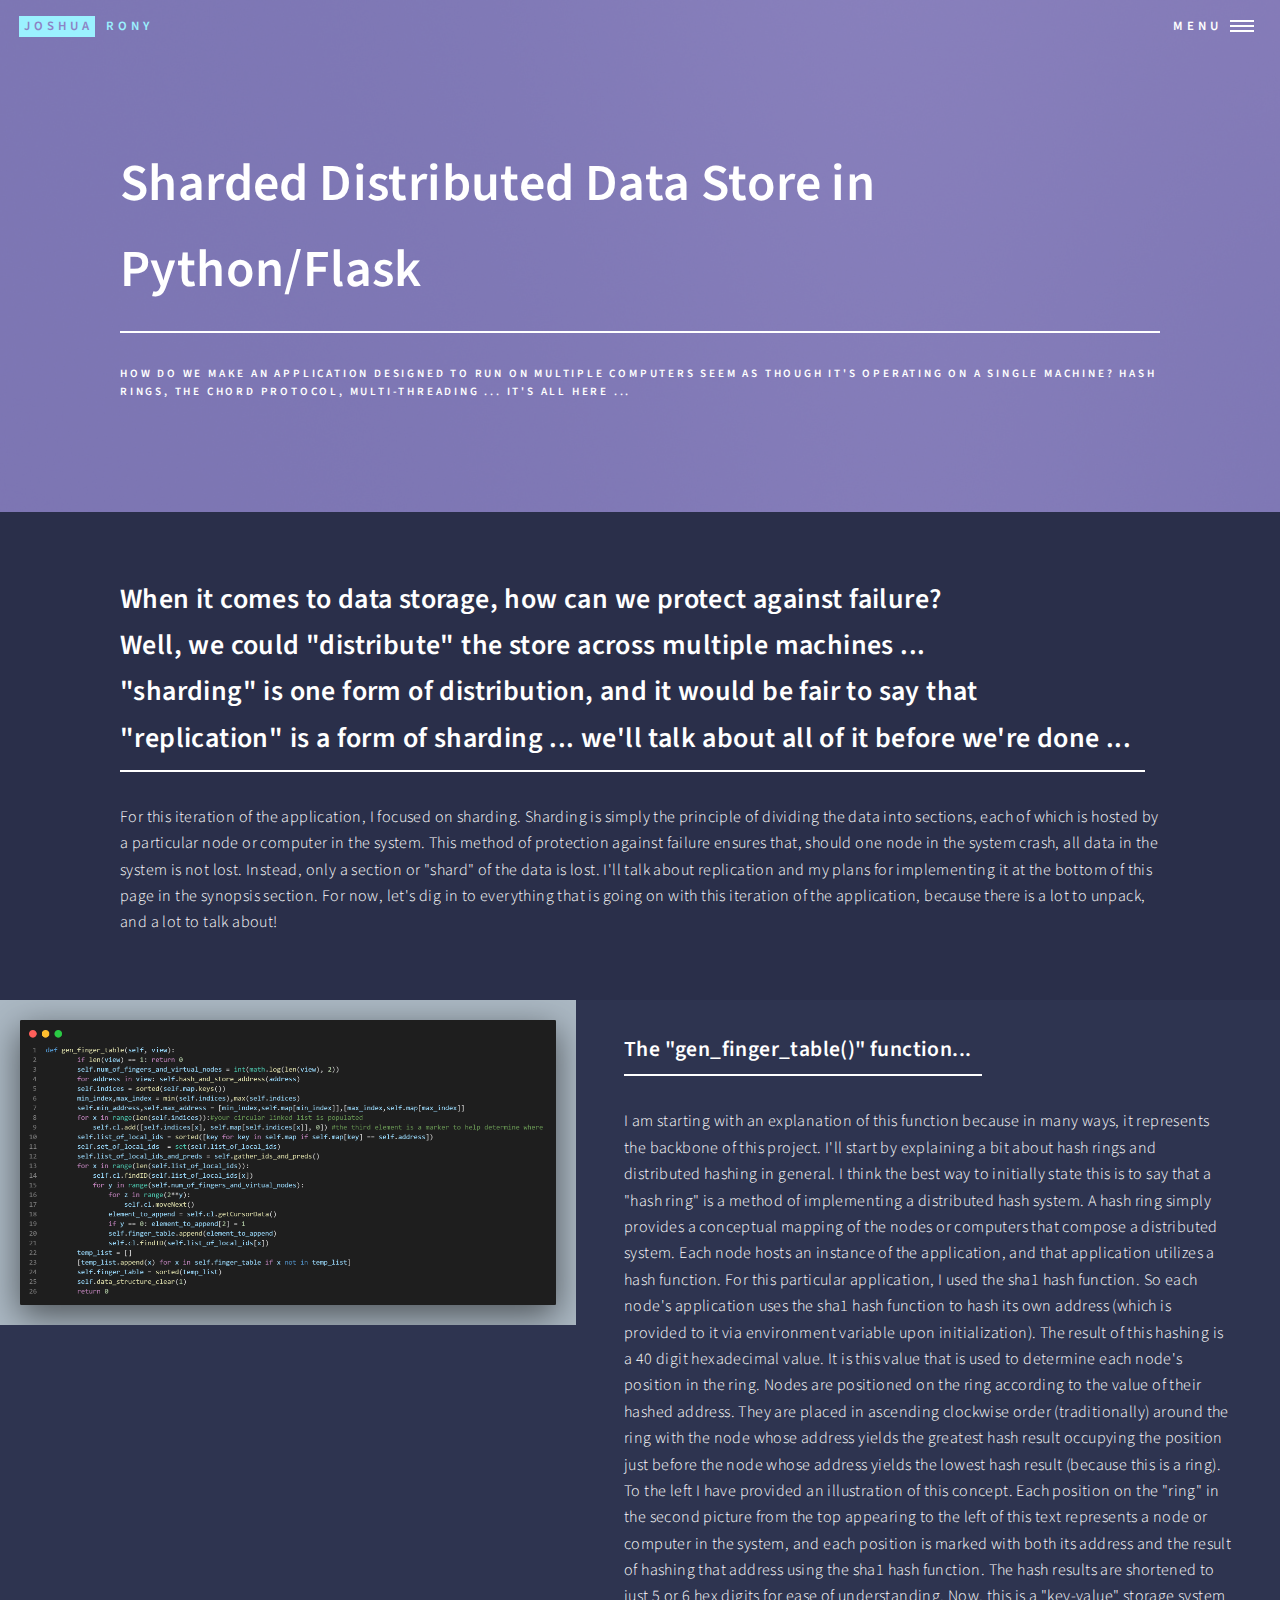
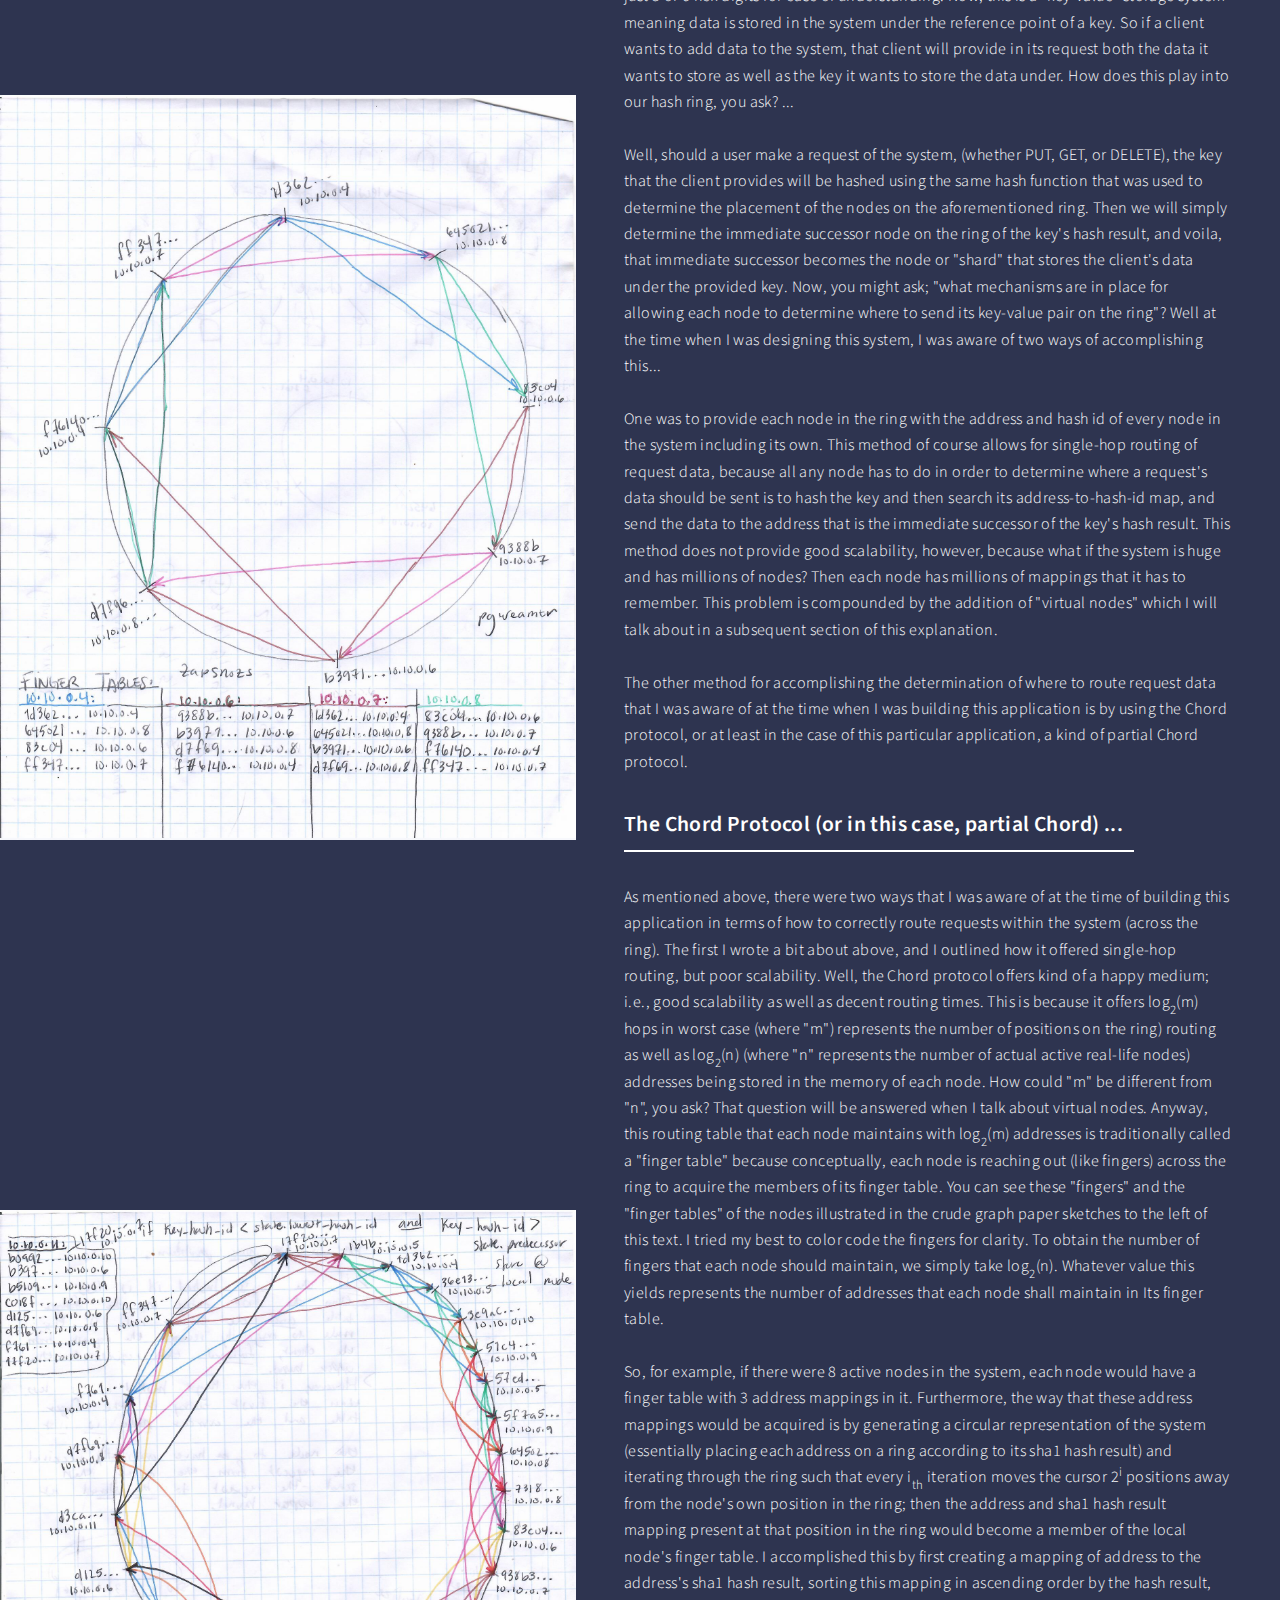
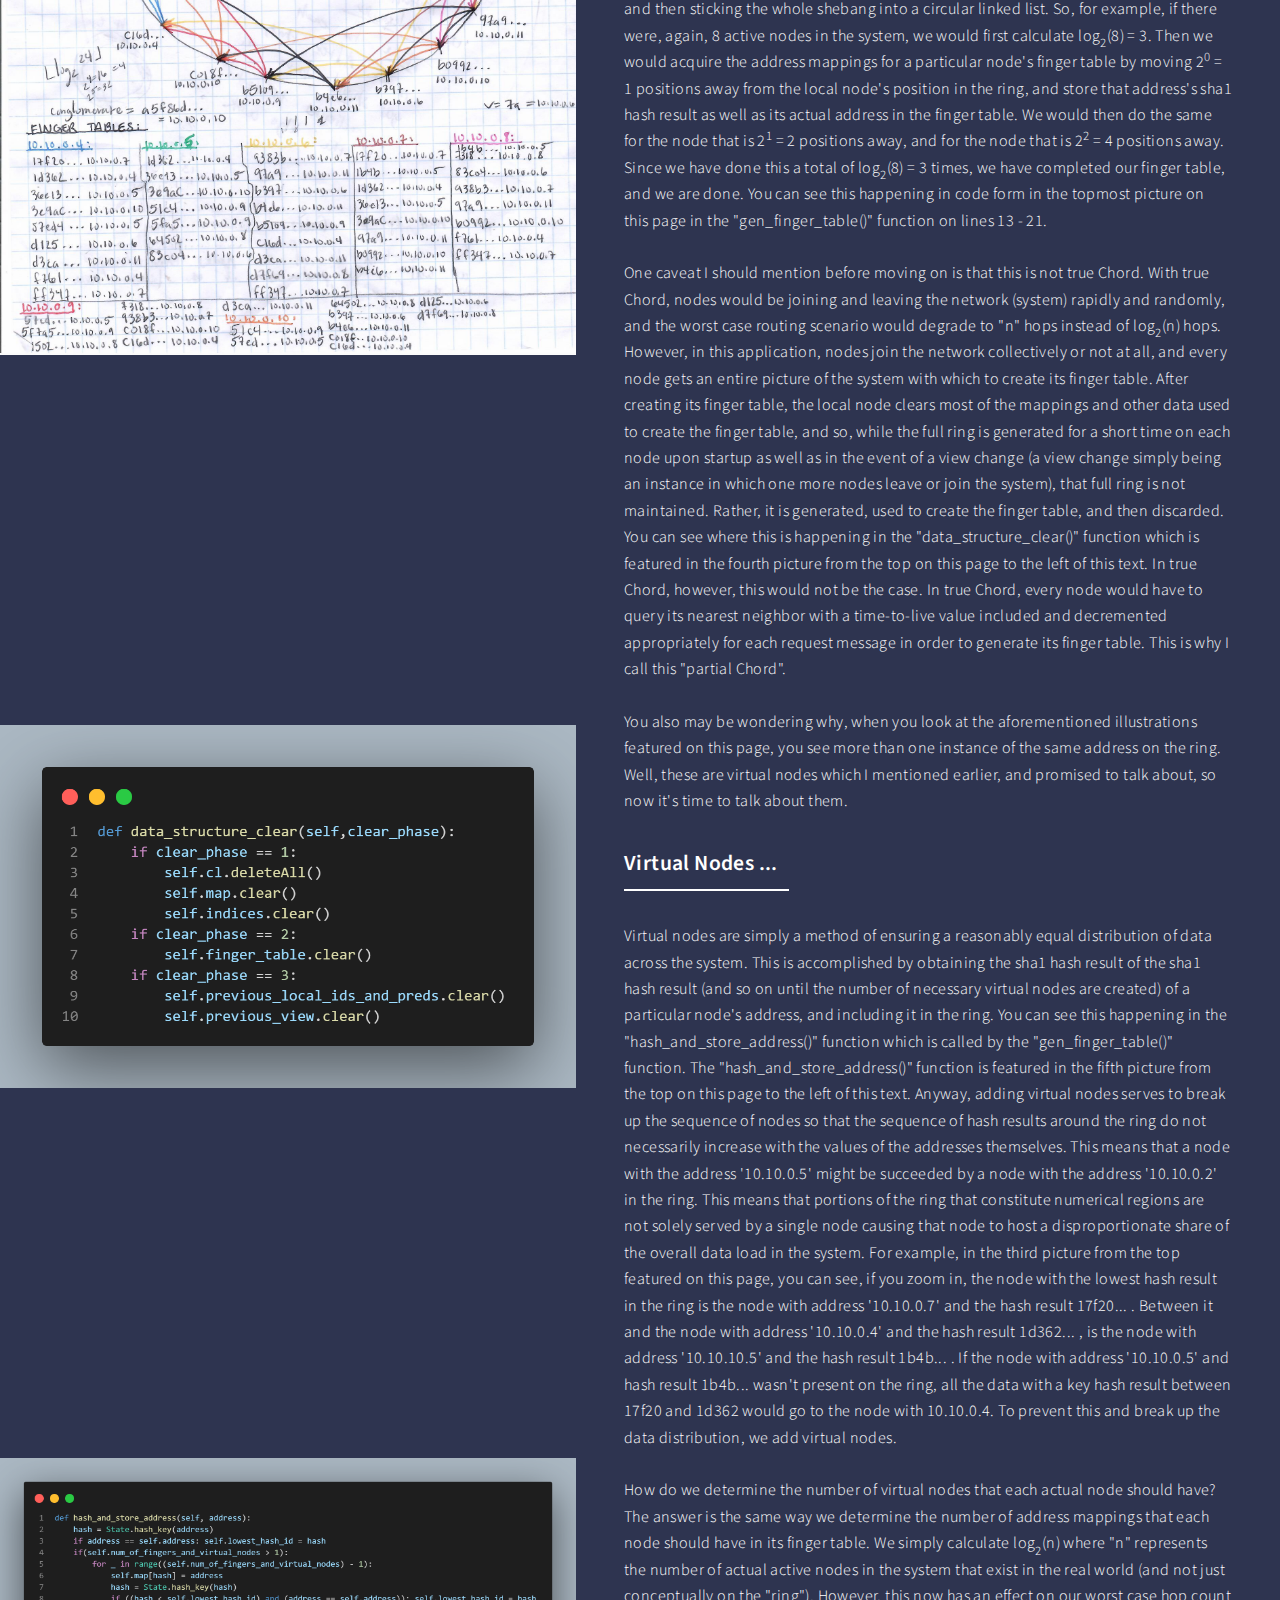
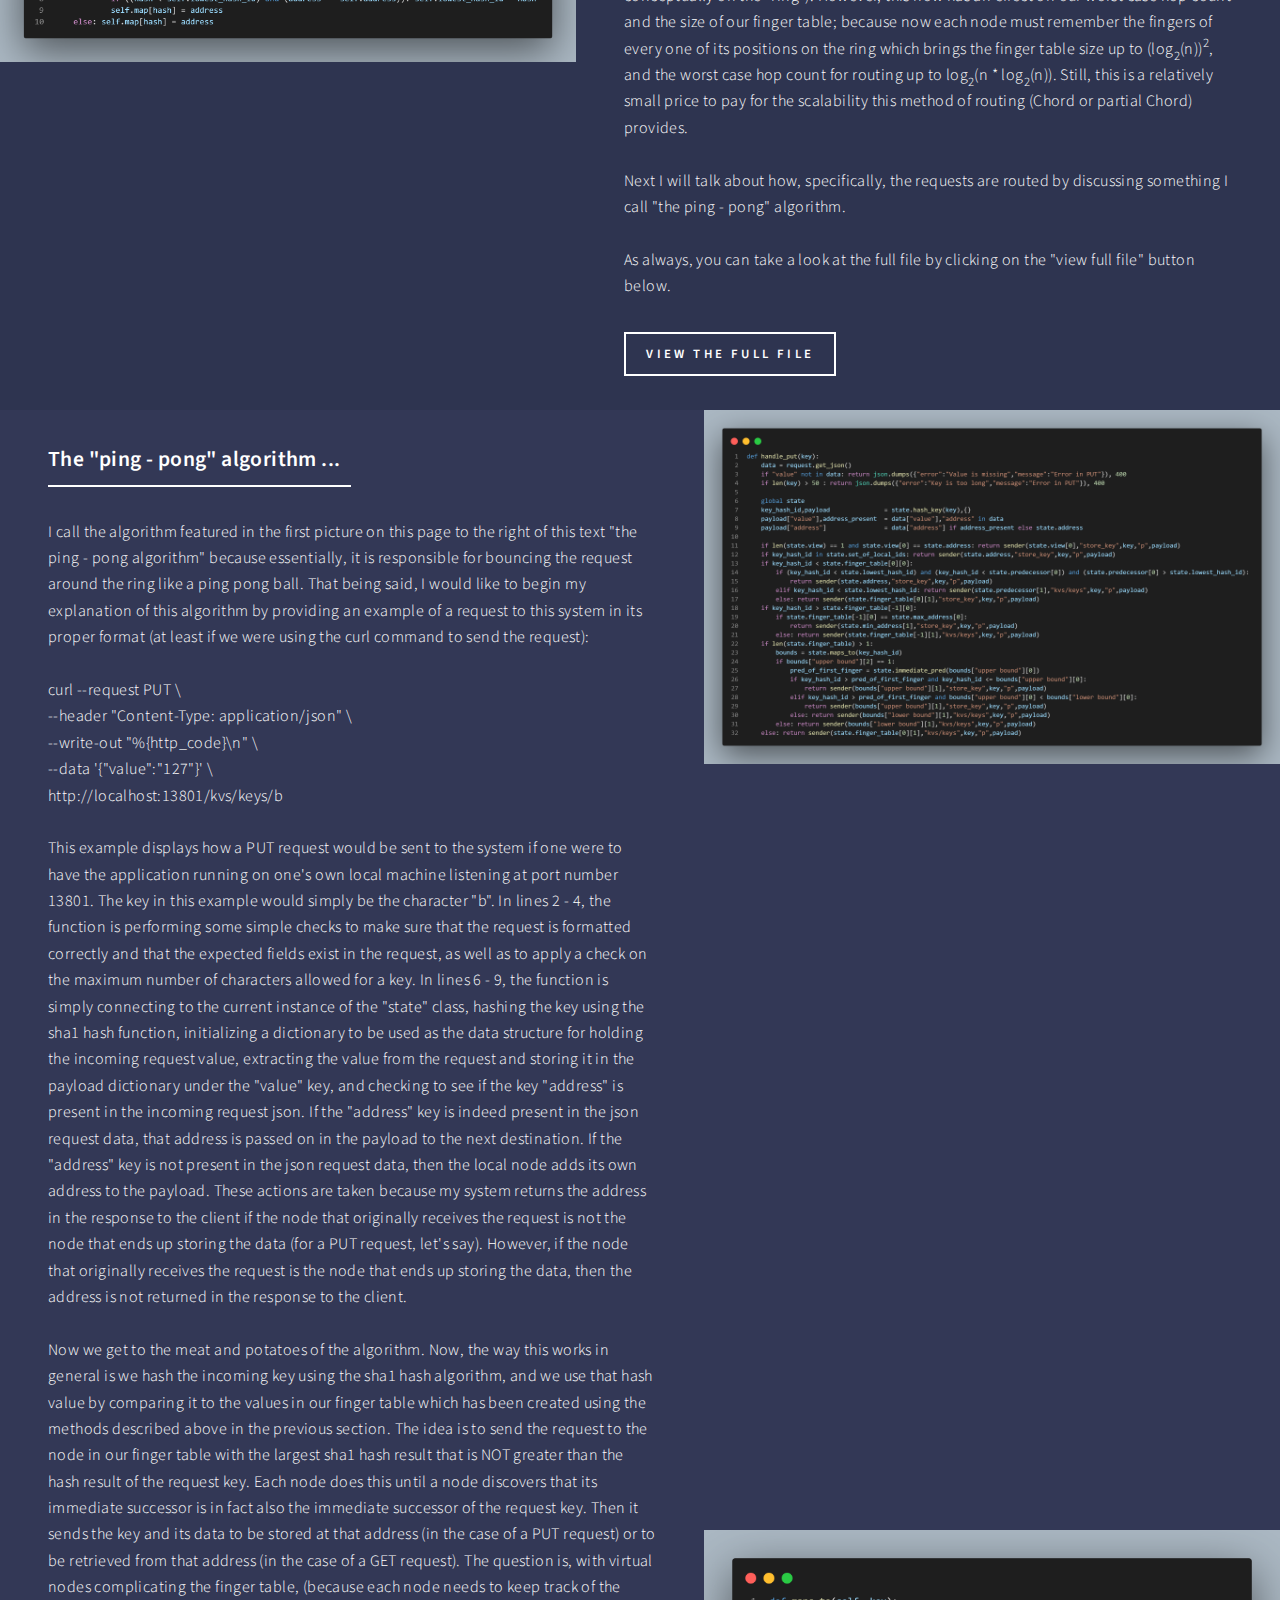
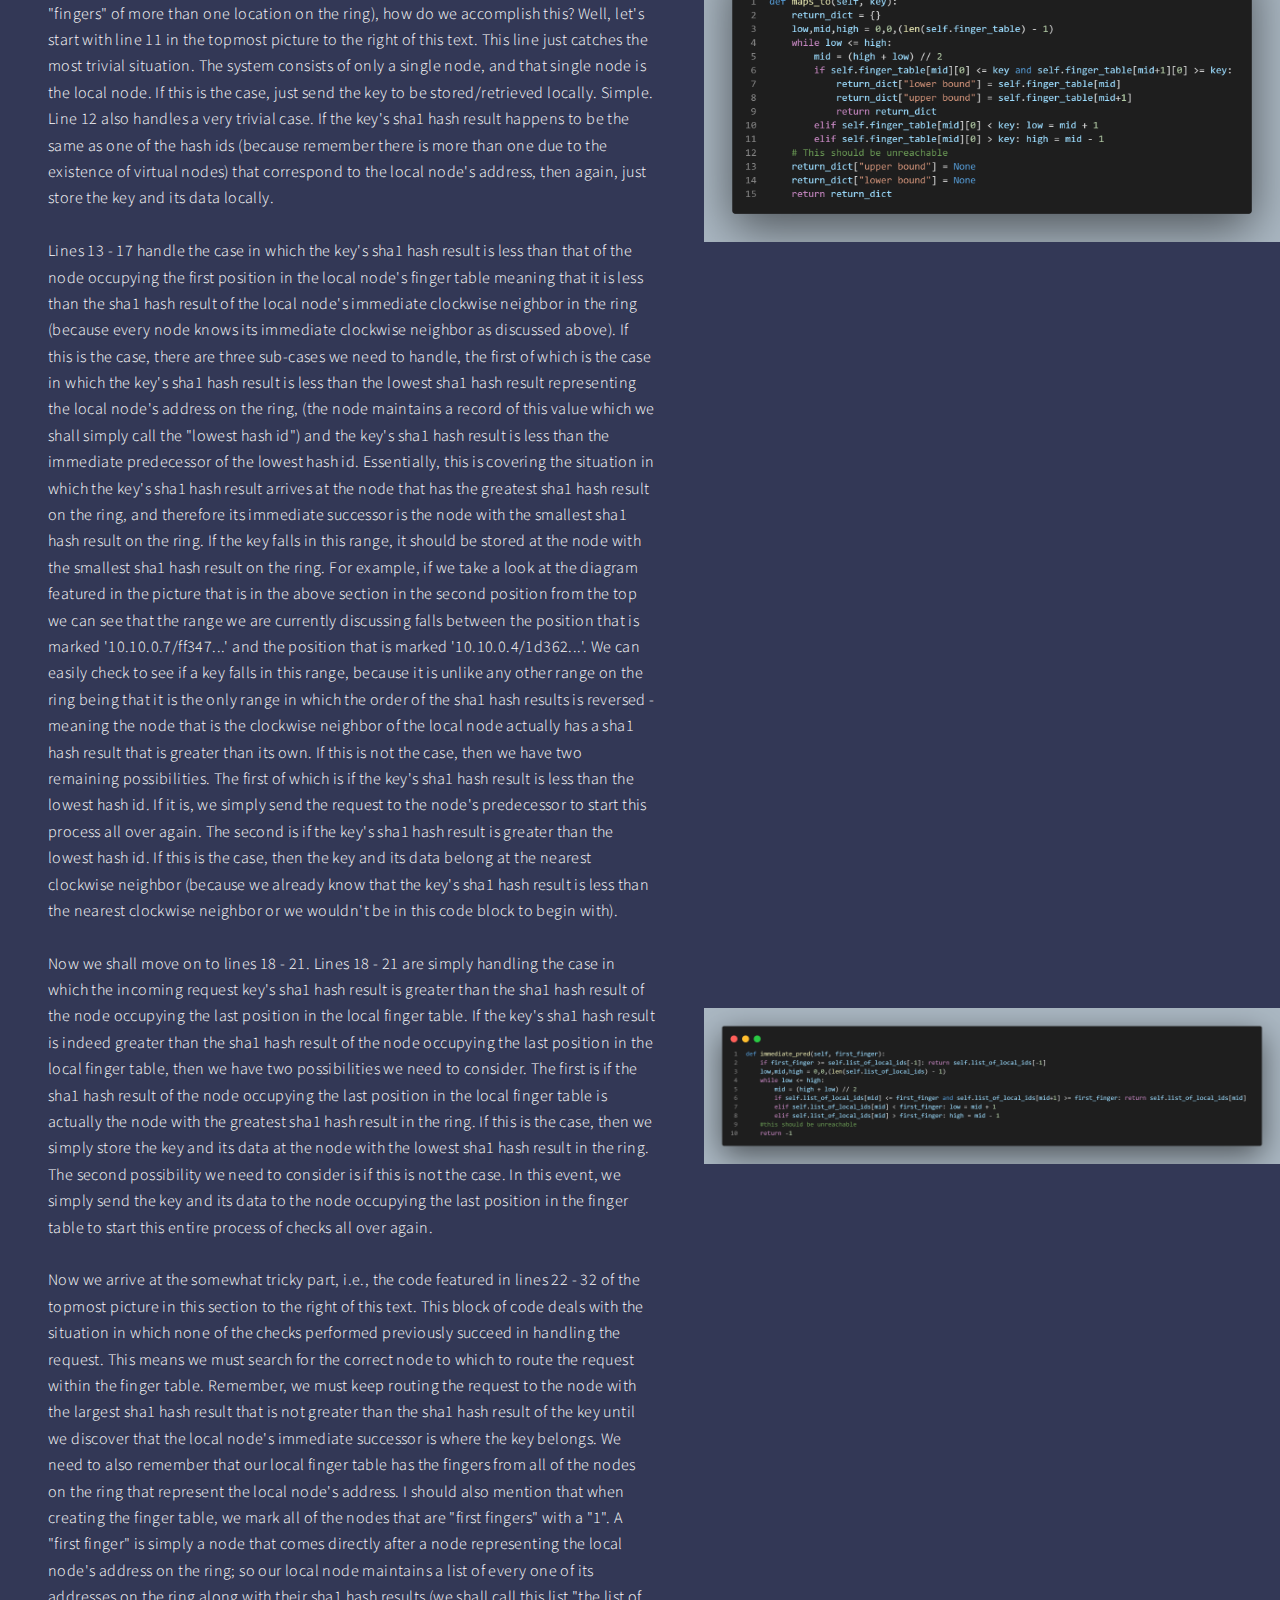
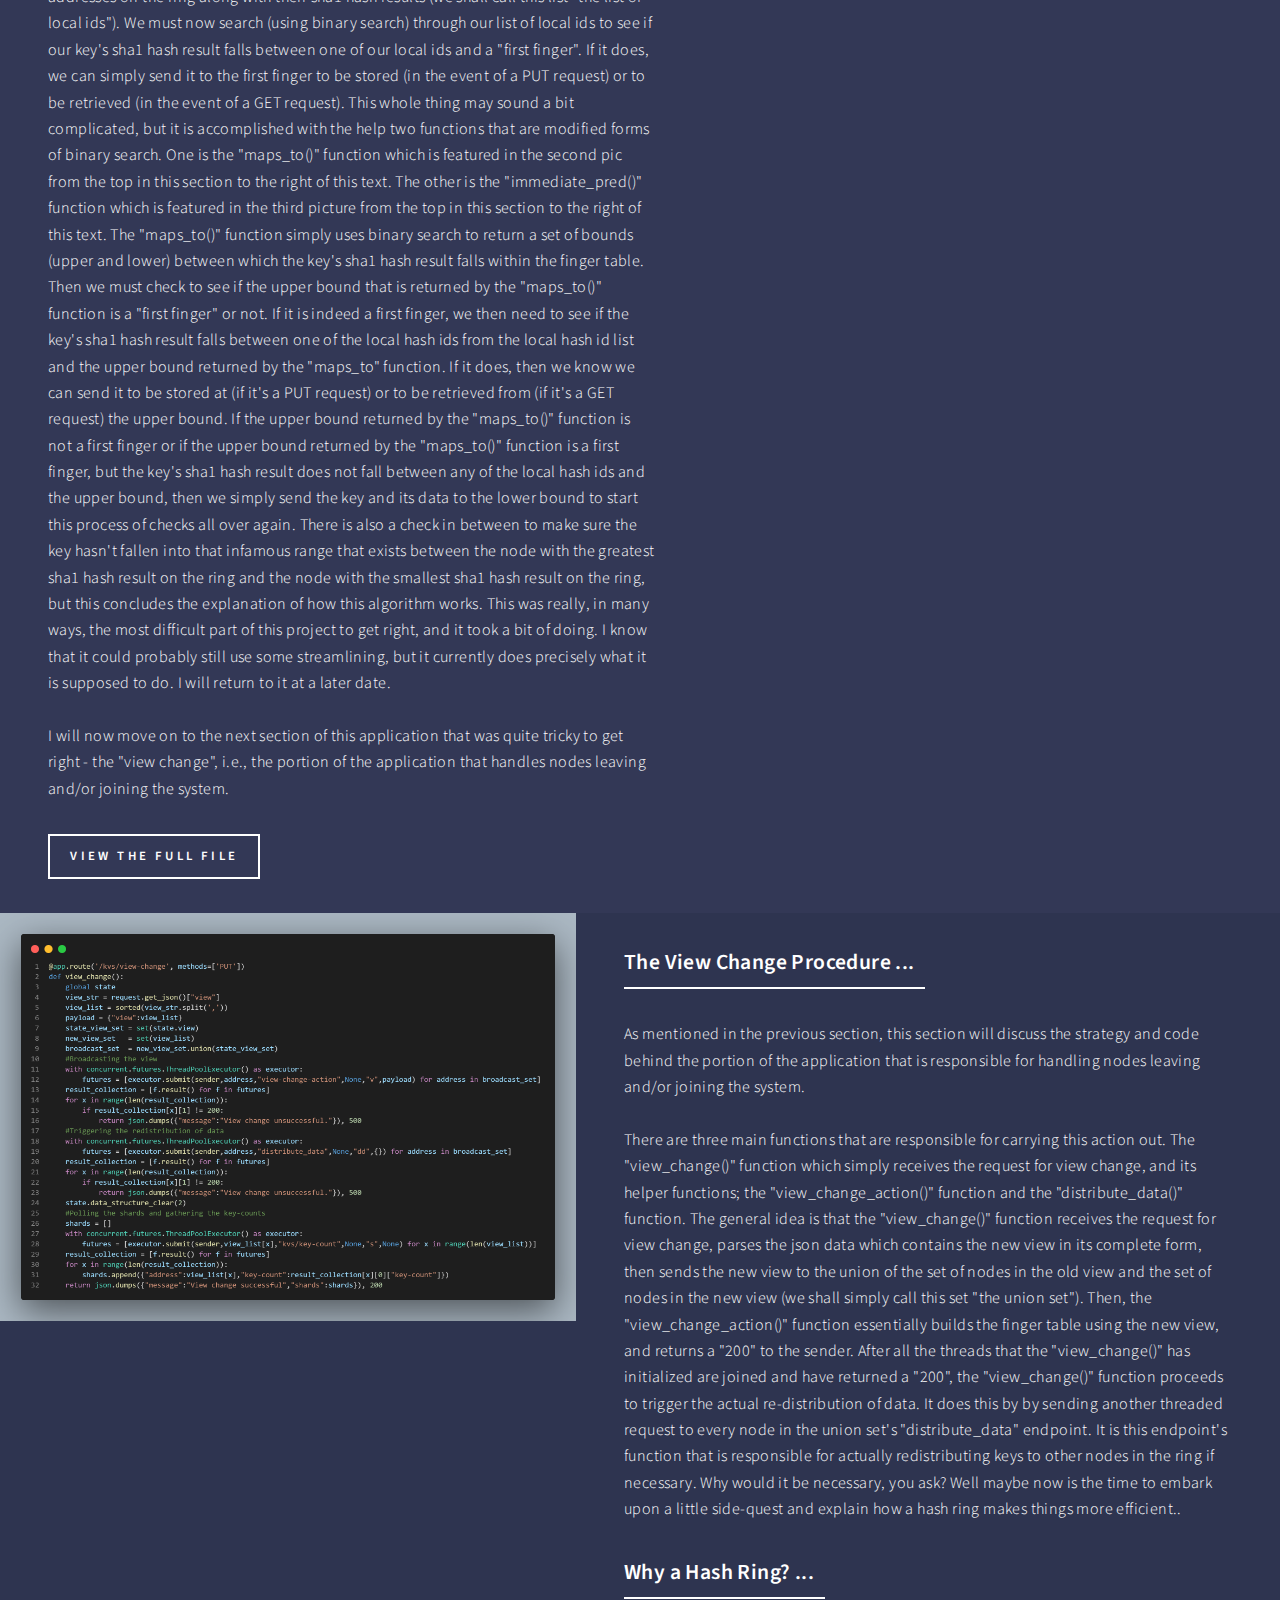
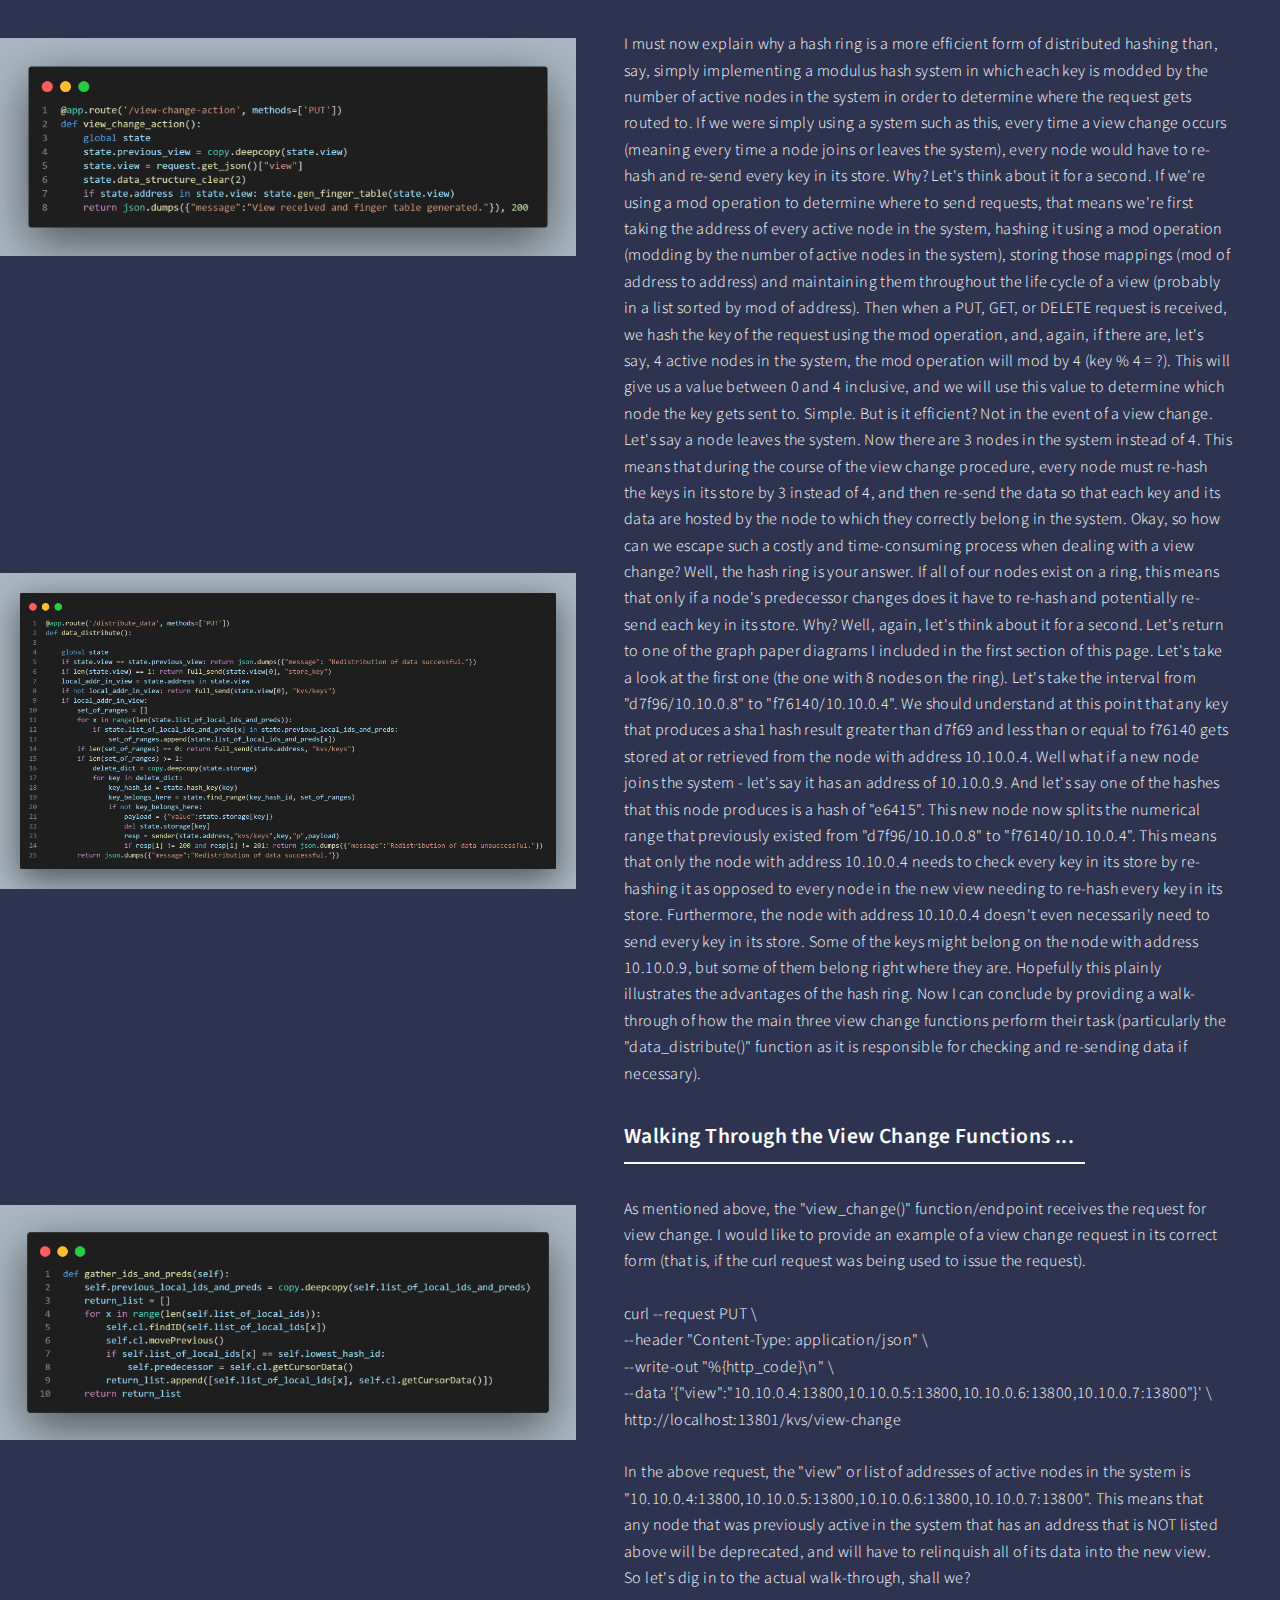
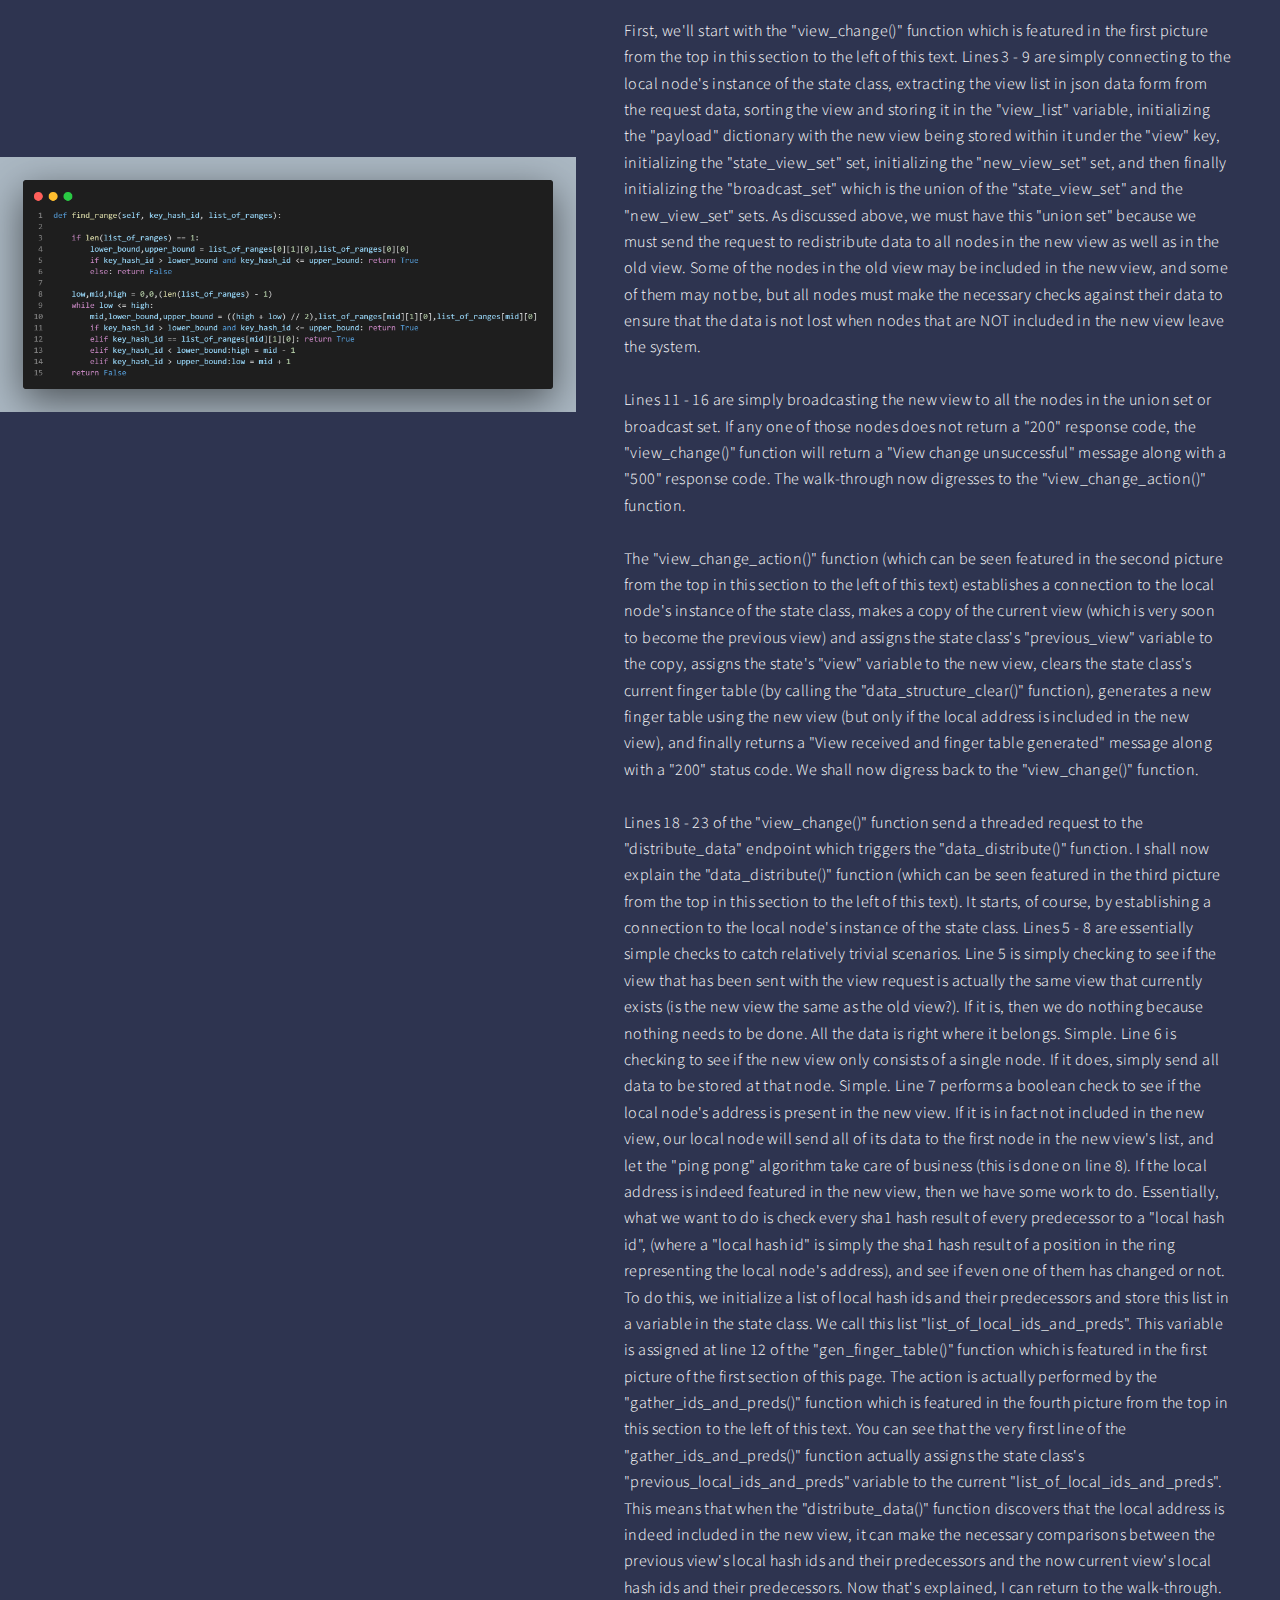
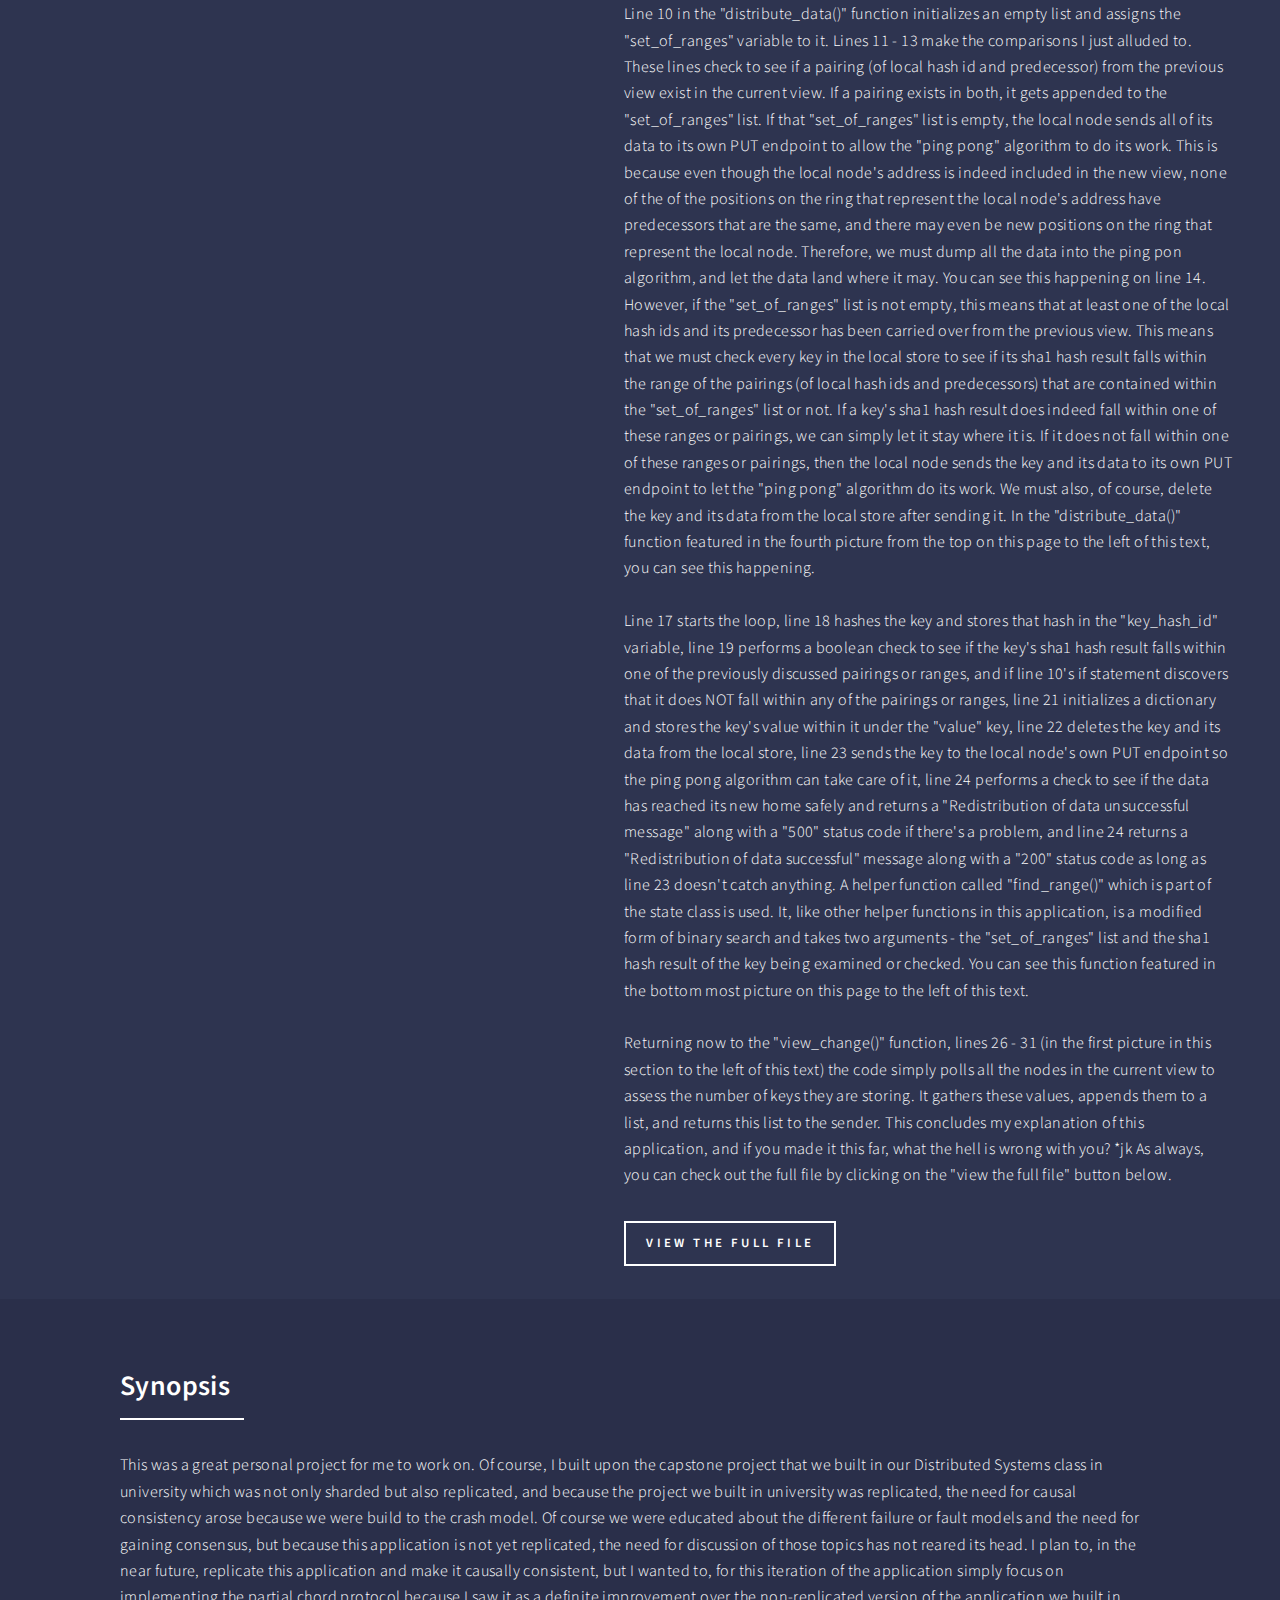
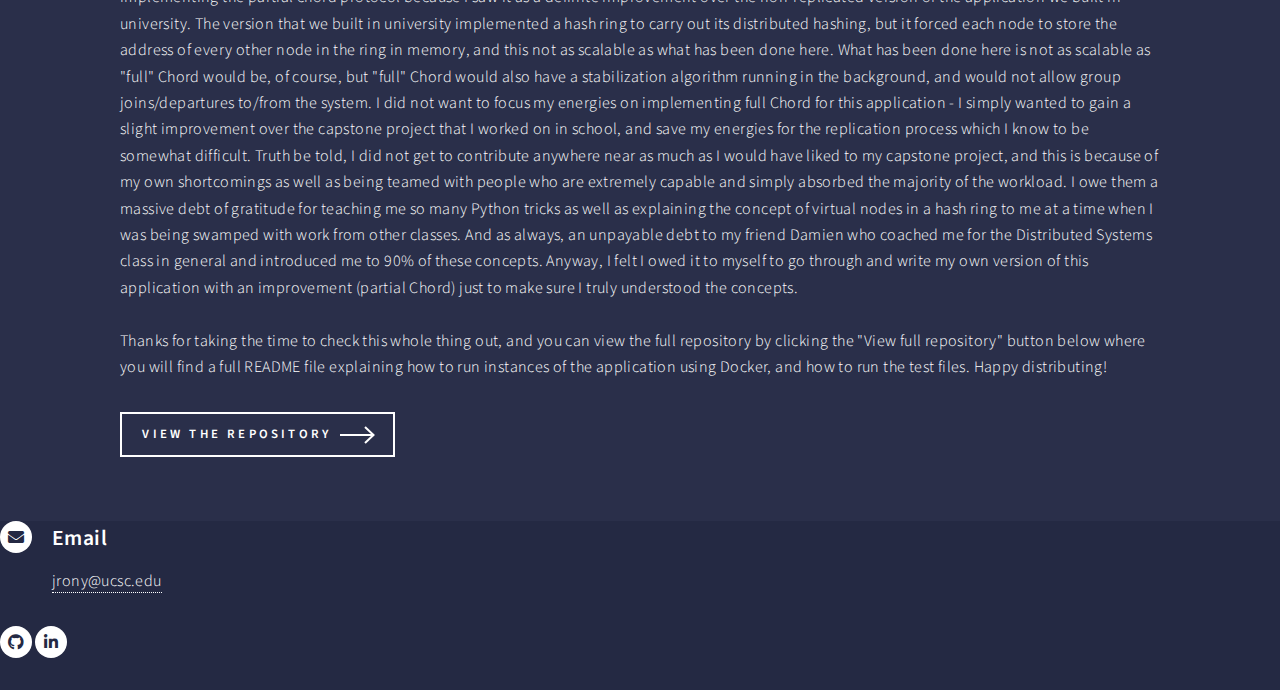
==== DSS.html @ 77c138f1 "Add files via upload" ====
<!DOCTYPE HTML>
<!--
	Forty by HTML5 UP
	html5up.net | @ajlkn
	Free for personal and commercial use under the CCA 3.0 license (html5up.net/license)
-->
<html>
	<head>
		<title>Sharded Distributed Data Store in Python/Flask</title>
		<meta charset="utf-8" />
		<meta name="viewport" content="width=device-width, initial-scale=1, user-scalable=no" />
		<link rel="stylesheet" href="assets/css/main.css" />
		<noscript><link rel="stylesheet" href="assets/css/noscript.css" /></noscript>
	</head>
	<body class="is-preload">

		<!-- Wrapper -->
			<div id="wrapper">

				<!-- Header -->
				<!-- Note: The "styleN" class below should match that of the banner element. -->
					<header id="header" class="alt style2">
						<a href="index.html" class="logo"><strong>Joshua</strong> <span>Rony</span></a>
						<nav>
							<a href="#menu">Menu</a>
						</nav>
					</header>

				<!-- Menu -->
					<nav id="menu">
						<ul class="links">
							<li style="font-size:12px";><a href="index.html">Home</a></li>
							<li style="font-size:12px";><a href="resume.html">Resume</a></li>
							<li style="font-size:12px";><a href="MTS.html">Multi-Threaded HTTP Server in C</a></li>
							<li style="font-size:12px";><a href="SMC.html">Sparse Matrix Calculator in Java</a></li>
							<li style="font-size:12px";><a href="PA.html">Minimum Weight Spanning Tree Calculator using Prim's in Java</a></li>
							<li style="font-size:12px";><a href="LB.html">Multi-Threaded HTTP Server Load Balancer in C</a></li>
							<li style="font-size:12px";><a href="DSS.html">Sharded Distributed Data Store in Python/Flask</a></li>
						</ul>
						<ul class="actions stacked">
							<li><a href="#" class="button primary fit">Get Started</a></li>
						</ul>
					</nav>

				<!-- Banner -->
				<!-- Note: The "styleN" class below should match that of the header element. -->
					<section id="banner" class="style2">
						<div class="inner">
							<span class="image">
								<img src="images/pic07.jpg" alt="" />
							</span>
							<header class="major">
								<h1>Sharded Distributed Data Store in Python/Flask</h1>
							</header>
							<div class="content">
								<p>How do we make an application designed to run on multiple computers seem as though it's operating
                                    on a single machine?  Hash rings, the Chord protocol, multi-threading ... it's all here ...
								</p>
							</div>
						</div>
					</section>

				<!-- Main -->
					<div id="main">

						<!-- One -->
							<section id="one">
								<div class="inner">
									<header class="major">
										<h2>When it comes to data storage, how can we protect against failure?<br />
                                            Well, we could "distribute" the store across multiple machines ...<br />
                                            "sharding" is one form of distribution, and it would be fair to say that<br /> 
                                            "replication" is a form of sharding ... we'll talk about all of it before we're done ... 
                                         </h2>
									</header>
									<p>
                                        For this iteration of the application, I focused on sharding.  Sharding is
                                        simply the principle of dividing the data into sections, each of which is hosted by a particular node or computer in the
                                        system.  This method of protection against failure ensures that, should one node in the system crash,
                                        all data in the system is not lost.  Instead, only a section or "shard" of the data is lost.  I'll talk about replication and my plans for implementing it 
                                        at the bottom of this page in the synopsis section.  For now, let's dig in to everything that is going on
                                        with this iteration of the application, because there is a lot to unpack, and a lot to talk about!
                                    </p>
								</div>
							</section>

						<!-- Two -->
							<section id="two" class="spotlights">
								<section>
									<a class="image">
										<img src="images/genFingerTablePic.png" alt="" data position="top center"/>
                                        <br /><br /><br /><br /><br /><br /><br /><br /><br /><br /><br /><br /><br /><br />
                                        <img src="images/4NodesBecomes8.jpg" alt="" data position="top center"/>
                                        <br /><br /><br /><br /><br /><br /><br /><br /><br /><br /><br /><br /><br /><br />
                                        <img src="images/8NodesBecomes24.jpg" alt="" data position="top center"/>
                                        <br /><br /><br /><br /><br /><br /><br /><br /><br /><br /><br /><br /><br /><br />
                                        <img src="images/dataStructureClearPic.png" alt="" data position="top center"/>
                                        <br /><br /><br /><br /><br /><br /><br /><br /><br /><br /><br /><br /><br /><br />
                                        <img src="images/hashAndStoreAddressPic.png" alt="" data position="top center"/>
									</a>
									<div class="content">
										<div class="inner">
											<header class="major">
												<h3>The "gen_finger_table()" function...</h3>
											</header>
											<p>I am starting with an explanation of this function because in many ways, it represents
                                                the backbone of this project.  I'll start by explaining a bit about hash rings and distributed
                                                hashing in general.  I think the best way to initially state this is to say that a "hash ring"
                                                is a method of implementing a distributed hash system.  A hash ring simply provides
                                                a conceptual mapping of the nodes or computers that compose a distributed system.  Each node
                                                hosts an instance of the application, and that application utilizes a hash function.  For this particular
                                                application, I used the sha1 hash function.  So each node's application uses the sha1 hash function to hash its
                                                own address (which is provided to it via environment variable upon initialization).  The result of this hashing is a 40 digit 
                                                hexadecimal value.  It is this value that is used to determine each node's position in the ring.  Nodes are positioned
                                                on the ring according to the value of their hashed address.  They are placed in ascending clockwise order 
                                                (traditionally) around the ring with the node whose address yields the greatest hash result occupying the 
                                                position just before the node whose address yields the lowest hash result (because this is a ring).  To the left
                                                I have provided an illustration of this concept.  Each position on the "ring" in the second picture from the top
                                                appearing to the left of this text represents a node or computer in the system, and each position is marked with
                                                both its address and the result of hashing that address using the sha1 hash function.  The hash results are shortened to
                                                just 5 or 6 hex digits for ease of understanding.  Now, this is a "key-value" storage system meaning data
                                                is stored in the system under the reference point of a key.  So if a client wants to add data to the system,
                                                that client will provide in its request both the data it wants to store as well as the 
                                                key it wants to store the data under.  How does this play into our hash ring, you ask? ... <br \><br \>  
                                                Well, should a user make a request of the system, (whether PUT, GET, or DELETE), the key that the client provides 
                                                will be hashed using the same hash function that was used to determine the placement of the nodes on the 
                                                aforementioned ring.  Then we will simply determine the immediate successor node on the ring of the key's hash result,
                                                and voila, that immediate successor becomes the node or "shard" that stores the client's data under the provided key.
                                                Now, you might ask; "what mechanisms are in place for allowing each node to determine where to send its key-value pair on the
                                                ring"?  Well at the time when I was designing this system, I was aware of two ways of accomplishing this... <br /><br />
                                                One was to provide each node in the ring with the address and hash id of every node in the system including its own. 
                                                This method of course allows for single-hop routing of request data, because all any node has to do in order
                                                to determine where a request's data should be sent is to hash the key and then search its address-to-hash-id map,
                                                and send the data to the address that is the immediate successor of the key's hash result.  This method does not 
                                                provide good scalability, however, because what if the system is huge and has millions of nodes?  Then each node has 
                                                millions of mappings that it has to remember.  This problem is compounded by the addition of "virtual nodes" which I will talk about in a subsequent section of this
                                                explanation. <br \><br \>  The other method for accomplishing the determination of where to route request data that I was aware of
                                                at the time when I was building this application is by using the Chord protocol, 
                                                or at least in the case of this particular application, a kind of partial Chord protocol. <br />
											</p>

                                            <header class="major">
                                                <h3>The Chord Protocol (or in this case, partial Chord) ... </h3>
                                            </header>
                                            <p>
                                                As mentioned above, there were two ways that I was aware of at the time of building this application
                                                in terms of how to correctly route requests within the system (across the ring).  The first I wrote a bit about above,
                                                and I outlined how it offered single-hop routing, but poor scalability.  Well, the Chord protocol offers kind of a happy medium;
                                                i.e., good scalability as well as decent routing times.  This is because it offers log<sub>2</sub>(m) hops in worst case (where "m")
                                                represents the number of positions on the ring) 
                                                routing as well as log<sub>2</sub>(n) (where "n" represents the number of actual active real-life nodes) addresses being stored in the memory of each node.
                                                How could "m" be different from "n", you ask?  That question will be answered when I talk about virtual nodes.  
                                                Anyway, this routing table that each node maintains with log<sub>2</sub>(m)
                                                addresses is traditionally called a "finger table" because conceptually, each node is reaching out (like fingers) 
                                                across the ring to acquire the members of its finger table.  You can see these "fingers" and the
                                                "finger tables" of the nodes illustrated in the crude graph paper sketches to the left of this text.  I tried my best to color code
                                                the fingers for clarity.  To obtain the number of fingers that each node should maintain, we simply take log<sub>2</sub>(n).  Whatever value this yields represents the number of addresses that each node shall maintain in Its
                                                finger table. <br /><br />
                                                
                                                So, for example, if there were 8 active nodes in the system, each node would have a finger table with 3 address mappings in it.
                                                Furthermore, the way that these address mappings would be acquired is by generating a circular representation of the system 
                                                (essentially placing each address on a ring according to its sha1 hash result) and iterating through the ring such that every
                                                i<sub>th</sub> iteration moves the cursor 2<sup>i</sup> positions away from the node's own position in the ring; then the address
                                                and sha1 hash result mapping present at that position in the ring would become a member of the local node's finger table.  I accomplished 
                                                this by first creating a mapping of address to the address's sha1 hash result, sorting this mapping in ascending order by the hash result,
                                                and then sticking the whole shebang into a circular linked list.  So, for example, if there were, again, 8 active nodes in the system, we 
                                                would first calculate log<sub>2</sub>(8) = 3.  Then we would acquire the 
                                                address mappings for a particular node's finger table by moving 2<sup>0</sup> = 1 positions away from the local node's position in the ring,
                                                and store that address's sha1 hash result as well as its actual address in the finger table.  We would then do the same 
                                                for the node that is 2<sup>1</sup> = 2 positions away, and for the node that is 2<sup>2</sup> = 4 positions away.  Since we have
                                                done this a total of log<sub>2</sub>(8) = 3 times, we have completed our finger table, and we are done.  You can see
                                                this happening in code form in the topmost picture on this page in the "gen_finger_table()" function on lines 13 - 21.
                                                <br /><br />
                                                One caveat I should mention before moving on is that this is not true Chord. With true Chord, nodes would be joining and leaving the 
                                                network (system) rapidly and randomly, and the worst case routing scenario would degrade to "n" hops instead of log<sub>2</sub>(n)
                                                hops.  However, in this application, nodes join the network collectively or not at all, and every node gets an entire picture of
                                                the system with which to create its finger table.  After creating its finger table, the local node clears most of the mappings and other data
                                                used to create the finger table, and so, while the full ring is generated for a short time on each node upon startup as well as in the event of a view change
                                                (a view change simply being an instance in which one more nodes leave or join the system), that full ring is not maintained.  Rather, it is generated,
                                                used to create the finger table, and then discarded.  You can see where this is happening in the "data_structure_clear()" function
                                                which is featured in the fourth picture from the top on this page to the left of this text.  In true Chord, however, this would not be the case.  In true Chord, every node would have to
                                                query its nearest neighbor with a time-to-live value included and decremented appropriately for each request message in order 
                                                to generate its finger table.  This is why I call this "partial Chord".<br /><br />
                                                You also may be wondering why, when you look at the aforementioned illustrations featured on this 
                                                page, you see more than one instance of the same address on the ring.  Well, these are virtual nodes which I mentioned earlier, and promised to 
                                                talk about, so now it's time to talk about them.<br />
                                            </p>

                                            <header class="major">   
                                                <h3>Virtual Nodes ... </h3>
                                            </header>
                                            <p>
                                                Virtual nodes are simply a method of ensuring a reasonably equal distribution of data
                                                across the system.  This is accomplished by obtaining the sha1 hash result of the sha1 hash result (and so on until the number of necessary virtual nodes are created) 
                                                of a particular node's address, and including it
                                                in the ring.  You can see this happening in the "hash_and_store_address()" function which is called by the "gen_finger_table()" function.  The "hash_and_store_address()" function  
                                                is featured in the fifth picture from the top on this page to the left of this text.  Anyway, adding virtual nodes serves to break up the 
                                                sequence of nodes so that the sequence of hash results around the ring do not necessarily 
                                                increase with the values of the addresses themselves.  This means that a node with the address '10.10.0.5' might be succeeded
                                                by a node with the address '10.10.0.2' in the ring.  This means that portions of the ring that constitute numerical regions are not 
                                                solely served by a single node causing that node to host a disproportionate share of the overall data load in the system.  For example,
                                                in the third picture from the top featured on this page, you can see, if you zoom in, the node with the lowest
                                                hash result in the ring is the node with address '10.10.0.7' and the hash result 17f20... .  Between it and the node with 
                                                address '10.10.0.4' and the hash result 1d362... , is the node with address '10.10.10.5' and the hash result 1b4b... .  If the node 
                                                with address '10.10.0.5' and hash result 1b4b... wasn't present on the ring, all the data with a key hash result between 
                                                17f20 and 1d362 would go to the node with 10.10.0.4.  To prevent this and break up the data distribution, we add virtual nodes.
                                                <br /><br />
                                                How do we determine the number of virtual nodes that each actual node should have?
                                                The answer is the same way we determine the number of address mappings that each node should have in its finger table.
                                                We simply calculate log<sub>2</sub>(n) where "n" represents the number of actual active nodes in the system 
                                                that exist in the real world (and not just conceptually on the "ring").  However, this now has an effect on our 
                                                worst case hop count and the size of our finger table; because now each node must remember the fingers of every one 
                                                of its positions on the ring which brings the finger table size up to (log<sub>2</sub>(n))<sup>2</sup>, and the worst 
                                                case hop count for routing up to log<sub>2</sub>(n * log<sub>2</sub>(n)).  Still, this is a relatively
                                                small price to pay for the scalability this method of routing (Chord or partial Chord) provides. <br /><br />
                                                Next I will talk about how, specifically, the requests are routed by discussing something I call "the ping - pong"
                                                algorithm.<br /><br />

                                                As always, you can take a look at the full file by clicking on the "view full file" button below.
                                            </p>

											<ul class="actions">
												<li><a href="https://github.com/jrony149/Distributed_Data_Store_With_Chord/blob/main/kvs.py" class="button">View the full file</a></li>
											</ul>
										</div>
									</div>
								</section>
								<section>
									<a class="image">
										<img src="images/handlePutFunctionPic.png" alt="" data-position="top center" />
                                        <br /><br /><br /><br /><br /><br /><br /><br /><br /><br /><br /><br /><br /><br /><br /><br /><br /><br /><br /><br /><br /><br /><br /><br /><br /><br /><br /><br /><br />
                                        <img src="images/mapsToPic.png" alt="" data-position="top center" />
                                        <br /><br /><br /><br /><br /><br /><br /><br /><br /><br /><br /><br /><br /><br /><br /><br /><br /><br /><br /><br /><br /><br /><br /><br /><br /><br /><br /><br /><br />
                                        <img src="images/immediatePredPic.png" alt="" data-position="top center" />
									</a>
									<div class="content">
										<div class="inner">
											<header class="major">
												<h3>The "ping - pong" algorithm ...</h3>
											</header>
											<p>I call the algorithm featured in the first picture on this page to the right of this
                                                text "the ping - pong algorithm" because essentially, it is responsible for bouncing
                                                the request around the ring like a ping pong ball.  That being said, I would like  
                                                to begin my explanation of this algorithm by providing an example of a request to this system 
                                                in its proper format (at least if we were using the curl command to send the request): <br /><br />

                                                curl --request PUT \<br />
                                                --header "Content-Type: application/json" \<br />
                                                --write-out "%{http_code}\n" \<br />
                                                --data '{"value":"127"}' \<br />
                                                http://localhost:13801/kvs/keys/b<br /><br />

                                                This example displays how a PUT request would be sent to the system if one were to have the application 
                                                running on one's own local machine listening at port number 13801.  The key in this example would simply be 
                                                the character "b".   In lines 2 - 4, the function is performing some simple checks to make sure 
                                                that the request is formatted correctly and that the expected fields exist in the request, as well as   
                                                to apply a check on the maximum number of characters allowed for a key.  In lines 6 - 9,
                                                the function is simply connecting to the current instance of the "state" class, hashing the key using the sha1 
                                                hash function, initializing a dictionary to be used as the data structure for holding the incoming request value, 
                                                extracting the value from the request and storing it in the payload dictionary under the "value" key, and checking to see 
                                                if the key "address" is present in the incoming request json.  If the "address" key is indeed present in the json request data,
                                                that address is passed on in the payload to the next destination.  If the "address" key is not present in the json request data,
                                                then the local node adds its own address to the payload.  These actions are taken because my system returns the address in the response 
                                                to the client if the node that originally receives the request is not the node that ends up storing the data (for a PUT request, let's say).
                                                However, if the node that originally receives the request is the node that ends up storing the data, then the address is not returned in 
                                                the response to the client.<br /><br />
                                                 
                                                Now we get to the meat and potatoes of the algorithm.  Now, the way this works in general is we hash the incoming key using 
                                                the sha1 hash algorithm, and we use that hash value by comparing it to the values in our finger table which has been created 
                                                using the methods described above in the previous section.  The idea is to send the request to the node in our finger table 
                                                with the largest sha1 hash result that is NOT 
                                                greater than the hash result of the request key.  Each node does this until a node discovers that its immediate successor is 
                                                in fact also the immediate successor of the request key.  Then it sends the key and its data 
                                                to be stored at that address (in the case of a PUT request) or to be retrieved from that address (in the case of a GET request).
                                                The question is, with virtual nodes complicating the finger table, (because each node needs to keep track of the "fingers" of
                                                more than one location on the ring), how do we accomplish this?  Well, let's start with line 11 in the topmost picture to the right
                                                of this text.  This line just catches the most trivial situation.  The system consists of only a single node, and that single 
                                                node is the local node.  If this is the case, just send the key to be stored/retrieved locally.  Simple.  Line 12 also handles a very trivial case. 
                                                If the key's sha1 hash result happens to be the same as one of the hash ids (because remember there is more than one due to the existence of 
                                                virtual nodes) that correspond to the local node's address, then again, just store the key and its data locally.<br /><br /> 
                                                
                                                Lines 13 - 17 handle the case in which the key's sha1 hash result is less than that of the node occupying the first 
                                                position in the local node's finger table meaning that it is less than the sha1 hash result of the local node's immediate 
                                                clockwise neighbor in the ring (because every node knows its immediate clockwise neighbor as discussed above).  If this is the case,
                                                there are three sub-cases we need to handle, the first of which is the case in which the key's sha1 hash result is less than 
                                                the lowest sha1 hash result representing the local node's address on the ring, (the node maintains a record of this value which we shall 
                                                simply call the "lowest hash id") and the key's sha1 hash result is less than the immediate predecessor of the lowest hash id.  Essentially, this 
                                                is covering the situation in which the key's sha1 hash result arrives at the node that has the greatest sha1 hash result on the ring,
                                                and therefore its immediate successor is the node with the smallest sha1 hash result on the ring.  If the key falls in  this range,
                                                it should be stored at the node with the smallest sha1 hash result on the ring.  For example, if we take a look at the diagram 
                                                featured in the picture that is in the above section in the second position from the top we can see that the range we are 
                                                currently discussing falls between the position that is marked '10.10.0.7/ff347...' and the position that is marked '10.10.0.4/1d362...'. 
                                                We can easily check to see if a key falls in this range, because it is unlike any other range on the ring being that it is the only range in which
                                                the order of the sha1 hash results is reversed - meaning the node that is the clockwise neighbor of the local node actually has a 
                                                sha1 hash result that is greater than its own.  If this is not the case, then we have two remaining possibilities.  The first of which
                                                is if the key's sha1 hash result is less than the lowest hash id.  If it is, we simply send the request to the node's predecessor to start this 
                                                process all over again.  The second is if the key's sha1 hash result is greater than the lowest hash id.  If this is the case, then 
                                                the key and its data belong at the nearest clockwise neighbor (because we already know that the key's sha1 hash result is less than the nearest 
                                                clockwise neighbor or we wouldn't be in this code block to begin with). <br /><br />
                                                
                                                Now we shall move on to lines 18 - 21.  Lines 18 - 21 are simply handling the case in which the incoming 
                                                request key's sha1 hash result is greater than the sha1 hash result of the node occupying the last position in the 
                                                local finger table. If the key's sha1 hash result is indeed greater than the sha1 hash result of the node occupying the 
                                                last position in the local finger table, then we have two possibilities we need to consider.  The first is if 
                                                the sha1 hash result of the node occupying the last position in the local finger table is actually the node with the 
                                                greatest sha1 hash result in the ring.  If this is the case, then we simply store the key and its data at the 
                                                node with the lowest sha1 hash result in the ring.  The second possibility we need to consider is if this is not the case. 
                                                In this event, we simply send the key and its data to the node occupying the last position in the finger table to start 
                                                this entire process of checks all over again. <br /><br />
                                                
                                                Now we arrive at the somewhat tricky part, i.e., the code featured in lines 22 - 32 of the topmost picture in this section 
                                                to the right of this text.  This block of code deals with the situation in which none of the checks performed previously succeed in 
                                                handling the request.  This means we must search for the correct node to which to route the request within the finger table.
                                                Remember, we must keep routing the request to the node with the largest sha1 hash result that is not greater than the sha1 hash result of the 
                                                key until we discover that the local node's immediate successor is where the key belongs.  We need to also remember that our local 
                                                finger table has the fingers from all of the nodes on the ring that represent the local node's address.  I should also mention that 
                                                when creating the finger table, we mark all of the nodes that are "first fingers" with a "1".  A "first finger" is simply a node 
                                                that comes directly after a node representing the local node's address on the ring; so our local node maintains a list of every one of its 
                                                addresses on the ring along with their sha1 hash results (we shall call this list "the list 
                                                of local ids").  We must now search (using binary search) through our list of local ids to see if our key's sha1 hash result falls 
                                                between one of our local ids and a "first finger".  If it does, we can simply send it to the first finger to be stored (in the event of a PUT request)
                                                or to be retrieved (in the event of a GET request).  This whole thing may sound a bit complicated, but it is accomplished with the help 
                                                two functions that are modified forms of binary search.  One is the "maps_to()" function which is featured in the second pic from the top 
                                                in this section to the right of this text.  The other is the "immediate_pred()" function which is featured in the 
                                                third picture from the top in this section to the right of this text.  The "maps_to()" function simply 
                                                uses binary search to return a set of bounds (upper and lower) between which the key's sha1 hash result falls within 
                                                the finger table.  Then we must check to see if the upper bound that is returned by the "maps_to()" function is a "first finger" or not. 
                                                If it is indeed a first finger, we then need to see if the key's sha1 hash result falls between one of the local hash ids from the 
                                                local hash id list and the upper bound returned by the "maps_to" function.  If it does, then we know we can send it to be
                                                stored at (if it's a PUT request) or to be retrieved from (if it's a GET request) the upper bound.  If the upper bound returned by 
                                                the "maps_to()" function is not a first finger or if the upper bound returned by the "maps_to()" function is a first finger, 
                                                but the key's sha1 hash result does not fall between any of the local hash ids and the upper bound, then we simply send the key 
                                                and its data to the lower bound to start this process of checks all over again.  There is also a check in between to make sure the key hasn't fallen into that infamous range 
                                                that exists between the node with the greatest sha1 hash result on the ring and the node with the smallest sha1 hash result on the ring, 
                                                but this concludes the explanation of how this algorithm works.  This was really, in many ways, the most difficult part of this 
                                                project to get right, and it took a bit of doing.  I know that it could probably still use some streamlining, but it currently does precisely
                                                what it is supposed to do.  I will return to it at a later date. <br /><br />

                                                I will now move on to the next section of this application that was quite tricky to get right - the "view change", i.e.,
                                                the portion of the application that handles nodes leaving and/or joining the system. 
											
											</p>
											<ul class="actions">
												<li><a href="https://github.com/jrony149/Distributed_Data_Store_With_Chord/blob/main/state.py" class="button">View the full file</a></li>
											</ul>
										</div>
									</div>
								</section>
								
								<section>
									<a class="image">
										<img src="images/viewChangeFunctionPic.png" alt="" data position="top center"/>
                                        <br /><br /><br /><br /><br /><br /><br /><br /><br /><br /><br /><br />
                                        <img src="images/viewChangeActionPic.png" alt="" data position="top center"/>
                                        <br /><br /><br /><br /><br /><br /><br /><br /><br /><br /><br /><br />
                                        <img src="images/dataDistributePic.png" alt="" data position="top center"/>
                                        <br /><br /><br /><br /><br /><br /><br /><br /><br /><br /><br /><br />
                                        <img src="images/gatherIdsAndPredsPic.png" alt="" data position="top center"/>
                                        <br /><br /><br /><br /><br /><br /><br /><br /><br /><br /><br /><br />
                                        <img src="images/findRangePic.png" alt="" data position="top center"/>
									</a>
									<div class="content">
										<div class="inner">
											<header class="major">
												<h3>The View Change Procedure ...</h3>
											</header>
											<p>As mentioned in the previous section, this section will discuss the strategy and code behind the 
                                                portion of the application that is responsible for handling nodes leaving and/or joining the system.
                                                <br /><br />
                                                There are three main functions that are responsible for carrying this action out.  The "view_change()" function 
                                                which simply receives the request for view change, and its helper functions; the "view_change_action()" function and
                                                the "distribute_data()" function.  The general idea is that the "view_change()" function receives the request for view change,
                                                parses the json data which contains the new view in its complete form, then sends the new view to the union of the set of nodes 
                                                in the old view and the set of nodes in the new view (we shall simply call this set "the union set").  Then, the "view_change_action()" function essentially builds the finger 
                                                table using the new view, and returns a "200" to the sender.  After all the threads that the "view_change()" has initialized are joined
                                                and have returned a "200", the "view_change()" function proceeds to trigger the actual re-distribution of data.  It does this by 
                                                by sending another threaded request to every node in the union set's "distribute_data" endpoint.  It is this 
                                                endpoint's function that is responsible for actually redistributing keys to other nodes in the ring if necessary.
                                                Why would it be necessary, you ask?  Well maybe now is the time to embark upon a little side-quest and explain how a hash ring 
                                                makes things more efficient..
											</p>
                                            <header class="major">
                                                <h3>Why a Hash Ring? ... </h3>
                                            </header>
                                            <p>I must now explain why a hash ring is a more efficient form of distributed hashing than, say, simply implementing 
                                                a modulus hash system in which each key is modded by the number of active nodes in the system in order to determine 
                                                where the request gets routed to.  If we were simply using a system such as this, every time a view change occurs
                                                (meaning every time a node joins or leaves the system), every node would have to re-hash and re-send every key in its store.
                                                Why?  Let's think about it for a second.  If we're using a mod operation to determine where to send requests, that means 
                                                we're first taking the address of every active node in the system, hashing it using a mod operation (modding by the number of active 
                                                nodes in the system), storing those mappings 
                                                (mod of address to address) and maintaining them throughout the life cycle of a view (probably in a list sorted by mod of address).
                                                Then when a PUT, GET, or DELETE request is received, we hash the key of the request using the mod operation, and, again, 
                                                if there are, let's say, 4 active nodes 
                                                in the system, the mod operation will mod by 4 (key % 4 = ?).  This will give us a value between 0 and 4 inclusive, and we will use 
                                                this value to determine which node the key gets sent to.  Simple.  But is it efficient?  Not in the event of a view change.  Let's 
                                                say a node leaves the system.  Now there are 3 nodes in the system instead of 4.  This means that during the course of the 
                                                view change procedure, every node must re-hash the keys in its store by 3 instead of 4, and then re-send the data so that 
                                                each key and its data are hosted by the node to which they correctly belong in the system.  Okay, so how can we escape such 
                                                a costly and time-consuming process when dealing with a view change?  Well, the hash ring is your answer.  If all of our 
                                                nodes exist on a ring, this means that only if a node's predecessor changes does it have to re-hash and potentially re-send 
                                                each key in its store.  Why?  Well, again, let's think about it for a second.  Let's return to one of the graph paper diagrams I
                                                included in the first section of this page.  Let's take a look at the first one (the one with 8 nodes on the ring). Let's take the 
                                                interval from "d7f96/10.10.0.8" to "f76140/10.10.0.4".  We should understand at this point that any key that produces a 
                                                sha1 hash result greater than d7f69 and less than or equal to f76140 gets stored at or retrieved from the node with address 
                                                10.10.0.4.  Well what if a new node joins the system - let's say it has an address of 10.10.0.9.  And let's say one of the hashes 
                                                that this node produces is a hash of "e6415".  This new node now splits the numerical range that previously existed 
                                                from "d7f96/10.10.0.8" to "f76140/10.10.0.4".  This means that only the node with address 10.10.0.4 needs to check every key in its 
                                                store by re-hashing it as opposed to every node in the new view needing to re-hash every key in its store.   
                                                Furthermore, the node with address 10.10.0.4 doesn't even necessarily need to send every key in its store.  Some of the keys might belong on the 
                                                node with address 10.10.0.9, but some of them belong right where they are.  Hopefully this plainly illustrates the advantages 
                                                of the hash ring.  Now I can conclude by providing a walk-through of how the main three view change functions perform their task 
                                                (particularly the "data_distribute()" function as it is responsible for checking and re-sending data if necessary).
                                            </p>
                                            <header class="major">
                                                <h3>Walking Through the View Change Functions ... </h3>
                                            </header>
                                            <p>As mentioned above, the "view_change()" function/endpoint receives the request for view change.  I would like to provide an example of a 
                                                view change request in its correct form (that is, if the curl request was being used to issue the request).<br /><br /> 

                                                curl --request PUT \<br/>
                                                --header    "Content-Type: application/json" \<br/>
                                                --write-out "%{http_code}\n" \<br/>
                                                --data '{"view":"10.10.0.4:13800,10.10.0.5:13800,10.10.0.6:13800,10.10.0.7:13800"}' \<br/>
                                                http://localhost:13801/kvs/view-change<br/><br />
                                                
                                                In the above request, the "view" or list of addresses of active nodes in the system is "10.10.0.4:13800,10.10.0.5:13800,10.10.0.6:13800,10.10.0.7:13800".
                                                This means that any node that was previously active in the system that has an address that is NOT listed above will be deprecated, and will have to 
                                                relinquish all of its data into the new view.  So let's dig in to the actual walk-through, shall we?<br /><br />

                                                First, we'll start with the "view_change()" function which is featured in the first picture from the top in this section to the left of this text.  
                                                Lines 3 - 9 are simply connecting to the local node's instance of the state class, extracting the 
                                                view list in json data form from the request data, sorting the view and storing it in the "view_list" variable, initializing the "payload"
                                                dictionary with the new view being stored within it under the "view" key, initializing the "state_view_set" set, initializing the "new_view_set" set, and then 
                                                finally initializing the "broadcast_set" which is the union of the "state_view_set" and the "new_view_set" sets.  As discussed above, we must have this "union set"
                                                because we must send the request to redistribute data to all nodes in the new view as well as in the old view.  Some of the nodes in the old view 
                                                may be included in the new view, and some of them may not be, but all nodes must make the necessary checks against their data 
                                                to ensure that the data is not lost when nodes that are NOT included in the new view leave the system.<br /><br />

                                                Lines 11 - 16 are simply broadcasting the new view to all the nodes in the union set or broadcast set.  If any one of those nodes does not return 
                                                a "200" response code, the "view_change()" function will return a "View change unsuccessful" message along with a "500" response code.  The walk-through now 
                                                digresses to the "view_change_action()" function. <br /><br />

                                                The "view_change_action()" function (which can be seen featured in the second picture from the top in this section to the left of this text) 
                                                establishes a connection to the local node's instance of the state class, makes a copy of the current view (which is very soon to become the 
                                                previous view) and assigns the state class's "previous_view" variable to the copy, assigns the state's "view" variable to the new view, 
                                                clears the state class's current finger table (by calling the "data_structure_clear()" function),
                                                generates a new finger table using the new view (but only if the local address is included in the new view), and finally returns a "View received and finger table 
                                                generated" message along with a "200" status code.  We shall now digress back to the "view_change()" function.<br /><br /> 

                                                Lines 18 - 23 of the "view_change()" function send a threaded request to the "distribute_data" endpoint which triggers the 
                                                "data_distribute()" function.  I shall now explain the "data_distribute()" function (which can be seen featured in the third picture from the top 
                                                in this section to the left of this text).  It starts, of course, by establishing a connection 
                                                to the local node's instance of the state class.  Lines 5 - 8 are essentially simple checks to catch relatively trivial scenarios.  
                                                Line 5 is simply checking to see if the view that has been sent with the view request is actually the same view that currently exists
                                                (is the new view the same as the old view?).  
                                                If it is, then we do nothing because nothing needs to be done.  All the data is right where it belongs.  Simple.  Line 6 is checking 
                                                to see if the new view only consists of a single node.  If it does, simply send all data to be stored at that node.  Simple.  Line 7 
                                                performs a boolean check to see if the local node's address is present in the new view.  If it is in fact not included in the new view, 
                                                our local node will send all of its data to the first node in the new view's list, and let the "ping pong" algorithm take 
                                                care of business (this is done on line 8).  If the local address is indeed featured in the new view, then we have some work to do. 
                                                Essentially, what we want to do is check every sha1 hash result of every predecessor to a "local hash id", (where a "local hash id" is simply the 
                                                sha1 hash result of a position in the ring representing the local node's address), and see if even one of them has changed or not.  To do this, 
                                                we initialize a list of local hash ids and their predecessors and store this list in a variable in the state class.  We call this list 
                                                "list_of_local_ids_and_preds".  This variable is assigned at line 12 of the "gen_finger_table()" function which is featured in the first picture 
                                                of the first section of this page.  The action is actually performed by the "gather_ids_and_preds()" function which is featured in the fourth picture 
                                                from the top in this section to the left of this text. You can see that the very first line of the "gather_ids_and_preds()" function 
                                                actually assigns the state class's "previous_local_ids_and_preds" variable to the current "list_of_local_ids_and_preds".  This means 
                                                that when the "distribute_data()" function discovers that the local address is indeed included in the new view, it can make the necessary 
                                                comparisons between the previous view's local hash ids and their predecessors and the now current view's local hash ids and their predecessors. 
                                                Now that's explained, I can return to the walk-through. Line 10 in the "distribute_data()" function initializes an empty list and assigns the "set_of_ranges"
                                                variable to it.  Lines 11 - 13 make the comparisons I just alluded to.  These lines check to see if a pairing (of local hash id 
                                                and predecessor) from the previous view exist in the current view.  If a pairing exists in both, it gets appended to the "set_of_ranges"
                                                list.  If that "set_of_ranges" list is empty, the local node sends all of its data to its own PUT endpoint to allow the "ping pong" algorithm 
                                                to do its work.  This is because even though the local node's address is indeed included in the new view, none of the of the 
                                                positions on the ring that represent the local node's address have predecessors that are the same, and there may even be new 
                                                positions on the ring that represent the local node.  Therefore, we must dump all the data into the ping pon algorithm, and let the data 
                                                land where it may.  You can see this happening on line 14.  However, if the "set_of_ranges" list is not empty, this means 
                                                that at least one of the local hash ids and its predecessor has been carried over from the previous view.  This means that we must check every 
                                                key in the local store to see if its sha1 hash result falls within the range of the pairings (of local hash ids and predecessors) that are contained within the 
                                                "set_of_ranges" list or not.  If a key's sha1 hash result does indeed fall within one of these ranges or pairings, we can simply let it stay where it is. 
                                                If it does not fall within one of these ranges or pairings, then the local node sends the key and its data to its own PUT endpoint 
                                                to let the "ping pong" algorithm do its work.  We must also, of course, delete the key and its data from the local store after sending it. 
                                                In the "distribute_data()" function featured in the fourth picture from the top on this page to the left of this text,
                                                you can see this happening.<br /><br />  
                                                
                                                Line 17 starts the loop, line 18 hashes the key and stores that hash in the "key_hash_id" variable, 
                                                line 19 performs a boolean check to see if the key's sha1 hash result falls within one of the previously discussed pairings or ranges, 
                                                and if line 10's if statement discovers that it does NOT fall within any of the pairings or ranges, line 21 initializes a dictionary
                                                and stores the key's value within it under the "value" key, line 22 deletes the key and its data from the local store, 
                                                line 23 sends the key to the local node's own PUT endpoint so the ping pong algorithm can take care of it, line 24 performs a check to 
                                                see if the data has reached its new home safely and returns a "Redistribution of data unsuccessful message" along with a "500"
                                                status code if there's a problem, and line 24 returns a "Redistribution of data successful" message along with a "200" status code 
                                                as long as line 23 doesn't catch anything.  A helper function called "find_range()" which is part of the state class is used.  It, like other 
                                                helper functions in this application, is a modified form of binary search and takes two arguments - the "set_of_ranges" list and the 
                                                sha1 hash result of the key being examined or checked.  You can see this function featured in the bottom most picture on this page
                                                to the left of this text.<br /><br />

                                                Returning now to the "view_change()" function, lines 26 - 31 (in the first picture in this section to the left of this text)
                                                the code simply polls all the nodes in the current view to assess the number of keys they are storing.  It gathers these values, appends them to 
                                                a list, and returns this list to the sender. 
                                                
                                                This concludes my explanation of this application, and if you made it this far, what the hell is wrong with you?

                                                *jk

                                                As always, you can check out the full file by clicking on the "view the full file" button below.  

                                            </p>

											<ul class="actions">
												<li><a href="https://github.com/jrony149/Distributed_Data_Store_With_Chord/blob/main/kvs.py" class="button">View the full file</a></li>
											</ul>
										</div>
									</div>
								</section>
								
							</section>

						<!-- Three -->
							<section id="three">
								<div class="inner">
									<header class="major">
										<h2>Synopsis</h2>
									</header>
									<p>
                                        This was a great personal project for me to work on.  Of course, I built upon the capstone project that 
                                        we built in our Distributed Systems class in university which was not only sharded but also replicated, 
                                        and because the project we built in university was replicated, the need for causal consistency arose because we 
                                        were build to the crash model.  Of course we were educated about the different failure or fault models 
                                        and the need for gaining consensus, but because this application is not yet replicated, the need for discussion 
                                        of those topics has not reared its head.  I plan to, in the near future, replicate this application and make 
                                        it causally consistent, but I wanted to, for this iteration of the application simply focus on implementing the 
                                        partial chord protocol because I saw it as a definite improvement over the non-replicated version of the application 
                                        we built in university.  The version that we built in university implemented a hash ring to carry out its distributed hashing, 
                                        but it forced each node to store the address of every other node in the ring in memory, and this not as scalable as what 
                                        has been done here.  What has been done here is not as scalable as "full" Chord would be, of course, but "full" Chord would 
                                        also have a stabilization algorithm running in the background, and would not allow group joins/departures to/from the system. 
                                        I did not want to focus my energies on implementing full Chord for this application - I simply wanted to gain a slight improvement 
                                        over the capstone project that I worked on in school, and save my energies for the replication process which I know to 
                                        be somewhat difficult.  Truth be told, I did not get to contribute anywhere near as much as I would have liked 
                                        to my capstone project, and this is because of my own shortcomings as well as being teamed with people who are 
                                        extremely capable and simply absorbed the majority of the workload.  I owe them a massive debt of gratitude for 
                                        teaching me so many Python tricks as well as explaining the concept of virtual nodes in a hash ring to me at a 
                                        time when I was being swamped with work from other classes.  And as always, an unpayable debt to my friend Damien 
                                        who coached me for the Distributed Systems class in general and introduced me to 90% of these concepts.  
                                        
                                        Anyway, I felt I owed it to myself to go through and write 
                                        my own version of this application with an improvement (partial Chord) 
                                        just to make sure I truly understood the concepts.<br /><br />

                                        Thanks for taking the time to check this whole thing out, and you can view the full repository 
                                        by clicking the "View full repository" button below where you will find a full README file explaining how to 
                                        run instances of the application using Docker, and how to run the test files.  Happy distributing!
                                          

									</p>
									<ul class="actions">
										<li><a href="https://github.com/jrony149/Distributed_Data_Store_With_Chord" class="button next">View the repository</a></li>
									</ul>
								</div>
							</section>

					</div>

				<!-- Contact -->
					
							<section class="split">
								<section>
									<div class="contact-method">
										<span class="icon solid alt fa-envelope"></span>
										<h3>Email</h3>
										<a href="mailto:jrony@ucsc.edu">jrony@ucsc.edu</a>
									</div>
								</section>
								
							</section>
						</div>
					</section>

				<!-- Footer -->
					<footer id="footer">
						<div class="inner">
							<ul class="icons">
								<l><a href="https://github.com/jrony149" class="icon brands alt fa-github"><span class="label">GitHub</span></a><l/>
								<li><a href="https://linkedin.com/in/joshua-rony" class="icon brands alt fa-linkedin-in"><span class="label">LinkedIn</span></a></li>
							</ul>
							
						</div>
					</footer>

			</div>

		<!-- Scripts -->
			<script src="assets/js/jquery.min.js"></script>
			<script src="assets/js/jquery.scrolly.min.js"></script>
			<script src="assets/js/jquery.scrollex.min.js"></script>
			<script src="assets/js/browser.min.js"></script>
			<script src="assets/js/breakpoints.min.js"></script>
			<script src="assets/js/util.js"></script>
			<script src="assets/js/main.js"></script>

	</body>
</html>
---- assets/css/main.css ----
@import url(fontawesome-all.min.css);
@import url("https://fonts.googleapis.com/css?family=Source+Sans+Pro:300,300italic,600,600italic");

/*
	Forty by HTML5 UP
	html5up.net | @ajlkn
	Free for personal and commercial use under the CCA 3.0 license (html5up.net/license)
*/

html, body, div, span, applet, object,
iframe, h1, h2, h3, h4, h5, h6, p, blockquote,
pre, a, abbr, acronym, address, big, cite,
code, del, dfn, em, img, ins, kbd, q, s, samp,
small, strike, strong, sub, sup, tt, var, b,
u, i, center, dl, dt, dd, ol, ul, li, fieldset,
form, label, legend, table, caption, tbody,
tfoot, thead, tr, th, td, article, aside,
canvas, details, embed, figure, figcaption,
footer, header, hgroup, menu, nav, output, ruby,
section, summary, time, mark, audio, video {
	margin: 0;
	padding: 0;
	border: 0;
	font-size: 100%;
	font: inherit;
	vertical-align: baseline;}

article, aside, details, figcaption, figure,
footer, header, hgroup, menu, nav, section {
	display: block;}

body {
	line-height: 1;
}

ol, ul {
	list-style: none;
}

blockquote, q {
	quotes: none;
}

	blockquote:before, blockquote:after, q:before, q:after {
		content: '';
		content: none;
	}

table {
	border-collapse: collapse;
	border-spacing: 0;
}

body {
	-webkit-text-size-adjust: none;
}

mark {
	background-color: transparent;
	color: inherit;
}

input::-moz-focus-inner {
	border: 0;
	padding: 0;
}

input, select, textarea {
	-moz-appearance: none;
	-webkit-appearance: none;
	-ms-appearance: none;
	appearance: none;
}

/* Basic */

	@-ms-viewport {
		width: device-width;
	}

	body {
		-ms-overflow-style: scrollbar;
	}

	@media screen and (max-width: 480px) {

		html, body {
			min-width: 320px;
		}

	}

	html {
		box-sizing: border-box;
	}

	*, *:before, *:after {
		box-sizing: inherit;
	}

	body {
		background: #242943;
	}

		body.is-preload *, body.is-preload *:before, body.is-preload *:after {
			-moz-animation: none !important;
			-webkit-animation: none !important;
			-ms-animation: none !important;
			animation: none !important;
			-moz-transition: none !important;
			-webkit-transition: none !important;
			-ms-transition: none !important;
			transition: none !important;
		}

/* Type */

	body, input, select, textarea {
		color: #ffffff;
		font-family: "Source Sans Pro", Helvetica, sans-serif;
		font-size: 17pt;
		font-weight: 300;
		letter-spacing: 0.025em;
		line-height: 1.65;
	}

		@media screen and (max-width: 1680px) {

			body, input, select, textarea {
				font-size: 14pt;
			}

		}

		@media screen and (max-width: 1280px) {

			body, input, select, textarea {
				font-size: 12pt;
			}

		}

		@media screen and (max-width: 360px) {

			body, input, select, textarea {
				font-size: 11pt;
			}

		}

	a {
		-moz-transition: color 0.2s ease-in-out, border-bottom-color 0.2s ease-in-out;
		-webkit-transition: color 0.2s ease-in-out, border-bottom-color 0.2s ease-in-out;
		-ms-transition: color 0.2s ease-in-out, border-bottom-color 0.2s ease-in-out;
		transition: color 0.2s ease-in-out, border-bottom-color 0.2s ease-in-out;
		border-bottom: dotted 1px;
		color: inherit;
		text-decoration: none;
	}

		a:hover {
			border-bottom-color: transparent;
			color: #9bf1ff !important;
		}

		a:active {
			color: #53e3fb !important;
		}

	strong, b {
		color: #ffffff;
		font-weight: 600;
	}

	em, i {
		font-style: italic;
	}

	p {
		margin: 0 0 2em 0;
	}

	h1, h2, h3, h4, h5, h6 {
		color: #ffffff;
		font-weight: 600;
		line-height: 1.65;
		margin: 0 0 1em 0;
	}

		h1 a, h2 a, h3 a, h4 a, h5 a, h6 a {
			color: inherit;
			border-bottom: 0;
		}

	h1 {
		font-size: 2.5em;
	}

	h2 {
		font-size: 1.75em;
	}

	h3 {
		font-size: 1.35em;
	}

	h4 {
		font-size: 1.1em;
	}

	h5 {
		font-size: 0.9em;
	}

	h6 {
		font-size: 0.7em;
	}

	@media screen and (max-width: 736px) {

		h1 {
			font-size: 2em;
		}

		h2 {
			font-size: 1.5em;
		}

		h3 {
			font-size: 1.25em;
		}

	}

	sub {
		font-size: 0.8em;
		position: relative;
		top: 0.5em;
	}

	sup {
		font-size: 0.8em;
		position: relative;
		top: -0.5em;
	}

	blockquote {
		border-left: solid 4px rgba(212, 212, 255, 0.1);
		font-style: italic;
		margin: 0 0 2em 0;
		padding: 0.5em 0 0.5em 2em;
	}

	code {
		background: rgba(212, 212, 255, 0.035);
		font-family: "Courier New", monospace;
		font-size: 0.9em;
		margin: 0 0.25em;
		padding: 0.25em 0.65em;
	}

	pre {
		-webkit-overflow-scrolling: touch;
		font-family: "Courier New", monospace;
		font-size: 0.9em;
		margin: 0 0 2em 0;
	}

		pre code {
			display: block;
			line-height: 1.75;
			padding: 1em 1.5em;
			overflow-x: auto;
		}

	hr {
		border: 0;
		border-bottom: solid 1px rgba(212, 212, 255, 0.1);
		margin: 2em 0;
	}

		hr.major {
			margin: 3em 0;
		}

	.align-left {
		text-align: left;
	}

	.align-center {
		text-align: center;
	}

	.align-right {
		text-align: right;
	}

/* Row */

	.row {
		display: flex;
		flex-wrap: wrap;
		box-sizing: border-box;
		align-items: stretch;
	}

		.row > * {
			box-sizing: border-box;
		}

		.row.gtr-uniform > * > :last-child {
			margin-bottom: 0;
		}

		.row.aln-left {
			justify-content: flex-start;
		}

		.row.aln-center {
			justify-content: center;
		}

		.row.aln-right {
			justify-content: flex-end;
		}

		.row.aln-top {
			align-items: flex-start;
		}

		.row.aln-middle {
			align-items: center;
		}

		.row.aln-bottom {
			align-items: flex-end;
		}

		.row > .imp {
			order: -1;
		}

		.row > .col-1 {
			width: 8.33333%;
		}

		.row > .off-1 {
			margin-left: 8.33333%;
		}

		.row > .col-2 {
			width: 16.66667%;
		}

		.row > .off-2 {
			margin-left: 16.66667%;
		}

		.row > .col-3 {
			width: 25%;
		}

		.row > .off-3 {
			margin-left: 25%;
		}

		.row > .col-4 {
			width: 33.33333%;
		}

		.row > .off-4 {
			margin-left: 33.33333%;
		}

		.row > .col-5 {
			width: 41.66667%;
		}

		.row > .off-5 {
			margin-left: 41.66667%;
		}

		.row > .col-6 {
			width: 50%;
		}

		.row > .off-6 {
			margin-left: 50%;
		}

		.row > .col-7 {
			width: 58.33333%;
		}

		.row > .off-7 {
			margin-left: 58.33333%;
		}

		.row > .col-8 {
			width: 66.66667%;
		}

		.row > .off-8 {
			margin-left: 66.66667%;
		}

		.row > .col-9 {
			width: 75%;
		}

		.row > .off-9 {
			margin-left: 75%;
		}

		.row > .col-10 {
			width: 83.33333%;
		}

		.row > .off-10 {
			margin-left: 83.33333%;
		}

		.row > .col-11 {
			width: 91.66667%;
		}

		.row > .off-11 {
			margin-left: 91.66667%;
		}

		.row > .col-12 {
			width: 100%;
		}

		.row > .off-12 {
			margin-left: 100%;
		}

		.row.gtr-0 {
			margin-top: 0;
			margin-left: 0em;
		}

			.row.gtr-0 > * {
				padding: 0 0 0 0em;
			}

			.row.gtr-0.gtr-uniform {
				margin-top: 0em;
			}

				.row.gtr-0.gtr-uniform > * {
					padding-top: 0em;
				}

		.row.gtr-25 {
			margin-top: 0;
			margin-left: -0.5em;
		}

			.row.gtr-25 > * {
				padding: 0 0 0 0.5em;
			}

			.row.gtr-25.gtr-uniform {
				margin-top: -0.5em;
			}

				.row.gtr-25.gtr-uniform > * {
					padding-top: 0.5em;
				}

		.row.gtr-50 {
			margin-top: 0;
			margin-left: -1em;
		}

			.row.gtr-50 > * {
				padding: 0 0 0 1em;
			}

			.row.gtr-50.gtr-uniform {
				margin-top: -1em;
			}

				.row.gtr-50.gtr-uniform > * {
					padding-top: 1em;
				}

		.row {
			margin-top: 0;
			margin-left: -2em;
		}

			.row > * {
				padding: 0 0 0 2em;
			}

			.row.gtr-uniform {
				margin-top: -2em;
			}

				.row.gtr-uniform > * {
					padding-top: 2em;
				}

		.row.gtr-150 {
			margin-top: 0;
			margin-left: -3em;
		}

			.row.gtr-150 > * {
				padding: 0 0 0 3em;
			}

			.row.gtr-150.gtr-uniform {
				margin-top: -3em;
			}

				.row.gtr-150.gtr-uniform > * {
					padding-top: 3em;
				}

		.row.gtr-200 {
			margin-top: 0;
			margin-left: -4em;
		}

			.row.gtr-200 > * {
				padding: 0 0 0 4em;
			}

			.row.gtr-200.gtr-uniform {
				margin-top: -4em;
			}

				.row.gtr-200.gtr-uniform > * {
					padding-top: 4em;
				}

		@media screen and (max-width: 1680px) {

			.row {
				display: flex;
				flex-wrap: wrap;
				box-sizing: border-box;
				align-items: stretch;
			}

				.row > * {
					box-sizing: border-box;
				}

				.row.gtr-uniform > * > :last-child {
					margin-bottom: 0;
				}

				.row.aln-left {
					justify-content: flex-start;
				}

				.row.aln-center {
					justify-content: center;
				}

				.row.aln-right {
					justify-content: flex-end;
				}

				.row.aln-top {
					align-items: flex-start;
				}

				.row.aln-middle {
					align-items: center;
				}

				.row.aln-bottom {
					align-items: flex-end;
				}

				.row > .imp-xlarge {
					order: -1;
				}

				.row > .col-1-xlarge {
					width: 8.33333%;
				}

				.row > .off-1-xlarge {
					margin-left: 8.33333%;
				}

				.row > .col-2-xlarge {
					width: 16.66667%;
				}

				.row > .off-2-xlarge {
					margin-left: 16.66667%;
				}

				.row > .col-3-xlarge {
					width: 25%;
				}

				.row > .off-3-xlarge {
					margin-left: 25%;
				}

				.row > .col-4-xlarge {
					width: 33.33333%;
				}

				.row > .off-4-xlarge {
					margin-left: 33.33333%;
				}

				.row > .col-5-xlarge {
					width: 41.66667%;
				}

				.row > .off-5-xlarge {
					margin-left: 41.66667%;
				}

				.row > .col-6-xlarge {
					width: 50%;
				}

				.row > .off-6-xlarge {
					margin-left: 50%;
				}

				.row > .col-7-xlarge {
					width: 58.33333%;
				}

				.row > .off-7-xlarge {
					margin-left: 58.33333%;
				}

				.row > .col-8-xlarge {
					width: 66.66667%;
				}

				.row > .off-8-xlarge {
					margin-left: 66.66667%;
				}

				.row > .col-9-xlarge {
					width: 75%;
				}

				.row > .off-9-xlarge {
					margin-left: 75%;
				}

				.row > .col-10-xlarge {
					width: 83.33333%;
				}

				.row > .off-10-xlarge {
					margin-left: 83.33333%;
				}

				.row > .col-11-xlarge {
					width: 91.66667%;
				}

				.row > .off-11-xlarge {
					margin-left: 91.66667%;
				}

				.row > .col-12-xlarge {
					width: 100%;
				}

				.row > .off-12-xlarge {
					margin-left: 100%;
				}

				.row.gtr-0 {
					margin-top: 0;
					margin-left: 0em;
				}

					.row.gtr-0 > * {
						padding: 0 0 0 0em;
					}

					.row.gtr-0.gtr-uniform {
						margin-top: 0em;
					}

						.row.gtr-0.gtr-uniform > * {
							padding-top: 0em;
						}

				.row.gtr-25 {
					margin-top: 0;
					margin-left: -0.5em;
				}

					.row.gtr-25 > * {
						padding: 0 0 0 0.5em;
					}

					.row.gtr-25.gtr-uniform {
						margin-top: -0.5em;
					}

						.row.gtr-25.gtr-uniform > * {
							padding-top: 0.5em;
						}

				.row.gtr-50 {
					margin-top: 0;
					margin-left: -1em;
				}

					.row.gtr-50 > * {
						padding: 0 0 0 1em;
					}

					.row.gtr-50.gtr-uniform {
						margin-top: -1em;
					}

						.row.gtr-50.gtr-uniform > * {
							padding-top: 1em;
						}

				.row {
					margin-top: 0;
					margin-left: -2em;
				}

					.row > * {
						padding: 0 0 0 2em;
					}

					.row.gtr-uniform {
						margin-top: -2em;
					}

						.row.gtr-uniform > * {
							padding-top: 2em;
						}

				.row.gtr-150 {
					margin-top: 0;
					margin-left: -3em;
				}

					.row.gtr-150 > * {
						padding: 0 0 0 3em;
					}

					.row.gtr-150.gtr-uniform {
						margin-top: -3em;
					}

						.row.gtr-150.gtr-uniform > * {
							padding-top: 3em;
						}

				.row.gtr-200 {
					margin-top: 0;
					margin-left: -4em;
				}

					.row.gtr-200 > * {
						padding: 0 0 0 4em;
					}

					.row.gtr-200.gtr-uniform {
						margin-top: -4em;
					}

						.row.gtr-200.gtr-uniform > * {
							padding-top: 4em;
						}

		}

		@media screen and (max-width: 1280px) {

			.row {
				display: flex;
				flex-wrap: wrap;
				box-sizing: border-box;
				align-items: stretch;
			}

				.row > * {
					box-sizing: border-box;
				}

				.row.gtr-uniform > * > :last-child {
					margin-bottom: 0;
				}

				.row.aln-left {
					justify-content: flex-start;
				}

				.row.aln-center {
					justify-content: center;
				}

				.row.aln-right {
					justify-content: flex-end;
				}

				.row.aln-top {
					align-items: flex-start;
				}

				.row.aln-middle {
					align-items: center;
				}

				.row.aln-bottom {
					align-items: flex-end;
				}

				.row > .imp-large {
					order: -1;
				}

				.row > .col-1-large {
					width: 8.33333%;
				}

				.row > .off-1-large {
					margin-left: 8.33333%;
				}

				.row > .col-2-large {
					width: 16.66667%;
				}

				.row > .off-2-large {
					margin-left: 16.66667%;
				}

				.row > .col-3-large {
					width: 25%;
				}

				.row > .off-3-large {
					margin-left: 25%;
				}

				.row > .col-4-large {
					width: 33.33333%;
				}

				.row > .off-4-large {
					margin-left: 33.33333%;
				}

				.row > .col-5-large {
					width: 41.66667%;
				}

				.row > .off-5-large {
					margin-left: 41.66667%;
				}

				.row > .col-6-large {
					width: 50%;
				}

				.row > .off-6-large {
					margin-left: 50%;
				}

				.row > .col-7-large {
					width: 58.33333%;
				}

				.row > .off-7-large {
					margin-left: 58.33333%;
				}

				.row > .col-8-large {
					width: 66.66667%;
				}

				.row > .off-8-large {
					margin-left: 66.66667%;
				}

				.row > .col-9-large {
					width: 75%;
				}

				.row > .off-9-large {
					margin-left: 75%;
				}

				.row > .col-10-large {
					width: 83.33333%;
				}

				.row > .off-10-large {
					margin-left: 83.33333%;
				}

				.row > .col-11-large {
					width: 91.66667%;
				}

				.row > .off-11-large {
					margin-left: 91.66667%;
				}

				.row > .col-12-large {
					width: 100%;
				}

				.row > .off-12-large {
					margin-left: 100%;
				}

				.row.gtr-0 {
					margin-top: 0;
					margin-left: 0em;
				}

					.row.gtr-0 > * {
						padding: 0 0 0 0em;
					}

					.row.gtr-0.gtr-uniform {
						margin-top: 0em;
					}

						.row.gtr-0.gtr-uniform > * {
							padding-top: 0em;
						}

				.row.gtr-25 {
					margin-top: 0;
					margin-left: -0.375em;
				}

					.row.gtr-25 > * {
						padding: 0 0 0 0.375em;
					}

					.row.gtr-25.gtr-uniform {
						margin-top: -0.375em;
					}

						.row.gtr-25.gtr-uniform > * {
							padding-top: 0.375em;
						}

				.row.gtr-50 {
					margin-top: 0;
					margin-left: -0.75em;
				}

					.row.gtr-50 > * {
						padding: 0 0 0 0.75em;
					}

					.row.gtr-50.gtr-uniform {
						margin-top: -0.75em;
					}

						.row.gtr-50.gtr-uniform > * {
							padding-top: 0.75em;
						}

				.row {
					margin-top: 0;
					margin-left: -1.5em;
				}

					.row > * {
						padding: 0 0 0 1.5em;
					}

					.row.gtr-uniform {
						margin-top: -1.5em;
					}

						.row.gtr-uniform > * {
							padding-top: 1.5em;
						}

				.row.gtr-150 {
					margin-top: 0;
					margin-left: -2.25em;
				}

					.row.gtr-150 > * {
						padding: 0 0 0 2.25em;
					}

					.row.gtr-150.gtr-uniform {
						margin-top: -2.25em;
					}

						.row.gtr-150.gtr-uniform > * {
							padding-top: 2.25em;
						}

				.row.gtr-200 {
					margin-top: 0;
					margin-left: -3em;
				}

					.row.gtr-200 > * {
						padding: 0 0 0 3em;
					}

					.row.gtr-200.gtr-uniform {
						margin-top: -3em;
					}

						.row.gtr-200.gtr-uniform > * {
							padding-top: 3em;
						}

		}

		@media screen and (max-width: 980px) {

			.row {
				display: flex;
				flex-wrap: wrap;
				box-sizing: border-box;
				align-items: stretch;
			}

				.row > * {
					box-sizing: border-box;
				}

				.row.gtr-uniform > * > :last-child {
					margin-bottom: 0;
				}

				.row.aln-left {
					justify-content: flex-start;
				}

				.row.aln-center {
					justify-content: center;
				}

				.row.aln-right {
					justify-content: flex-end;
				}

				.row.aln-top {
					align-items: flex-start;
				}

				.row.aln-middle {
					align-items: center;
				}

				.row.aln-bottom {
					align-items: flex-end;
				}

				.row > .imp-medium {
					order: -1;
				}

				.row > .col-1-medium {
					width: 8.33333%;
				}

				.row > .off-1-medium {
					margin-left: 8.33333%;
				}

				.row > .col-2-medium {
					width: 16.66667%;
				}

				.row > .off-2-medium {
					margin-left: 16.66667%;
				}

				.row > .col-3-medium {
					width: 25%;
				}

				.row > .off-3-medium {
					margin-left: 25%;
				}

				.row > .col-4-medium {
					width: 33.33333%;
				}

				.row > .off-4-medium {
					margin-left: 33.33333%;
				}

				.row > .col-5-medium {
					width: 41.66667%;
				}

				.row > .off-5-medium {
					margin-left: 41.66667%;
				}

				.row > .col-6-medium {
					width: 50%;
				}

				.row > .off-6-medium {
					margin-left: 50%;
				}

				.row > .col-7-medium {
					width: 58.33333%;
				}

				.row > .off-7-medium {
					margin-left: 58.33333%;
				}

				.row > .col-8-medium {
					width: 66.66667%;
				}

				.row > .off-8-medium {
					margin-left: 66.66667%;
				}

				.row > .col-9-medium {
					width: 75%;
				}

				.row > .off-9-medium {
					margin-left: 75%;
				}

				.row > .col-10-medium {
					width: 83.33333%;
				}

				.row > .off-10-medium {
					margin-left: 83.33333%;
				}

				.row > .col-11-medium {
					width: 91.66667%;
				}

				.row > .off-11-medium {
					margin-left: 91.66667%;
				}

				.row > .col-12-medium {
					width: 100%;
				}

				.row > .off-12-medium {
					margin-left: 100%;
				}

				.row.gtr-0 {
					margin-top: 0;
					margin-left: 0em;
				}

					.row.gtr-0 > * {
						padding: 0 0 0 0em;
					}

					.row.gtr-0.gtr-uniform {
						margin-top: 0em;
					}

						.row.gtr-0.gtr-uniform > * {
							padding-top: 0em;
						}

				.row.gtr-25 {
					margin-top: 0;
					margin-left: -0.375em;
				}

					.row.gtr-25 > * {
						padding: 0 0 0 0.375em;
					}

					.row.gtr-25.gtr-uniform {
						margin-top: -0.375em;
					}

						.row.gtr-25.gtr-uniform > * {
							padding-top: 0.375em;
						}

				.row.gtr-50 {
					margin-top: 0;
					margin-left: -0.75em;
				}

					.row.gtr-50 > * {
						padding: 0 0 0 0.75em;
					}

					.row.gtr-50.gtr-uniform {
						margin-top: -0.75em;
					}

						.row.gtr-50.gtr-uniform > * {
							padding-top: 0.75em;
						}

				.row {
					margin-top: 0;
					margin-left: -1.5em;
				}

					.row > * {
						padding: 0 0 0 1.5em;
					}

					.row.gtr-uniform {
						margin-top: -1.5em;
					}

						.row.gtr-uniform > * {
							padding-top: 1.5em;
						}

				.row.gtr-150 {
					margin-top: 0;
					margin-left: -2.25em;
				}

					.row.gtr-150 > * {
						padding: 0 0 0 2.25em;
					}

					.row.gtr-150.gtr-uniform {
						margin-top: -2.25em;
					}

						.row.gtr-150.gtr-uniform > * {
							padding-top: 2.25em;
						}

				.row.gtr-200 {
					margin-top: 0;
					margin-left: -3em;
				}

					.row.gtr-200 > * {
						padding: 0 0 0 3em;
					}

					.row.gtr-200.gtr-uniform {
						margin-top: -3em;
					}

						.row.gtr-200.gtr-uniform > * {
							padding-top: 3em;
						}

		}

		@media screen and (max-width: 736px) {

			.row {
				display: flex;
				flex-wrap: wrap;
				box-sizing: border-box;
				align-items: stretch;
			}

				.row > * {
					box-sizing: border-box;
				}

				.row.gtr-uniform > * > :last-child {
					margin-bottom: 0;
				}

				.row.aln-left {
					justify-content: flex-start;
				}

				.row.aln-center {
					justify-content: center;
				}

				.row.aln-right {
					justify-content: flex-end;
				}

				.row.aln-top {
					align-items: flex-start;
				}

				.row.aln-middle {
					align-items: center;
				}

				.row.aln-bottom {
					align-items: flex-end;
				}

				.row > .imp-small {
					order: -1;
				}

				.row > .col-1-small {
					width: 8.33333%;
				}

				.row > .off-1-small {
					margin-left: 8.33333%;
				}

				.row > .col-2-small {
					width: 16.66667%;
				}

				.row > .off-2-small {
					margin-left: 16.66667%;
				}

				.row > .col-3-small {
					width: 25%;
				}

				.row > .off-3-small {
					margin-left: 25%;
				}

				.row > .col-4-small {
					width: 33.33333%;
				}

				.row > .off-4-small {
					margin-left: 33.33333%;
				}

				.row > .col-5-small {
					width: 41.66667%;
				}

				.row > .off-5-small {
					margin-left: 41.66667%;
				}

				.row > .col-6-small {
					width: 50%;
				}

				.row > .off-6-small {
					margin-left: 50%;
				}

				.row > .col-7-small {
					width: 58.33333%;
				}

				.row > .off-7-small {
					margin-left: 58.33333%;
				}

				.row > .col-8-small {
					width: 66.66667%;
				}

				.row > .off-8-small {
					margin-left: 66.66667%;
				}

				.row > .col-9-small {
					width: 75%;
				}

				.row > .off-9-small {
					margin-left: 75%;
				}

				.row > .col-10-small {
					width: 83.33333%;
				}

				.row > .off-10-small {
					margin-left: 83.33333%;
				}

				.row > .col-11-small {
					width: 91.66667%;
				}

				.row > .off-11-small {
					margin-left: 91.66667%;
				}

				.row > .col-12-small {
					width: 100%;
				}

				.row > .off-12-small {
					margin-left: 100%;
				}

				.row.gtr-0 {
					margin-top: 0;
					margin-left: 0em;
				}

					.row.gtr-0 > * {
						padding: 0 0 0 0em;
					}

					.row.gtr-0.gtr-uniform {
						margin-top: 0em;
					}

						.row.gtr-0.gtr-uniform > * {
							padding-top: 0em;
						}

				.row.gtr-25 {
					margin-top: 0;
					margin-left: -0.3125em;
				}

					.row.gtr-25 > * {
						padding: 0 0 0 0.3125em;
					}

					.row.gtr-25.gtr-uniform {
						margin-top: -0.3125em;
					}

						.row.gtr-25.gtr-uniform > * {
							padding-top: 0.3125em;
						}

				.row.gtr-50 {
					margin-top: 0;
					margin-left: -0.625em;
				}

					.row.gtr-50 > * {
						padding: 0 0 0 0.625em;
					}

					.row.gtr-50.gtr-uniform {
						margin-top: -0.625em;
					}

						.row.gtr-50.gtr-uniform > * {
							padding-top: 0.625em;
						}

				.row {
					margin-top: 0;
					margin-left: -1.25em;
				}

					.row > * {
						padding: 0 0 0 1.25em;
					}

					.row.gtr-uniform {
						margin-top: -1.25em;
					}

						.row.gtr-uniform > * {
							padding-top: 1.25em;
						}

				.row.gtr-150 {
					margin-top: 0;
					margin-left: -1.875em;
				}

					.row.gtr-150 > * {
						padding: 0 0 0 1.875em;
					}

					.row.gtr-150.gtr-uniform {
						margin-top: -1.875em;
					}

						.row.gtr-150.gtr-uniform > * {
							padding-top: 1.875em;
						}

				.row.gtr-200 {
					margin-top: 0;
					margin-left: -2.5em;
				}

					.row.gtr-200 > * {
						padding: 0 0 0 2.5em;
					}

					.row.gtr-200.gtr-uniform {
						margin-top: -2.5em;
					}

						.row.gtr-200.gtr-uniform > * {
							padding-top: 2.5em;
						}

		}

		@media screen and (max-width: 480px) {

			.row {
				display: flex;
				flex-wrap: wrap;
				box-sizing: border-box;
				align-items: stretch;
			}

				.row > * {
					box-sizing: border-box;
				}

				.row.gtr-uniform > * > :last-child {
					margin-bottom: 0;
				}

				.row.aln-left {
					justify-content: flex-start;
				}

				.row.aln-center {
					justify-content: center;
				}

				.row.aln-right {
					justify-content: flex-end;
				}

				.row.aln-top {
					align-items: flex-start;
				}

				.row.aln-middle {
					align-items: center;
				}

				.row.aln-bottom {
					align-items: flex-end;
				}

				.row > .imp-xsmall {
					order: -1;
				}

				.row > .col-1-xsmall {
					width: 8.33333%;
				}

				.row > .off-1-xsmall {
					margin-left: 8.33333%;
				}

				.row > .col-2-xsmall {
					width: 16.66667%;
				}

				.row > .off-2-xsmall {
					margin-left: 16.66667%;
				}

				.row > .col-3-xsmall {
					width: 25%;
				}

				.row > .off-3-xsmall {
					margin-left: 25%;
				}

				.row > .col-4-xsmall {
					width: 33.33333%;
				}

				.row > .off-4-xsmall {
					margin-left: 33.33333%;
				}

				.row > .col-5-xsmall {
					width: 41.66667%;
				}

				.row > .off-5-xsmall {
					margin-left: 41.66667%;
				}

				.row > .col-6-xsmall {
					width: 50%;
				}

				.row > .off-6-xsmall {
					margin-left: 50%;
				}

				.row > .col-7-xsmall {
					width: 58.33333%;
				}

				.row > .off-7-xsmall {
					margin-left: 58.33333%;
				}

				.row > .col-8-xsmall {
					width: 66.66667%;
				}

				.row > .off-8-xsmall {
					margin-left: 66.66667%;
				}

				.row > .col-9-xsmall {
					width: 75%;
				}

				.row > .off-9-xsmall {
					margin-left: 75%;
				}

				.row > .col-10-xsmall {
					width: 83.33333%;
				}

				.row > .off-10-xsmall {
					margin-left: 83.33333%;
				}

				.row > .col-11-xsmall {
					width: 91.66667%;
				}

				.row > .off-11-xsmall {
					margin-left: 91.66667%;
				}

				.row > .col-12-xsmall {
					width: 100%;
				}

				.row > .off-12-xsmall {
					margin-left: 100%;
				}

				.row.gtr-0 {
					margin-top: 0;
					margin-left: 0em;
				}

					.row.gtr-0 > * {
						padding: 0 0 0 0em;
					}

					.row.gtr-0.gtr-uniform {
						margin-top: 0em;
					}

						.row.gtr-0.gtr-uniform > * {
							padding-top: 0em;
						}

				.row.gtr-25 {
					margin-top: 0;
					margin-left: -0.3125em;
				}

					.row.gtr-25 > * {
						padding: 0 0 0 0.3125em;
					}

					.row.gtr-25.gtr-uniform {
						margin-top: -0.3125em;
					}

						.row.gtr-25.gtr-uniform > * {
							padding-top: 0.3125em;
						}

				.row.gtr-50 {
					margin-top: 0;
					margin-left: -0.625em;
				}

					.row.gtr-50 > * {
						padding: 0 0 0 0.625em;
					}

					.row.gtr-50.gtr-uniform {
						margin-top: -0.625em;
					}

						.row.gtr-50.gtr-uniform > * {
							padding-top: 0.625em;
						}

				.row {
					margin-top: 0;
					margin-left: -1.25em;
				}

					.row > * {
						padding: 0 0 0 1.25em;
					}

					.row.gtr-uniform {
						margin-top: -1.25em;
					}

						.row.gtr-uniform > * {
							padding-top: 1.25em;
						}

				.row.gtr-150 {
					margin-top: 0;
					margin-left: -1.875em;
				}

					.row.gtr-150 > * {
						padding: 0 0 0 1.875em;
					}

					.row.gtr-150.gtr-uniform {
						margin-top: -1.875em;
					}

						.row.gtr-150.gtr-uniform > * {
							padding-top: 1.875em;
						}

				.row.gtr-200 {
					margin-top: 0;
					margin-left: -2.5em;
				}

					.row.gtr-200 > * {
						padding: 0 0 0 2.5em;
					}

					.row.gtr-200.gtr-uniform {
						margin-top: -2.5em;
					}

						.row.gtr-200.gtr-uniform > * {
							padding-top: 2.5em;
						}

		}

/* Section/Article */

	section.special, article.special {
		text-align: center;
	}

	header.major {
		width: -moz-max-content;
		width: -webkit-max-content;
		width: -ms-max-content;
		width: max-content;
		margin-bottom: 2em;
	}

		header.major > :first-child {
			margin-bottom: 0;
			width: calc(100% + 0.5em);
		}

			header.major > :first-child:after {
				content: '';
				background-color: #ffffff;
				display: block;
				height: 2px;
				margin: 0.325em 0 0.5em 0;
				width: 100%;
			}

		header.major > p {
			font-size: 0.7em;
			font-weight: 600;
			letter-spacing: 0.25em;
			margin-bottom: 0;
			text-transform: uppercase;
		}

		body.is-ie header.major > :first-child:after {
			max-width: 9em;
		}

		body.is-ie header.major > h1:after {
			max-width: 100% !important;
		}

	@media screen and (max-width: 736px) {

		header.major > p br {
			display: none;
		}

	}

/* Form */

	form {
		margin: 0 0 2em 0;
	}

		form > :last-child {
			margin-bottom: 0;
		}

		form > .fields {
			display: -moz-flex;
			display: -webkit-flex;
			display: -ms-flex;
			display: flex;
			-moz-flex-wrap: wrap;
			-webkit-flex-wrap: wrap;
			-ms-flex-wrap: wrap;
			flex-wrap: wrap;
			width: calc(100% + 3em);
			margin: -1.5em 0 2em -1.5em;
		}

			form > .fields > .field {
				-moz-flex-grow: 0;
				-webkit-flex-grow: 0;
				-ms-flex-grow: 0;
				flex-grow: 0;
				-moz-flex-shrink: 0;
				-webkit-flex-shrink: 0;
				-ms-flex-shrink: 0;
				flex-shrink: 0;
				padding: 1.5em 0 0 1.5em;
				width: calc(100% - 1.5em);
			}

				form > .fields > .field.half {
					width: calc(50% - 0.75em);
				}

				form > .fields > .field.third {
					width: calc(100%/3 - 0.5em);
				}

				form > .fields > .field.quarter {
					width: calc(25% - 0.375em);
				}

		@media screen and (max-width: 480px) {

			form > .fields {
				width: calc(100% + 3em);
				margin: -1.5em 0 2em -1.5em;
			}

				form > .fields > .field {
					padding: 1.5em 0 0 1.5em;
					width: calc(100% - 1.5em);
				}

					form > .fields > .field.half {
						width: calc(100% - 1.5em);
					}

					form > .fields > .field.third {
						width: calc(100% - 1.5em);
					}

					form > .fields > .field.quarter {
						width: calc(100% - 1.5em);
					}

		}

	label {
		color: #ffffff;
		display: block;
		font-size: 0.8em;
		font-weight: 600;
		letter-spacing: 0.25em;
		margin: 0 0 1em 0;
		text-transform: uppercase;
	}

	input[type="text"],
	input[type="password"],
	input[type="email"],
	input[type="tel"],
	input[type="search"],
	input[type="url"],
	select,
	textarea {
		-moz-appearance: none;
		-webkit-appearance: none;
		-ms-appearance: none;
		appearance: none;
		background: rgba(212, 212, 255, 0.035);
		border: none;
		border-radius: 0;
		color: inherit;
		display: block;
		outline: 0;
		padding: 0 1em;
		text-decoration: none;
		width: 100%;
	}

		input[type="text"]:invalid,
		input[type="password"]:invalid,
		input[type="email"]:invalid,
		input[type="tel"]:invalid,
		input[type="search"]:invalid,
		input[type="url"]:invalid,
		select:invalid,
		textarea:invalid {
			box-shadow: none;
		}

		input[type="text"]:focus,
		input[type="password"]:focus,
		input[type="email"]:focus,
		input[type="tel"]:focus,
		input[type="search"]:focus,
		input[type="url"]:focus,
		select:focus,
		textarea:focus {
			border-color: #9bf1ff;
			box-shadow: 0 0 0 2px #9bf1ff;
		}

	select {
		background-image: url("data:image/svg+xml;charset=utf8,%3Csvg xmlns='http://www.w3.org/2000/svg' width='40' height='40' preserveAspectRatio='none' viewBox='0 0 40 40'%3E%3Cpath d='M9.4,12.3l10.4,10.4l10.4-10.4c0.2-0.2,0.5-0.4,0.9-0.4c0.3,0,0.6,0.1,0.9,0.4l3.3,3.3c0.2,0.2,0.4,0.5,0.4,0.9 c0,0.4-0.1,0.6-0.4,0.9L20.7,31.9c-0.2,0.2-0.5,0.4-0.9,0.4c-0.3,0-0.6-0.1-0.9-0.4L4.3,17.3c-0.2-0.2-0.4-0.5-0.4-0.9 c0-0.4,0.1-0.6,0.4-0.9l3.3-3.3c0.2-0.2,0.5-0.4,0.9-0.4S9.1,12.1,9.4,12.3z' fill='rgba(212, 212, 255, 0.1)' /%3E%3C/svg%3E");
		background-size: 1.25rem;
		background-repeat: no-repeat;
		background-position: calc(100% - 1rem) center;
		height: 2.75em;
		padding-right: 2.75em;
		text-overflow: ellipsis;
	}

		select option {
			color: #ffffff;
			background: #242943;
		}

		select:focus::-ms-value {
			background-color: transparent;
		}

		select::-ms-expand {
			display: none;
		}

	input[type="text"],
	input[type="password"],
	input[type="email"],
	input[type="tel"],
	input[type="search"],
	input[type="url"],
	select {
		height: 2.75em;
	}

	textarea {
		padding: 0.75em 1em;
	}

	input[type="checkbox"],
	input[type="radio"] {
		-moz-appearance: none;
		-webkit-appearance: none;
		-ms-appearance: none;
		appearance: none;
		display: block;
		float: left;
		margin-right: -2em;
		opacity: 0;
		width: 1em;
		z-index: -1;
	}

		input[type="checkbox"] + label,
		input[type="radio"] + label {
			text-decoration: none;
			color: #ffffff;
			cursor: pointer;
			display: inline-block;
			font-weight: 300;
			padding-left: 2.65em;
			padding-right: 0.75em;
			position: relative;
		}

			input[type="checkbox"] + label:before,
			input[type="radio"] + label:before {
				-moz-osx-font-smoothing: grayscale;
				-webkit-font-smoothing: antialiased;
				display: inline-block;
				font-style: normal;
				font-variant: normal;
				text-rendering: auto;
				line-height: 1;
				text-transform: none !important;
				font-family: 'Font Awesome 5 Free';
				font-weight: 900;
			}

			input[type="checkbox"] + label:before,
			input[type="radio"] + label:before {
				background: rgba(212, 212, 255, 0.035);
				content: '';
				display: inline-block;
				font-size: 0.8em;
				height: 2.0625em;
				left: 0;
				letter-spacing: 0;
				line-height: 2.0625em;
				position: absolute;
				text-align: center;
				top: 0;
				width: 2.0625em;
			}

		input[type="checkbox"]:checked + label:before,
		input[type="radio"]:checked + label:before {
			background: #ffffff;
			border-color: #9bf1ff;
			content: '\f00c';
			color: #242943;
		}

		input[type="checkbox"]:focus + label:before,
		input[type="radio"]:focus + label:before {
			box-shadow: 0 0 0 2px #9bf1ff;
		}

	input[type="radio"] + label:before {
		border-radius: 100%;
	}

	::-webkit-input-placeholder {
		color: rgba(244, 244, 255, 0.2) !important;
		opacity: 1.0;
	}

	:-moz-placeholder {
		color: rgba(244, 244, 255, 0.2) !important;
		opacity: 1.0;
	}

	::-moz-placeholder {
		color: rgba(244, 244, 255, 0.2) !important;
		opacity: 1.0;
	}

	:-ms-input-placeholder {
		color: rgba(244, 244, 255, 0.2) !important;
		opacity: 1.0;
	}

/* Box */

	.box {
		border: solid 1px rgba(212, 212, 255, 0.1);
		margin-bottom: 2em;
		padding: 1.5em;
	}

		.box > :last-child,
		.box > :last-child > :last-child,
		.box > :last-child > :last-child > :last-child {
			margin-bottom: 0;
		}

		.box.alt {
			border: 0;
			border-radius: 0;
			padding: 0;
		}

/* Icon */

	.icon {
		text-decoration: none;
		border-bottom: none;
		position: relative;
	}

		.icon:before {
			-moz-osx-font-smoothing: grayscale;
			-webkit-font-smoothing: antialiased;
			display: inline-block;
			font-style: normal;
			font-variant: normal;
			text-rendering: auto;
			line-height: 1;
			text-transform: none !important;
			font-family: 'Font Awesome 5 Free';
			font-weight: 400;
		}

		.icon > .label {
			display: none;
		}

		.icon:before {
			line-height: inherit;
		}

		.icon.solid:before {
			font-weight: 900;
		}

		.icon.brands:before {
			font-family: 'Font Awesome 5 Brands';
		}

		.icon.alt:before {
			background-color: #ffffff;
			border-radius: 100%;
			color: #242943;
			display: inline-block;
			height: 2em;
			line-height: 2em;
			text-align: center;
			width: 2em;
		}

	a.icon.alt:before {
		-moz-transition: background-color 0.2s ease-in-out;
		-webkit-transition: background-color 0.2s ease-in-out;
		-ms-transition: background-color 0.2s ease-in-out;
		transition: background-color 0.2s ease-in-out;
	}

	a.icon.alt:hover:before {
		background-color: #6fc3df;
	}

	a.icon.alt:active:before {
		background-color: #37a6cb;
	}

/* Image */

	.image {
		border: 0;
		display: inline-block;
		position: relative;

	}

		.image img {
			display: block;
			object-fit: cover;
		}

		.image.left, .image.right {
			max-width: 30%;
		}

			.image.left img, .image.right img {
				width: 100%;
			}

		.image.left {
			float: left;
			margin: 0 1.5em 1.25em 0;
			top: 0.25em;
		}

		.image.right {
			float: right;
			margin: 0 0 1.25em 1.5em;
			top: 0.25em;
		}

		.image.fit {
			display: block;
			margin: 0 0 2em 0;
			width: 100%;
		}

			.image.fit img {
				width: 100%;
			}

		.image.main {
			display: block;
			margin: 2.5em 0;
			width: 100%;
		}

			.image.main img {
				width: 100%;
			}

			@media screen and (max-width: 736px) {

				.image.main {
					margin: 1.5em 0;
				}

			}

/* List */

	ol {
		list-style: decimal;
		margin: 0 0 2em 0;
		padding-left: 1.25em;
	}

		ol li {
			padding-left: 0.25em;
		}

	ul {
		list-style: disc;
		margin: 0 0 2em 0;
		padding-left: 1em;
	}

		ul li {
			padding-left: 0.5em;
		}

		ul.alt {
			list-style: none;
			padding-left: 0;
		}

			ul.alt li {
				border-top: solid 1px rgba(212, 212, 255, 0.1);
				padding: 0.5em 0;
			}

				ul.alt li:first-child {
					border-top: 0;
					padding-top: 0;
				}

	dl {
		margin: 0 0 2em 0;
	}

		dl dt {
			display: block;
			font-weight: 600;
			margin: 0 0 1em 0;
		}

		dl dd {
			margin-left: 2em;
		}

/* Actions */

	ul.actions {
		display: -moz-flex;
		display: -webkit-flex;
		display: -ms-flex;
		display: flex;
		cursor: default;
		list-style: none;
		margin-left: -1em;
		padding-left: 0;
	}

		ul.actions li {
			padding: 0 0 0 1em;
			vertical-align: middle;
		}

		ul.actions.special {
			-moz-justify-content: center;
			-webkit-justify-content: center;
			-ms-justify-content: center;
			justify-content: center;
			width: 100%;
			margin-left: 0;
		}

			ul.actions.special li:first-child {
				padding-left: 0;
			}

		ul.actions.stacked {
			-moz-flex-direction: column;
			-webkit-flex-direction: column;
			-ms-flex-direction: column;
			flex-direction: column;
			margin-left: 0;
		}

			ul.actions.stacked li {
				padding: 1.3em 0 0 0;
			}

				ul.actions.stacked li:first-child {
					padding-top: 0;
				}

		ul.actions.fit {
			width: calc(100% + 1em);
		}

			ul.actions.fit li {
				-moz-flex-grow: 1;
				-webkit-flex-grow: 1;
				-ms-flex-grow: 1;
				flex-grow: 1;
				-moz-flex-shrink: 1;
				-webkit-flex-shrink: 1;
				-ms-flex-shrink: 1;
				flex-shrink: 1;
				width: 100%;
			}

				ul.actions.fit li > * {
					width: 100%;
				}

			ul.actions.fit.stacked {
				width: 100%;
			}

/* Icons */

	ul.icons {
		cursor: default;
		list-style: none;
		padding-left: 0;
	}

		ul.icons li {
			display: inline-block;
			padding: 0 1em 0 0;
		}

			ul.icons li:last-child {
				padding-right: 0;
			}

		@media screen and (max-width: 736px) {

			ul.icons li {
				padding: 0 0.75em 0 0;
			}

		}

/* Pagination */

	ul.pagination {
		cursor: default;
		list-style: none;
		padding-left: 0;
	}

		ul.pagination li {
			display: inline-block;
			padding-left: 0;
			vertical-align: middle;
		}

			ul.pagination li > .page {
				-moz-transition: background-color 0.2s ease-in-out, color 0.2s ease-in-out;
				-webkit-transition: background-color 0.2s ease-in-out, color 0.2s ease-in-out;
				-ms-transition: background-color 0.2s ease-in-out, color 0.2s ease-in-out;
				transition: background-color 0.2s ease-in-out, color 0.2s ease-in-out;
				border-bottom: 0;
				display: inline-block;
				font-size: 0.8em;
				font-weight: 600;
				height: 1.5em;
				line-height: 1.5em;
				margin: 0 0.125em;
				min-width: 1.5em;
				padding: 0 0.5em;
				text-align: center;
			}

				ul.pagination li > .page.active {
					background-color: #ffffff;
					color: #242943;
				}

					ul.pagination li > .page.active:hover {
						background-color: #9bf1ff;
						color: #242943 !important;
					}

					ul.pagination li > .page.active:active {
						background-color: #53e3fb;
					}

			ul.pagination li:first-child {
				padding-right: 0.75em;
			}

			ul.pagination li:last-child {
				padding-left: 0.75em;
			}

		@media screen and (max-width: 480px) {

			ul.pagination li:nth-child(n+2):nth-last-child(n+2) {
				display: none;
			}

			ul.pagination li:first-child {
				padding-right: 0;
			}

		}

/* Table */

	.table-wrapper {
		-webkit-overflow-scrolling: touch;
		overflow-x: auto;
	}

	table {
		margin: 0 0 2em 0;
		width: 100%;
	}

		table tbody tr {
			border: solid 1px rgba(212, 212, 255, 0.1);
			border-left: 0;
			border-right: 0;
		}

			table tbody tr:nth-child(2n + 1) {
				background-color: rgba(212, 212, 255, 0.035);
			}

		table td {
			padding: 0.75em 0.75em;
		}

		table th {
			color: #ffffff;
			font-size: 0.9em;
			font-weight: 600;
			padding: 0 0.75em 0.75em 0.75em;
			text-align: left;
		}

		table thead {
			border-bottom: solid 2px rgba(212, 212, 255, 0.1);
		}

		table tfoot {
			border-top: solid 2px rgba(212, 212, 255, 0.1);
		}

		table.alt {
			border-collapse: separate;
		}

			table.alt tbody tr td {
				border: solid 1px rgba(212, 212, 255, 0.1);
				border-left-width: 0;
				border-top-width: 0;
			}

				table.alt tbody tr td:first-child {
					border-left-width: 1px;
				}

			table.alt tbody tr:first-child td {
				border-top-width: 1px;
			}

			table.alt thead {
				border-bottom: 0;
			}

			table.alt tfoot {
				border-top: 0;
			}

/* Button */

	input[type="submit"],
	input[type="reset"],
	input[type="button"],
	button,
	.button {
		-moz-appearance: none;
		-webkit-appearance: none;
		-ms-appearance: none;
		appearance: none;
		-moz-transition: background-color 0.2s ease-in-out, box-shadow 0.2s ease-in-out, color 0.2s ease-in-out;
		-webkit-transition: background-color 0.2s ease-in-out, box-shadow 0.2s ease-in-out, color 0.2s ease-in-out;
		-ms-transition: background-color 0.2s ease-in-out, box-shadow 0.2s ease-in-out, color 0.2s ease-in-out;
		transition: background-color 0.2s ease-in-out, box-shadow 0.2s ease-in-out, color 0.2s ease-in-out;
		background-color: transparent;
		border: 0;
		border-radius: 0;
		box-shadow: inset 0 0 0 2px #ffffff;
		color: #ffffff;
		cursor: pointer;
		display: inline-block;
		font-size: 0.8em;
		font-weight: 600;
		height: 3.5em;
		letter-spacing: 0.25em;
		line-height: 3.5em;
		padding: 0 1.75em;
		text-align: center;
		text-decoration: none;
		text-transform: uppercase;
		white-space: nowrap;
	}

		input[type="submit"]:hover, input[type="submit"]:active,
		input[type="reset"]:hover,
		input[type="reset"]:active,
		input[type="button"]:hover,
		input[type="button"]:active,
		button:hover,
		button:active,
		.button:hover,
		.button:active {
			box-shadow: inset 0 0 0 2px #9bf1ff;
			color: #9bf1ff;
		}

		input[type="submit"]:active,
		input[type="reset"]:active,
		input[type="button"]:active,
		button:active,
		.button:active {
			background-color: rgba(155, 241, 255, 0.1);
			box-shadow: inset 0 0 0 2px #53e3fb;
			color: #53e3fb;
		}

		input[type="submit"].icon:before,
		input[type="reset"].icon:before,
		input[type="button"].icon:before,
		button.icon:before,
		.button.icon:before {
			margin-right: 0.5em;
		}

		input[type="submit"].fit,
		input[type="reset"].fit,
		input[type="button"].fit,
		button.fit,
		.button.fit {
			width: 100%;
		}

		input[type="submit"].small,
		input[type="reset"].small,
		input[type="button"].small,
		button.small,
		.button.small {
			font-size: 0.6em;
		}

		input[type="submit"].large,
		input[type="reset"].large,
		input[type="button"].large,
		button.large,
		.button.large {
			font-size: 1.25em;
			height: 3em;
			line-height: 3em;
		}

		input[type="submit"].next,
		input[type="reset"].next,
		input[type="button"].next,
		button.next,
		.button.next {
			padding-right: 4.5em;
			position: relative;
		}

			input[type="submit"].next:before, input[type="submit"].next:after,
			input[type="reset"].next:before,
			input[type="reset"].next:after,
			input[type="button"].next:before,
			input[type="button"].next:after,
			button.next:before,
			button.next:after,
			.button.next:before,
			.button.next:after {
				-moz-transition: opacity 0.2s ease-in-out;
				-webkit-transition: opacity 0.2s ease-in-out;
				-ms-transition: opacity 0.2s ease-in-out;
				transition: opacity 0.2s ease-in-out;
				background-position: center right;
				background-repeat: no-repeat;
				background-size: 36px 24px;
				content: '';
				display: block;
				height: 100%;
				position: absolute;
				right: 1.5em;
				top: 0;
				vertical-align: middle;
				width: 36px;
			}

			input[type="submit"].next:before,
			input[type="reset"].next:before,
			input[type="button"].next:before,
			button.next:before,
			.button.next:before {
				background-image: url("data:image/svg+xml;charset=utf8,%3Csvg xmlns='http://www.w3.org/2000/svg' xmlns:xlink='http://www.w3.org/1999/xlink' width='36px' height='24px' viewBox='0 0 36 24' zoomAndPan='disable'%3E%3Cstyle%3Eline %7B stroke: %23ffffff%3B stroke-width: 2px%3B %7D%3C/style%3E%3Cline x1='0' y1='12' x2='34' y2='12' /%3E%3Cline x1='25' y1='4' x2='34' y2='12.5' /%3E%3Cline x1='25' y1='20' x2='34' y2='11.5' /%3E%3C/svg%3E");
			}

			input[type="submit"].next:after,
			input[type="reset"].next:after,
			input[type="button"].next:after,
			button.next:after,
			.button.next:after {
				background-image: url("data:image/svg+xml;charset=utf8,%3Csvg xmlns='http://www.w3.org/2000/svg' xmlns:xlink='http://www.w3.org/1999/xlink' width='36px' height='24px' viewBox='0 0 36 24' zoomAndPan='disable'%3E%3Cstyle%3Eline %7B stroke: %239bf1ff%3B stroke-width: 2px%3B %7D%3C/style%3E%3Cline x1='0' y1='12' x2='34' y2='12' /%3E%3Cline x1='25' y1='4' x2='34' y2='12.5' /%3E%3Cline x1='25' y1='20' x2='34' y2='11.5' /%3E%3C/svg%3E");
				opacity: 0;
				z-index: 1;
			}

			input[type="submit"].next:hover:after, input[type="submit"].next:active:after,
			input[type="reset"].next:hover:after,
			input[type="reset"].next:active:after,
			input[type="button"].next:hover:after,
			input[type="button"].next:active:after,
			button.next:hover:after,
			button.next:active:after,
			.button.next:hover:after,
			.button.next:active:after {
				opacity: 1;
			}

			@media screen and (max-width: 1280px) {

				input[type="submit"].next,
				input[type="reset"].next,
				input[type="button"].next,
				button.next,
				.button.next {
					padding-right: 5em;
				}

			}

		input[type="submit"].primary,
		input[type="reset"].primary,
		input[type="button"].primary,
		button.primary,
		.button.primary {
			background-color: #ffffff;
			box-shadow: none;
			color: #242943;
		}

			input[type="submit"].primary:hover, input[type="submit"].primary:active,
			input[type="reset"].primary:hover,
			input[type="reset"].primary:active,
			input[type="button"].primary:hover,
			input[type="button"].primary:active,
			button.primary:hover,
			button.primary:active,
			.button.primary:hover,
			.button.primary:active {
				background-color: #9bf1ff;
				color: #242943 !important;
			}

			input[type="submit"].primary:active,
			input[type="reset"].primary:active,
			input[type="button"].primary:active,
			button.primary:active,
			.button.primary:active {
				background-color: #53e3fb;
			}

		input[type="submit"].disabled, input[type="submit"]:disabled,
		input[type="reset"].disabled,
		input[type="reset"]:disabled,
		input[type="button"].disabled,
		input[type="button"]:disabled,
		button.disabled,
		button:disabled,
		.button.disabled,
		.button:disabled {
			pointer-events: none;
			cursor: default;
			opacity: 0.25;
		}

/* Tiles */

	.tiles {
		display: -moz-flex;
		display: -webkit-flex;
		display: -ms-flex;
		display: flex;
		-moz-flex-wrap: wrap;
		-webkit-flex-wrap: wrap;
		-ms-flex-wrap: wrap;
		flex-wrap: wrap;
		border-top: 0 !important;
	}

		.tiles + * {
			border-top: 0 !important;
		}

		.tiles article {
			-moz-align-items: center;
			-webkit-align-items: center;
			-ms-align-items: center;
			align-items: center;
			display: -moz-flex;
			display: -webkit-flex;
			display: -ms-flex;
			display: flex;
			-moz-transition: -moz-transform 0.25s ease, opacity 0.25s ease, -moz-filter 1s ease, -webkit-filter 1s ease;
			-webkit-transition: -webkit-transform 0.25s ease, opacity 0.25s ease, -webkit-filter 1s ease, -webkit-filter 1s ease;
			-ms-transition: -ms-transform 0.25s ease, opacity 0.25s ease, -ms-filter 1s ease, -webkit-filter 1s ease;
			transition: transform 0.25s ease, opacity 0.25s ease, filter 1s ease, -webkit-filter 1s ease;
			padding: 4em 4em 2em 4em ;
			background-position: center;
			background-repeat: no-repeat;
			background-size: cover;
			cursor: default;
			height: 40vh;
			max-height: 40em;
			min-height: 23em;
			overflow: hidden;
			position: relative;
			width: 40%;
		}

			.tiles article .image {
				display: none;
			}

			.tiles article header {
				position: relative;
				z-index: 3;
			}

			.tiles article h3 {
				font-size: 1.75em;
			}

				.tiles article h3 a:hover {
					color: inherit !important;
				}

			.tiles article .link.primary {
				border: 0;
				height: 100%;
				left: 0;
				position: absolute;
				top: 0;
				width: 100%;
				z-index: 4;
			}

			.tiles article:before {
				-moz-transition: opacity 0.5s ease;
				-webkit-transition: opacity 0.5s ease;
				-ms-transition: opacity 0.5s ease;
				transition: opacity 0.5s ease;
				bottom: 0;
				content: '';
				display: block;
				height: 100%;
				left: 0;
				opacity: 0.85;
				position: absolute;
				width: 100%;
				z-index: 2;
			}

			.tiles article:after {
				background-color: rgba(36, 41, 67, 0.25);
				content: '';
				display: block;
				height: 100%;
				left: 0;
				position: absolute;
				top: 0;
				width: 100%;
				z-index: 1;
			}

			.tiles article:hover:before {
				opacity: 0;
			}

			.tiles article.is-transitioning {
				-moz-transform: scale(0.95);
				-webkit-transform: scale(0.95);
				-ms-transform: scale(0.95);
				transform: scale(0.95);
				-moz-filter: blur(0.5em);
				-webkit-filter: blur(0.5em);
				-ms-filter: blur(0.5em);
				filter: blur(0.5em);
				opacity: 0;
			}

			.tiles article:nth-child(4n - 1), .tiles article:nth-child(4n - 2) {
				width: 60%;
			}

			.tiles article:nth-child(6n - 5):before {
				background-color: #6fc3df;
			}

			.tiles article:nth-child(6n - 4):before {
				background-color: #8d82c4;
			}

			.tiles article:nth-child(6n - 3):before {
				background-color: #ec8d81;
			}

			.tiles article:nth-child(6n - 2):before {
				background-color: #e7b788;
			}

			.tiles article:nth-child(6n - 1):before {
				background-color: #8ea9e8;
			}

			.tiles article:nth-child(6n):before {
				background-color: #87c5a4;
			}

		@media screen and (max-width: 1280px) {

			.tiles article {
				padding: 4em 3em 2em 3em ;
				height: 30vh;
				max-height: 30em;
				min-height: 20em;
			}

		}

		@media screen and (max-width: 980px) {

			.tiles article {
				width: 50% !important;
			}

		}

		@media screen and (max-width: 736px) {

			.tiles article {
				padding: 3em 1.5em 1em 1.5em ;
				height: 16em;
				max-height: none;
				min-height: 0;
			}

				.tiles article h3 {
					font-size: 1.5em;
				}

		}

		@media screen and (max-width: 480px) {

			.tiles {
				display: block;
			}

				.tiles article {
					height: 20em;
					width: 100% !important;
				}

		}

/* Contact Method */

	.contact-method {
		margin: 0 0 2em 0;
		padding-left: 3.25em;
		position: relative;
	}

		.contact-method .icon {
			left: 0;
			position: absolute;
			top: 0;
		}

		.contact-method h3 {
			margin: 0 0 0.5em 0;
		}

/* Spotlights */

	.spotlights {
		border-top: 0 !important;
	}

		.spotlights + * {
			border-top: 0 !important;
		}

		.spotlights > section {
			display: -moz-flex;
			display: -webkit-flex;
			display: -ms-flex;
			display: flex;
			-moz-flex-direction: row;
			-webkit-flex-direction: row;
			-ms-flex-direction: row;
			flex-direction: row;
			background-color: #2e3450;
		}

			.spotlights > section > .image {
				background-position: center center;
				background-size: cover;
				border-radius: 0;
				display: block;
				position: relative;
				width: 30%;
			}

				.spotlights > section > .image img {
					border-radius: 0;
					display: block;
					width: 100%;
				}

				.spotlights > section > .image:before {
					background: rgba(36, 41, 67, 0.9);
					content: '';
					display: block;
					height: 100%;
					left: 0;
					opacity: 0;
					position: absolute;
					top: 0;
					width: 100%;
				}

			.spotlights > section > .content {
				display: -moz-flex;
				display: -webkit-flex;
				display: -ms-flex;
				display: flex;
				-moz-flex-direction: column;
				-webkit-flex-direction: column;
				-ms-flex-direction: column;
				flex-direction: column;
				-moz-justify-content: center;
				-webkit-justify-content: center;
				-ms-justify-content: center;
				justify-content: center;
				-moz-align-items: center;
				-webkit-align-items: center;
				-ms-align-items: center;
				align-items: center;
				padding: 2em 3em 0.1em 3em ;
				width: 70%;
			}

				.spotlights > section > .content > .inner {
					margin: 0 auto;
					max-width: 100%;
					width: 65em;
				}

			.spotlights > section:nth-child(2n) {
				-moz-flex-direction: row-reverse;
				-webkit-flex-direction: row-reverse;
				-ms-flex-direction: row-reverse;
				flex-direction: row-reverse;
				background-color: #333856;
			}

				.spotlights > section:nth-child(2n) > .content {
					-moz-align-items: -moz-flex-end;
					-webkit-align-items: -webkit-flex-end;
					-ms-align-items: -ms-flex-end;
					align-items: flex-end;
				}

		@media screen and (max-width: 1680px) {

			.spotlights > section > .image {
				width: 40%;
			}

			.spotlights > section > .content {
				width: 60%;
			}

		}

		@media screen and (max-width: 1280px) {

			.spotlights > section > .image {
				width: 45%;
			}

			.spotlights > section > .content {
				width: 55%;
			}

		}

		@media screen and (max-width: 980px) {

			.spotlights > section {
				display: block;
			}

				.spotlights > section > .image {
					width: 100%;
				}

				.spotlights > section > .content {
					padding: 4em 3em 2em 3em ;
					width: 100%;
				}

		}

		@media screen and (max-width: 736px) {

			.spotlights > section > .content {
				padding: 3em 1.5em 1em 1.5em ;
			}

		}

/* Header */

	@-moz-keyframes reveal-header {
		0% {
			top: -4em;
			opacity: 0;
		}

		100% {
			top: 0;
			opacity: 1;
		}
	}

	@-webkit-keyframes reveal-header {
		0% {
			top: -4em;
			opacity: 0;
		}

		100% {
			top: 0;
			opacity: 1;
		}
	}

	@-ms-keyframes reveal-header {
		0% {
			top: -4em;
			opacity: 0;
		}

		100% {
			top: 0;
			opacity: 1;
		}
	}

	@keyframes reveal-header {
		0% {
			top: -4em;
			opacity: 0;
		}

		100% {
			top: 0;
			opacity: 1;
		}
	}

	#header {
		display: -moz-flex;
		display: -webkit-flex;
		display: -ms-flex;
		display: flex;
		background-color: #2a2f4a;
		box-shadow: 0 0 0.25em 0 rgba(0, 0, 0, 0.15);
		cursor: default;
		font-weight: 600;
		height: 3.25em;
		left: 0;
		letter-spacing: 0.25em;
		line-height: 3.25em;
		margin: 0;
		position: fixed;
		text-transform: uppercase;
		top: 0;
		width: 100%;
		z-index: 10000;
	}

		#header .logo {
			border: 0;
			display: inline-block;
			font-size: 0.8em;
			height: inherit;
			line-height: inherit;
			padding: 0 1.5em;
		}

			#header .logo strong {
				-moz-transition: background-color 0.2s ease-in-out, color 0.2s ease-in-out;
				-webkit-transition: background-color 0.2s ease-in-out, color 0.2s ease-in-out;
				-ms-transition: background-color 0.2s ease-in-out, color 0.2s ease-in-out;
				transition: background-color 0.2s ease-in-out, color 0.2s ease-in-out;
				background-color: #ffffff;
				color: #242943;
				display: inline-block;
				line-height: 1.65em;
				margin-right: 0.325em;
				padding: 0 0.125em 0 0.375em;
			}

			#header .logo:hover strong {
				background-color: #9bf1ff;
			}

			#header .logo:active strong {
				background-color: #53e3fb;
			}

		#header nav {
			display: -moz-flex;
			display: -webkit-flex;
			display: -ms-flex;
			display: flex;
			-moz-justify-content: -moz-flex-end;
			-webkit-justify-content: -webkit-flex-end;
			-ms-justify-content: -ms-flex-end;
			justify-content: flex-end;
			-moz-flex-grow: 1;
			-webkit-flex-grow: 1;
			-ms-flex-grow: 1;
			flex-grow: 1;
			height: inherit;
			line-height: inherit;
		}

			#header nav a {
				border: 0;
				display: block;
				font-size: 0.8em;
				height: inherit;
				line-height: inherit;
				padding: 0 0.75em;
				position: relative;
				vertical-align: middle;
			}

				#header nav a:last-child {
					padding-right: 1.5em;
				}

				#header nav a[href="#menu"] {
					padding-right: 3.325em !important;
				}

					#header nav a[href="#menu"]:before, #header nav a[href="#menu"]:after {
						background-image: url("data:image/svg+xml;charset=utf8,%3Csvg xmlns='http://www.w3.org/2000/svg' width='24' height='32' viewBox='0 0 24 32' preserveAspectRatio='none'%3E%3Cstyle%3Eline %7B stroke-width: 2px%3B stroke: %23ffffff%3B %7D%3C/style%3E%3Cline x1='0' y1='11' x2='24' y2='11' /%3E%3Cline x1='0' y1='21' x2='24' y2='21' /%3E%3Cline x1='0' y1='16' x2='24' y2='16' /%3E%3C/svg%3E");
						background-position: center;
						background-repeat: no-repeat;
						background-size: 24px 32px;
						content: '';
						display: block;
						height: 100%;
						position: absolute;
						right: 1.5em;
						top: 0;
						vertical-align: middle;
						width: 24px;
					}

					#header nav a[href="#menu"]:after {
						-moz-transition: opacity 0.2s ease-in-out;
						-webkit-transition: opacity 0.2s ease-in-out;
						-ms-transition: opacity 0.2s ease-in-out;
						transition: opacity 0.2s ease-in-out;
						background-image: url("data:image/svg+xml;charset=utf8,%3Csvg xmlns='http://www.w3.org/2000/svg' width='24' height='32' viewBox='0 0 24 32' preserveAspectRatio='none'%3E%3Cstyle%3Eline %7B stroke-width: 2px%3B stroke: %239bf1ff%3B %7D%3C/style%3E%3Cline x1='0' y1='11' x2='24' y2='11' /%3E%3Cline x1='0' y1='21' x2='24' y2='21' /%3E%3Cline x1='0' y1='16' x2='24' y2='16' /%3E%3C/svg%3E");
						opacity: 0;
						z-index: 1;
					}

					#header nav a[href="#menu"]:hover:after, #header nav a[href="#menu"]:active:after {
						opacity: 1;
					}

					#header nav a[href="#menu"]:last-child {
						padding-right: 3.875em !important;
					}

						#header nav a[href="#menu"]:last-child:before, #header nav a[href="#menu"]:last-child:after {
							right: 2em;
						}

		#header.reveal {
			-moz-animation: reveal-header 0.35s ease;
			-webkit-animation: reveal-header 0.35s ease;
			-ms-animation: reveal-header 0.35s ease;
			animation: reveal-header 0.35s ease;
		}

		#header.alt {
			-moz-transition: opacity 2.5s ease;
			-webkit-transition: opacity 2.5s ease;
			-ms-transition: opacity 2.5s ease;
			transition: opacity 2.5s ease;
			-moz-transition-delay: 0.75s;
			-webkit-transition-delay: 0.75s;
			-ms-transition-delay: 0.75s;
			transition-delay: 0.75s;
			-moz-animation: none;
			-webkit-animation: none;
			-ms-animation: none;
			animation: none;
			background-color: transparent;
			box-shadow: none;
			position: absolute;
		}

			#header.alt.style1 .logo strong {
				color: #6fc3df;
			}

			#header.alt.style2 .logo strong {
				color: #8d82c4;
			}

			#header.alt.style3 .logo strong {
				color: #ec8d81;
			}

			#header.alt.style4 .logo strong {
				color: #e7b788;
			}

			#header.alt.style5 .logo strong {
				color: #8ea9e8;
			}

			#header.alt.style6 .logo strong {
				color: #87c5a4;
			}

		body.is-preload #header.alt {
			opacity: 0;
		}

		@media screen and (max-width: 1680px) {

			#header nav a[href="#menu"] {
				padding-right: 3.75em !important;
			}

				#header nav a[href="#menu"]:last-child {
					padding-right: 4.25em !important;
				}

		}

		@media screen and (max-width: 1280px) {

			#header nav a[href="#menu"] {
				padding-right: 4em !important;
			}

				#header nav a[href="#menu"]:last-child {
					padding-right: 4.5em !important;
				}

		}

		@media screen and (max-width: 736px) {

			#header {
				height: 2.75em;
				line-height: 2.75em;
			}

				#header .logo {
					padding: 0 1em;
				}

				#header nav a {
					padding: 0 0.5em;
				}

					#header nav a:last-child {
						padding-right: 1em;
					}

					#header nav a[href="#menu"] {
						padding-right: 3.25em !important;
					}

						#header nav a[href="#menu"]:before, #header nav a[href="#menu"]:after {
							right: 0.75em;
						}

						#header nav a[href="#menu"]:last-child {
							padding-right: 4em !important;
						}

							#header nav a[href="#menu"]:last-child:before, #header nav a[href="#menu"]:last-child:after {
								right: 1.5em;
							}

		}

		@media screen and (max-width: 480px) {

			#header .logo span {
				display: none;
			}

			#header nav a[href="#menu"] {
				overflow: hidden;
				padding-right: 0 !important;
				text-indent: 5em;
				white-space: nowrap;
				width: 5em;
			}

				#header nav a[href="#menu"]:before, #header nav a[href="#menu"]:after {
					right: 0;
					width: inherit;
				}

				#header nav a[href="#menu"]:last-child:before, #header nav a[href="#menu"]:last-child:after {
					width: 4em;
					right: 0;
				}

		}

/* Banner */

	#banner {
		-moz-align-items: center;
		-webkit-align-items: center;
		-ms-align-items: center;
		align-items: center;
		background-image: url("../../images/banner.jpg");
		display: -moz-flex;
		display: -webkit-flex;
		display: -ms-flex;
		display: flex;
		padding: 6em 0 2em 0 ;
		background-attachment: fixed;
		background-position: center;
		background-repeat: no-repeat;
		background-size: cover;
		border-bottom: 0 !important;
		cursor: default;
		height: 60vh;
		margin-bottom: -3.25em;
		max-height: 32em;
		min-height: 22em;
		position: relative;
		top: -3.25em;
	}

		#banner:after {
			-moz-transition: opacity 2.5s ease;
			-webkit-transition: opacity 2.5s ease;
			-ms-transition: opacity 2.5s ease;
			transition: opacity 2.5s ease;
			-moz-transition-delay: 0.75s;
			-webkit-transition-delay: 0.75s;
			-ms-transition-delay: 0.75s;
			transition-delay: 0.75s;
			pointer-events: none;
			background-color: #242943;
			content: '';
			display: block;
			height: 100%;
			left: 0;
			opacity: 0.85;
			position: absolute;
			top: 0;
			width: 100%;
			z-index: 1;
		}

		#banner h1 {
			font-size: 3.25em;
		}

		#banner > .inner {
			-moz-transition: opacity 1.5s ease, -moz-transform 0.5s ease-out, -moz-filter 0.5s ease, -webkit-filter 0.5s ease;
			-webkit-transition: opacity 1.5s ease, -webkit-transform 0.5s ease-out, -webkit-filter 0.5s ease, -webkit-filter 0.5s ease;
			-ms-transition: opacity 1.5s ease, -ms-transform 0.5s ease-out, -ms-filter 0.5s ease, -webkit-filter 0.5s ease;
			transition: opacity 1.5s ease, transform 0.5s ease-out, filter 0.5s ease, -webkit-filter 0.5s ease;
			padding: 0 !important;
			position: relative;
			z-index: 2;
		}

			#banner > .inner .image {
				display: none;
			}

			#banner > .inner header {
				width: auto;
			}

				#banner > .inner header > :first-child {
					width: auto;
				}

					#banner > .inner header > :first-child:after {
						max-width: 100%;
					}

			#banner > .inner .content {
				display: -moz-flex;
				display: -webkit-flex;
				display: -ms-flex;
				display: flex;
				-moz-align-items: center;
				-webkit-align-items: center;
				-ms-align-items: center;
				align-items: center;
				margin: 0 0 2em 0;
			}

				#banner > .inner .content > * {
					margin-right: 1.5em;
					margin-bottom: 0;
				}

				#banner > .inner .content > :last-child {
					margin-right: 0;
				}

				#banner > .inner .content p {
					font-size: 0.7em;
					font-weight: 600;
					letter-spacing: 0.25em;
					text-transform: uppercase;
				}

		#banner.major {
			height: 75vh;
			min-height: 30em;
			max-height: 50em;
		}

			#banner.major.alt {
				opacity: 0.75;
			}

		#banner.style1:after {
			background-color: #6fc3df;
		}

		#banner.style2:after {
			background-color: #8d82c4;
		}

		#banner.style3:after {
			background-color: #ec8d81;
		}

		#banner.style4:after {
			background-color: #e7b788;
		}

		#banner.style5:after {
			background-color: #8ea9e8;
		}

		#banner.style6:after {
			background-color: #87c5a4;
		}

		body.is-preload #banner:after {
			opacity: 1.0;
		}

		body.is-preload #banner > .inner {
			-moz-filter: blur(0.125em);
			-webkit-filter: blur(0.125em);
			-ms-filter: blur(0.125em);
			filter: blur(0.125em);
			-moz-transform: translateX(-0.5em);
			-webkit-transform: translateX(-0.5em);
			-ms-transform: translateX(-0.5em);
			transform: translateX(-0.5em);
			opacity: 0;
		}

		@media screen and (max-width: 1280px) {

			#banner {
				background-attachment: scroll;
			}

		}

		@media screen and (max-width: 736px) {

			#banner {
				padding: 5em 0 1em 0 ;
				height: auto;
				margin-bottom: -2.75em;
				max-height: none;
				min-height: 0;
				top: -2.75em;
			}

				#banner h1 {
					font-size: 2em;
				}

				#banner > .inner .content {
					display: block;
				}

					#banner > .inner .content > * {
						margin-right: 0;
						margin-bottom: 2em;
					}

				#banner.major {
					height: auto;
					min-height: 0;
					max-height: none;
				}

		}

		@media screen and (max-width: 480px) {

			#banner {
				padding: 6em 0 2em 0 ;
			}

				#banner > .inner .content p br {
					display: none;
				}

				#banner.major {
					padding: 8em 0 4em 0 ;
				}

		}

/* Main */

	#main {
		background-color: #2a2f4a;
	}

		#main > * {
			border-top: solid 1px rgba(212, 212, 255, 0.1);
		}

			#main > *:first-child {
				border-top: 0;
			}

			#main > * > .inner {
				padding: 4em 0 2em 0 ;
				margin: 0 auto;
				max-width: 65em;
				width: calc(100% - 6em);
			}

				@media screen and (max-width: 736px) {

					#main > * > .inner {
						padding: 3em 0 1em 0 ;
						width: calc(100% - 3em);
					}

				}

		#main.alt {
			background-color: transparent;
			border-bottom: solid 1px rgba(212, 212, 255, 0.1);
		}

/* Contact */

	#contact {
		border-bottom: solid 1px rgba(212, 212, 255, 0.1);
		overflow-x: hidden;
	}

		#contact > .inner {
			display: -moz-flex;
			display: -webkit-flex;
			display: -ms-flex;
			display: flex;
			padding: 0 !important;
		}

			#contact > .inner > :nth-child(2n - 1) {
				padding: 4em 3em 2em 0 ;
				border-right: solid 1px rgba(212, 212, 255, 0.1);
				width: 60%;
			}

			#contact > .inner > :nth-child(2n) {
				padding-left: 3em;
				width: 40%;
			}

			#contact > .inner > .split {
				padding: 0;
			}

				#contact > .inner > .split > * {
					padding: 3em 0 1em 3em ;
					position: relative;
				}

					#contact > .inner > .split > *:before {
						border-top: solid 1px rgba(212, 212, 255, 0.1);
						content: '';
						display: block;
						margin-left: -3em;
						position: absolute;
						top: 0;
						width: calc(100vw + 3em);
					}

				#contact > .inner > .split > :first-child:before {
					display: none;
				}

		@media screen and (max-width: 980px) {

			#contact > .inner {
				display: block;
			}

				#contact > .inner > :nth-child(2n - 1) {
					padding: 4em 0 2em 0 ;
					border-right: 0;
					width: 100%;
				}

				#contact > .inner > :nth-child(2n) {
					padding-left: 0;
					width: 100%;
				}

				#contact > .inner > .split > * {
					padding: 3em 0 1em 0 ;
				}

				#contact > .inner > .split > :first-child:before {
					display: block;
				}

		}

		@media screen and (max-width: 736px) {

			#contact > .inner > :nth-child(2n - 1) {
				padding: 3em 0 1em 0 ;
			}

		}

/* Footer */

	#footer .copyright {
		font-size: 0.8em;
		list-style: none;
		padding-left: 0;
	}

		#footer .copyright li {
			border-left: solid 1px rgba(212, 212, 255, 0.1);
			color: rgba(244, 244, 255, 0.2);
			display: inline-block;
			line-height: 1;
			margin-left: 1em;
			padding-left: 1em;
		}

			#footer .copyright li:first-child {
				border-left: 0;
				margin-left: 0;
				padding-left: 0;
			}

	@media screen and (max-width: 480px) {

		#footer .copyright li {
			display: block;
			border-left: 0;
			margin-left: 0;
			padding-left: 0;
			line-height: inherit;
		}

	}

/* Wrapper */

	#wrapper {
		-moz-transition: -moz-filter 0.35s ease, -webkit-filter 0.35s ease, opacity 0.375s ease-out;
		-webkit-transition: -webkit-filter 0.35s ease, -webkit-filter 0.35s ease, opacity 0.375s ease-out;
		-ms-transition: -ms-filter 0.35s ease, -webkit-filter 0.35s ease, opacity 0.375s ease-out;
		transition: filter 0.35s ease, -webkit-filter 0.35s ease, opacity 0.375s ease-out;
		padding-top: 3.25em;
	}

		#wrapper.is-transitioning {
			opacity: 0;
		}

		#wrapper > * > .inner {
			padding: 4em 0 2em 0 ;
			margin: 0 auto;
			max-width: 65em;
			width: calc(100% - 6em);
		}

			@media screen and (max-width: 736px) {

				#wrapper > * > .inner {
					padding: 3em 0 1em 0 ;
					width: calc(100% - 3em);
				}

			}

		@media screen and (max-width: 736px) {

			#wrapper {
				padding-top: 2.75em;
			}

		}

/* Menu */

	#menu {
		-moz-transition: -moz-transform 0.35s ease, opacity 0.35s ease, visibility 0.35s;
		-webkit-transition: -webkit-transform 0.35s ease, opacity 0.35s ease, visibility 0.35s;
		-ms-transition: -ms-transform 0.35s ease, opacity 0.35s ease, visibility 0.35s;
		transition: transform 0.35s ease, opacity 0.35s ease, visibility 0.35s;
		-moz-align-items: center;
		-webkit-align-items: center;
		-ms-align-items: center;
		align-items: center;
		display: -moz-flex;
		display: -webkit-flex;
		display: -ms-flex;
		display: flex;
		-moz-justify-content: center;
		-webkit-justify-content: center;
		-ms-justify-content: center;
		justify-content: center;
		pointer-events: none;
		background: rgba(36, 41, 67, 0.9);
		box-shadow: none;
		height: 100%;
		left: 0;
		opacity: 0;
		overflow: hidden;
		padding: 3em 2em;
		position: fixed;
		top: 0;
		visibility: hidden;
		width: 100%;
		z-index: 10002;
	}

		#menu .inner {
			-moz-transition: -moz-transform 0.35s ease-out, opacity 0.35s ease, visibility 0.35s;
			-webkit-transition: -webkit-transform 0.35s ease-out, opacity 0.35s ease, visibility 0.35s;
			-ms-transition: -ms-transform 0.35s ease-out, opacity 0.35s ease, visibility 0.35s;
			transition: transform 0.35s ease-out, opacity 0.35s ease, visibility 0.35s;
			-moz-transform: rotateX(20deg);
			-webkit-transform: rotateX(20deg);
			-ms-transform: rotateX(20deg);
			transform: rotateX(20deg);
			-webkit-overflow-scrolling: touch;
			max-width: 100%;
			max-height: 100vh;
			opacity: 0;
			overflow: auto;
			text-align: center;
			visibility: hidden;
			width: 18em;
		}

			#menu .inner > :first-child {
				margin-top: 2em;
			}

			#menu .inner > :last-child {
				margin-bottom: 3em;
			}

		#menu ul {
			margin: 0 0 1em 0;
		}

			#menu ul.links {
				list-style: none;
				padding: 0;
			}

				#menu ul.links > li {
					padding: 0;
				}

					#menu ul.links > li > a:not(.button) {
						border: 0;
						border-top: solid 1px rgba(212, 212, 255, 0.1);
						display: block;
						font-size: 0.8em;
						font-weight: 600;
						letter-spacing: 0.25em;
						line-height: 4em;
						text-decoration: none;
						text-transform: uppercase;
					}

					#menu ul.links > li > .button {
						display: block;
						margin: 0.5em 0 0 0;
					}

					#menu ul.links > li:first-child > a:not(.button) {
						border-top: 0 !important;
					}

		#menu .close {
			-moz-transition: color 0.2s ease-in-out;
			-webkit-transition: color 0.2s ease-in-out;
			-ms-transition: color 0.2s ease-in-out;
			transition: color 0.2s ease-in-out;
			-webkit-tap-highlight-color: rgba(0, 0, 0, 0);
			border: 0;
			cursor: pointer;
			display: block;
			height: 4em;
			line-height: 4em;
			overflow: hidden;
			padding-right: 1.25em;
			position: absolute;
			right: 0;
			text-align: right;
			text-indent: 8em;
			top: 0;
			vertical-align: middle;
			white-space: nowrap;
			width: 8em;
		}

			#menu .close:before, #menu .close:after {
				-moz-transition: opacity 0.2s ease-in-out;
				-webkit-transition: opacity 0.2s ease-in-out;
				-ms-transition: opacity 0.2s ease-in-out;
				transition: opacity 0.2s ease-in-out;
				background-position: center;
				background-repeat: no-repeat;
				content: '';
				display: block;
				height: 4em;
				position: absolute;
				right: 0;
				top: 0;
				width: 4em;
			}

			#menu .close:before {
				background-image: url("data:image/svg+xml;charset=utf8,%3Csvg xmlns='http://www.w3.org/2000/svg' xmlns:xlink='http://www.w3.org/1999/xlink' width='20px' height='20px' viewBox='0 0 20 20' zoomAndPan='disable'%3E%3Cstyle%3Eline %7B stroke: %23ffffff%3B stroke-width: 2%3B %7D%3C/style%3E%3Cline x1='0' y1='0' x2='20' y2='20' /%3E%3Cline x1='20' y1='0' x2='0' y2='20' /%3E%3C/svg%3E");
			}

			#menu .close:after {
				background-image: url("data:image/svg+xml;charset=utf8,%3Csvg xmlns='http://www.w3.org/2000/svg' xmlns:xlink='http://www.w3.org/1999/xlink' width='20px' height='20px' viewBox='0 0 20 20' zoomAndPan='disable'%3E%3Cstyle%3Eline %7B stroke: %239bf1ff%3B stroke-width: 2%3B %7D%3C/style%3E%3Cline x1='0' y1='0' x2='20' y2='20' /%3E%3Cline x1='20' y1='0' x2='0' y2='20' /%3E%3C/svg%3E");
				opacity: 0;
			}

			#menu .close:hover:after, #menu .close:active:after {
				opacity: 1;
			}

	body.is-ie #menu {
		background: rgba(42, 47, 74, 0.975);
	}

	body.is-menu-visible #wrapper {
		-moz-filter: blur(0.5em);
		-webkit-filter: blur(0.5em);
		-ms-filter: blur(0.5em);
		filter: blur(0.5em);
	}

	body.is-menu-visible #menu {
		pointer-events: auto;
		opacity: 1;
		visibility: visible;
	}

		body.is-menu-visible #menu .inner {
			-moz-transform: none;
			-webkit-transform: none;
			-ms-transform: none;
			transform: none;
			opacity: 1;
			visibility: visible;
		}
---- assets/css/noscript.css ----
/*
	Forty by HTML5 UP
	html5up.net | @ajlkn
	Free for personal and commercial use under the CCA 3.0 license (html5up.net/license)
*/

/* Banner */

	body.is-preload #banner:after {
		opacity: 0.85;
	}

	body.is-preload #banner > .inner {
		-moz-filter: none;
		-webkit-filter: none;
		-ms-filter: none;
		filter: none;
		-moz-transform: none;
		-webkit-transform: none;
		-ms-transform: none;
		transform: none;
		opacity: 1;
	}
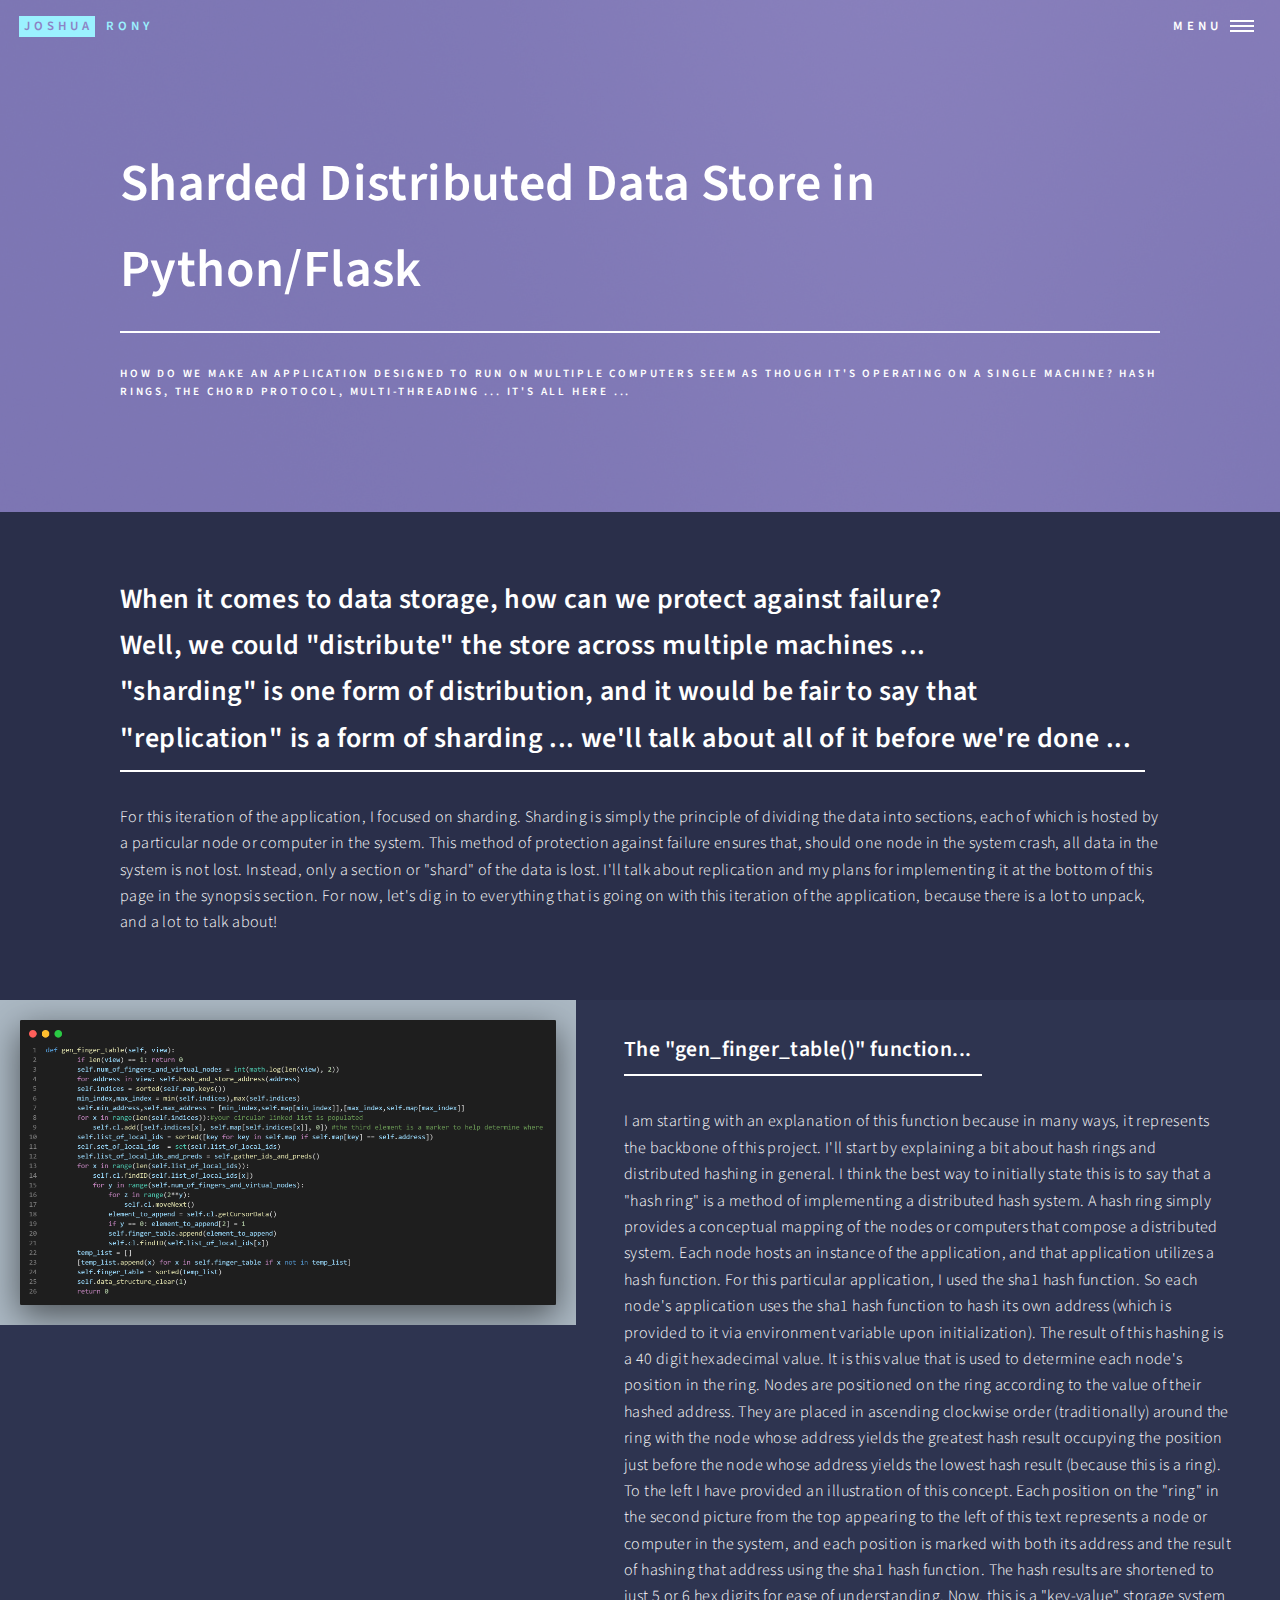
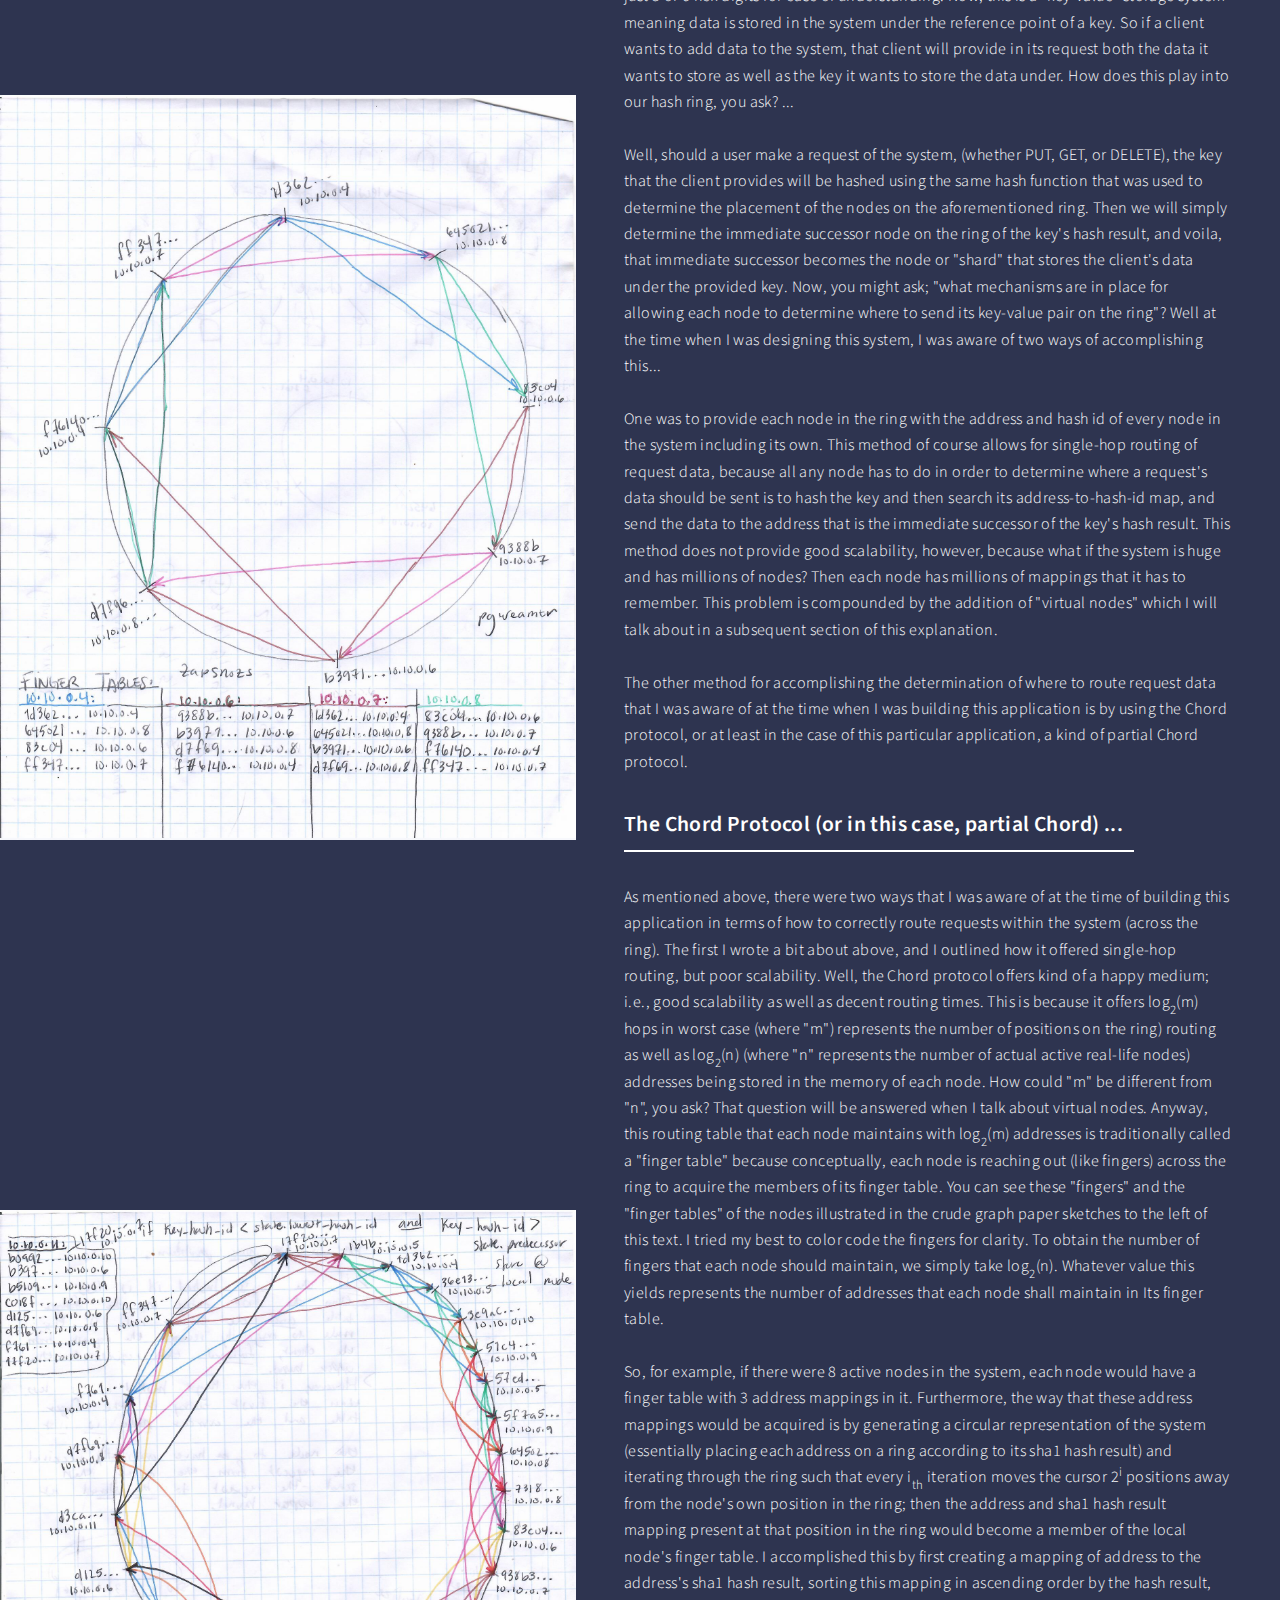
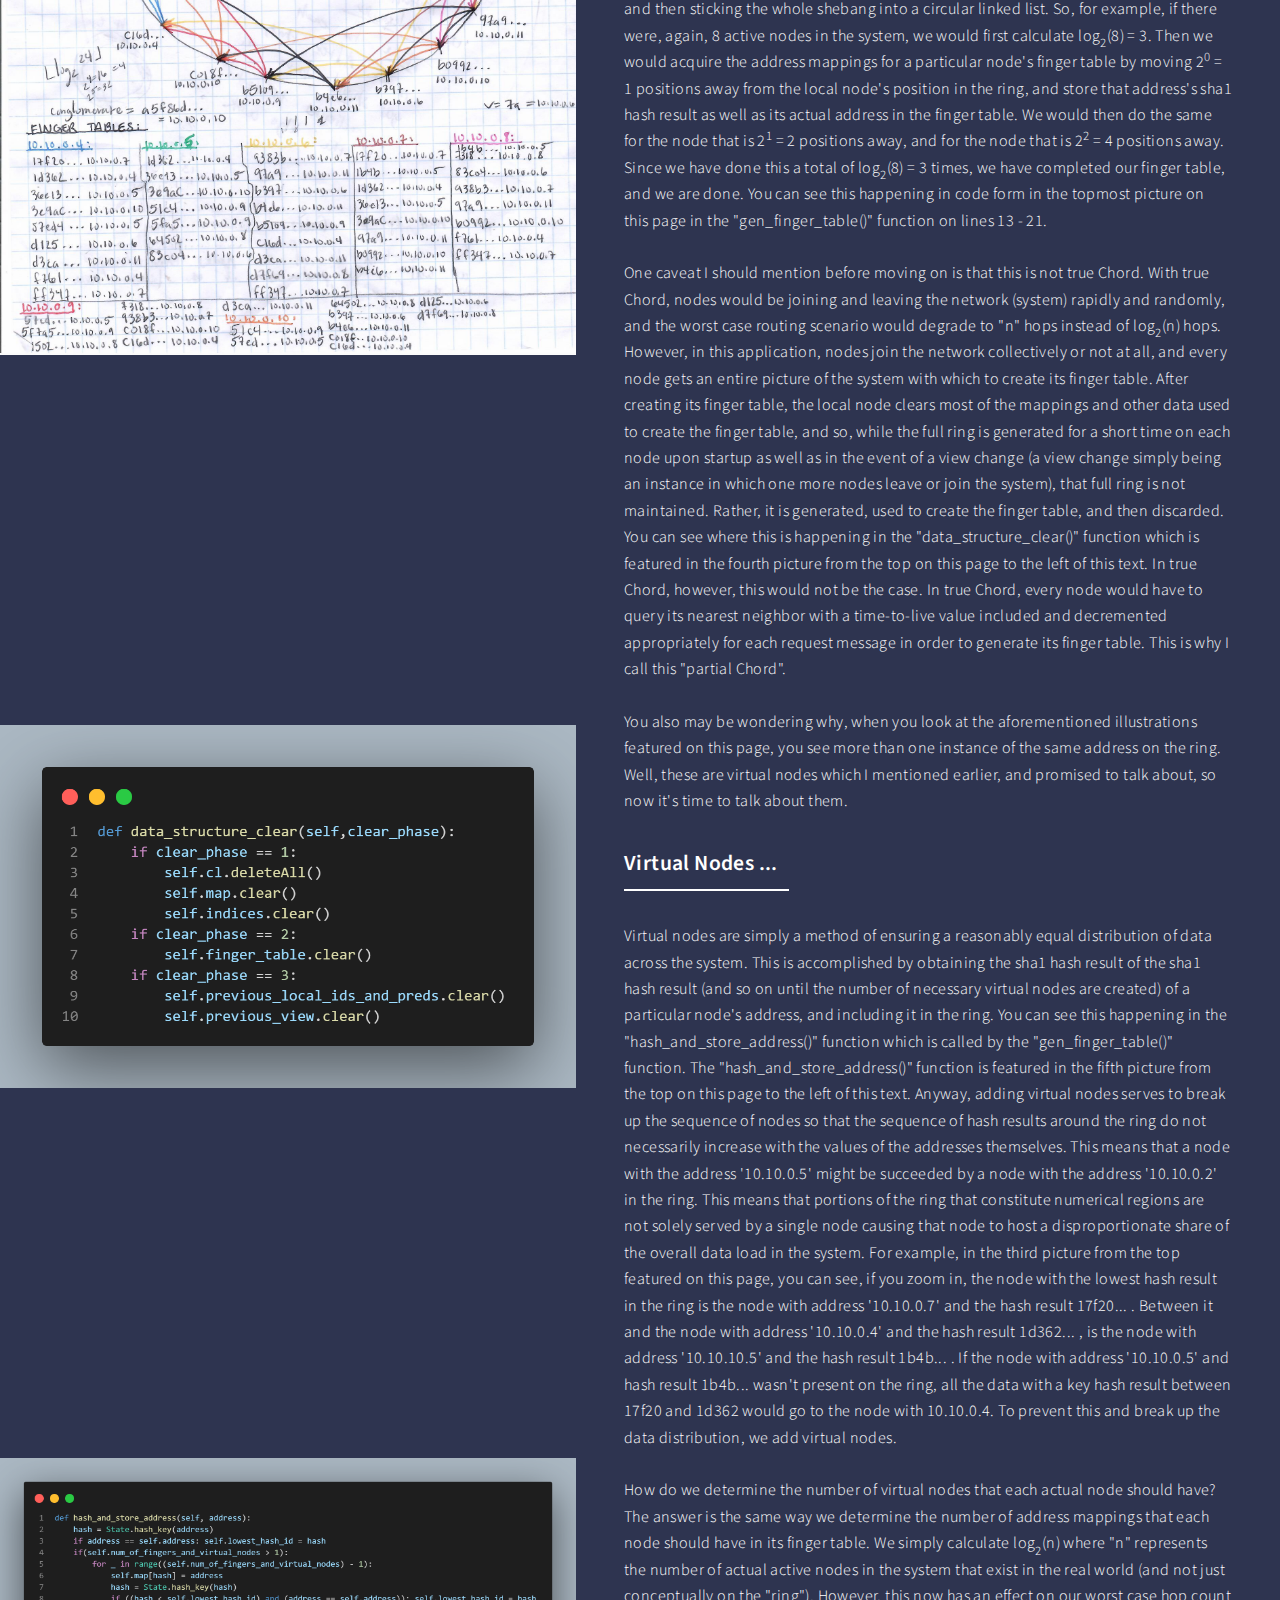
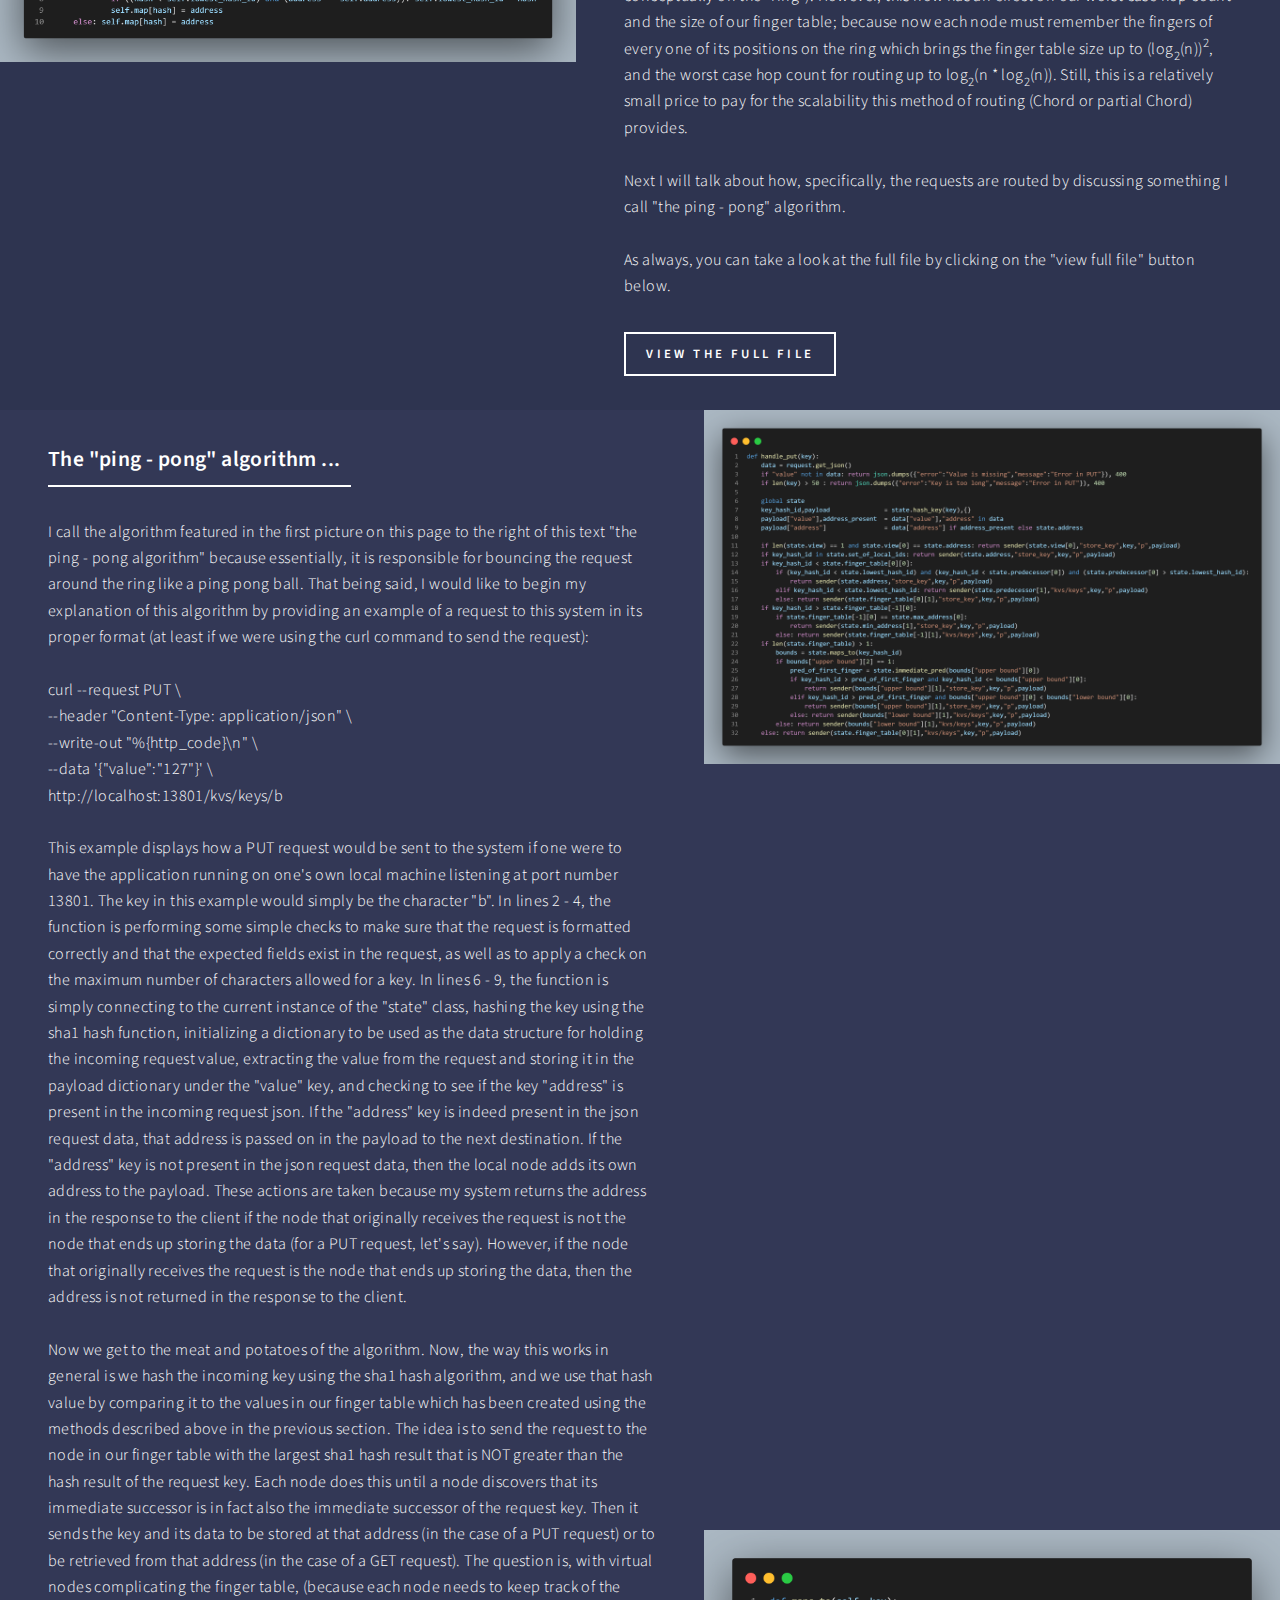
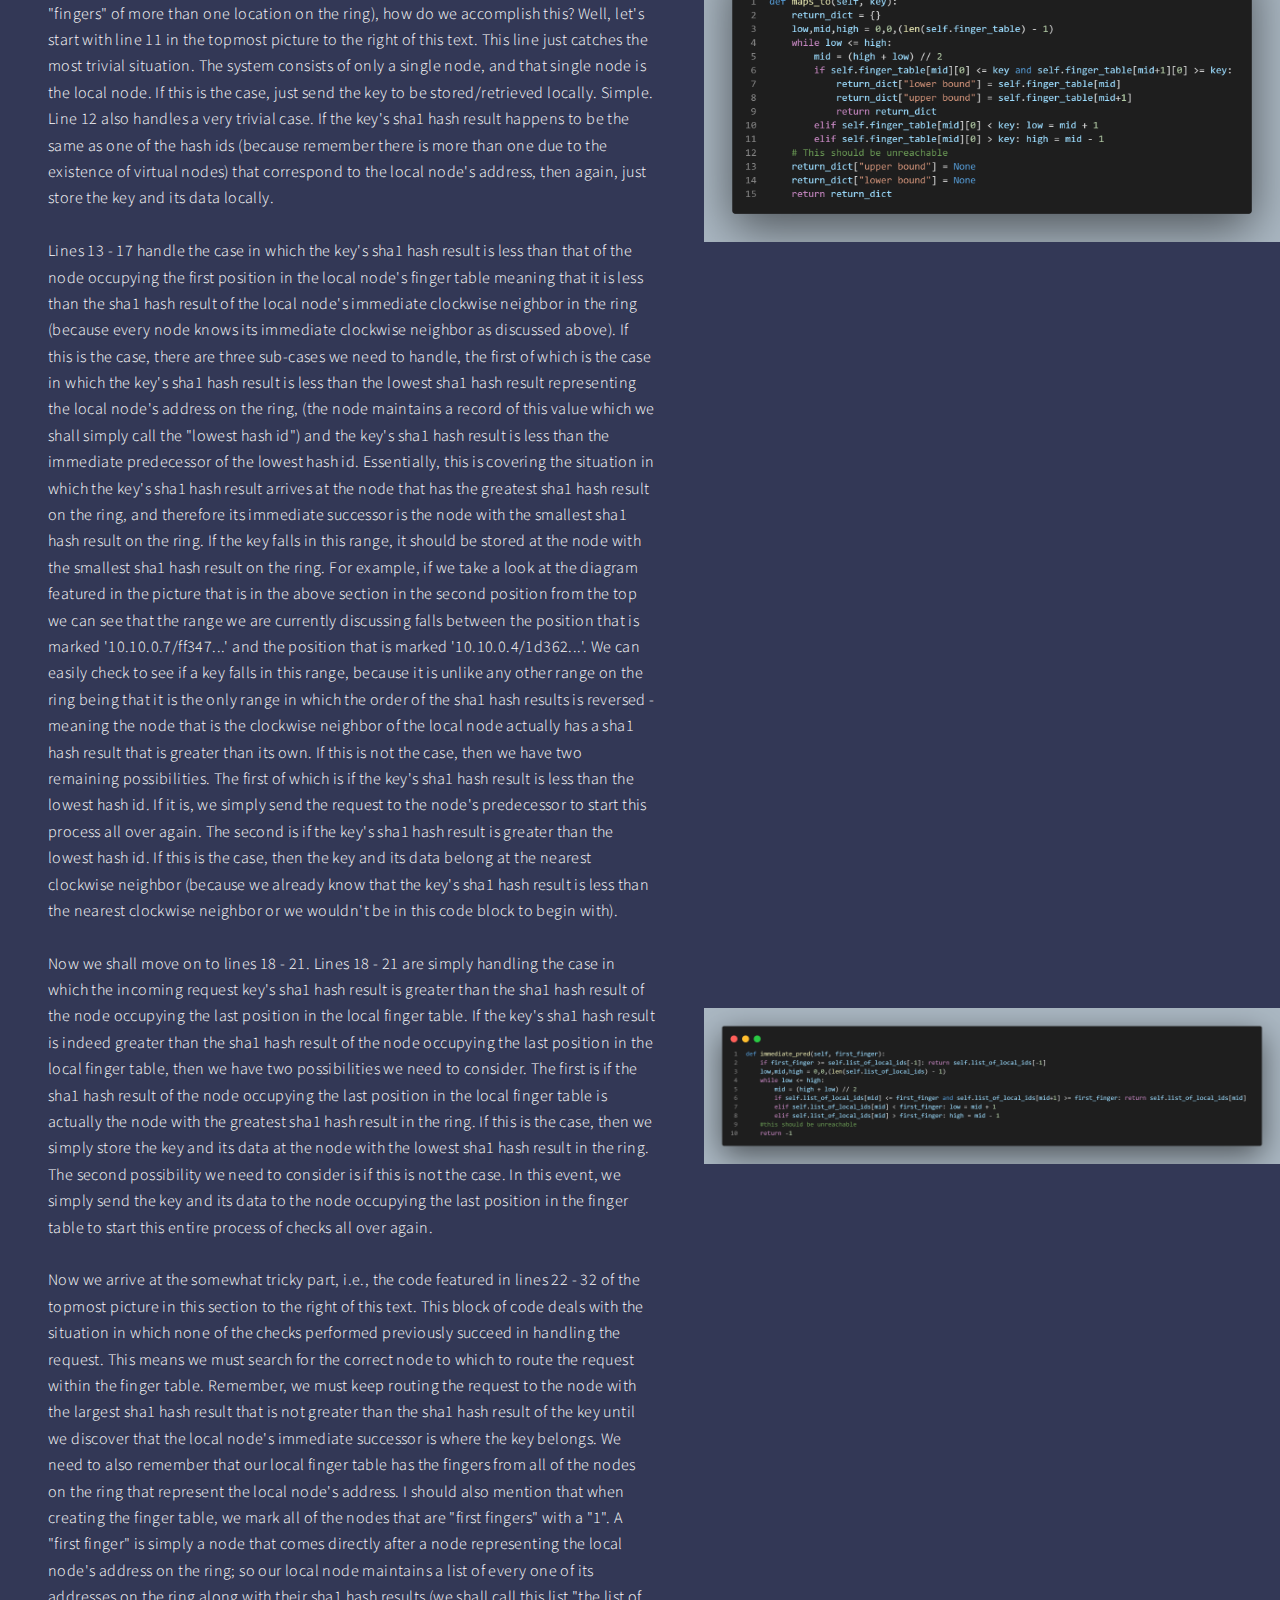
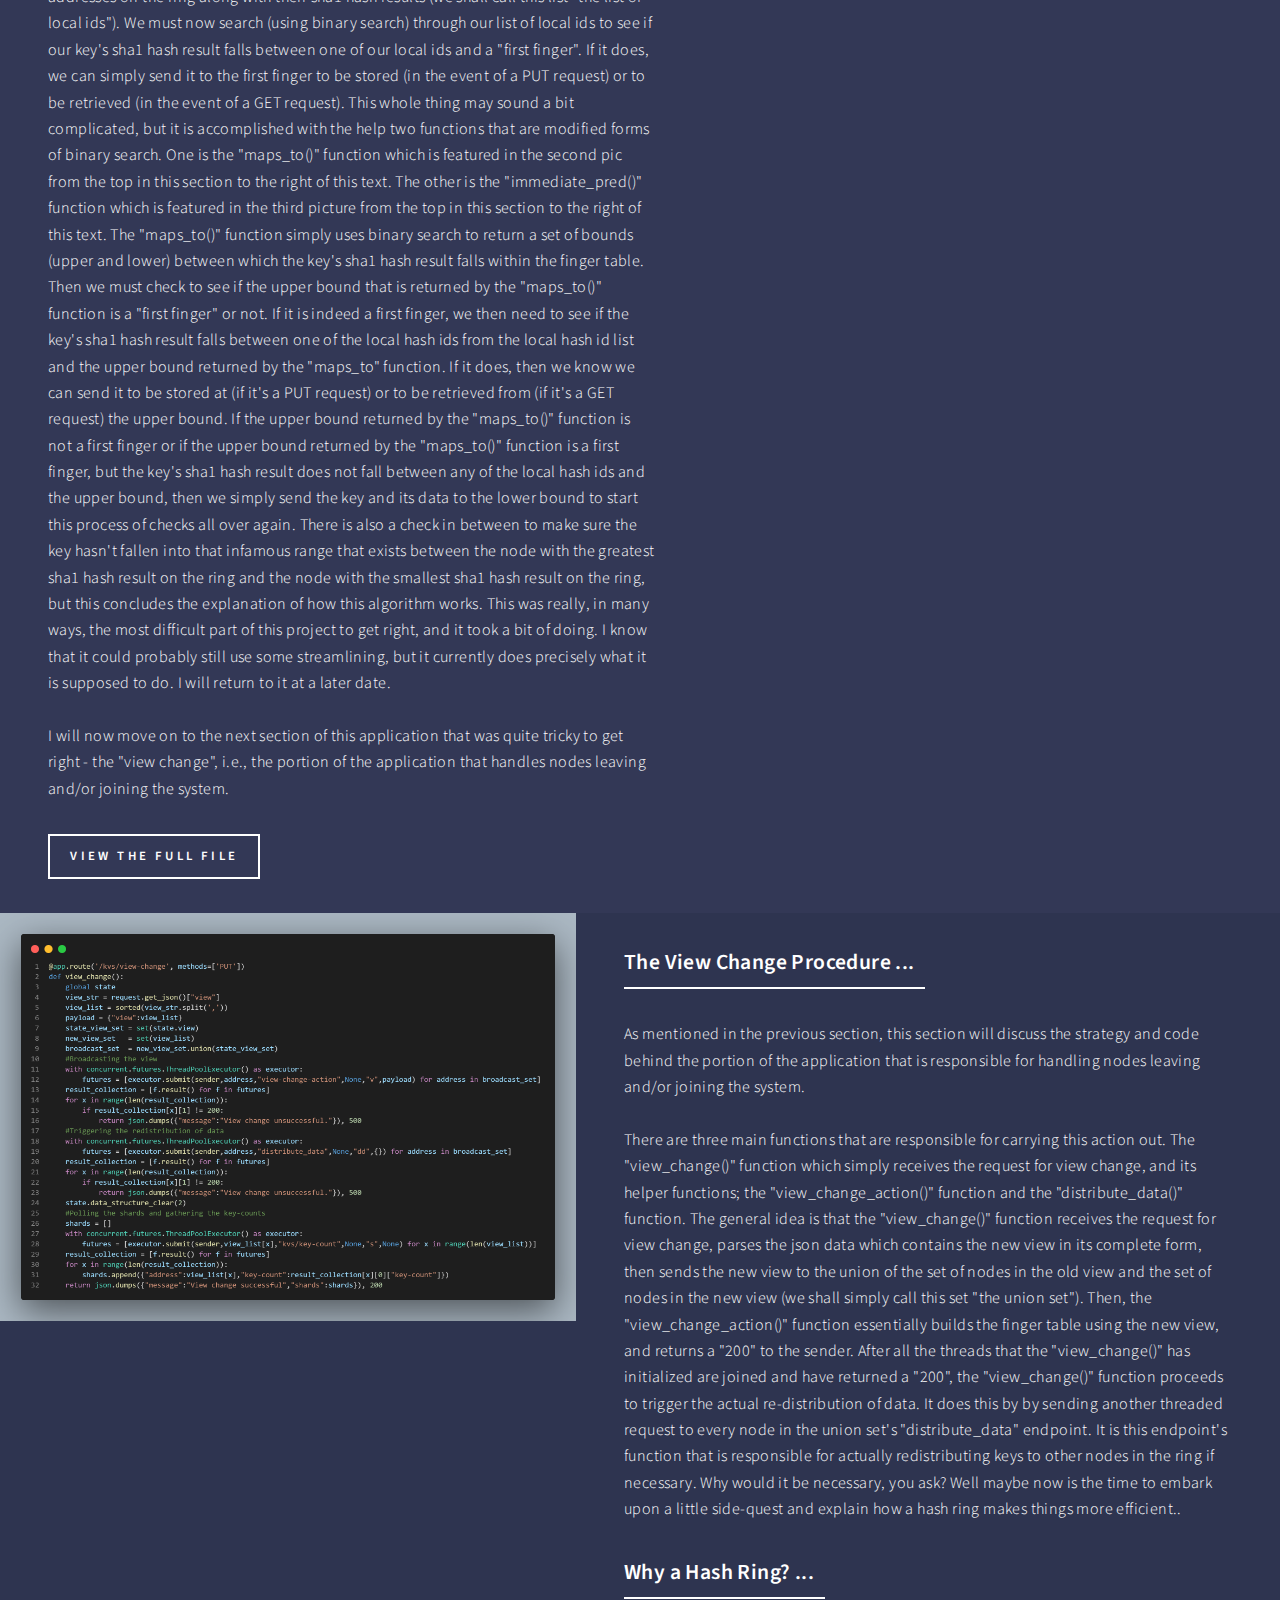
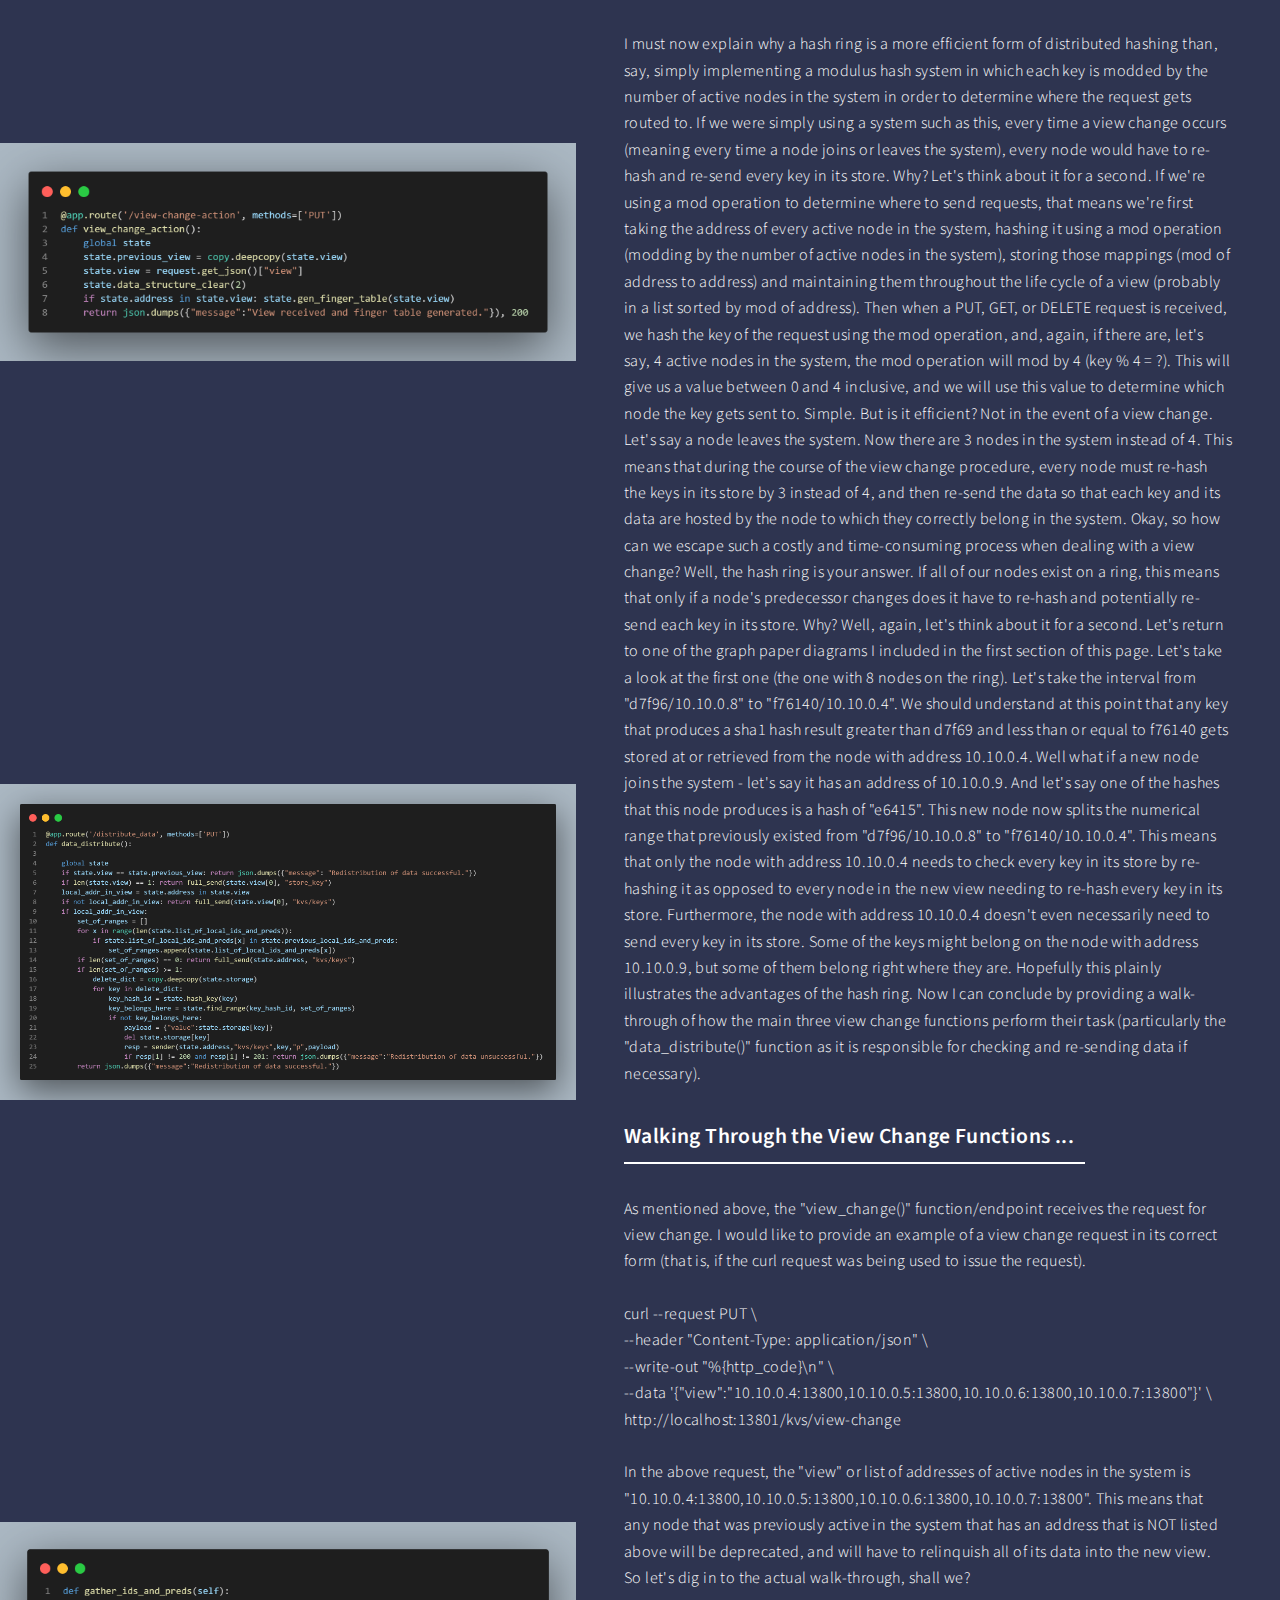
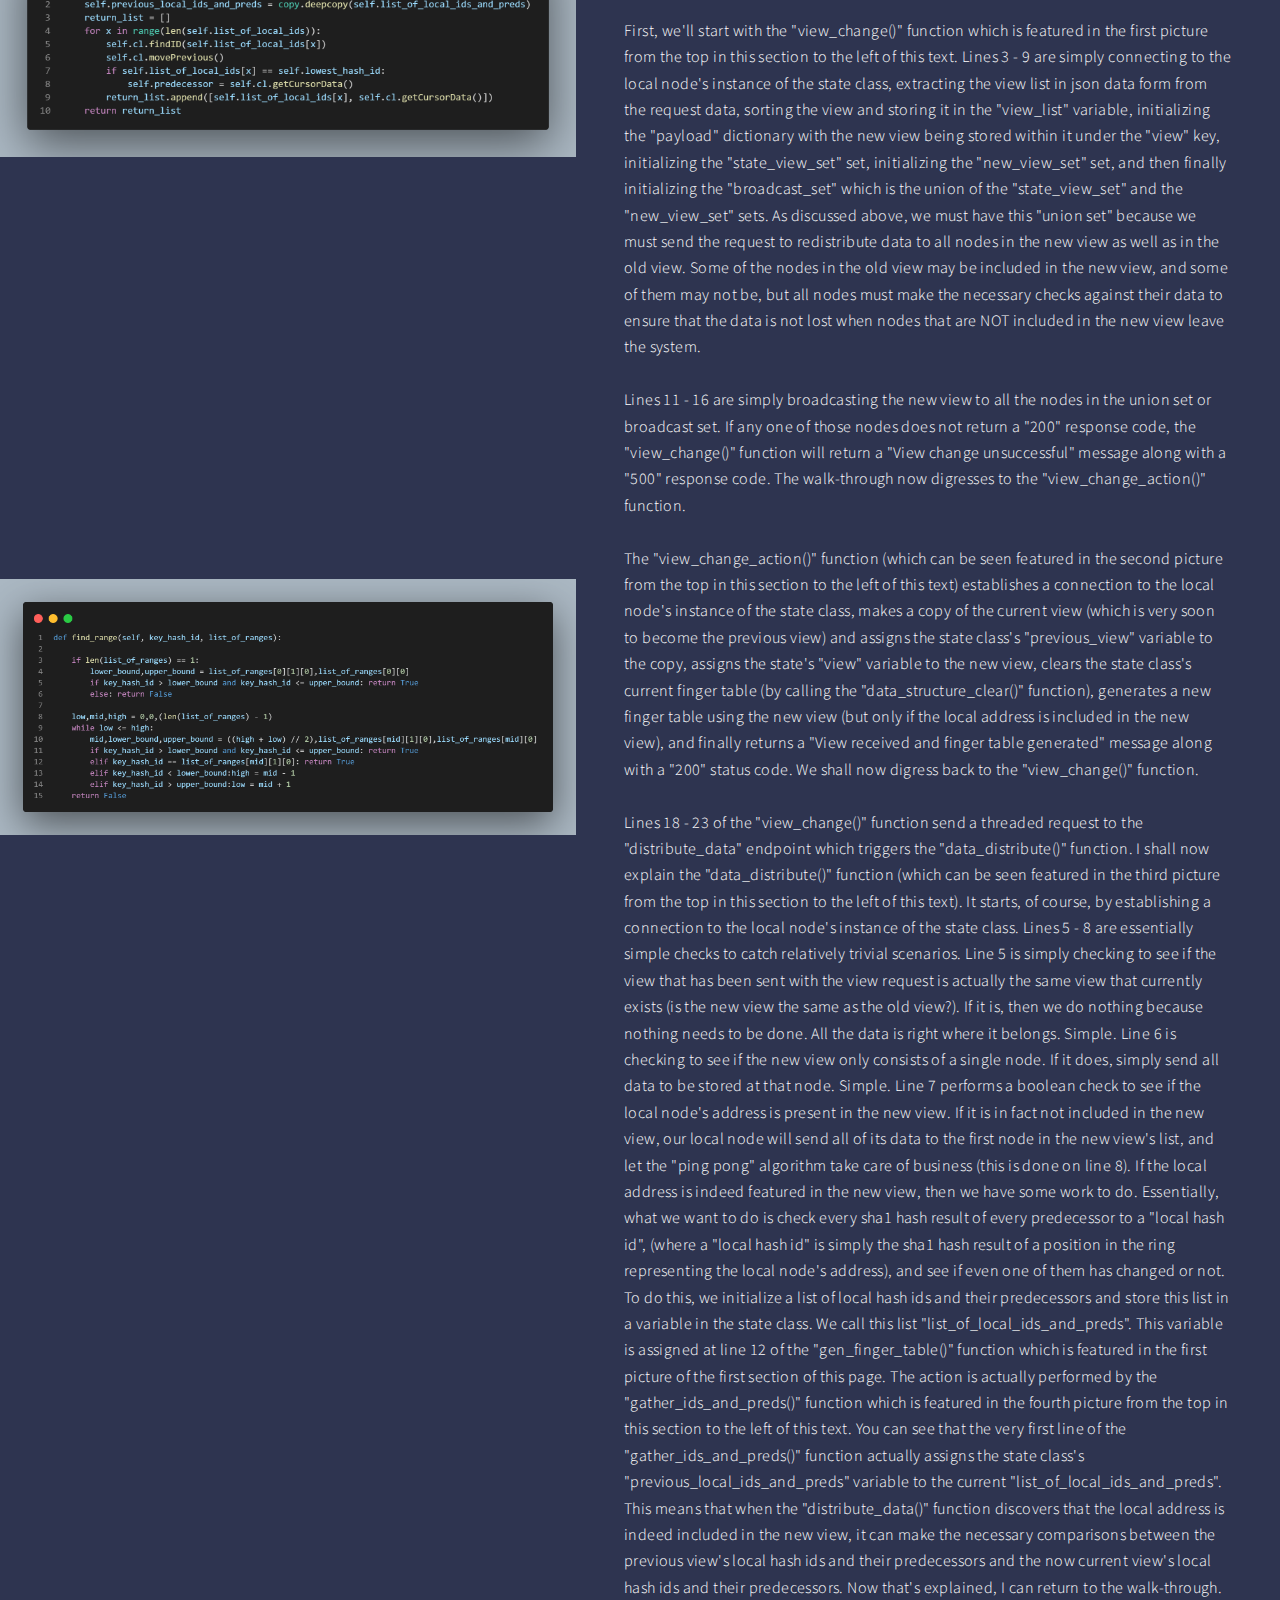
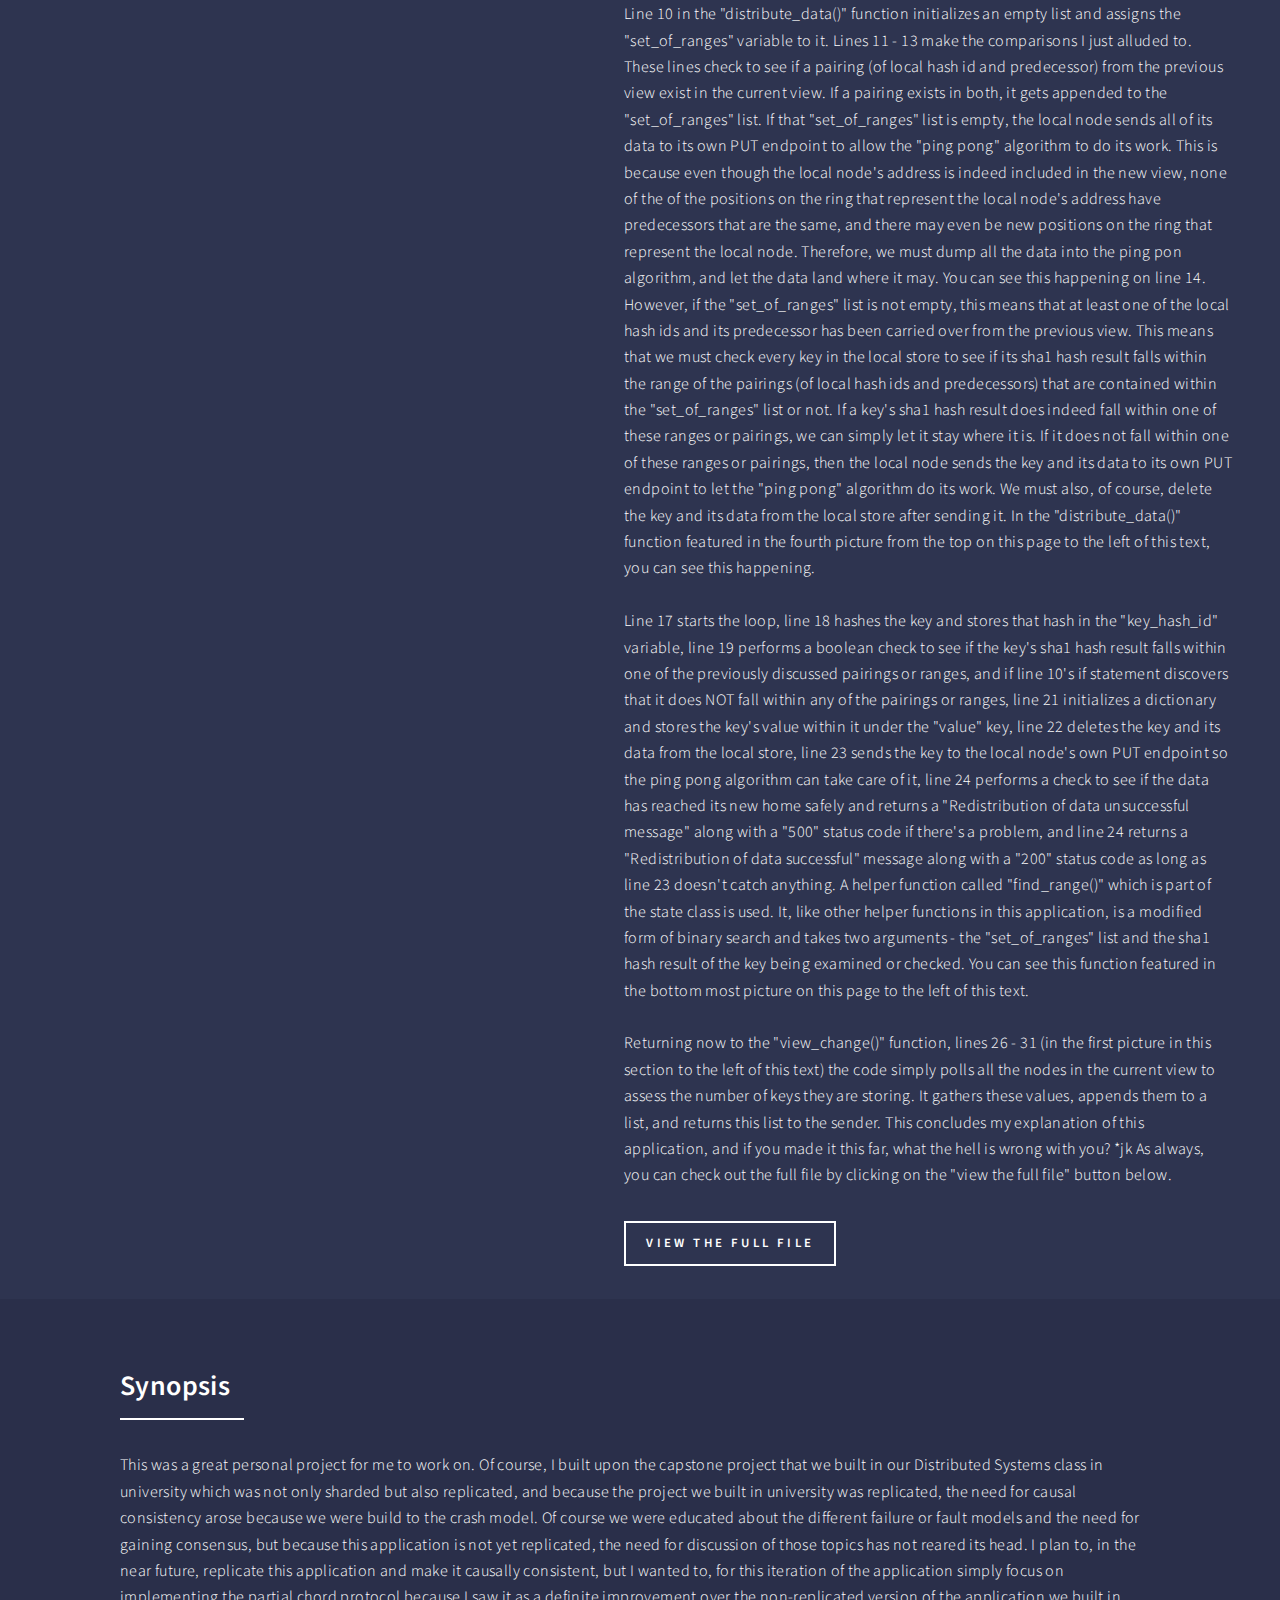
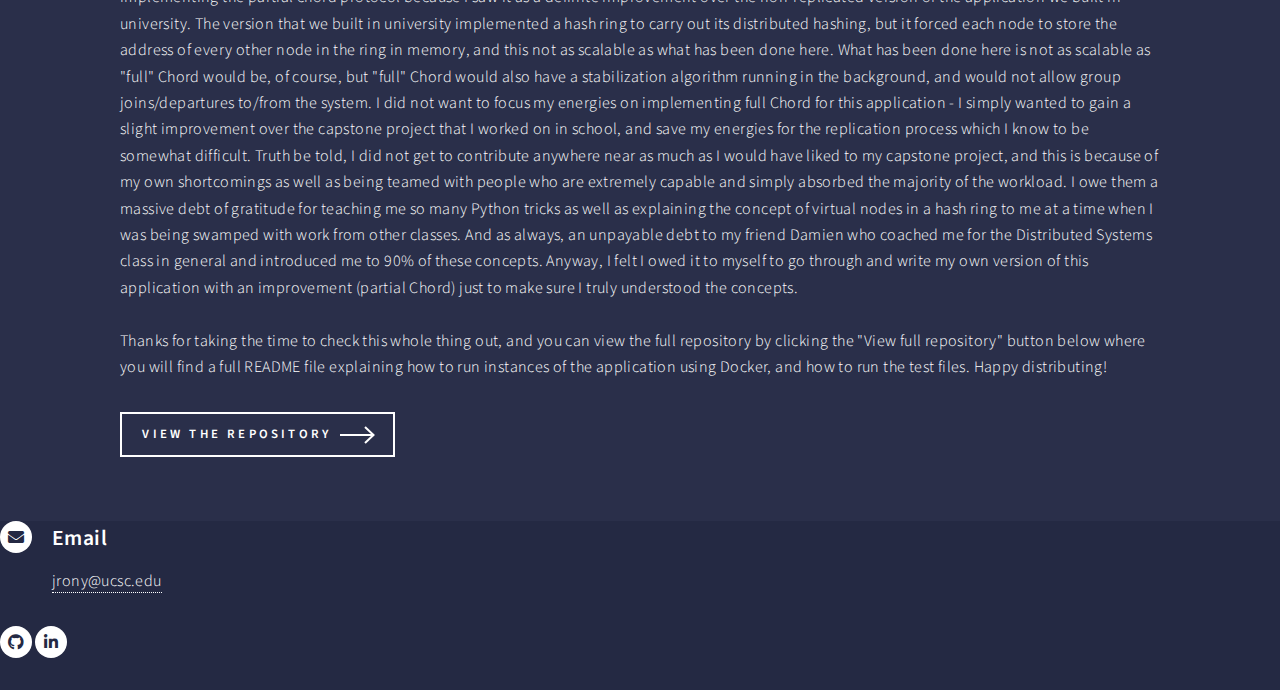
==== commit c7cf8215: "Add files via upload" ====
--- a/DSS.html
+++ b/DSS.html
@@ -350,13 +350,13 @@
 								<section>
 									<a class="image">
 										<img src="images/viewChangeFunctionPic.png" alt="" data position="top center"/>
-                                        <br /><br /><br /><br /><br /><br /><br /><br /><br /><br /><br /><br />
+                                        <br /><br /><br /><br /><br /><br /><br /><br /><br /><br /><br /><br /><br /><br /><br /><br />
                                         <img src="images/viewChangeActionPic.png" alt="" data position="top center"/>
-                                        <br /><br /><br /><br /><br /><br /><br /><br /><br /><br /><br /><br />
+                                        <br /><br /><br /><br /><br /><br /><br /><br /><br /><br /><br /><br /><br /><br /><br /><br />
                                         <img src="images/dataDistributePic.png" alt="" data position="top center"/>
-                                        <br /><br /><br /><br /><br /><br /><br /><br /><br /><br /><br /><br />
+                                        <br /><br /><br /><br /><br /><br /><br /><br /><br /><br /><br /><br /><br /><br /><br /><br />
                                         <img src="images/gatherIdsAndPredsPic.png" alt="" data position="top center"/>
-                                        <br /><br /><br /><br /><br /><br /><br /><br /><br /><br /><br /><br />
+                                        <br /><br /><br /><br /><br /><br /><br /><br /><br /><br /><br /><br /><br /><br /><br /><br />
                                         <img src="images/findRangePic.png" alt="" data position="top center"/>
 									</a>
 									<div class="content">
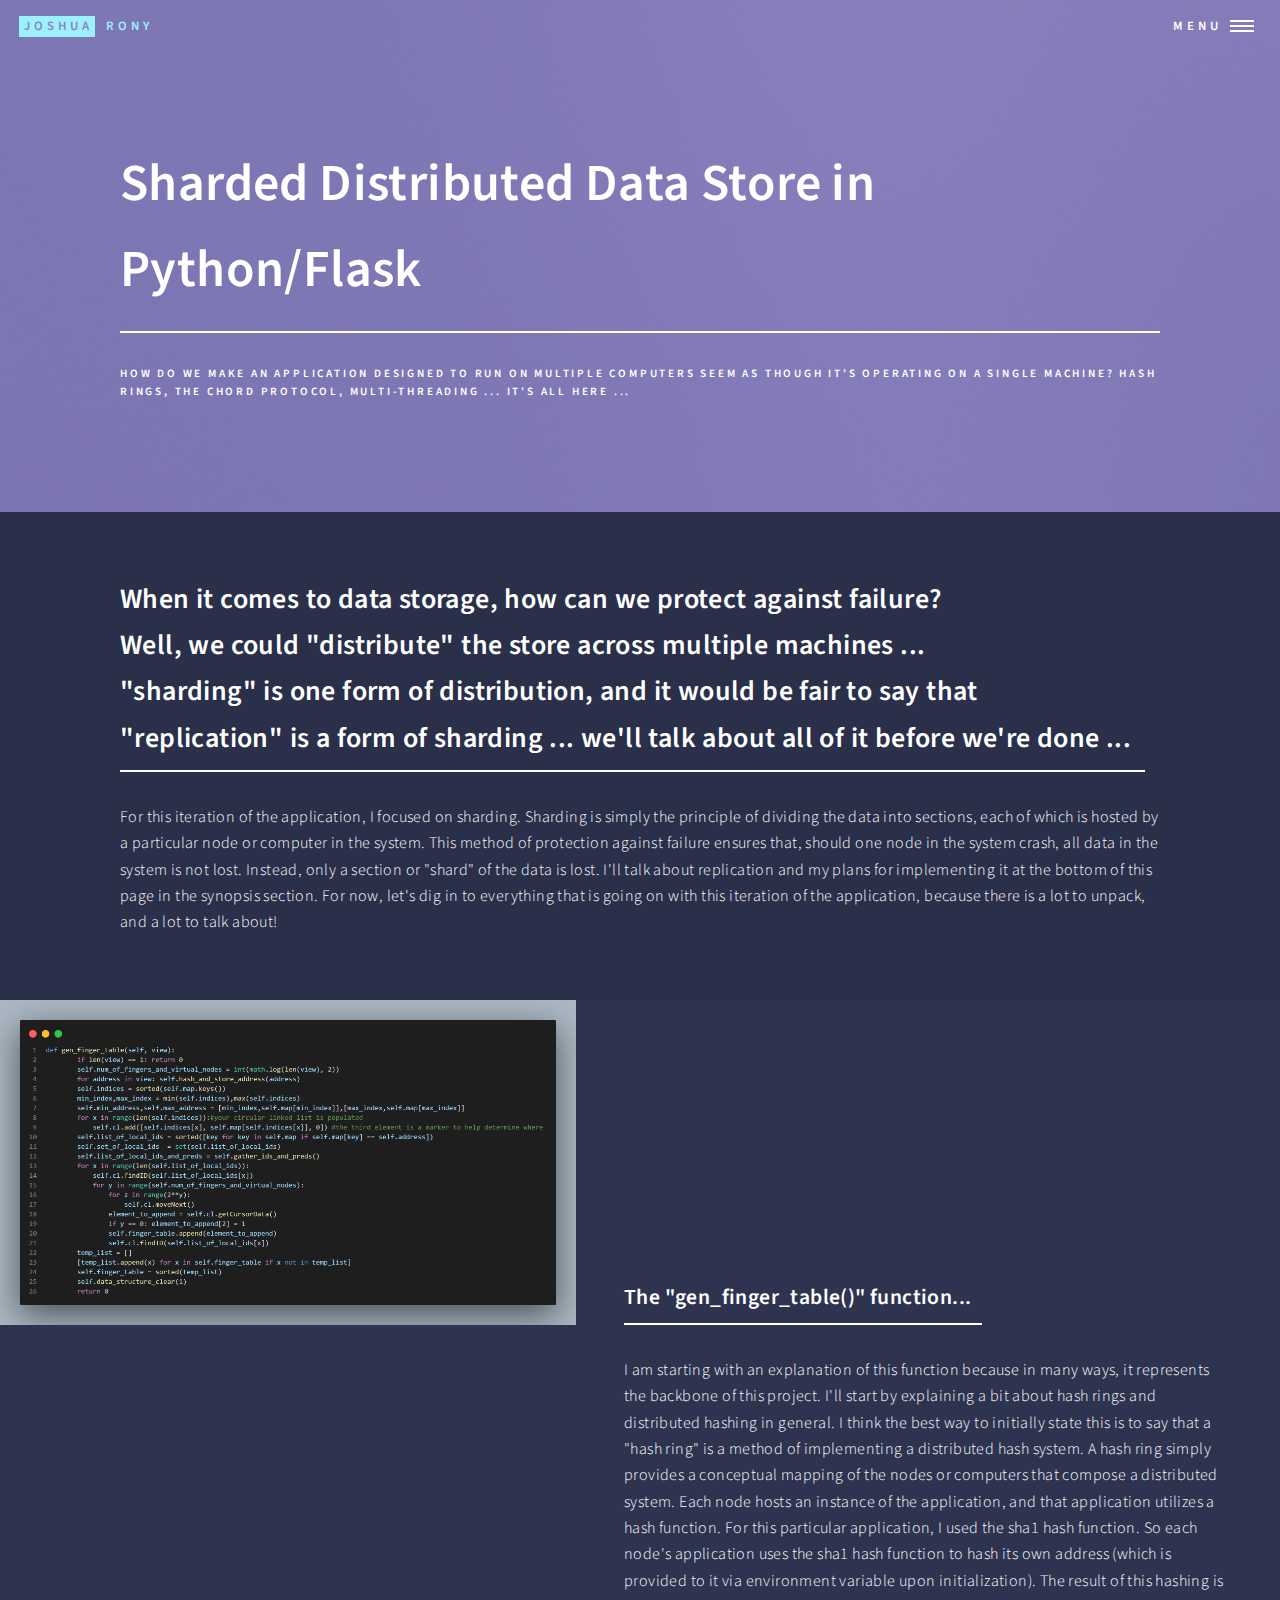
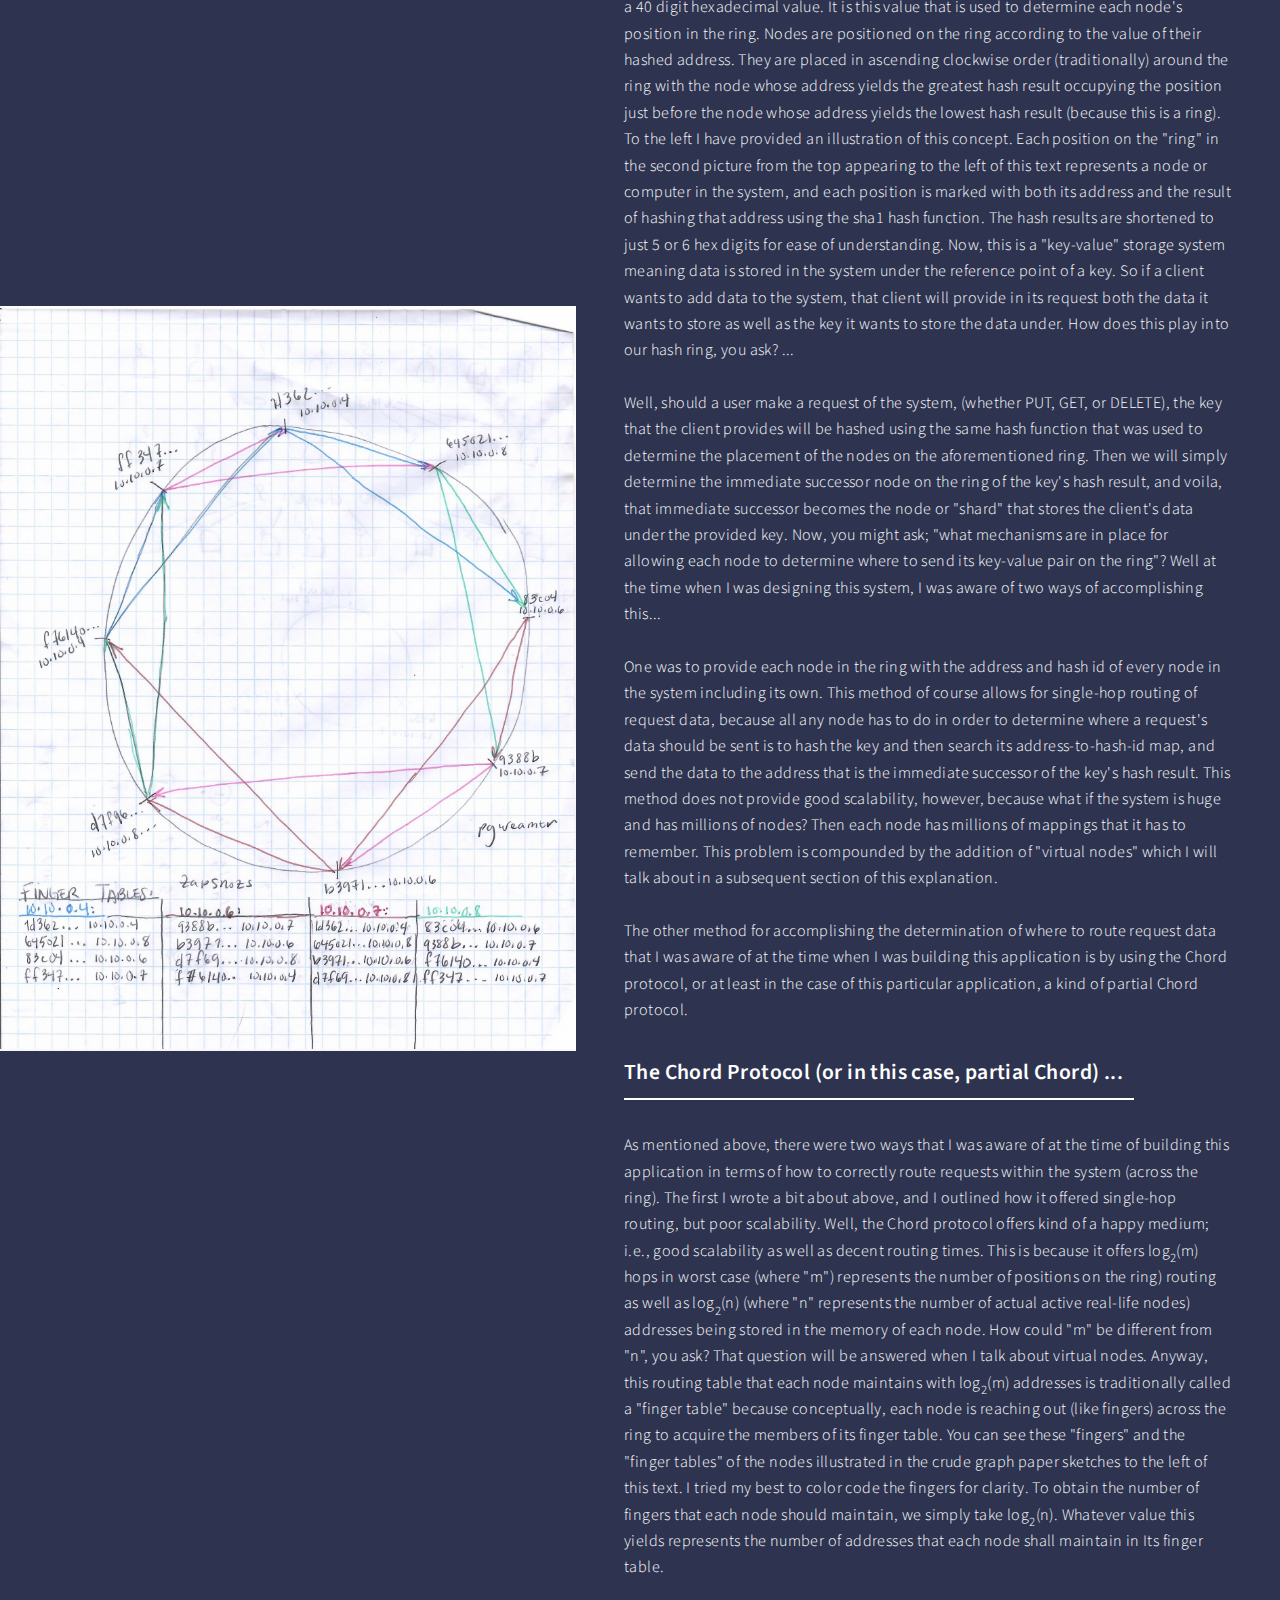
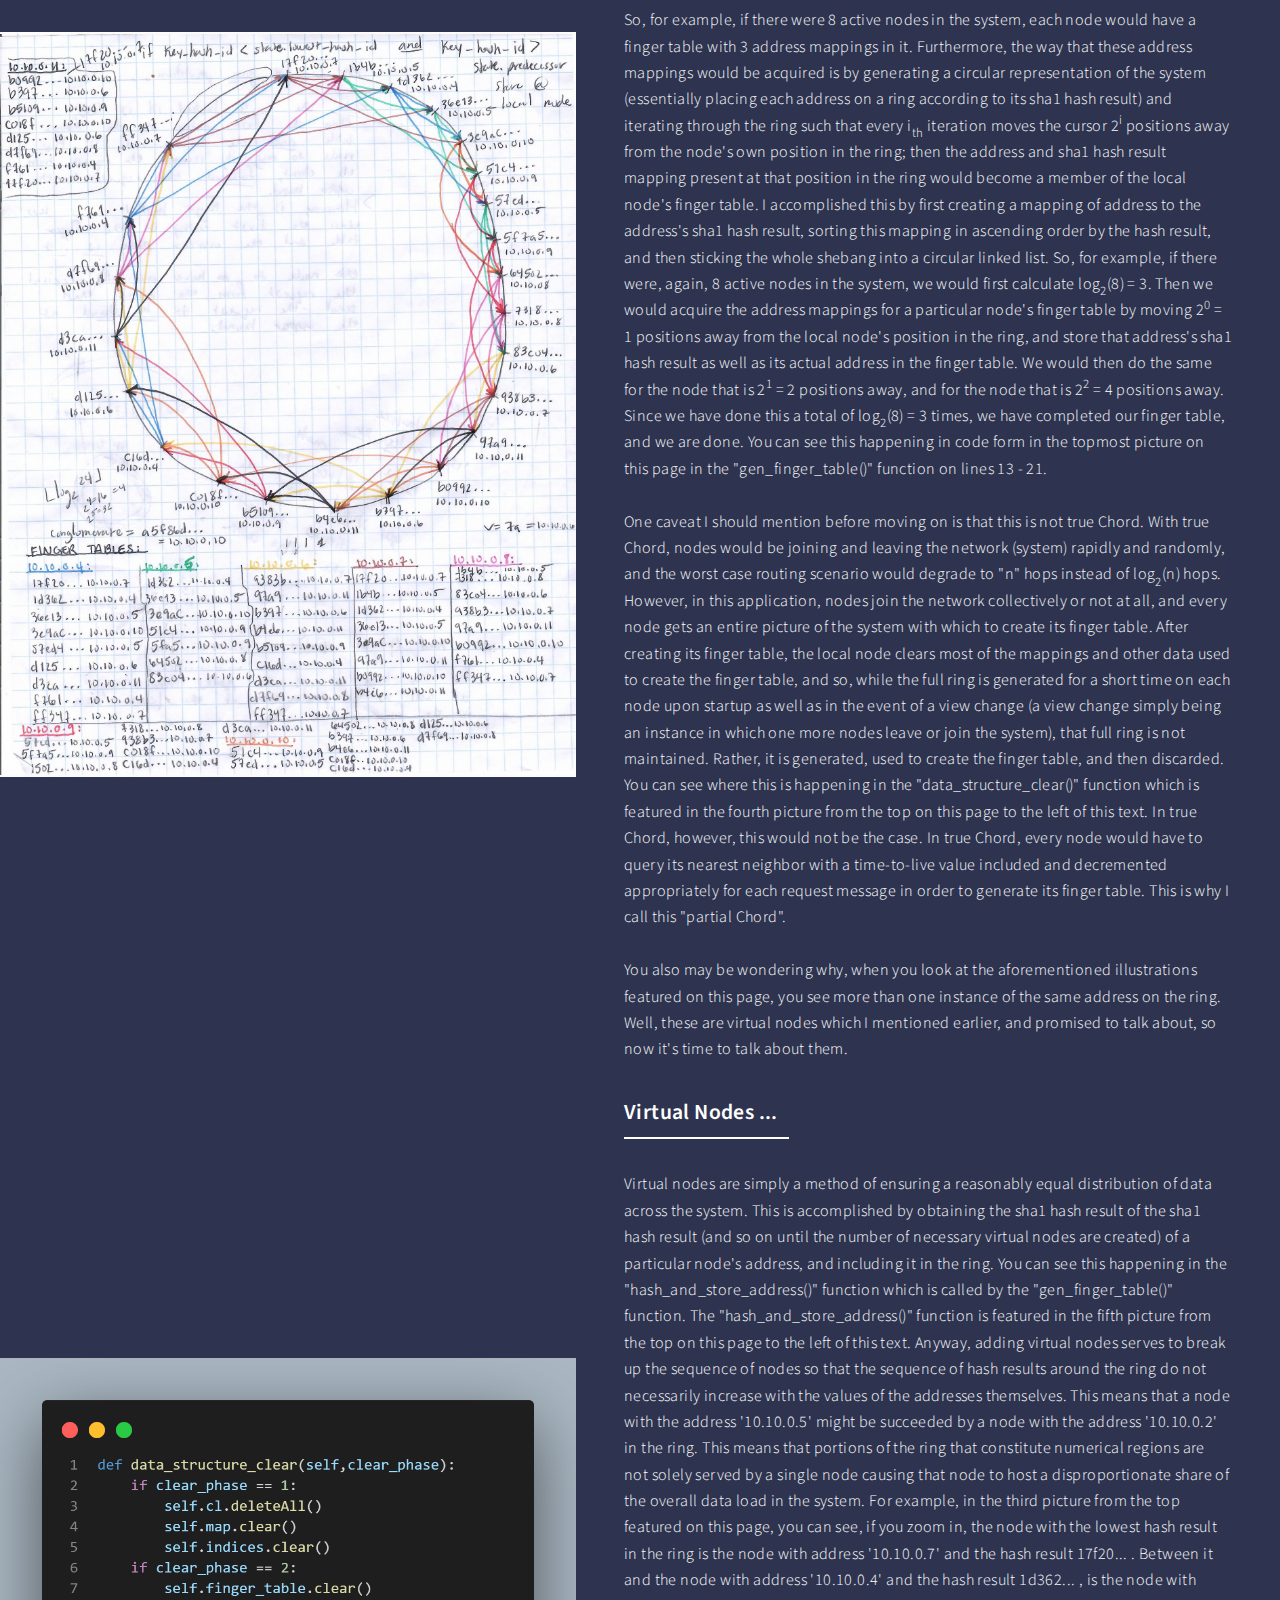
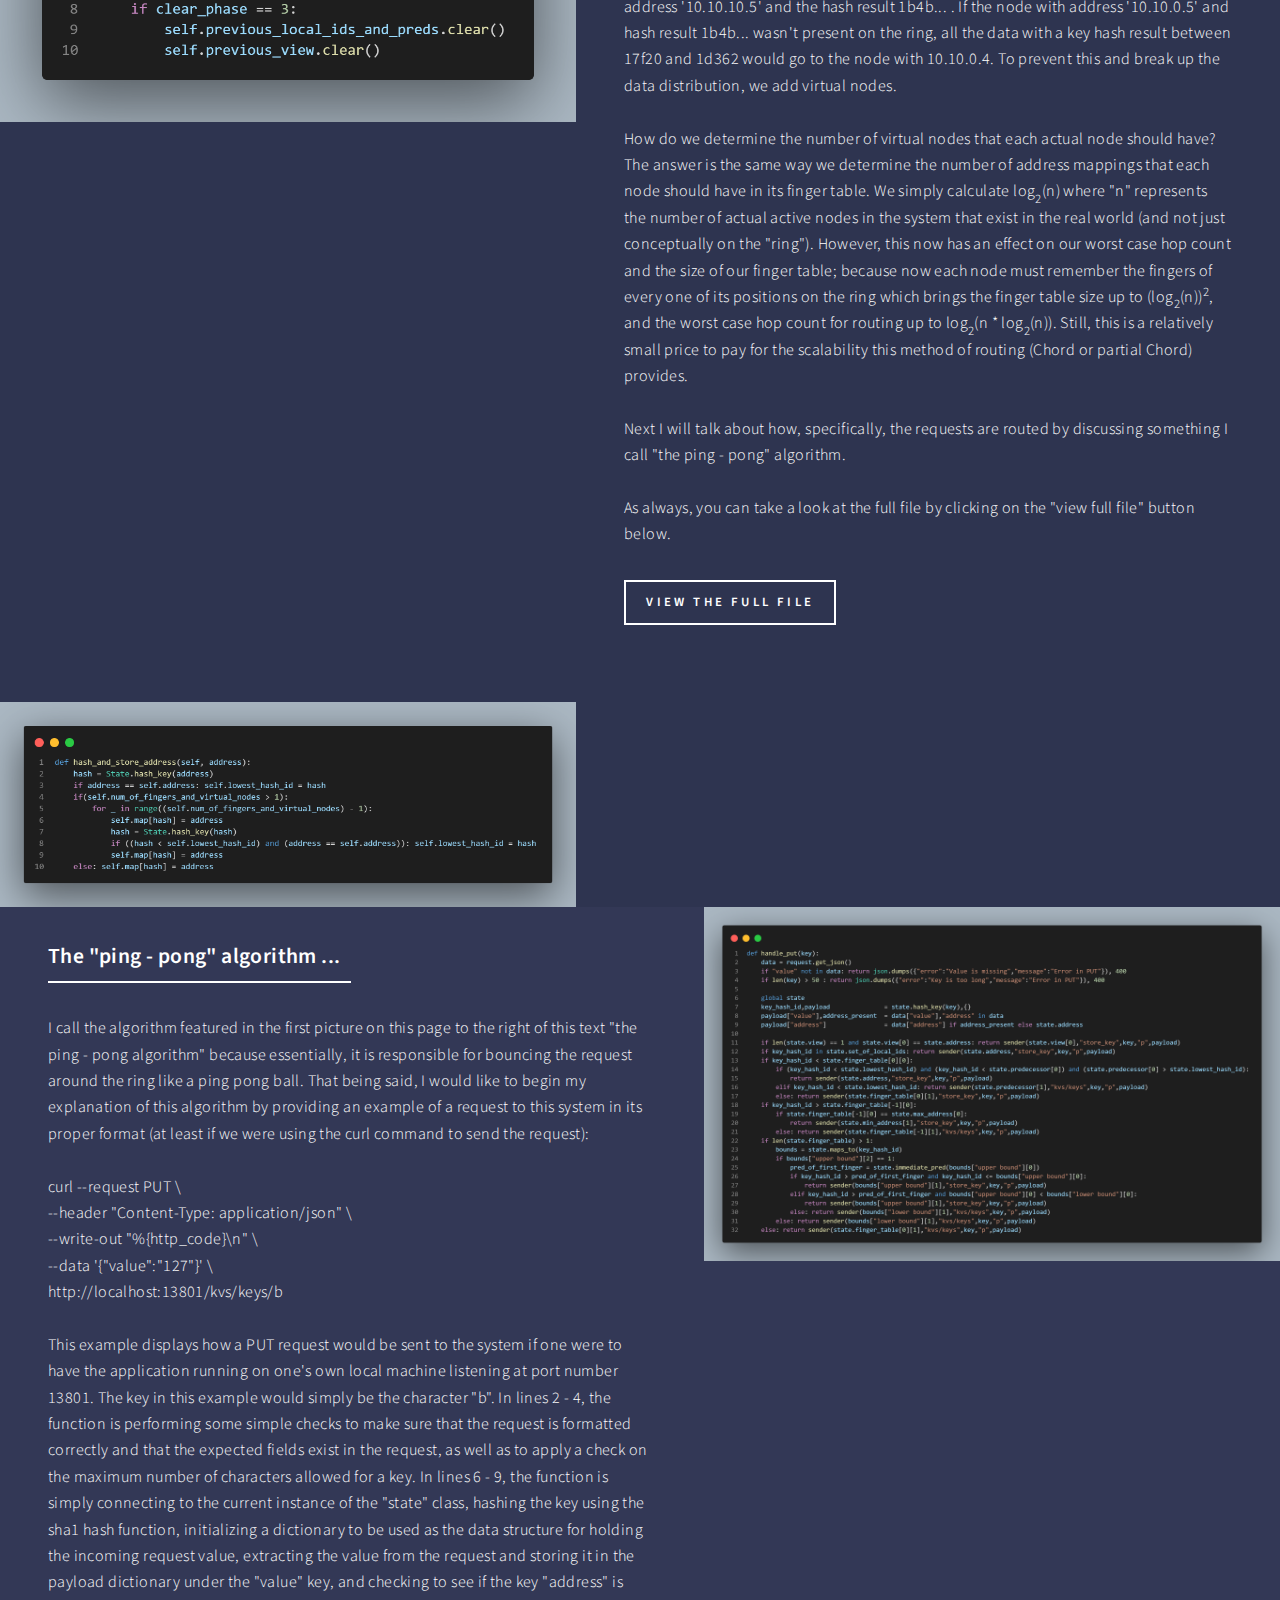
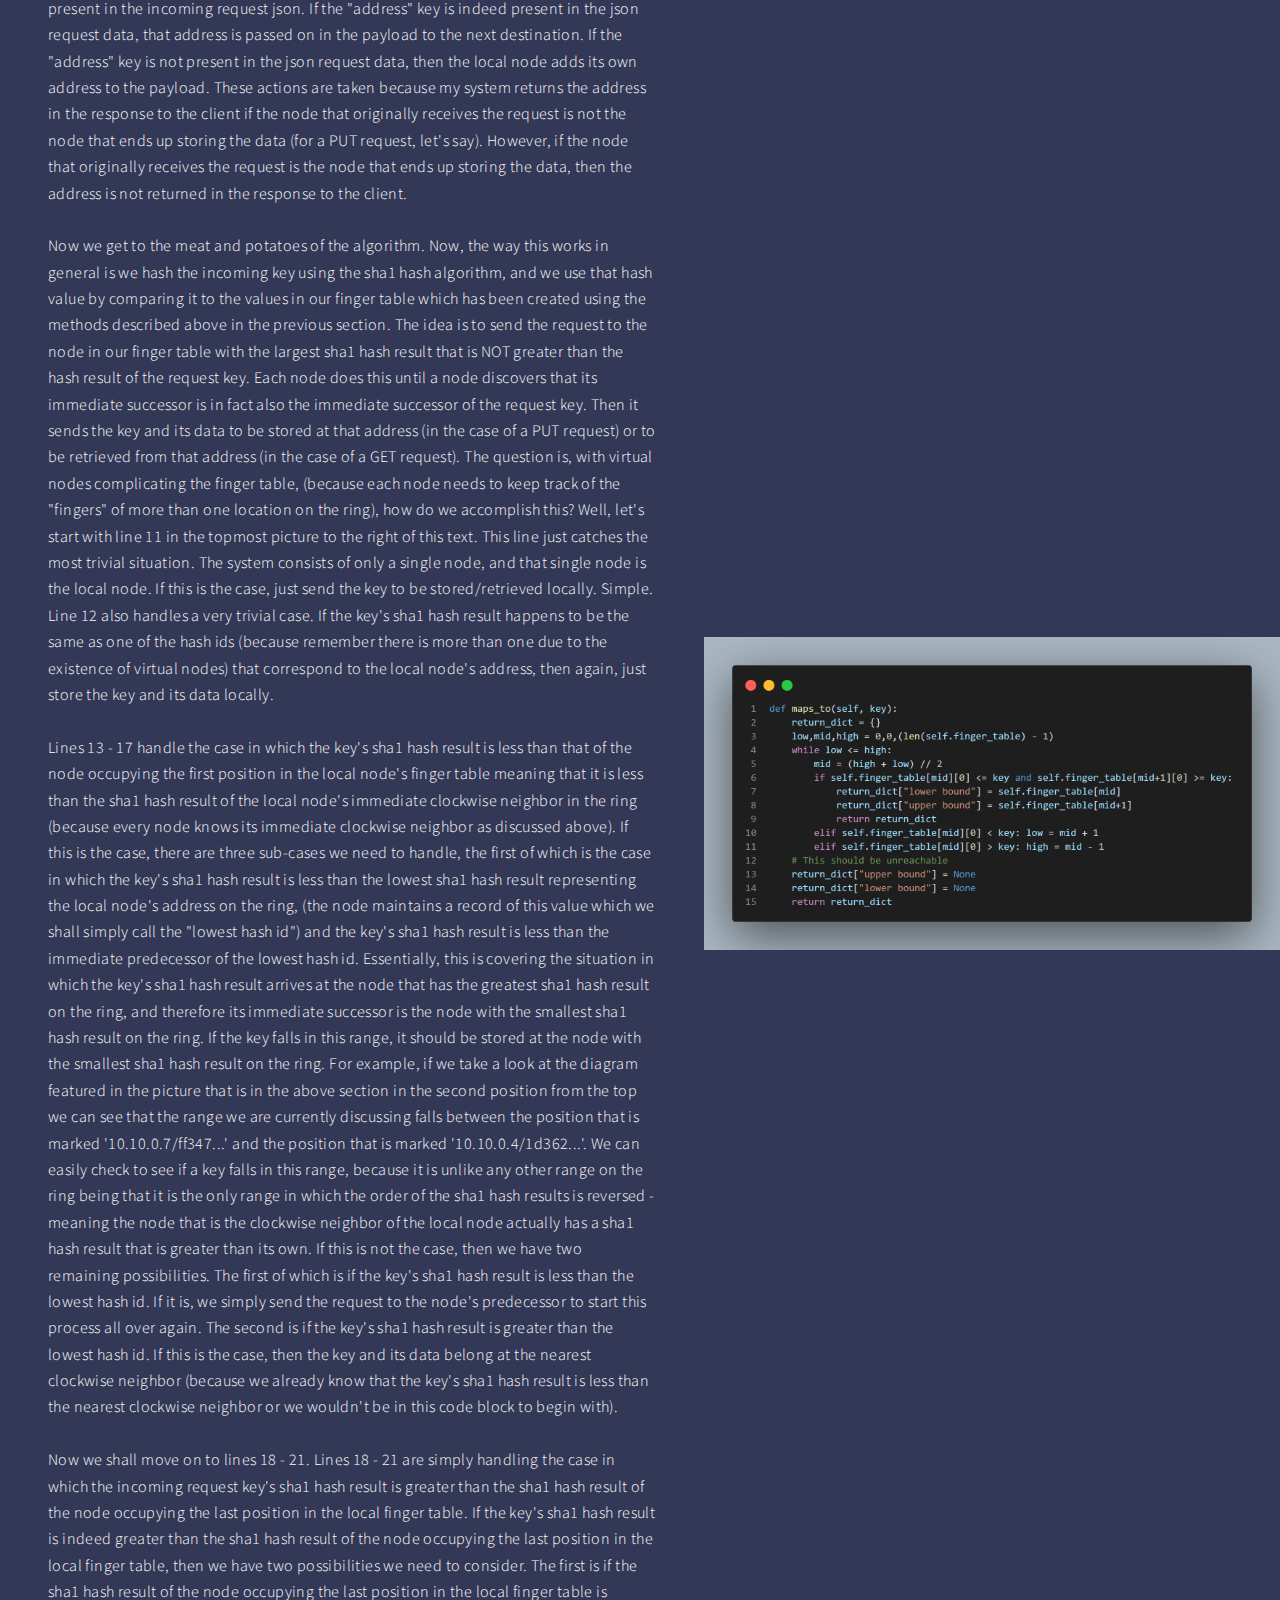
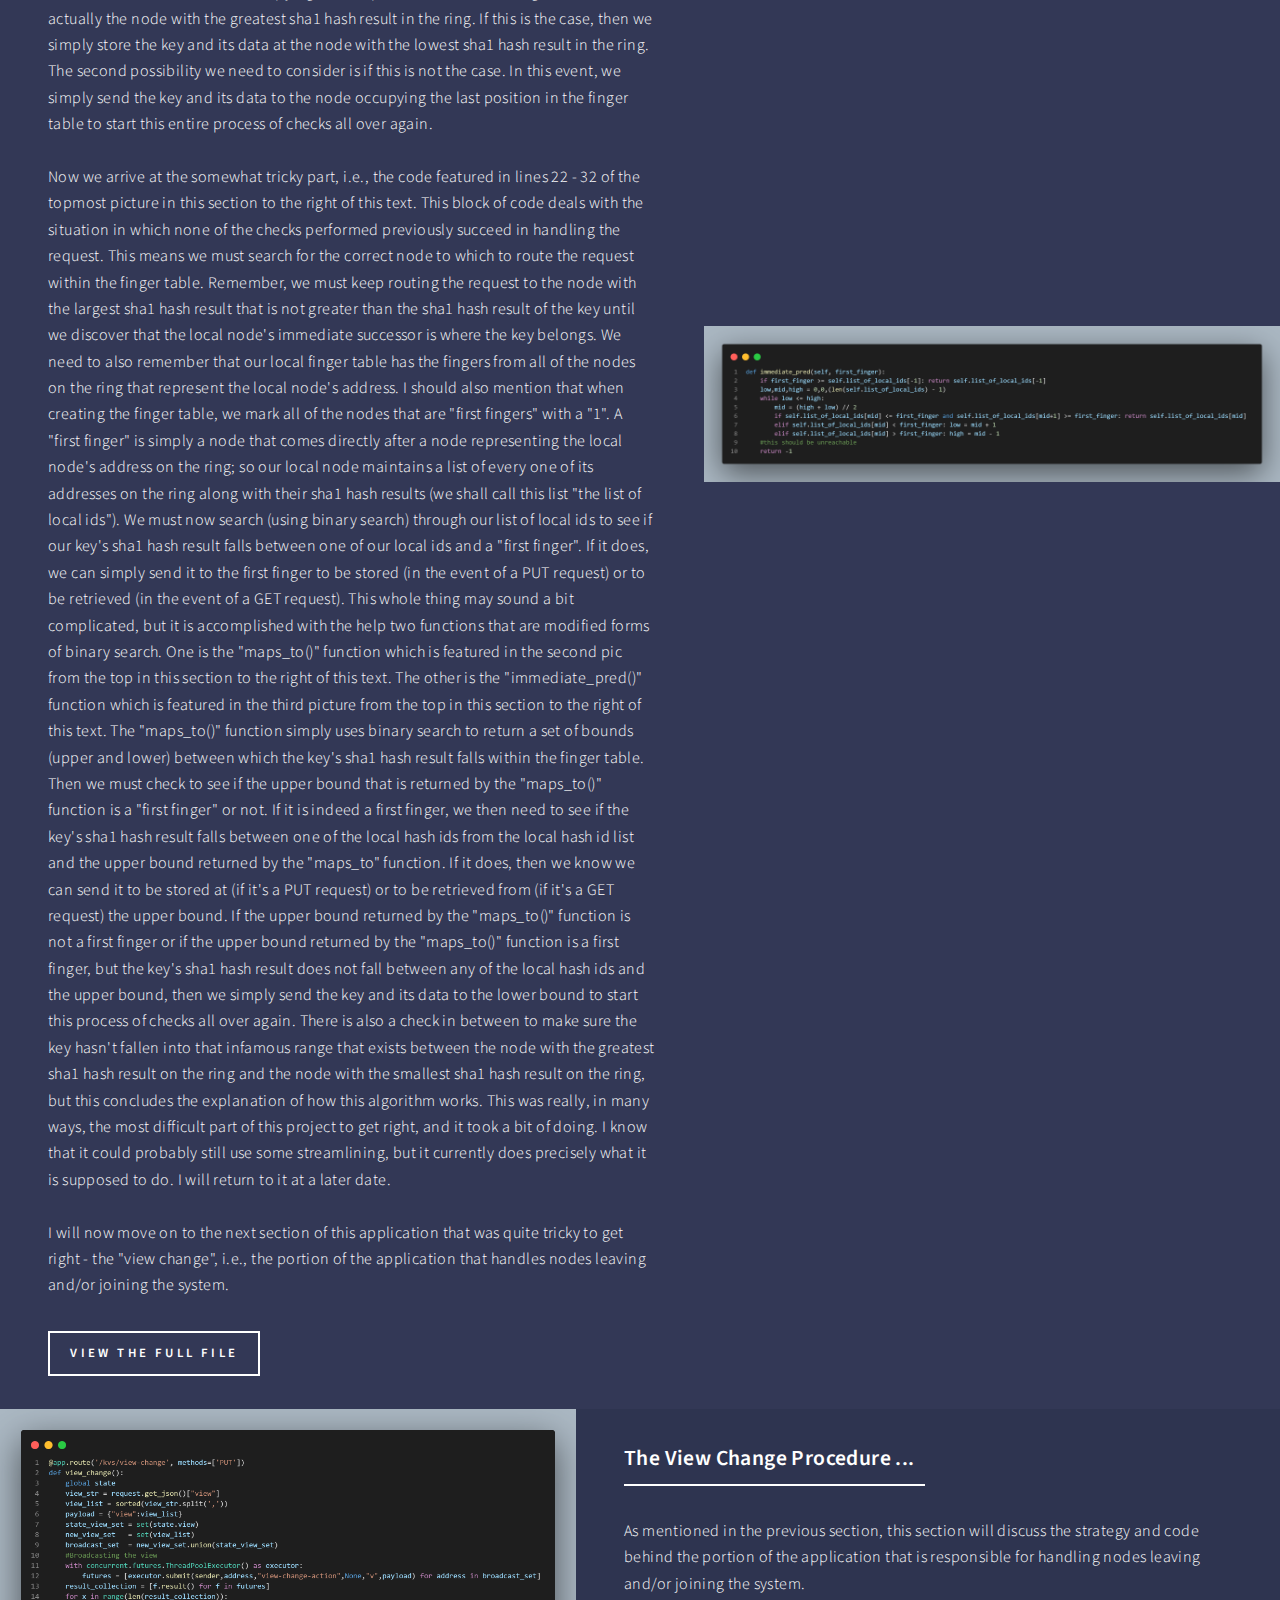
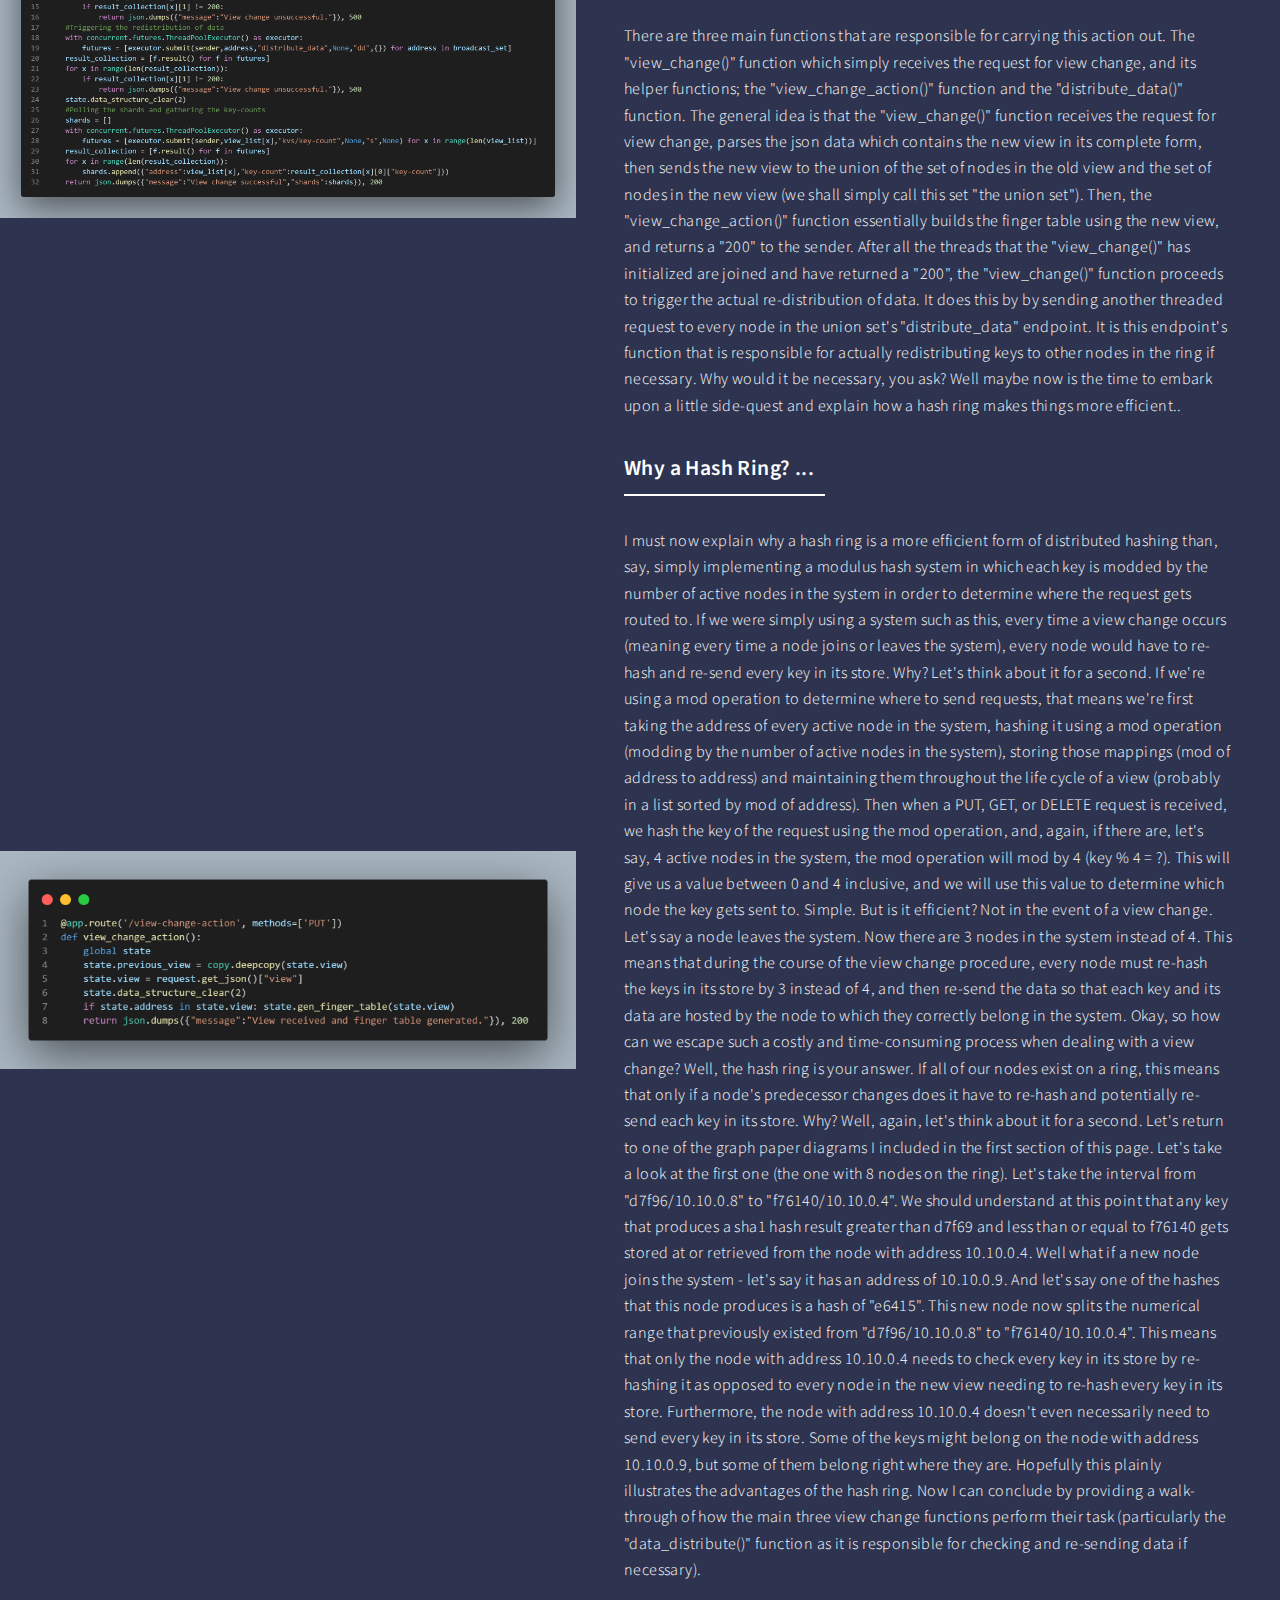
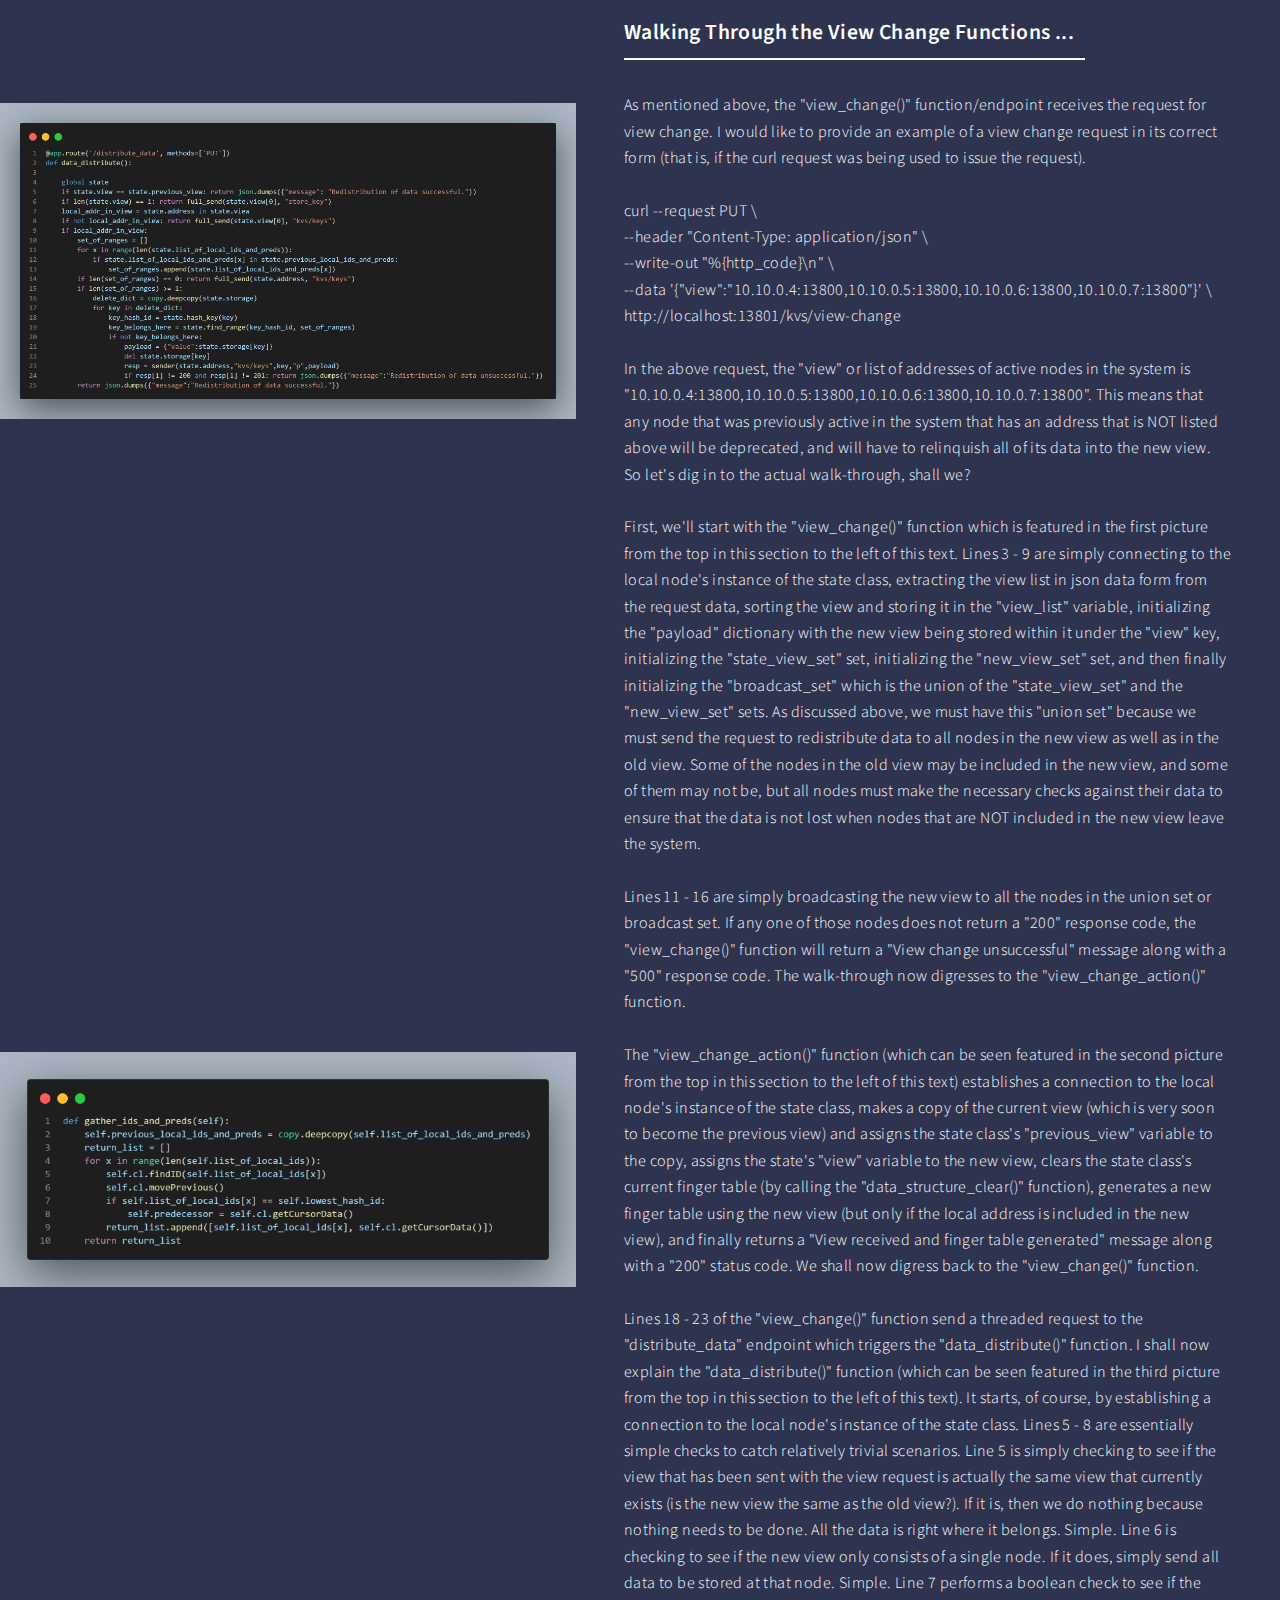
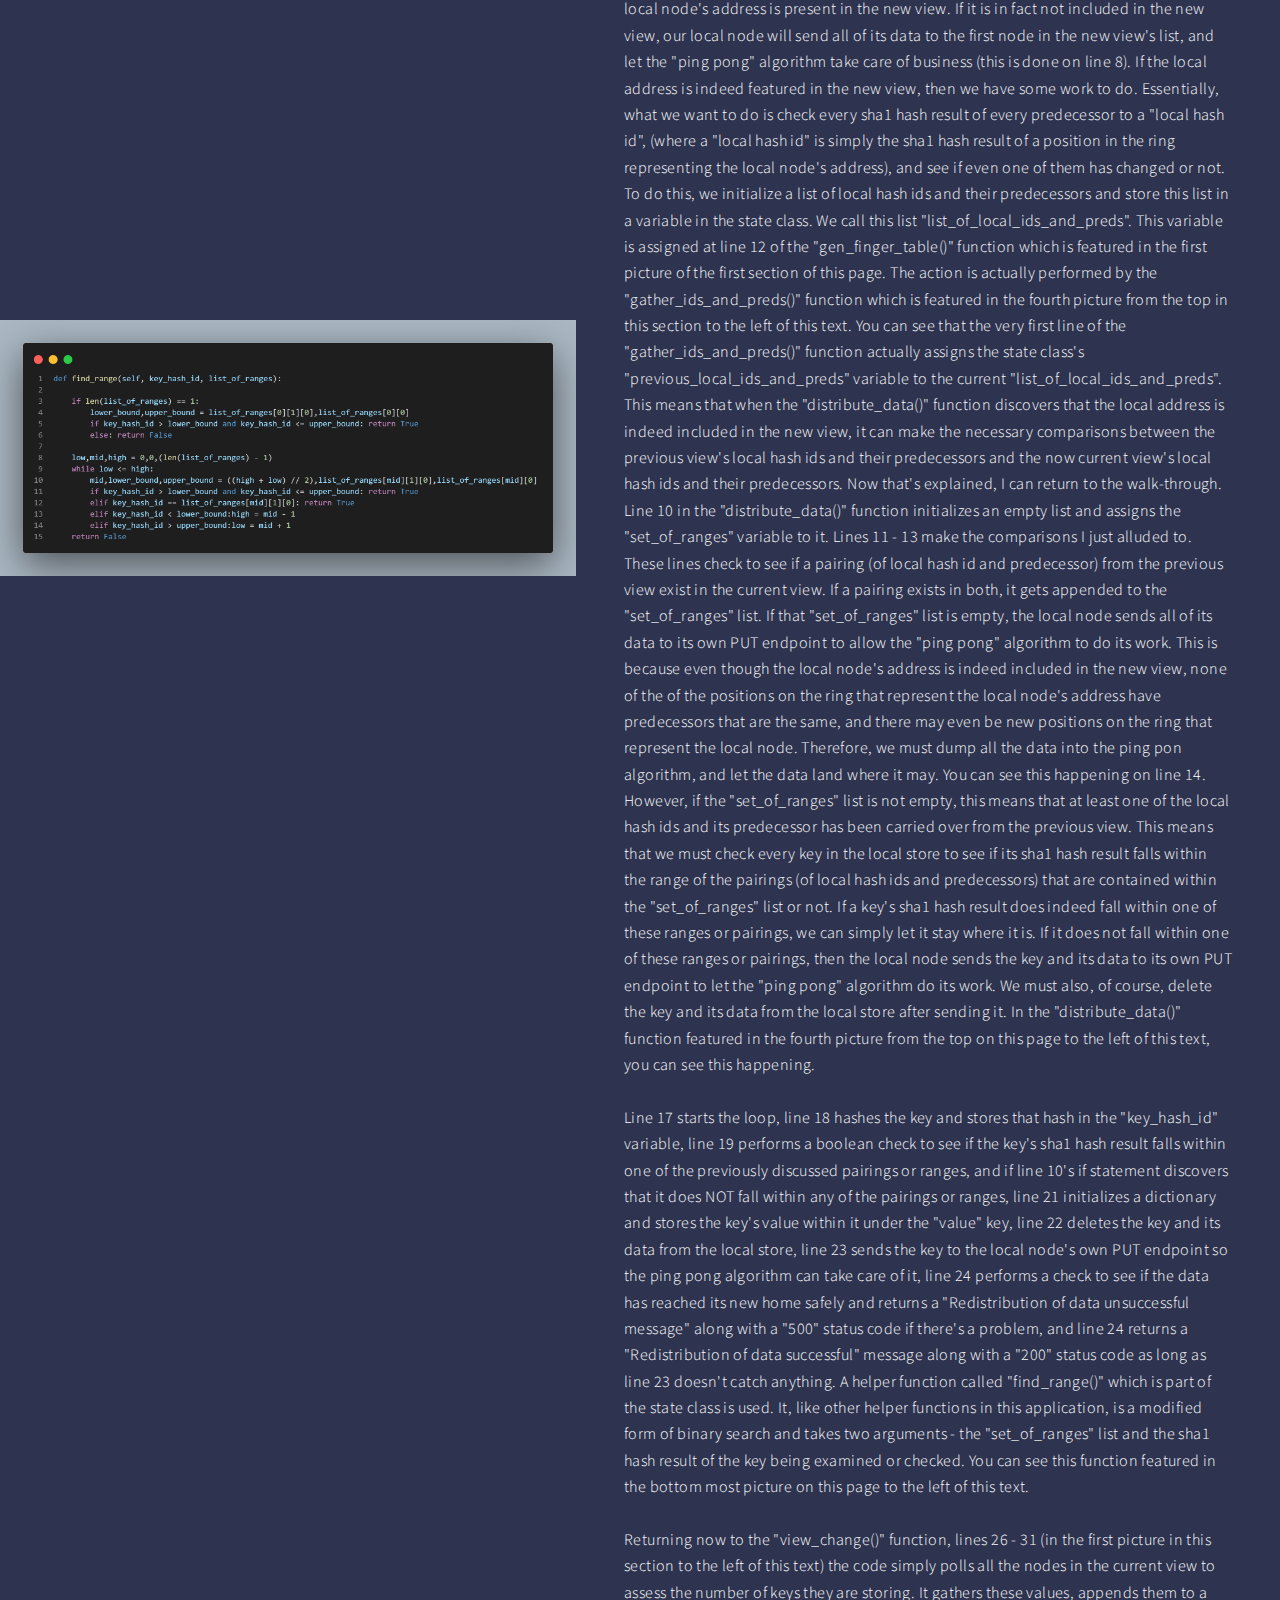
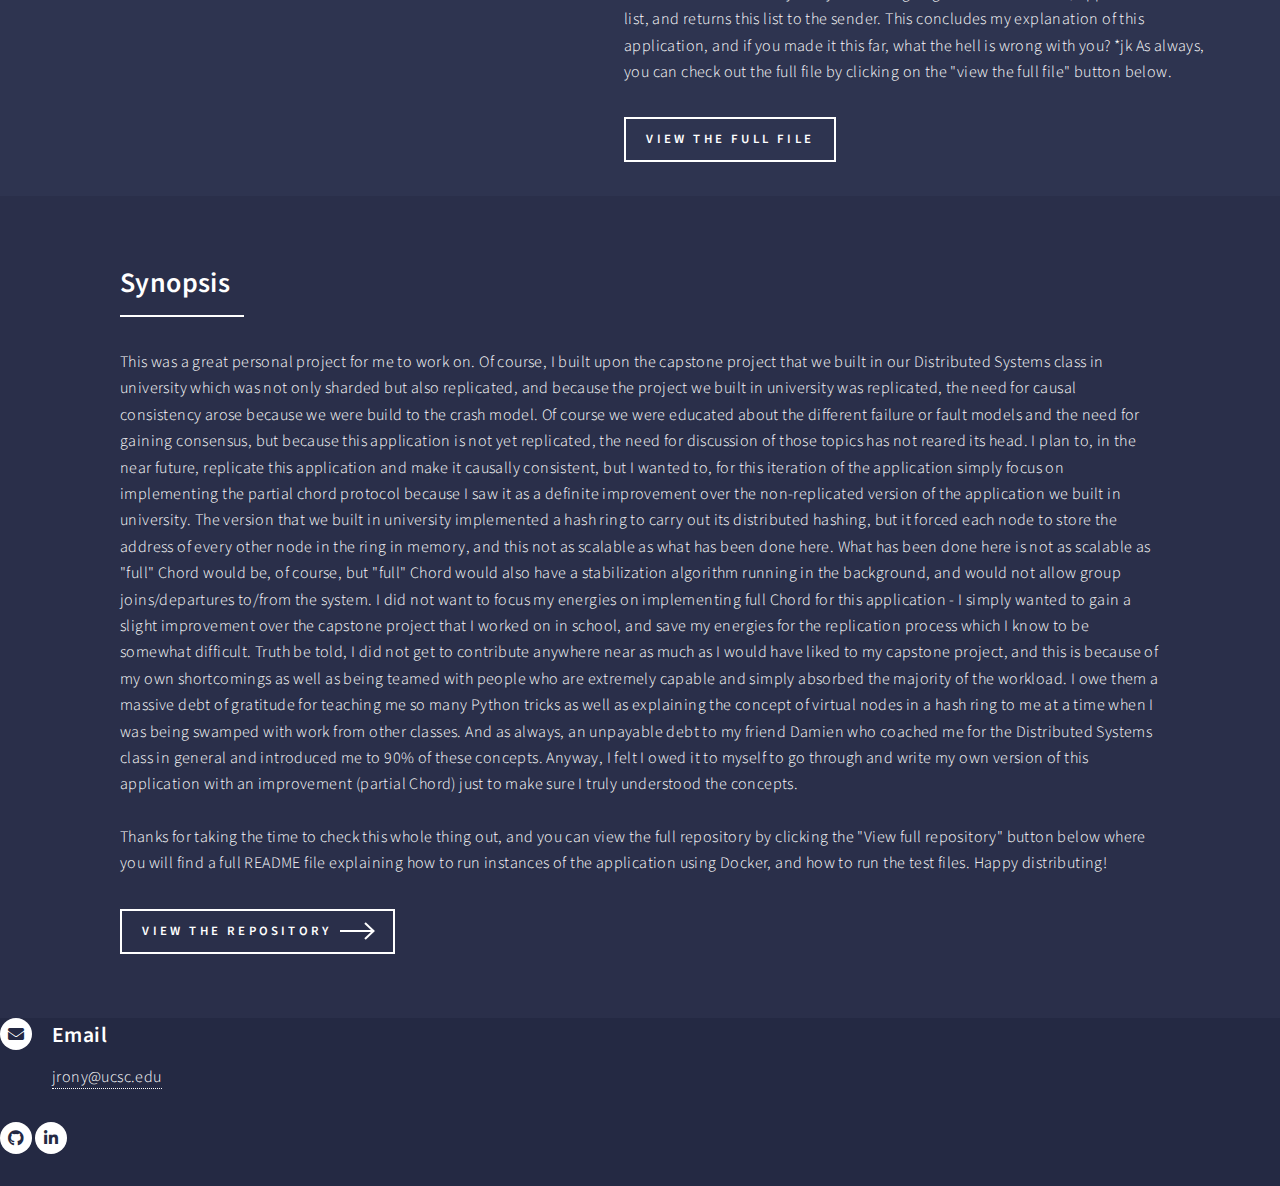
==== commit 3a2ee463: "Add files via upload" ====
--- a/DSS.html
+++ b/DSS.html
@@ -89,13 +89,13 @@
 								<section>
 									<a class="image">
 										<img src="images/genFingerTablePic.png" alt="" data position="top center"/>
-                                        <br /><br /><br /><br /><br /><br /><br /><br /><br /><br /><br /><br /><br /><br />
+                                        <br /><br /><br /><br /><br /><br /><br /><br /><br /><br /><br /><br /><br /><br /><br /><br /><br /><br /><br /><br /><br /><br />
                                         <img src="images/4NodesBecomes8.jpg" alt="" data position="top center"/>
-                                        <br /><br /><br /><br /><br /><br /><br /><br /><br /><br /><br /><br /><br /><br />
+                                        <br /><br /><br /><br /><br /><br /><br /><br /><br /><br /><br /><br /><br /><br /><br /><br /><br /><br /><br /><br /><br /><br />
                                         <img src="images/8NodesBecomes24.jpg" alt="" data position="top center"/>
-                                        <br /><br /><br /><br /><br /><br /><br /><br /><br /><br /><br /><br /><br /><br />
+                                        <br /><br /><br /><br /><br /><br /><br /><br /><br /><br /><br /><br /><br /><br /><br /><br /><br /><br /><br /><br /><br /><br />
                                         <img src="images/dataStructureClearPic.png" alt="" data position="top center"/>
-                                        <br /><br /><br /><br /><br /><br /><br /><br /><br /><br /><br /><br /><br /><br />
+                                        <br /><br /><br /><br /><br /><br /><br /><br /><br /><br /><br /><br /><br /><br /><br /><br /><br /><br /><br /><br /><br /><br />
                                         <img src="images/hashAndStoreAddressPic.png" alt="" data position="top center"/>
 									</a>
 									<div class="content">
@@ -228,9 +228,9 @@
 								<section>
 									<a class="image">
 										<img src="images/handlePutFunctionPic.png" alt="" data-position="top center" />
-                                        <br /><br /><br /><br /><br /><br /><br /><br /><br /><br /><br /><br /><br /><br /><br /><br /><br /><br /><br /><br /><br /><br /><br /><br /><br /><br /><br /><br /><br />
+                                        <br /><br /><br /><br /><br /><br /><br /><br /><br /><br /><br /><br /><br /><br /><br /><br /><br /><br /><br /><br /><br /><br /><br /><br /><br /><br /><br /><br /><br /><br /><br /><br /><br /><br /><br /><br /><br />
                                         <img src="images/mapsToPic.png" alt="" data-position="top center" />
-                                        <br /><br /><br /><br /><br /><br /><br /><br /><br /><br /><br /><br /><br /><br /><br /><br /><br /><br /><br /><br /><br /><br /><br /><br /><br /><br /><br /><br /><br />
+                                        <br /><br /><br /><br /><br /><br /><br /><br /><br /><br /><br /><br /><br /><br /><br /><br /><br /><br /><br /><br /><br /><br /><br /><br /><br /><br /><br /><br /><br /><br /><br /><br /><br /><br /><br /><br /><br />
                                         <img src="images/immediatePredPic.png" alt="" data-position="top center" />
 									</a>
 									<div class="content">
@@ -350,13 +350,13 @@
 								<section>
 									<a class="image">
 										<img src="images/viewChangeFunctionPic.png" alt="" data position="top center"/>
-                                        <br /><br /><br /><br /><br /><br /><br /><br /><br /><br /><br /><br /><br /><br /><br /><br />
+                                        <br /><br /><br /><br /><br /><br /><br /><br /><br /><br /><br /><br /><br /><br /><br /><br /><br /><br /><br /><br /><br /><br /><br /><br />
                                         <img src="images/viewChangeActionPic.png" alt="" data position="top center"/>
-                                        <br /><br /><br /><br /><br /><br /><br /><br /><br /><br /><br /><br /><br /><br /><br /><br />
+                                        <br /><br /><br /><br /><br /><br /><br /><br /><br /><br /><br /><br /><br /><br /><br /><br /><br /><br /><br /><br /><br /><br /><br /><br />
                                         <img src="images/dataDistributePic.png" alt="" data position="top center"/>
-                                        <br /><br /><br /><br /><br /><br /><br /><br /><br /><br /><br /><br /><br /><br /><br /><br />
+                                        <br /><br /><br /><br /><br /><br /><br /><br /><br /><br /><br /><br /><br /><br /><br /><br /><br /><br /><br /><br /><br /><br /><br /><br />
                                         <img src="images/gatherIdsAndPredsPic.png" alt="" data position="top center"/>
-                                        <br /><br /><br /><br /><br /><br /><br /><br /><br /><br /><br /><br /><br /><br /><br /><br />
+                                        <br /><br /><br /><br /><br /><br /><br /><br /><br /><br /><br /><br /><br /><br /><br /><br /><br /><br /><br /><br /><br /><br /><br /><br />
                                         <img src="images/findRangePic.png" alt="" data position="top center"/>
 									</a>
 									<div class="content">
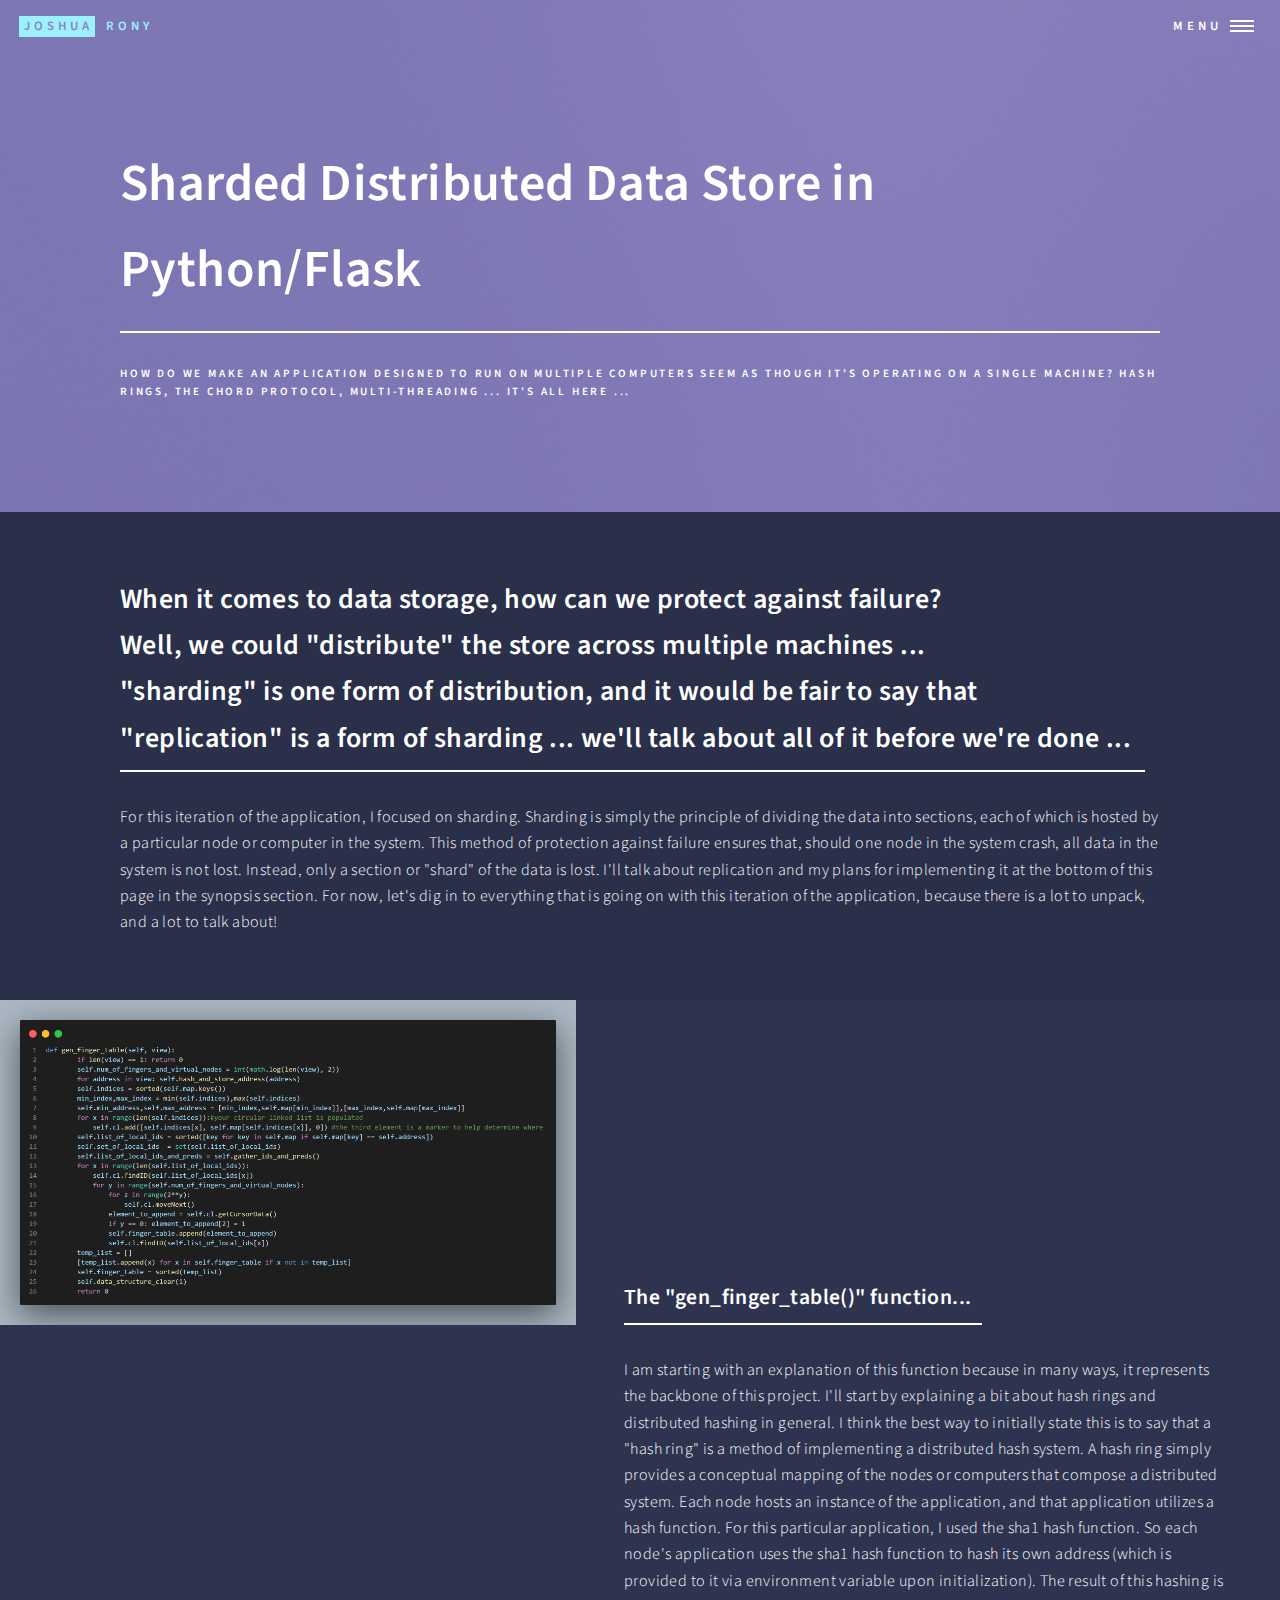
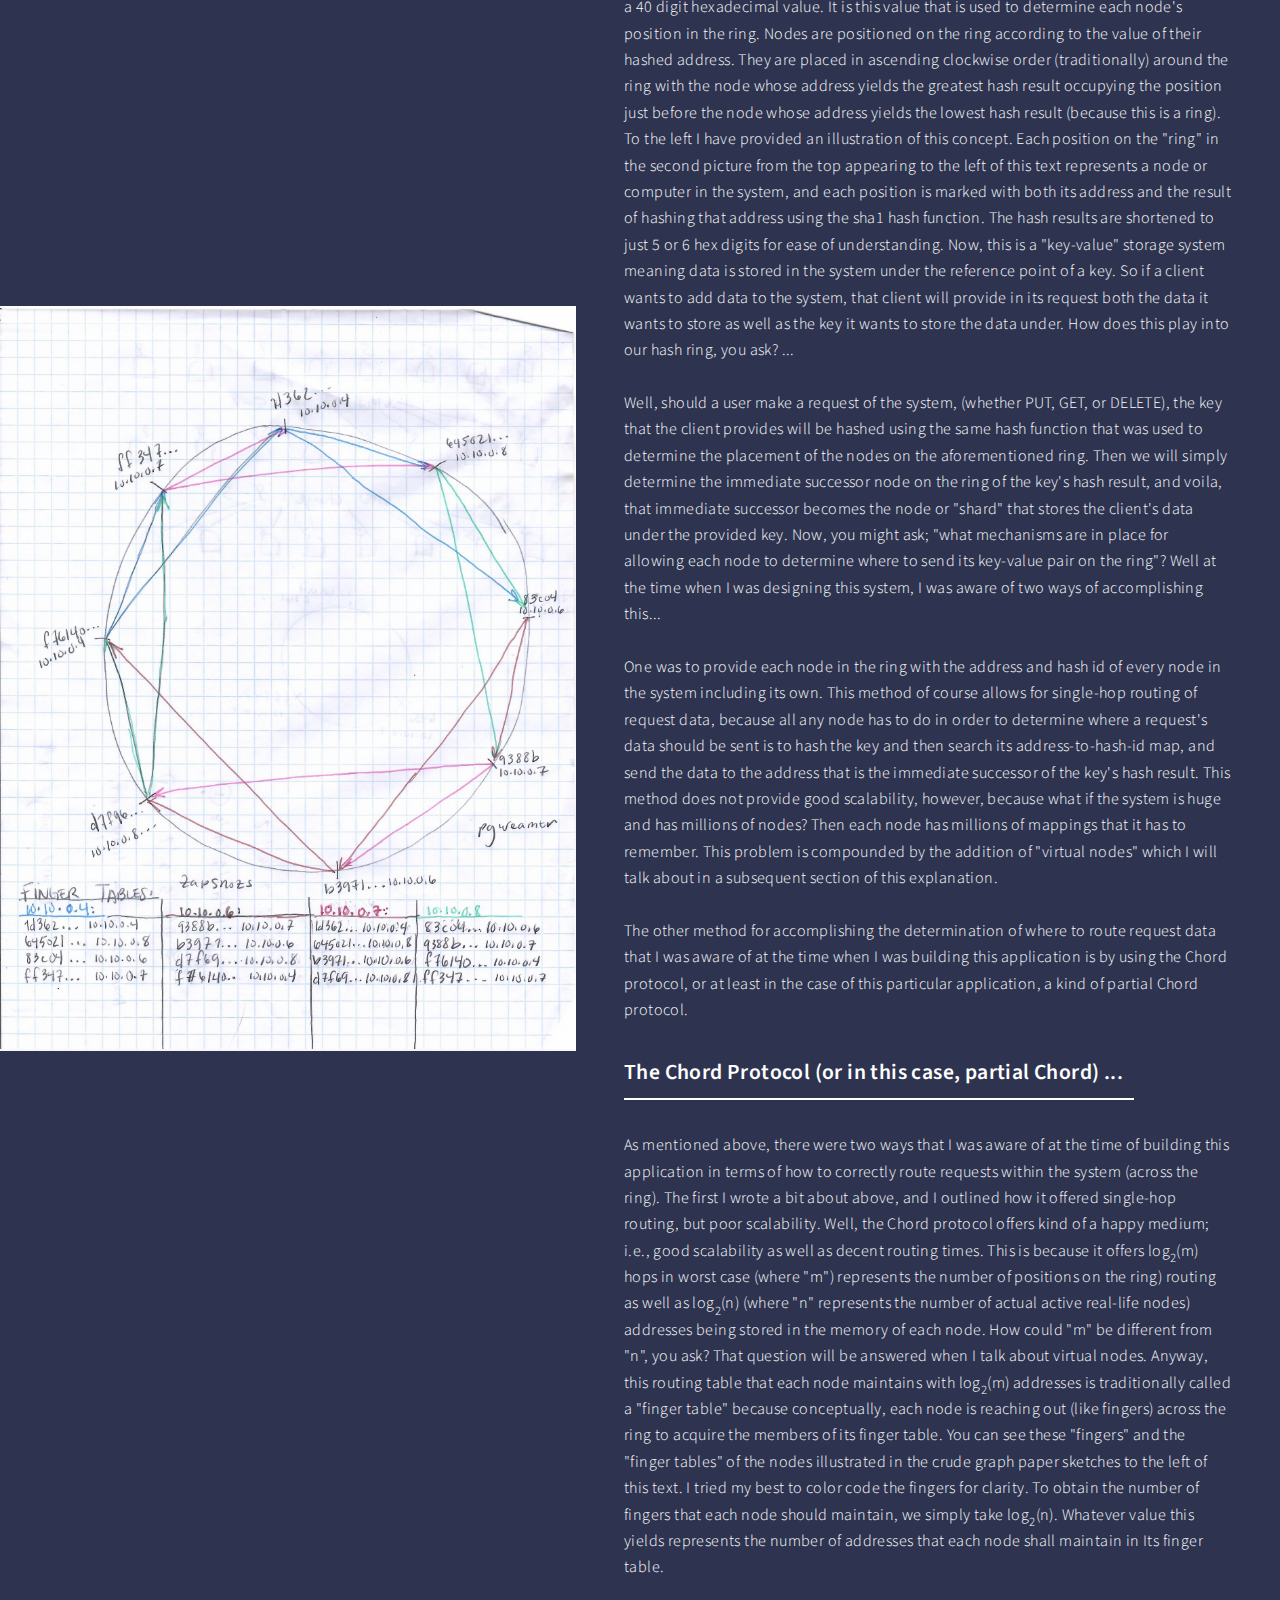
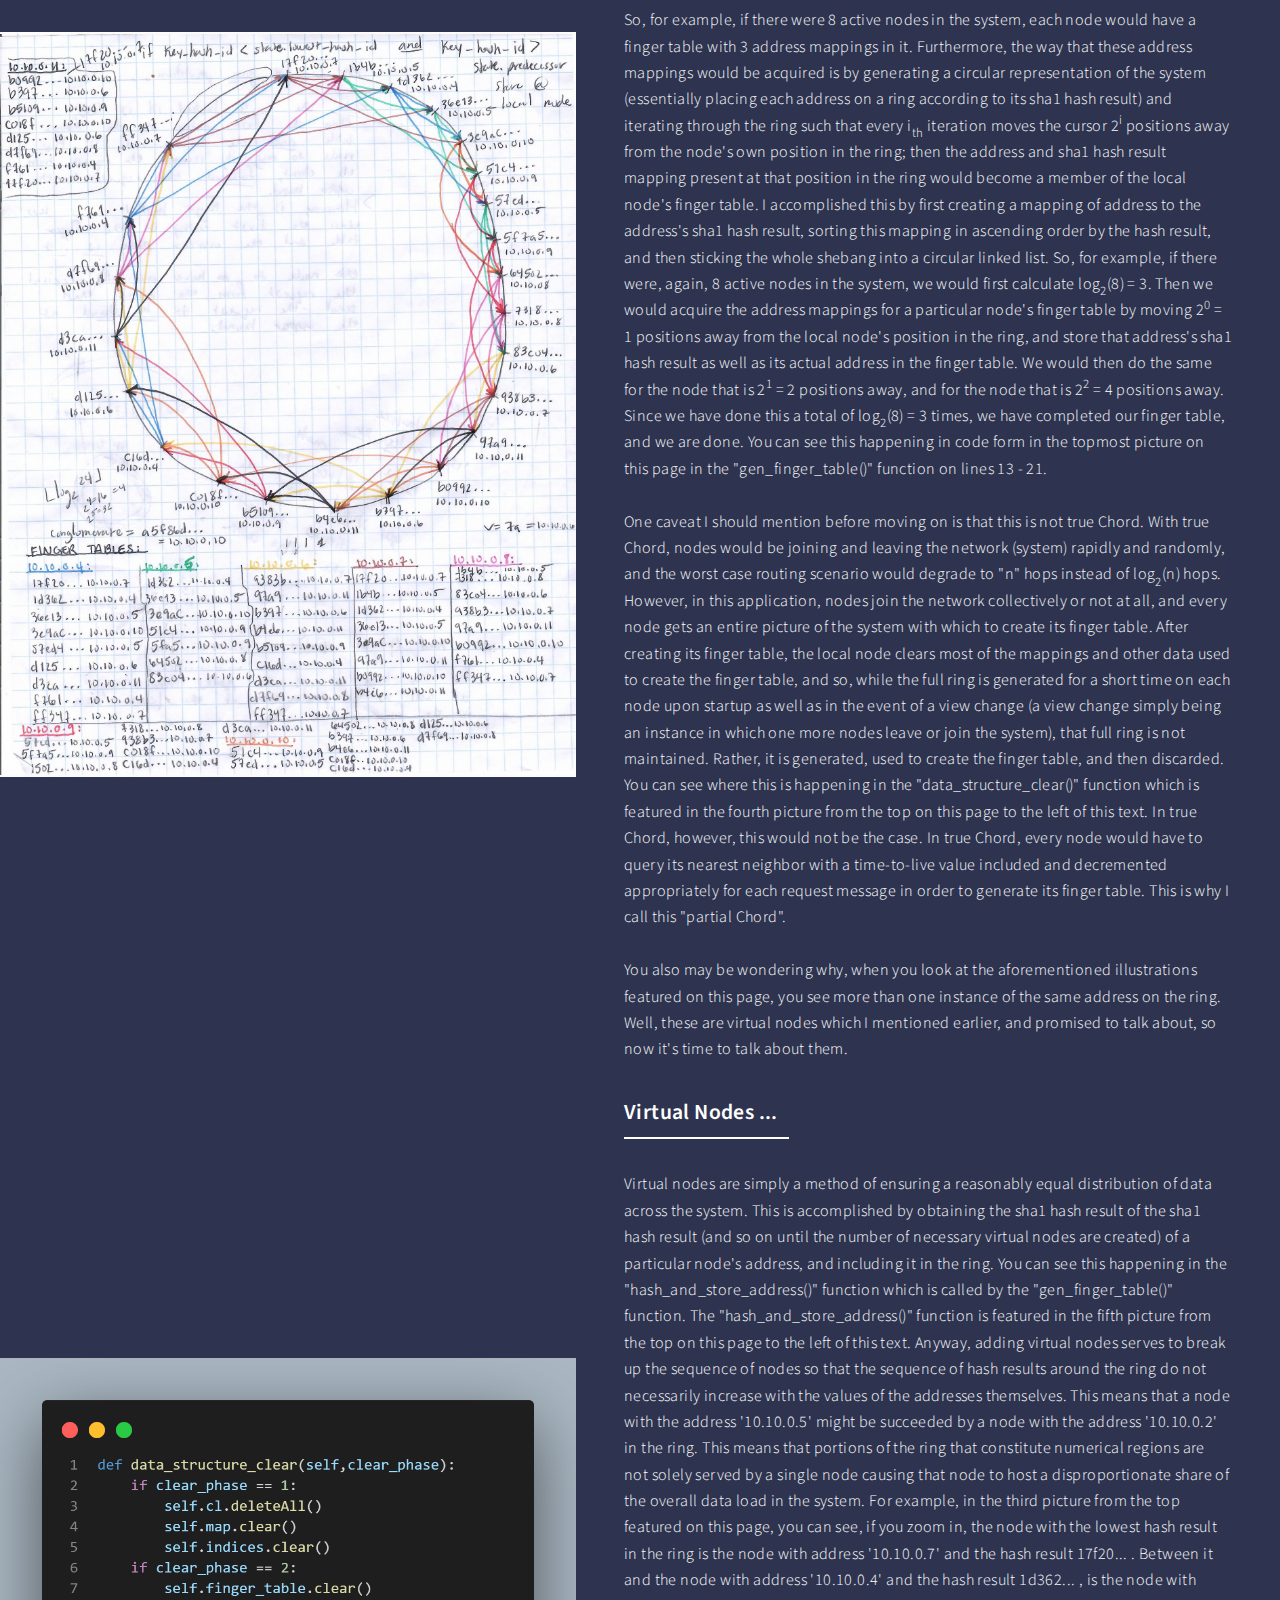
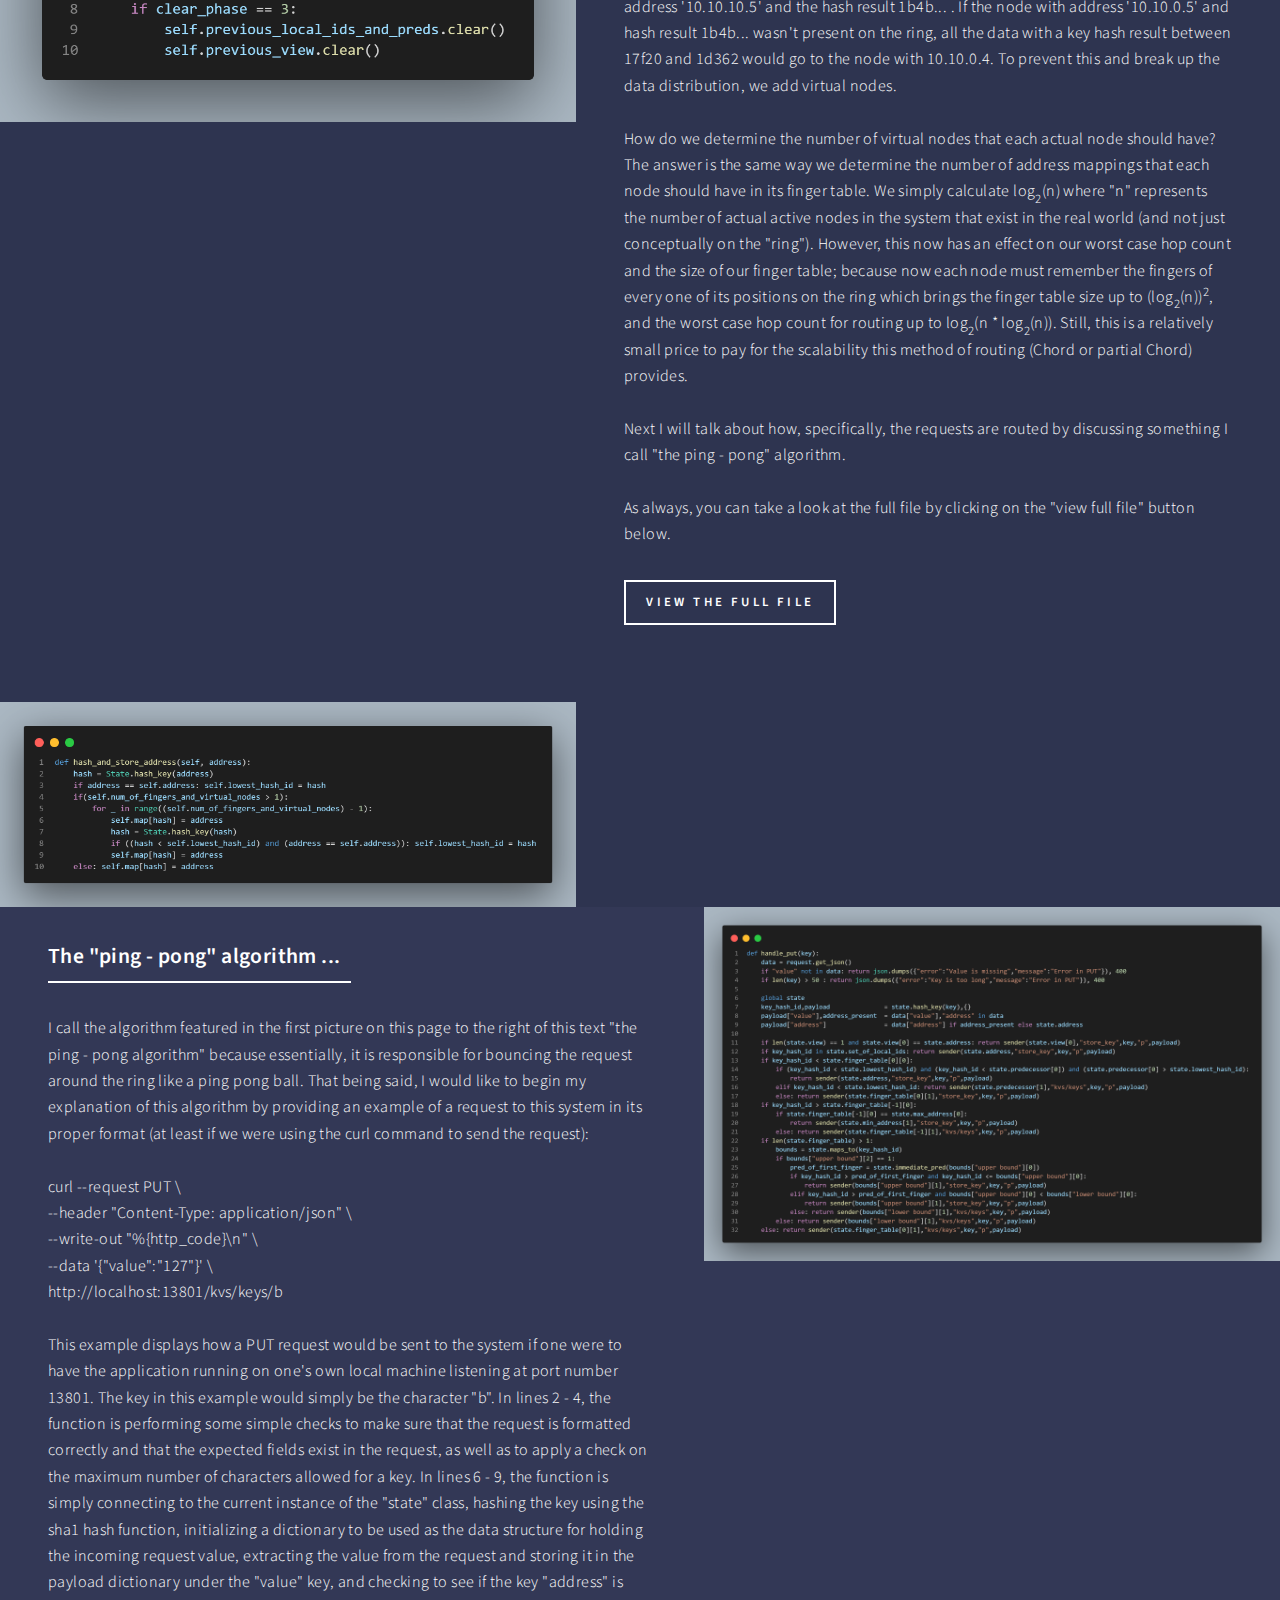
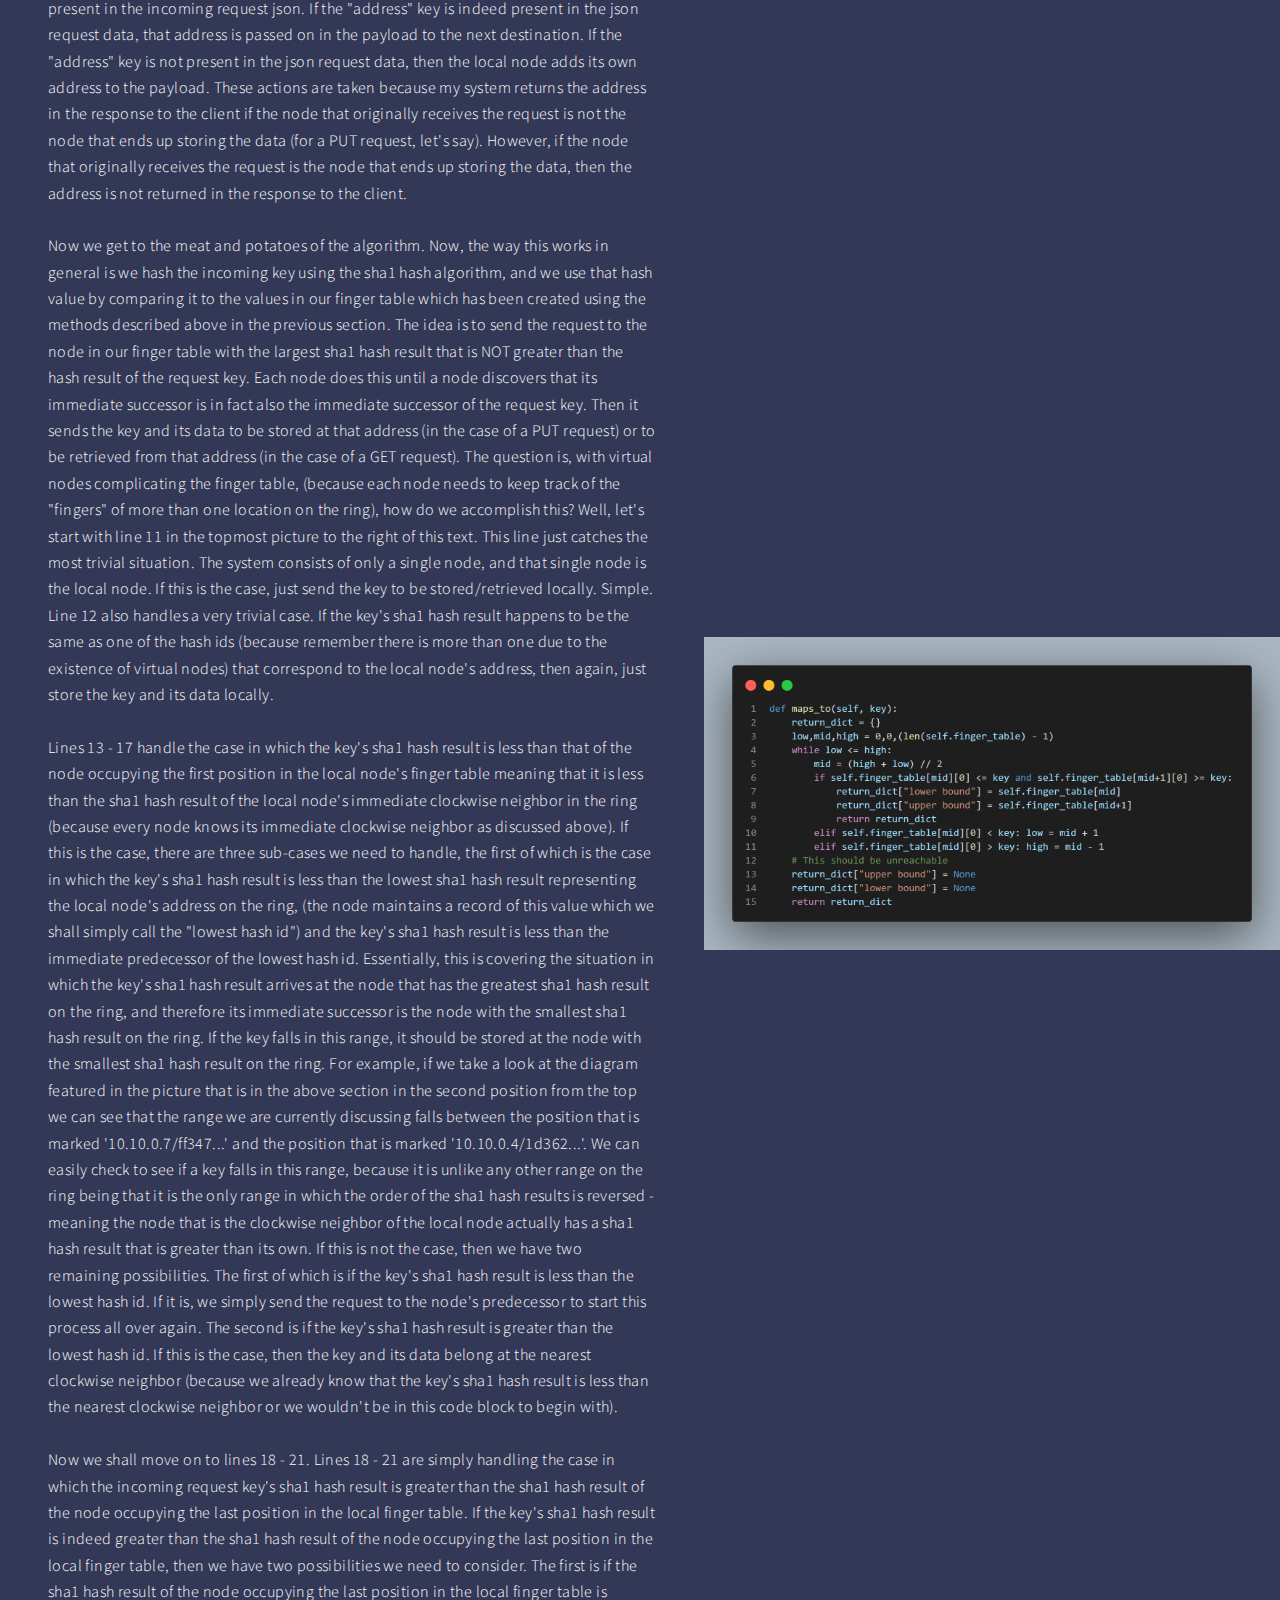
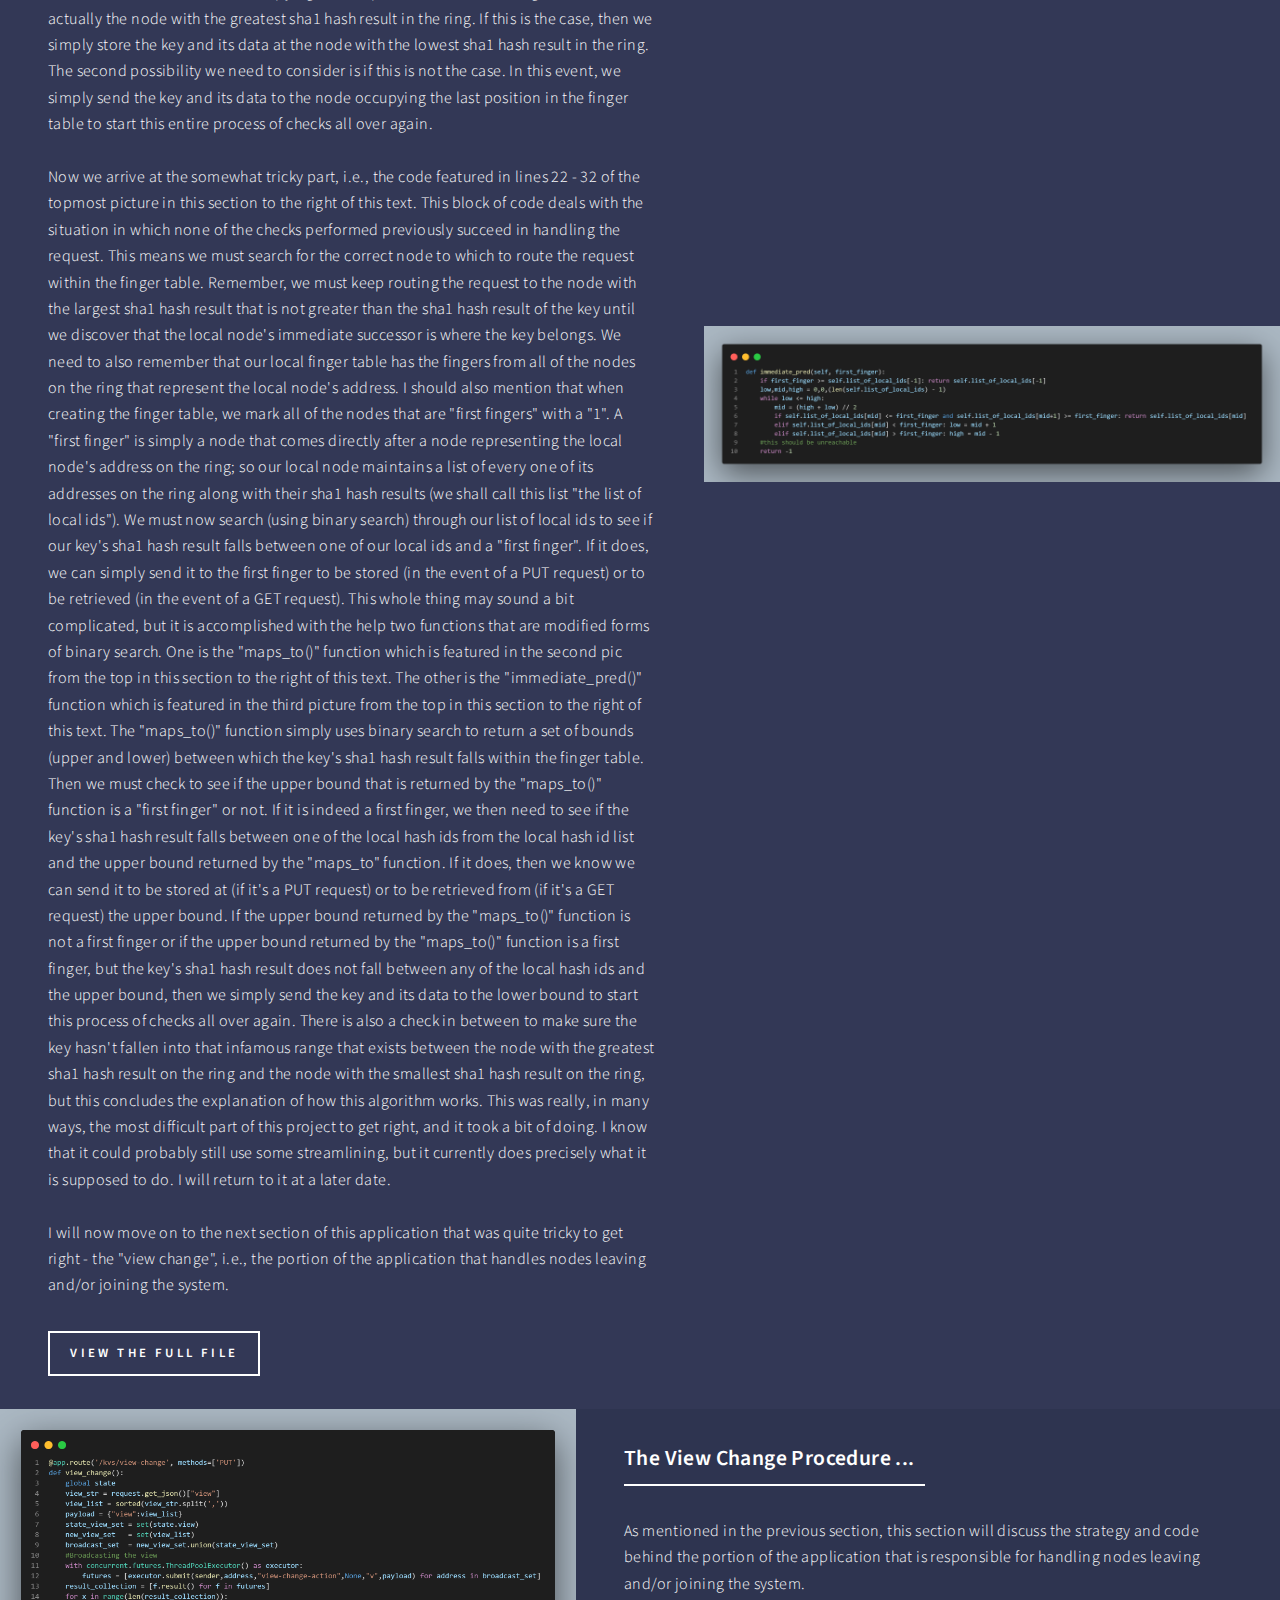
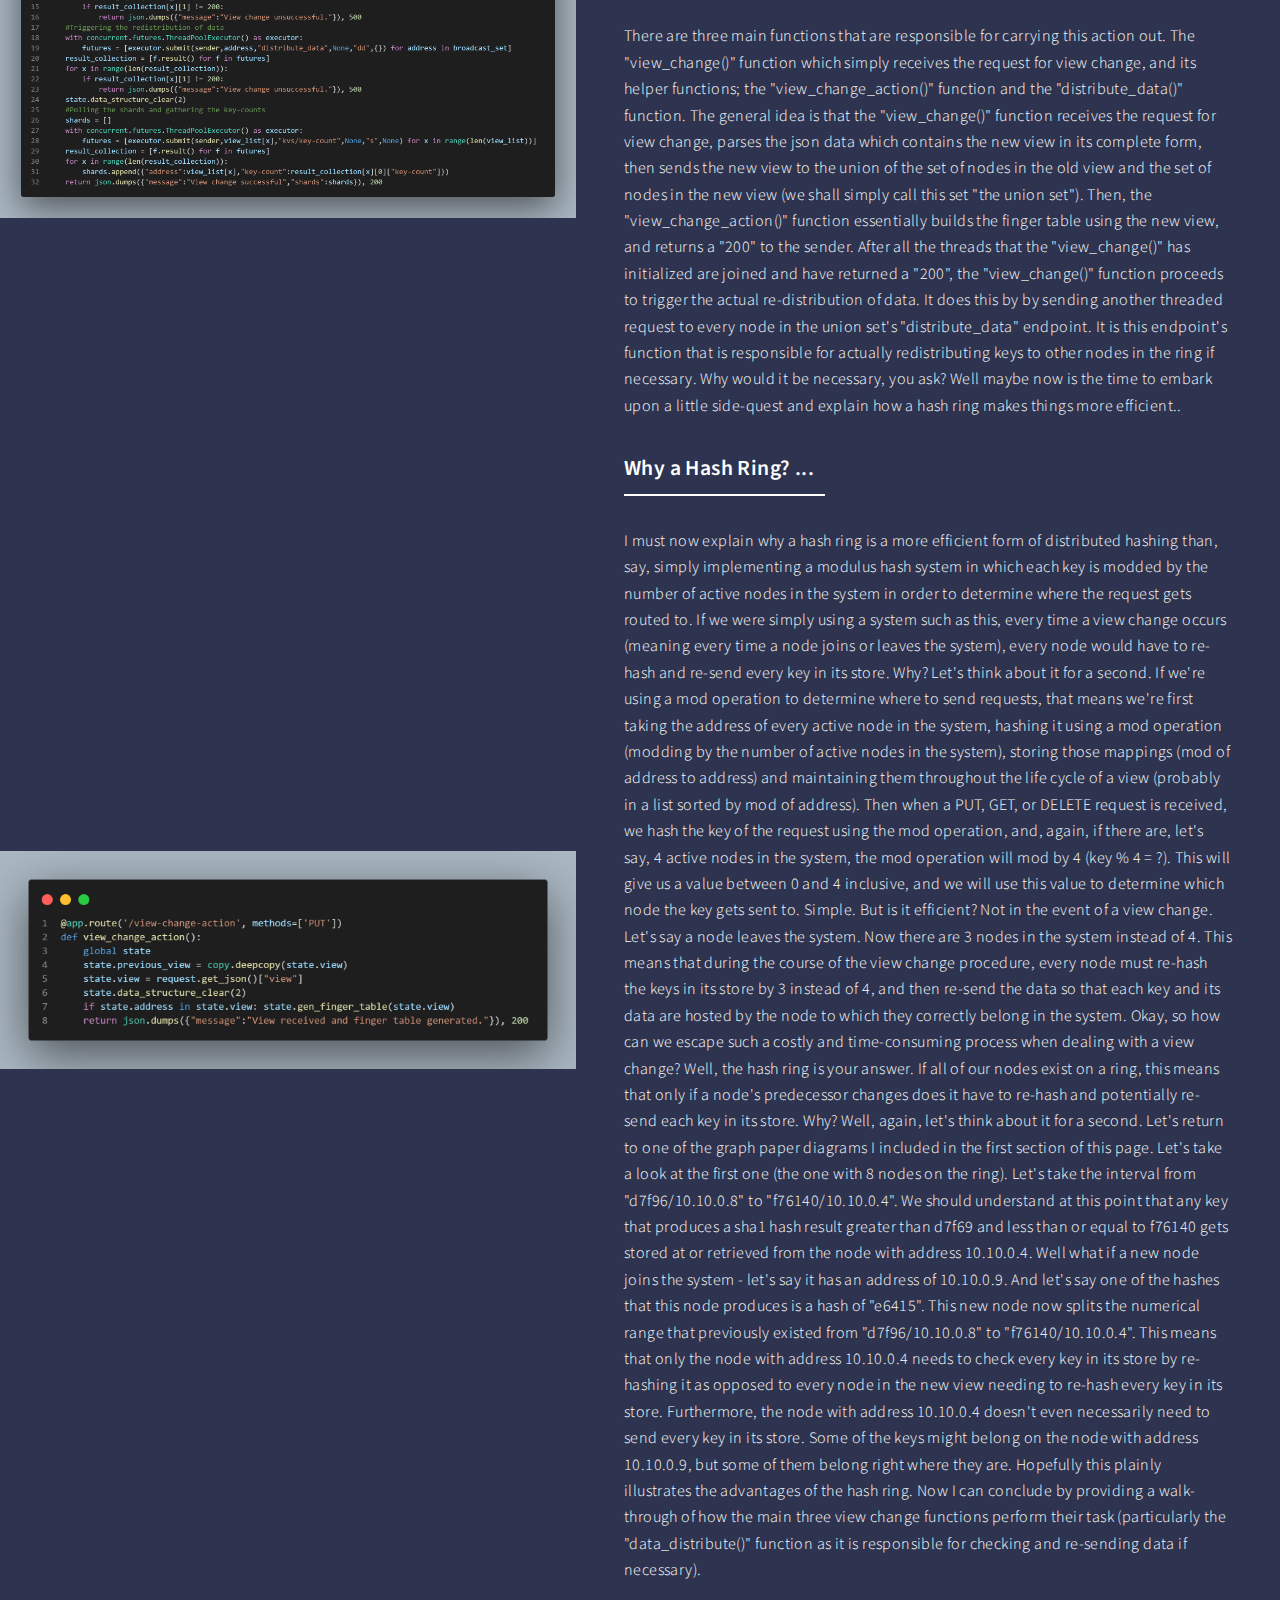
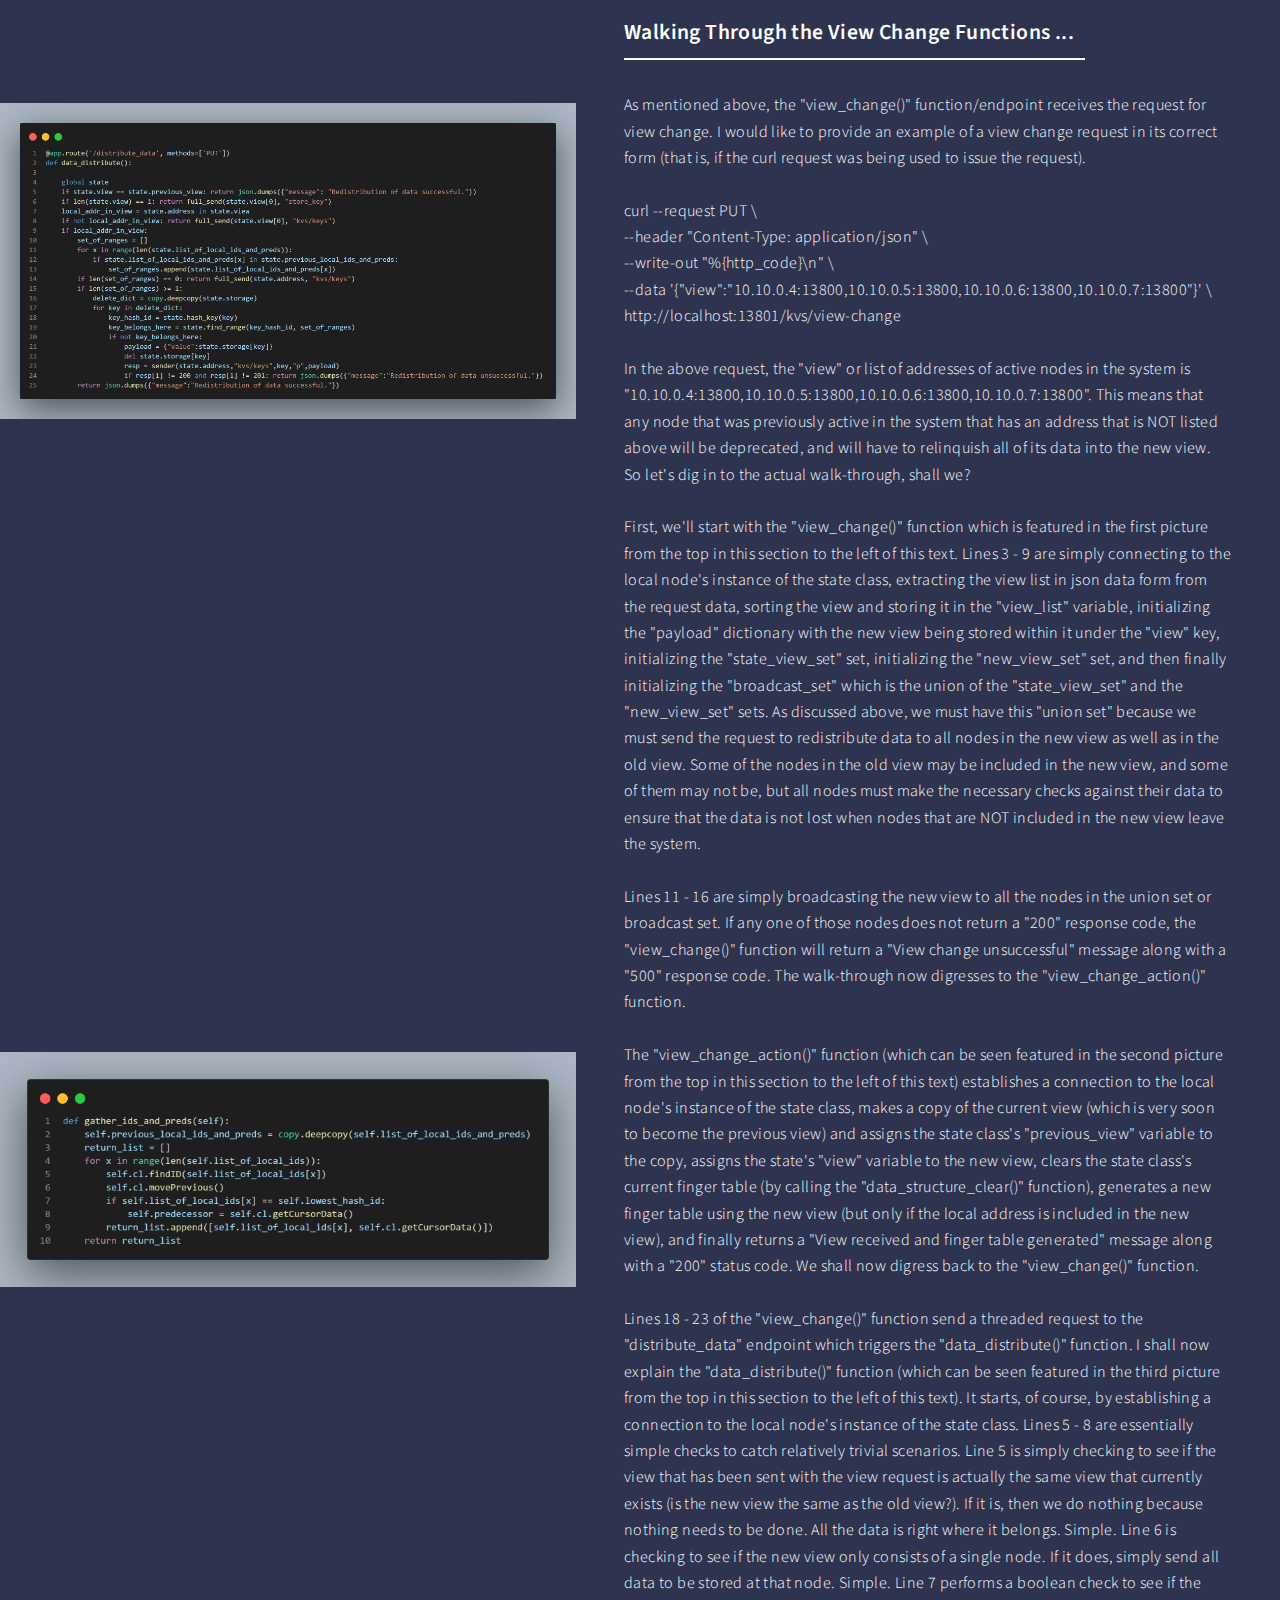
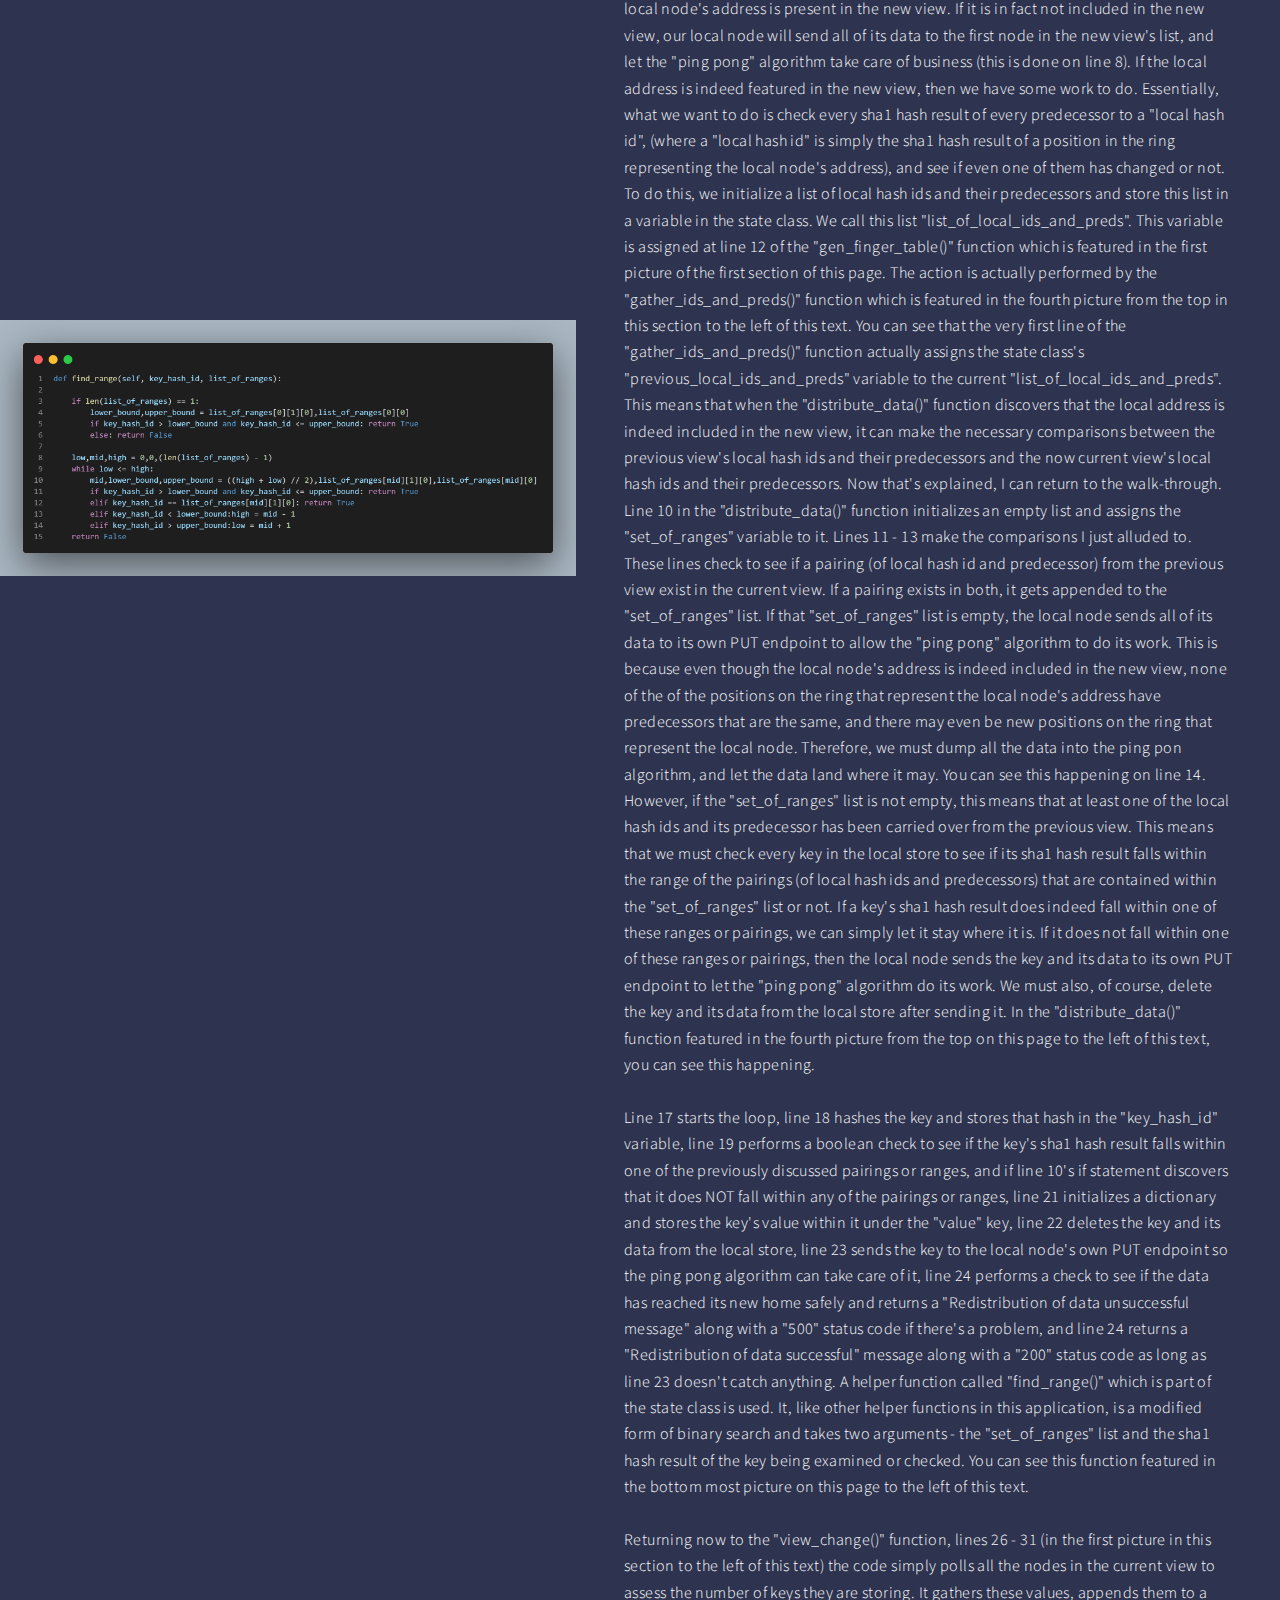
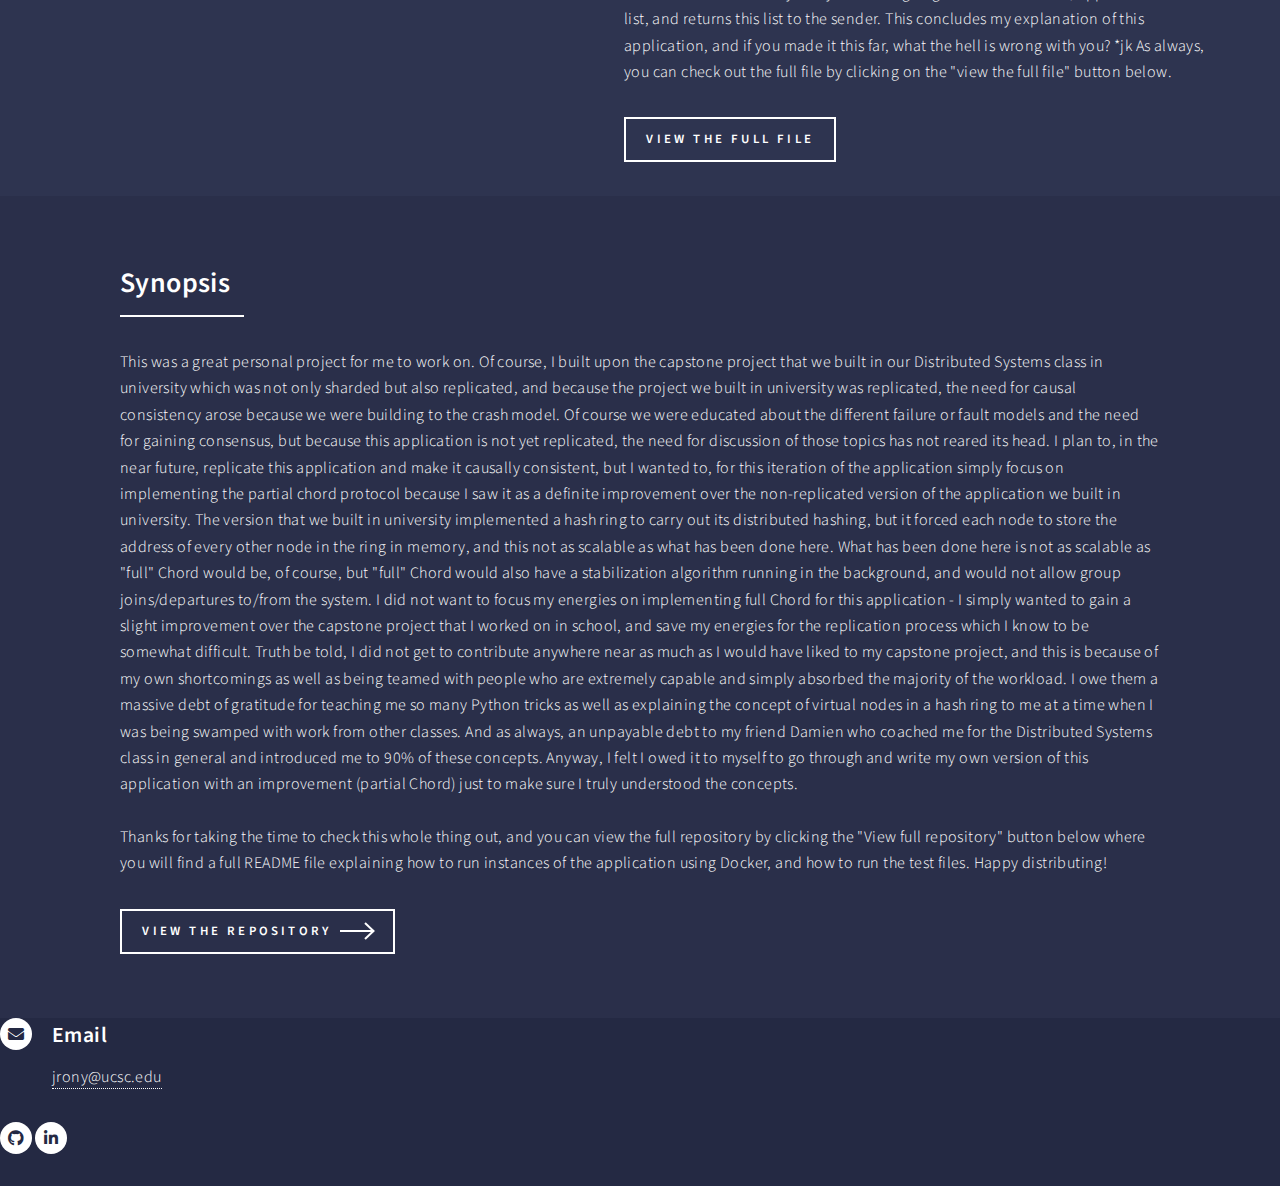
==== commit eb91d548: "Add files via upload" ====
--- a/DSS.html
+++ b/DSS.html
@@ -527,7 +527,7 @@
                                         This was a great personal project for me to work on.  Of course, I built upon the capstone project that 
                                         we built in our Distributed Systems class in university which was not only sharded but also replicated, 
                                         and because the project we built in university was replicated, the need for causal consistency arose because we 
-                                        were build to the crash model.  Of course we were educated about the different failure or fault models 
+                                        were building to the crash model.  Of course we were educated about the different failure or fault models 
                                         and the need for gaining consensus, but because this application is not yet replicated, the need for discussion 
                                         of those topics has not reared its head.  I plan to, in the near future, replicate this application and make 
                                         it causally consistent, but I wanted to, for this iteration of the application simply focus on implementing the 
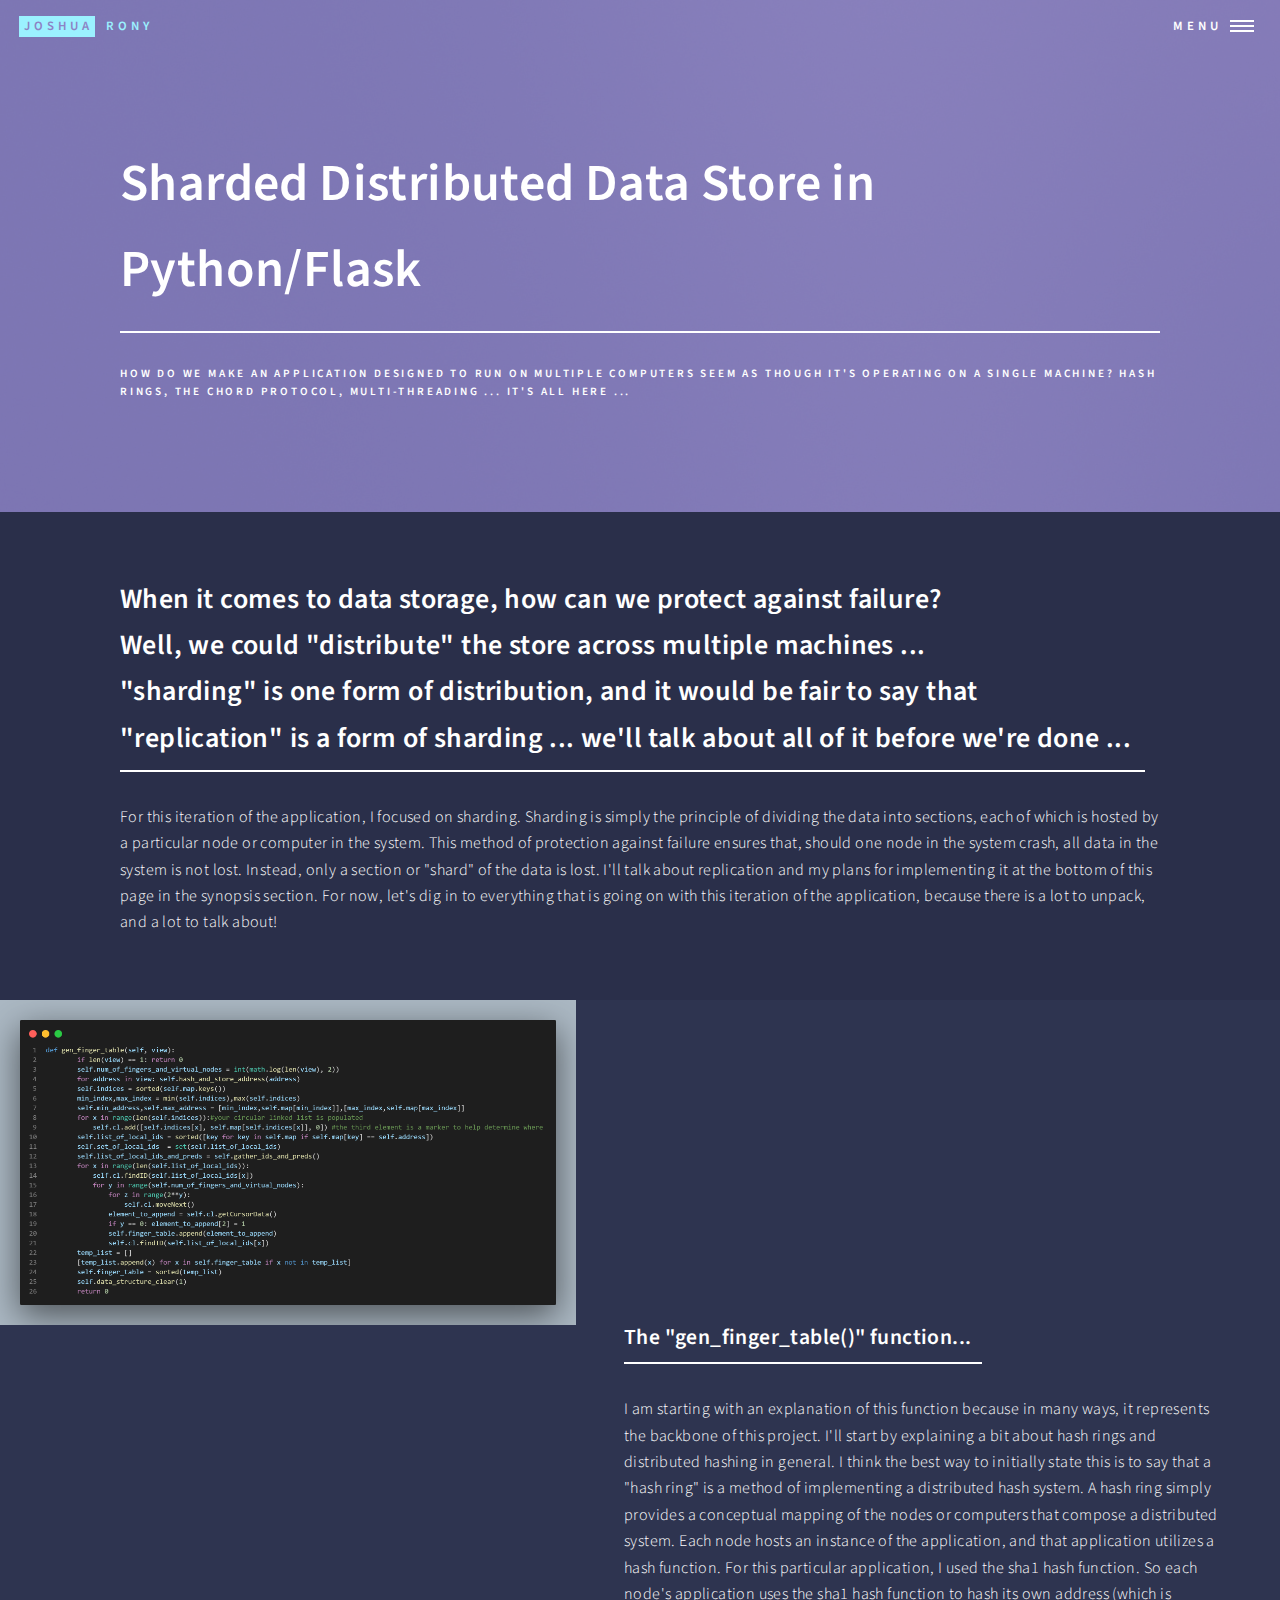
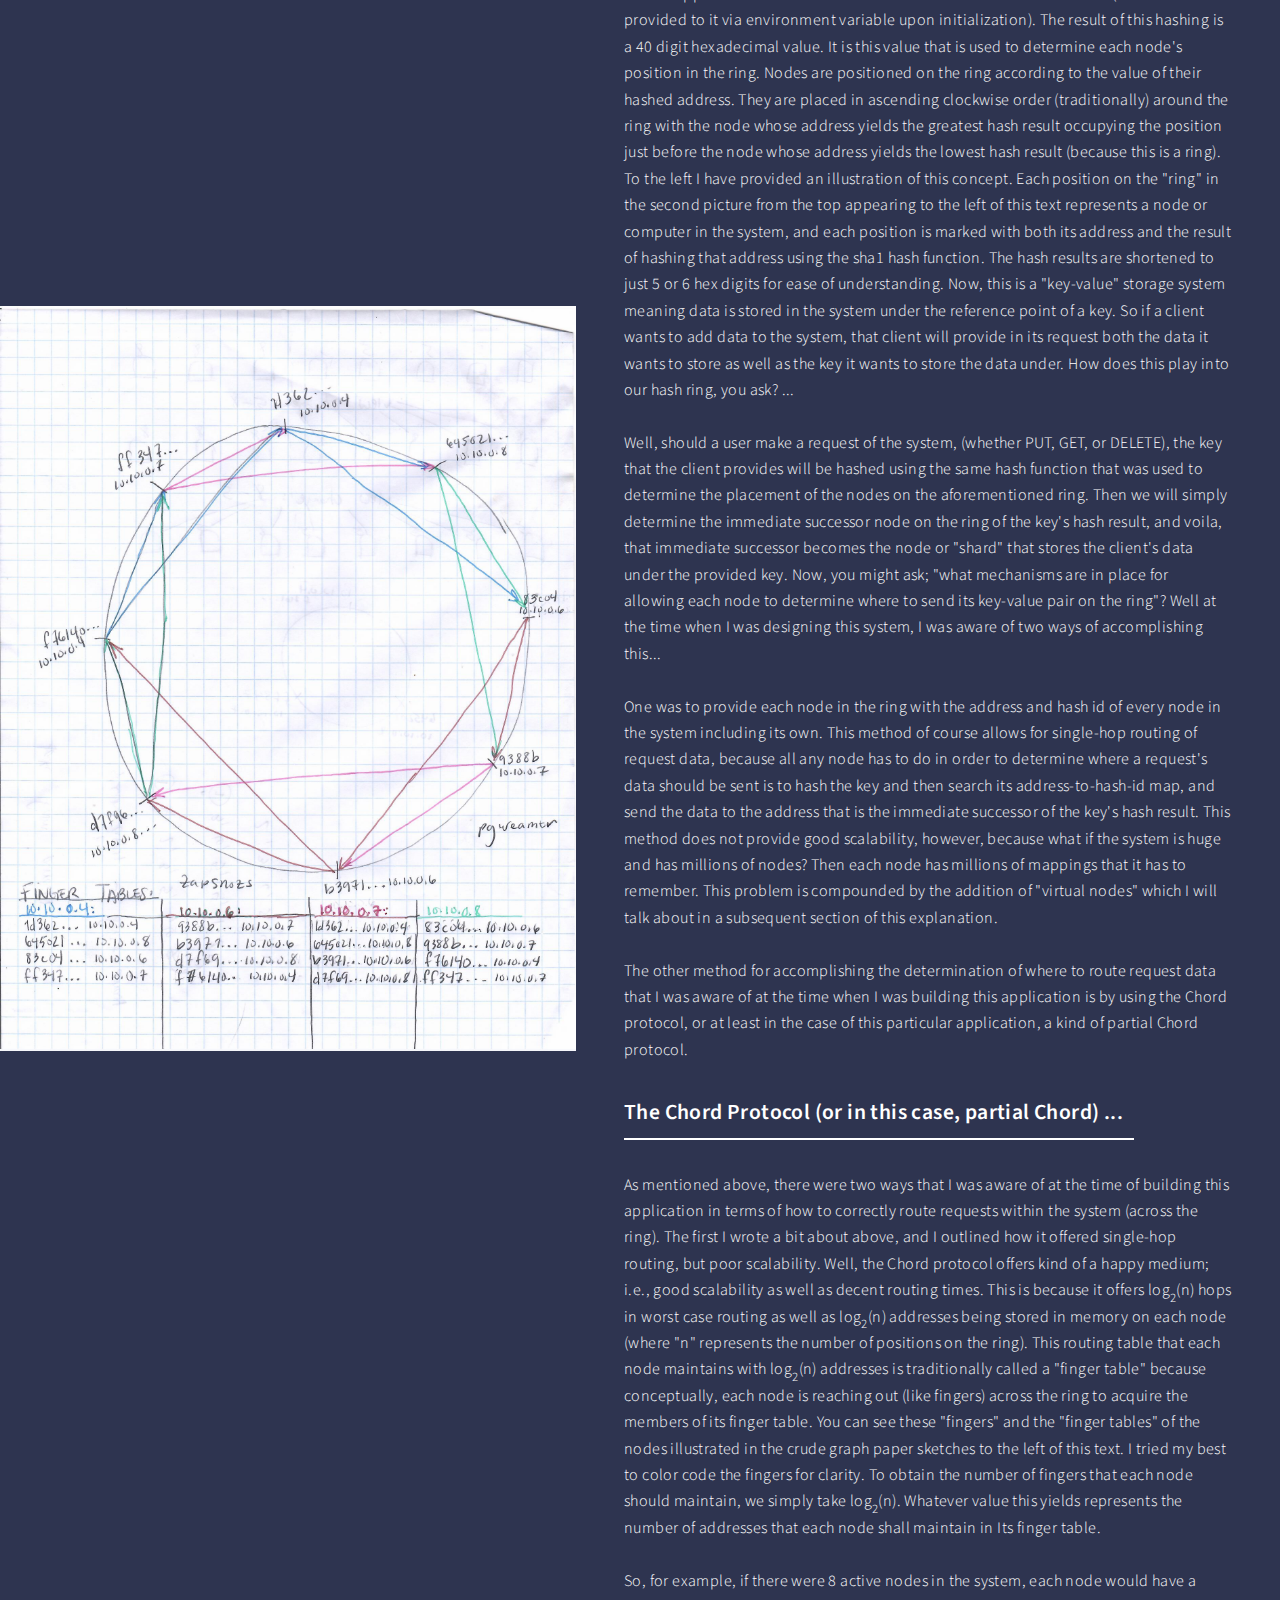
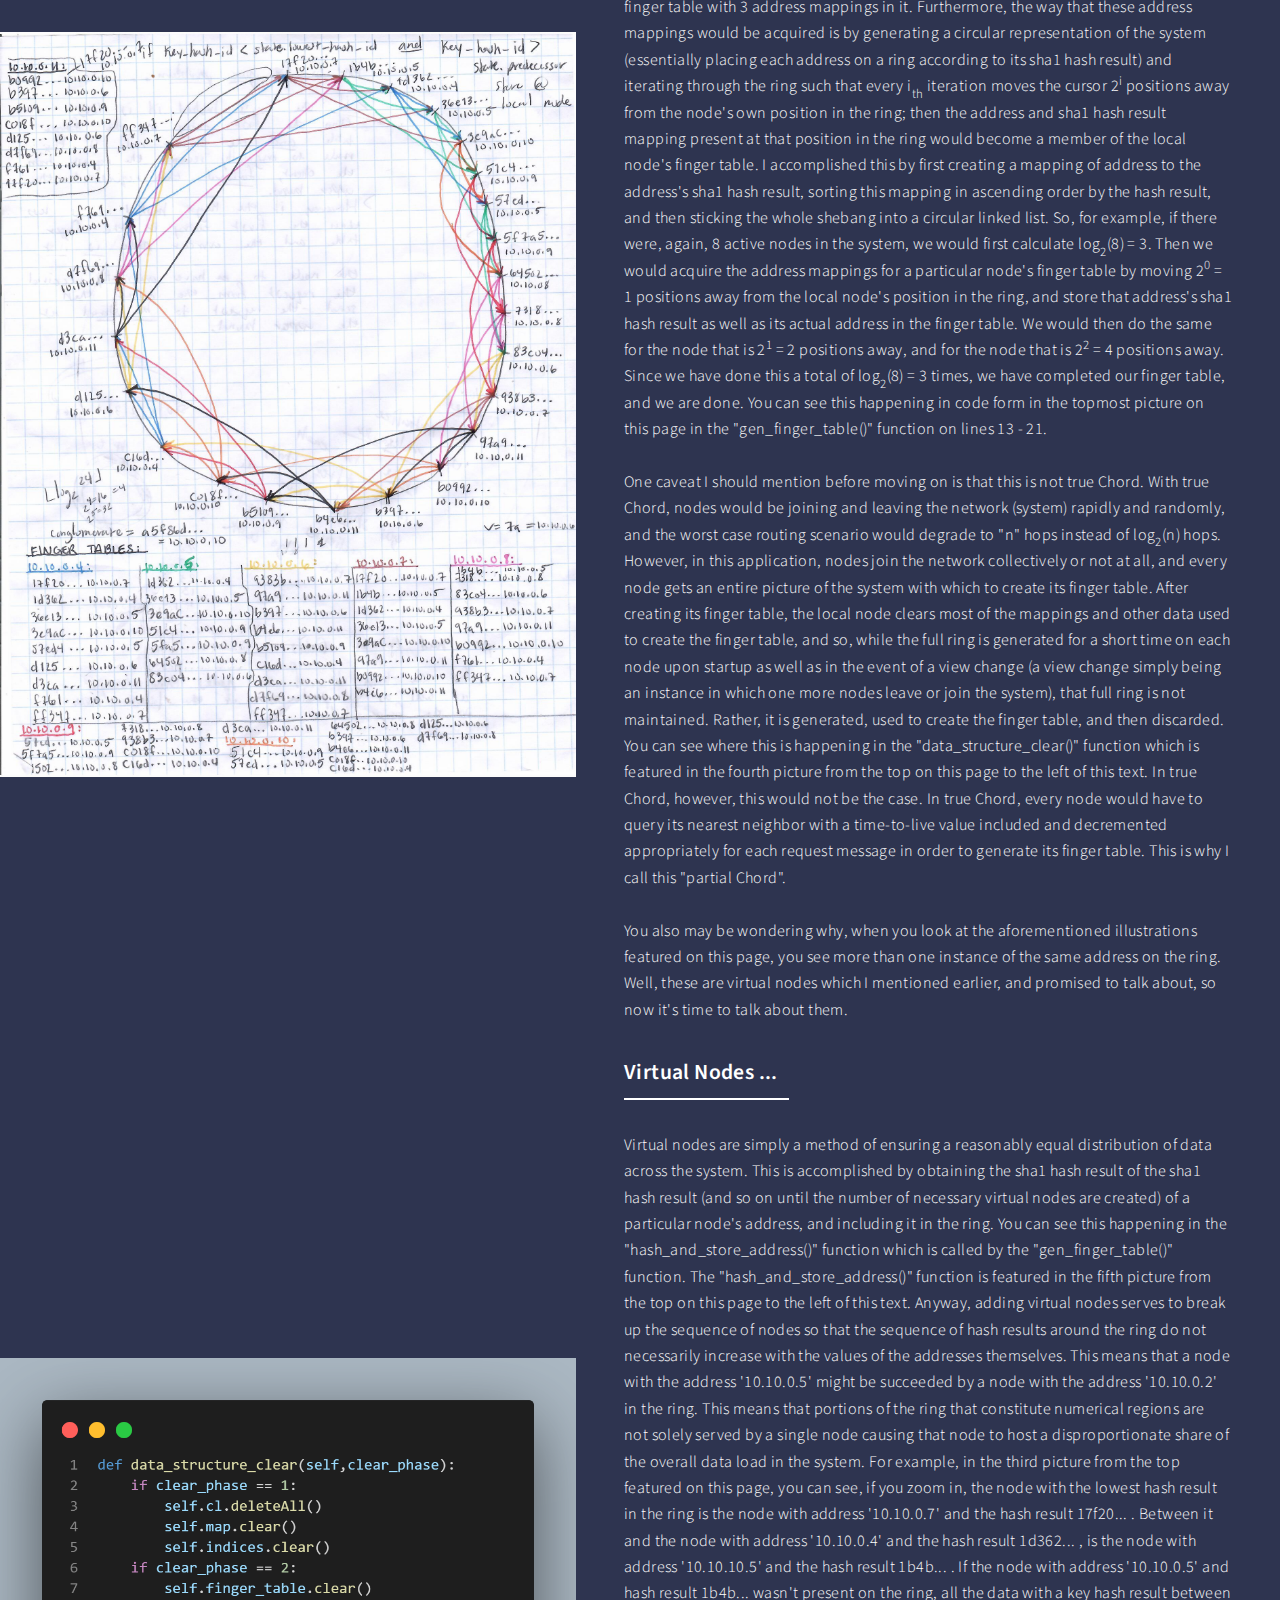
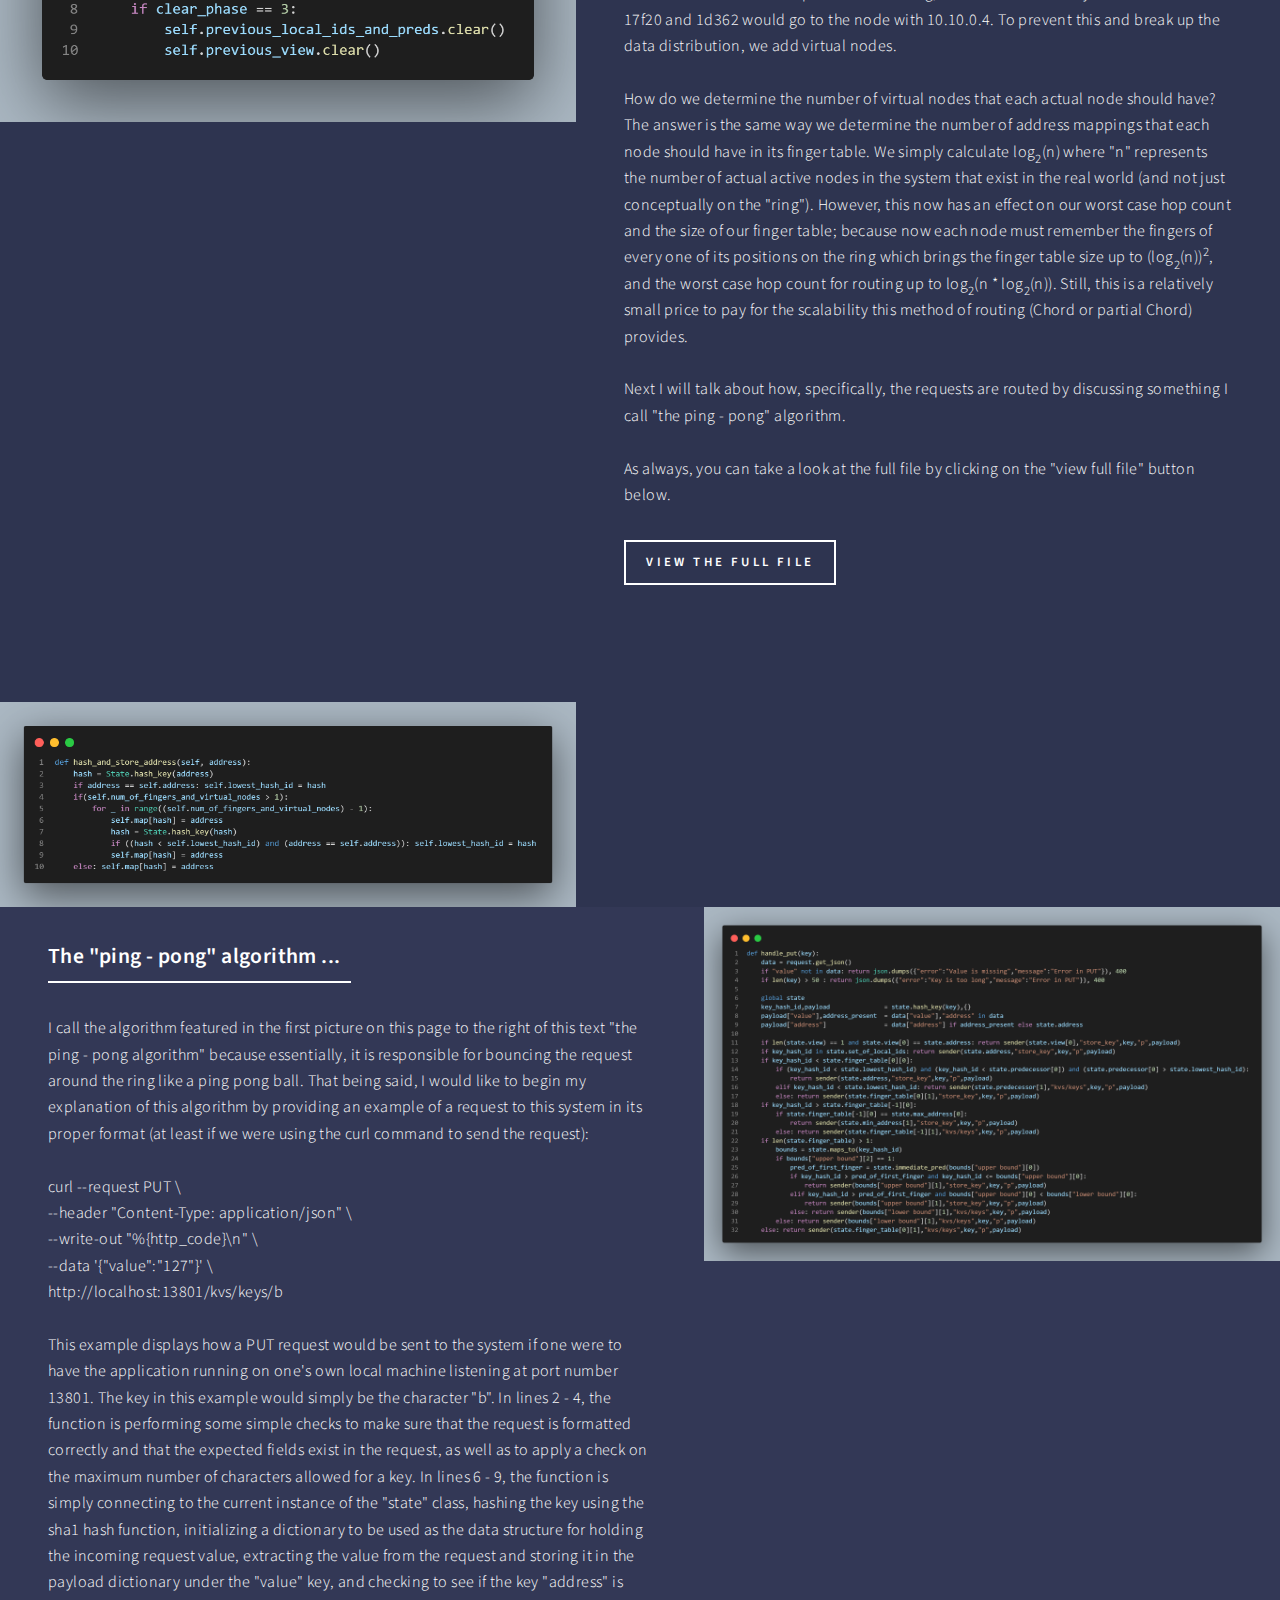
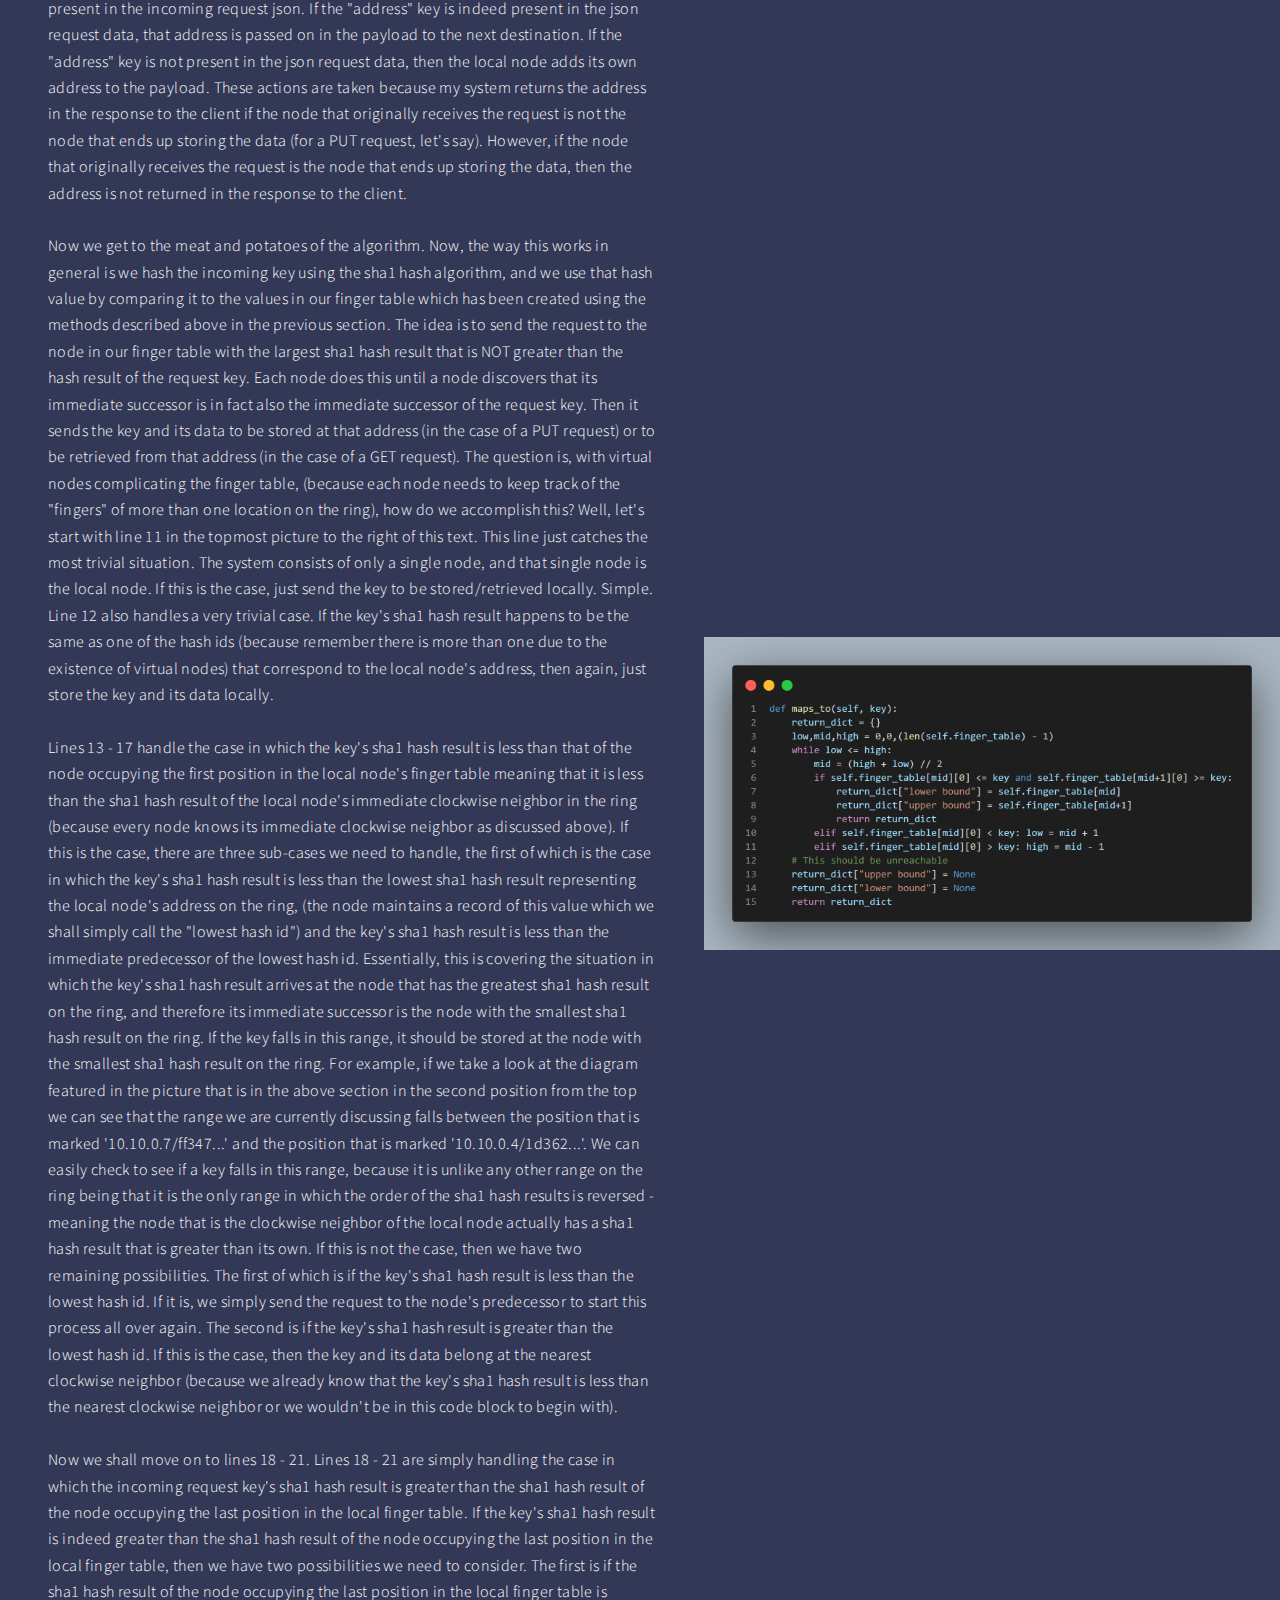
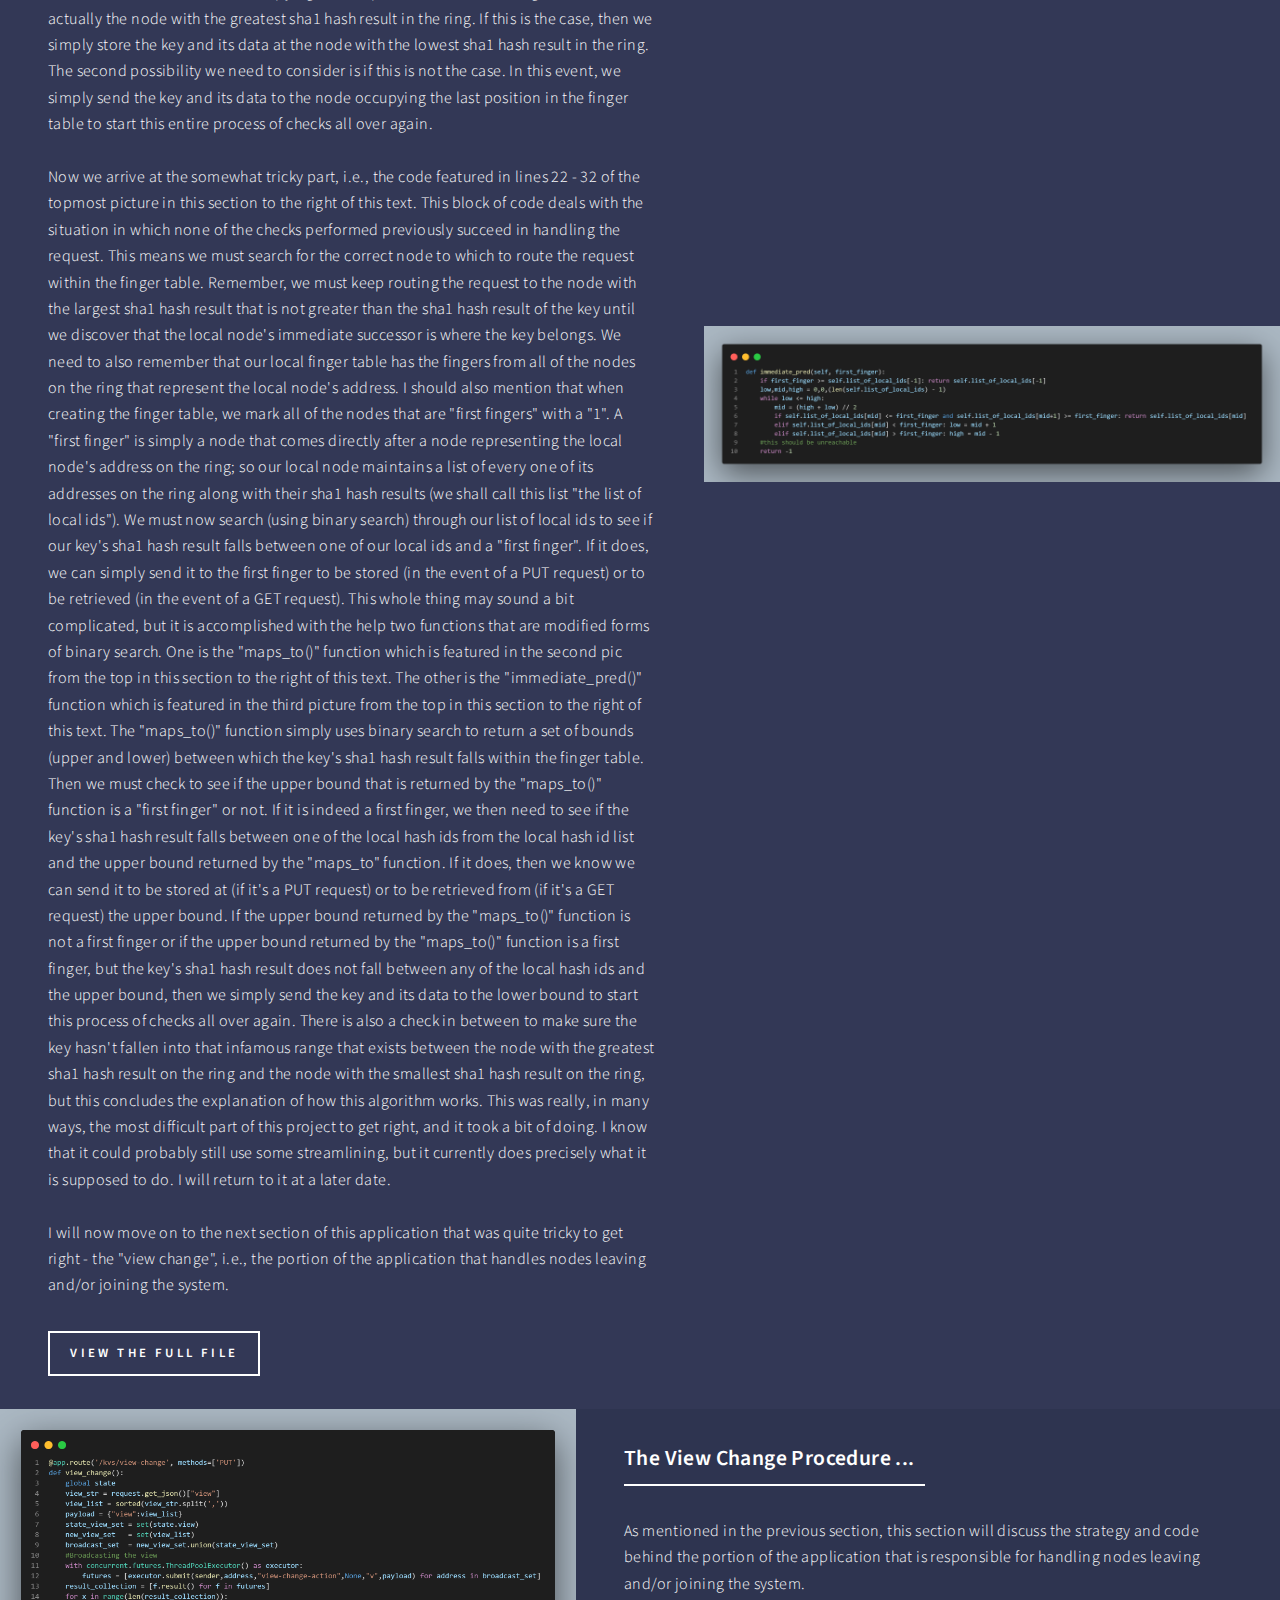
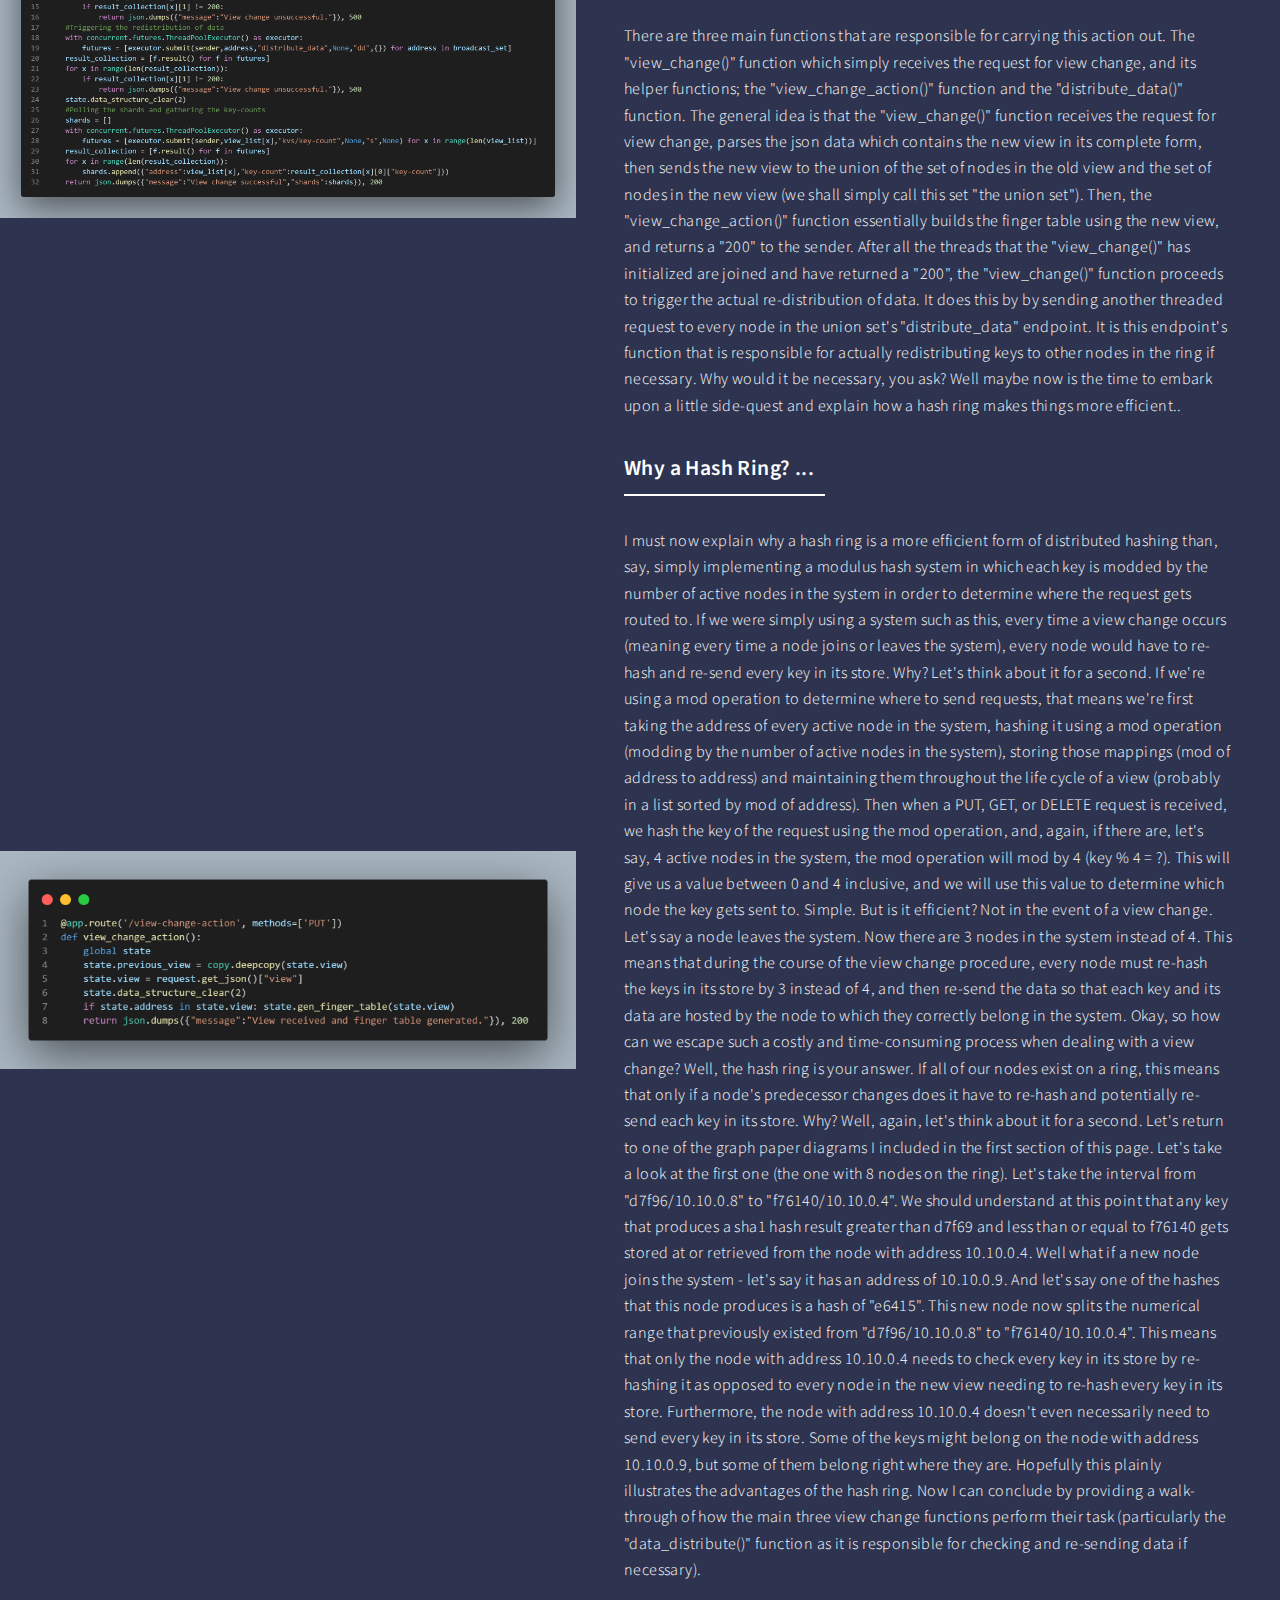
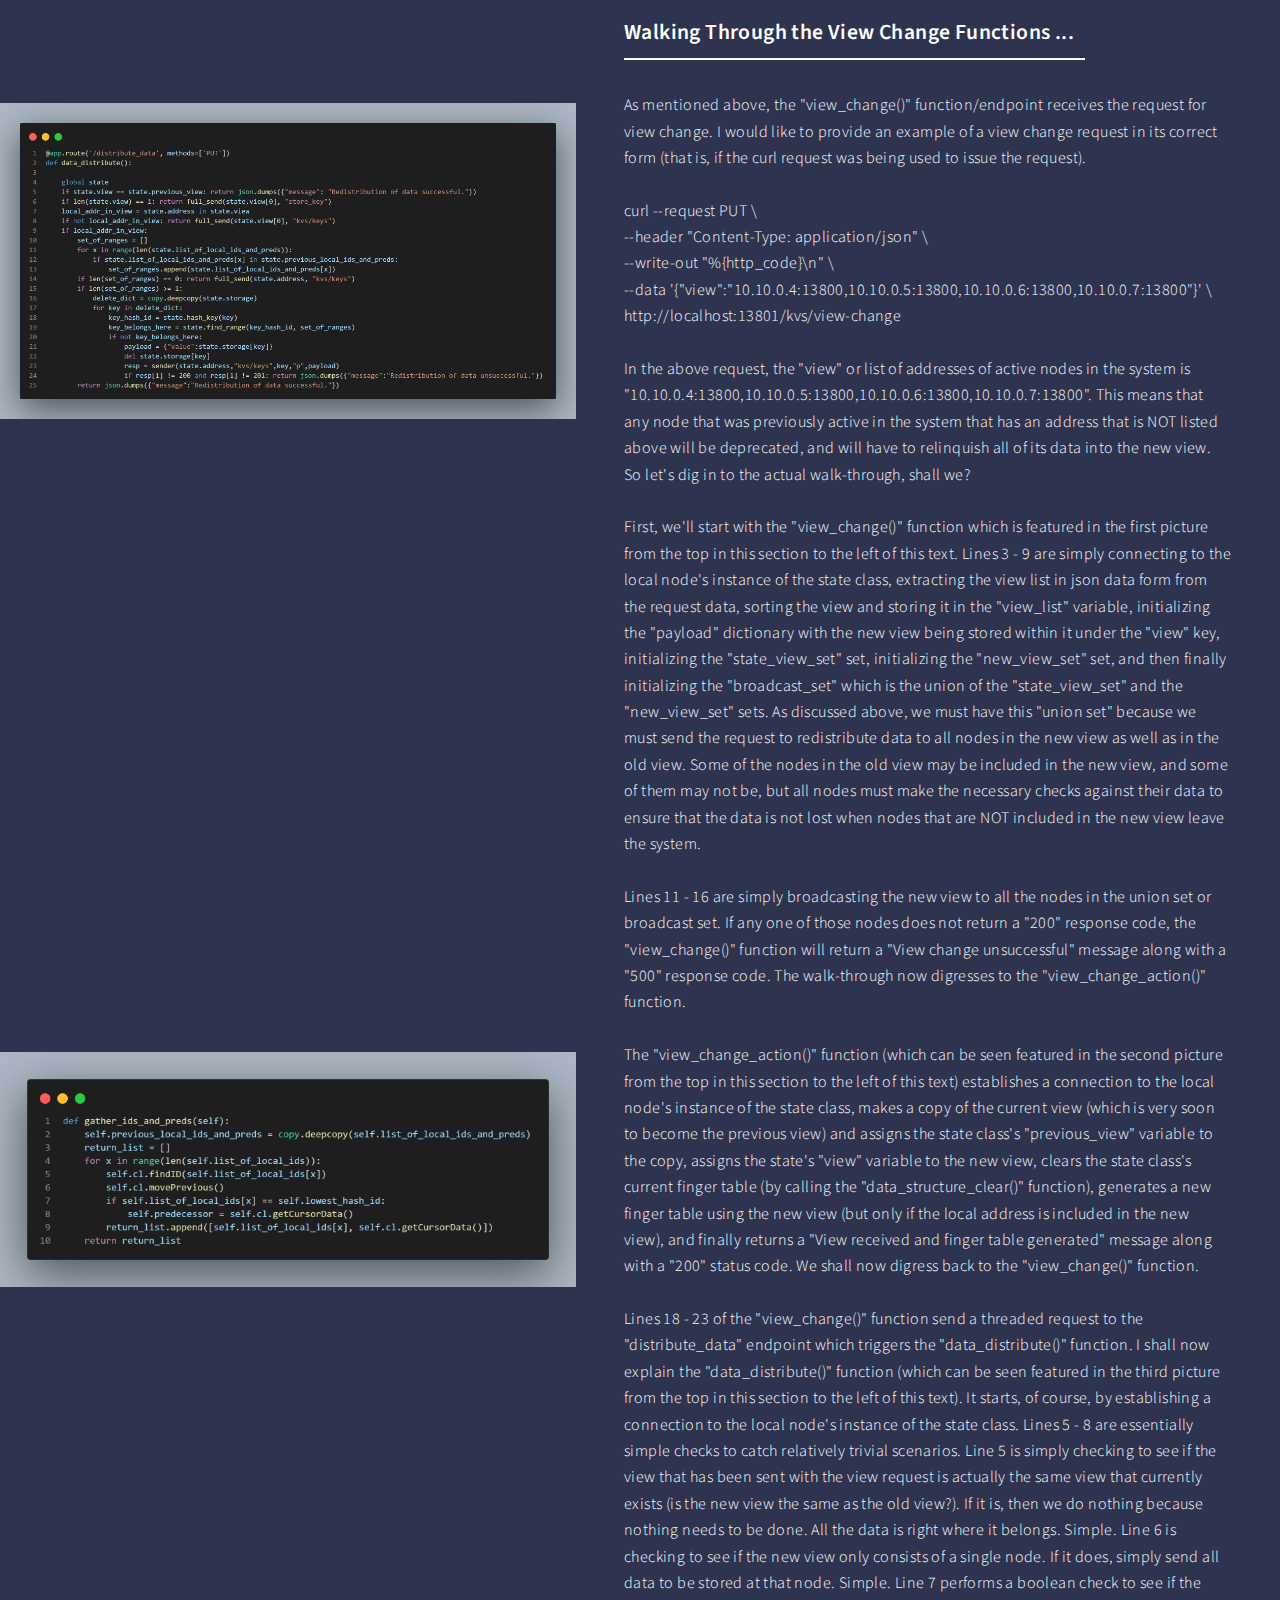
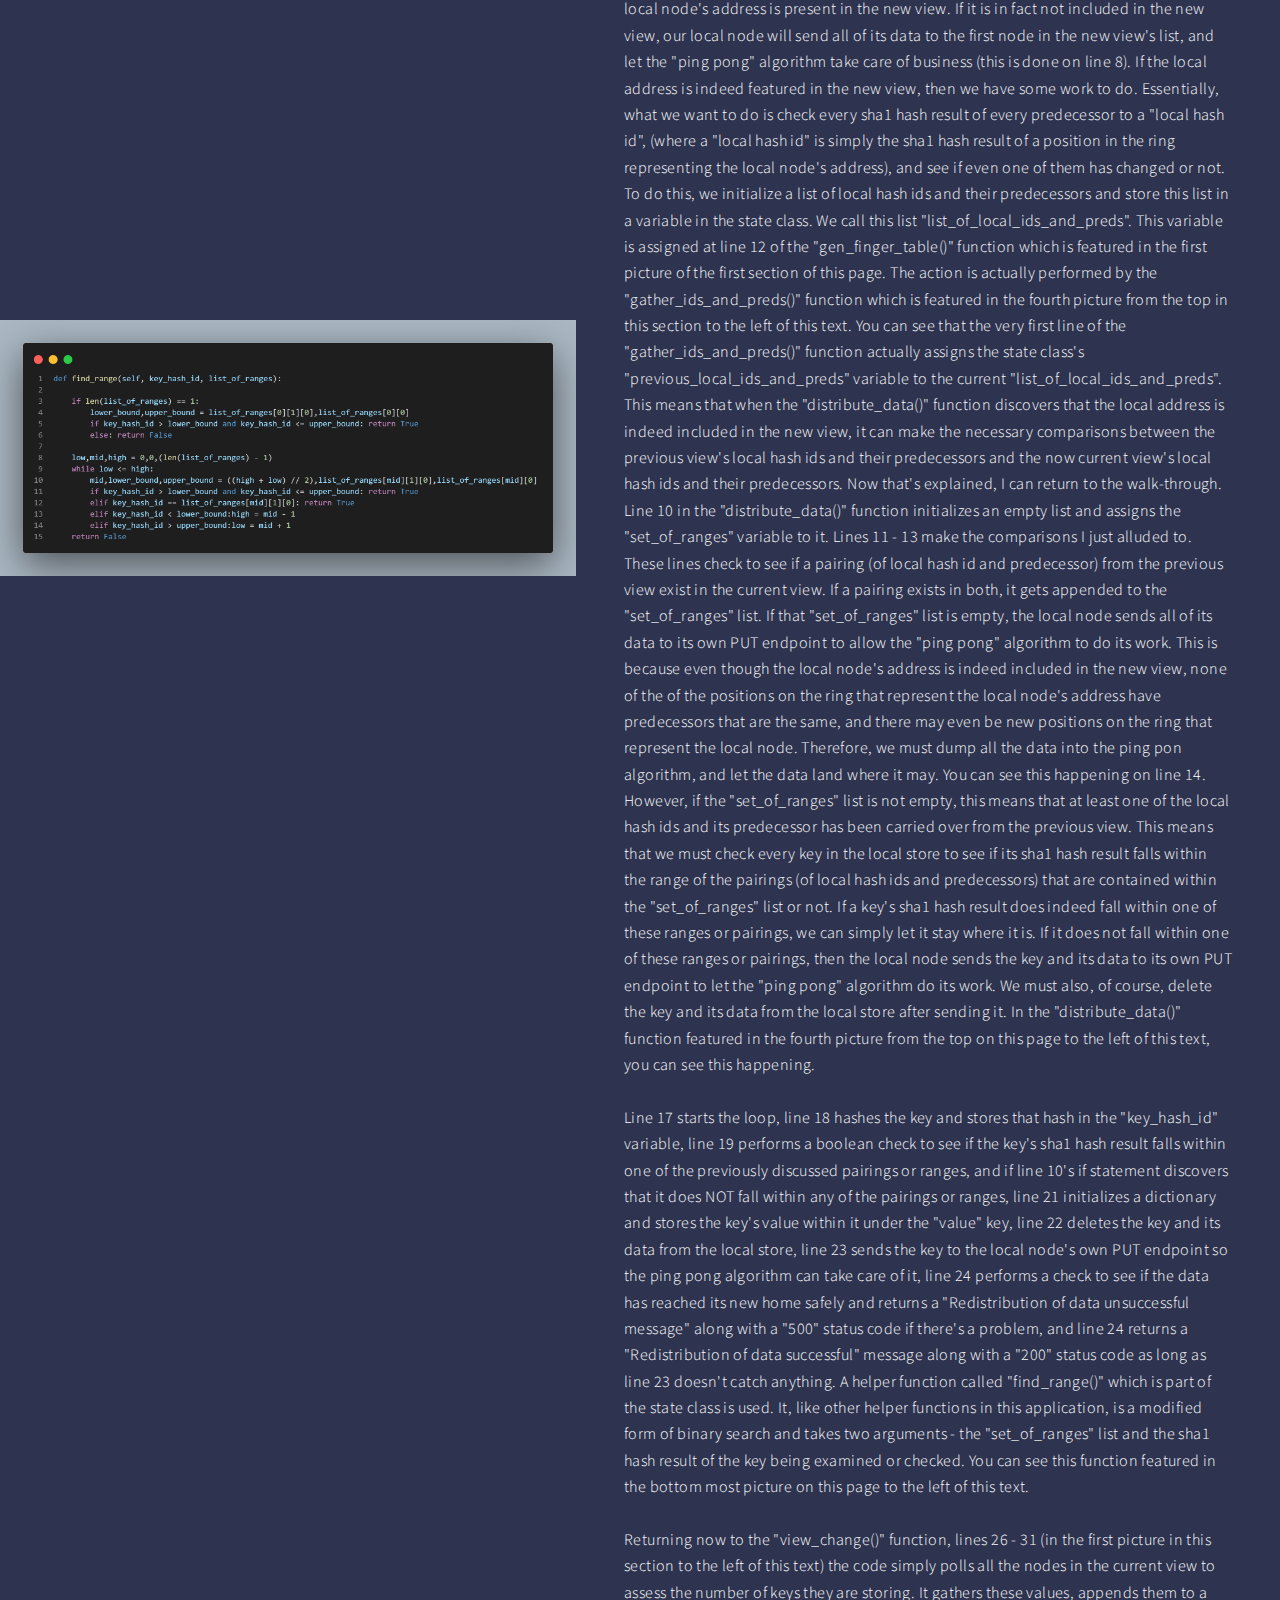
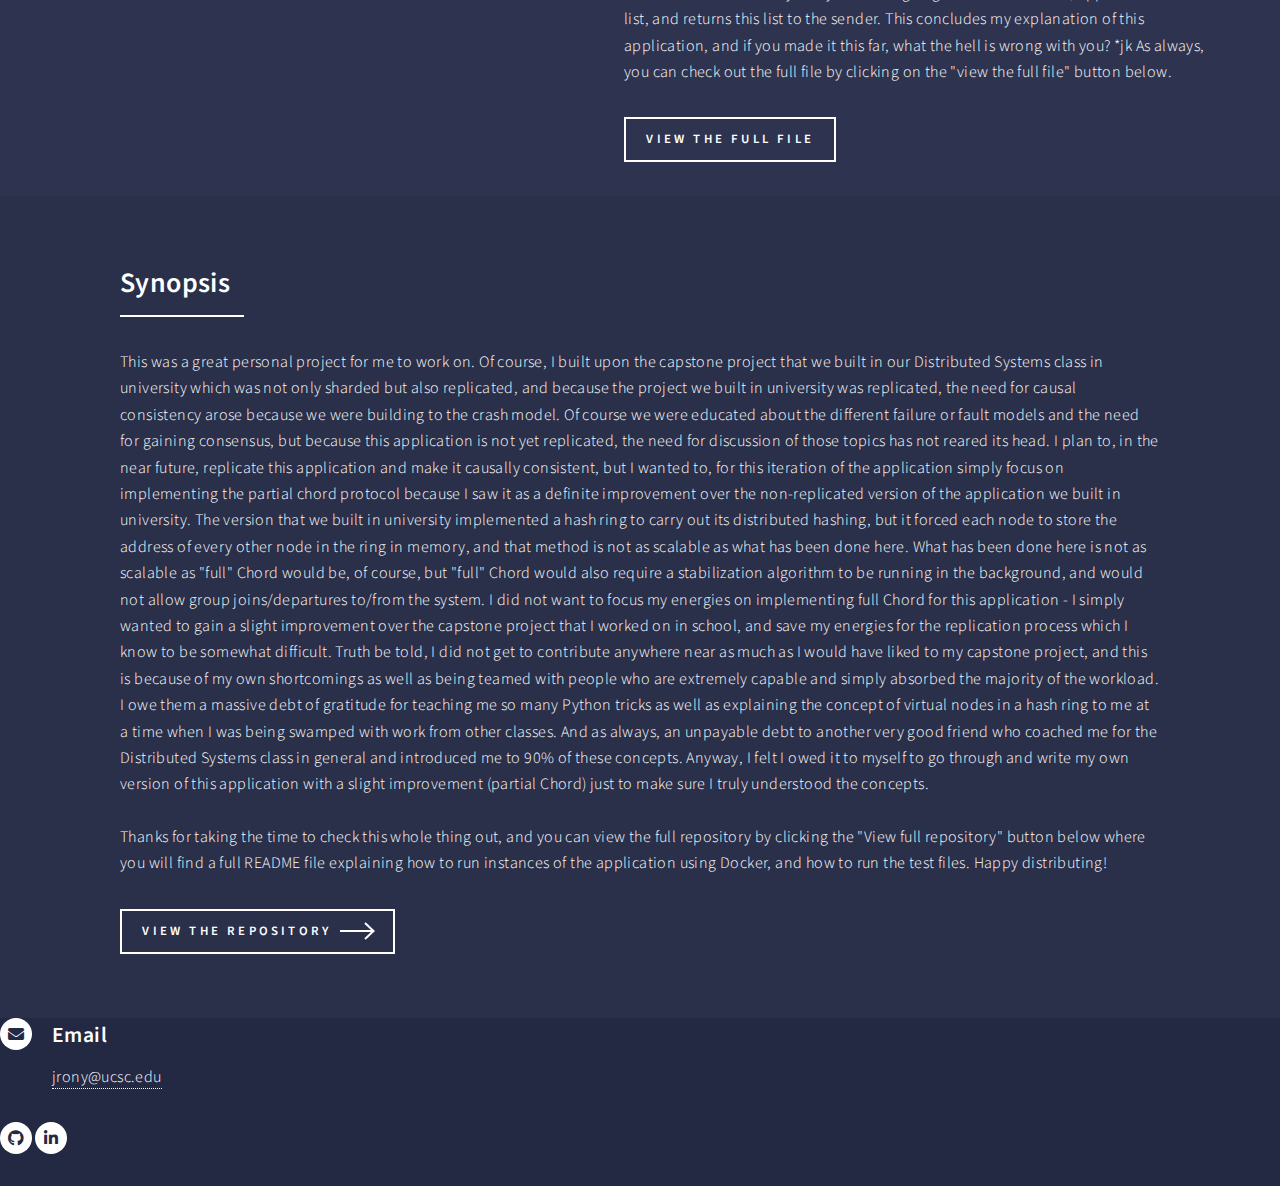
==== commit 8504cc82: "Add files via upload" ====
--- a/DSS.html
+++ b/DSS.html
@@ -146,11 +146,9 @@
                                                 As mentioned above, there were two ways that I was aware of at the time of building this application
                                                 in terms of how to correctly route requests within the system (across the ring).  The first I wrote a bit about above,
                                                 and I outlined how it offered single-hop routing, but poor scalability.  Well, the Chord protocol offers kind of a happy medium;
-                                                i.e., good scalability as well as decent routing times.  This is because it offers log<sub>2</sub>(m) hops in worst case (where "m")
-                                                represents the number of positions on the ring) 
-                                                routing as well as log<sub>2</sub>(n) (where "n" represents the number of actual active real-life nodes) addresses being stored in the memory of each node.
-                                                How could "m" be different from "n", you ask?  That question will be answered when I talk about virtual nodes.  
-                                                Anyway, this routing table that each node maintains with log<sub>2</sub>(m)
+                                                i.e., good scalability as well as decent routing times.  This is because it offers log<sub>2</sub>(n) hops in worst case routing 
+                                                as well as log<sub>2</sub>(n) addresses being stored in memory on each node (where "n" represents the number of positions on the ring).  
+                                                This routing table that each node maintains with log<sub>2</sub>(n)
                                                 addresses is traditionally called a "finger table" because conceptually, each node is reaching out (like fingers) 
                                                 across the ring to acquire the members of its finger table.  You can see these "fingers" and the
                                                 "finger tables" of the nodes illustrated in the crude graph paper sketches to the left of this text.  I tried my best to color code
@@ -533,20 +531,20 @@
                                         it causally consistent, but I wanted to, for this iteration of the application simply focus on implementing the 
                                         partial chord protocol because I saw it as a definite improvement over the non-replicated version of the application 
                                         we built in university.  The version that we built in university implemented a hash ring to carry out its distributed hashing, 
-                                        but it forced each node to store the address of every other node in the ring in memory, and this not as scalable as what 
+                                        but it forced each node to store the address of every other node in the ring in memory, and that method is not as scalable as what 
                                         has been done here.  What has been done here is not as scalable as "full" Chord would be, of course, but "full" Chord would 
-                                        also have a stabilization algorithm running in the background, and would not allow group joins/departures to/from the system. 
+                                        also require a stabilization algorithm to be running in the background, and would not allow group joins/departures to/from the system. 
                                         I did not want to focus my energies on implementing full Chord for this application - I simply wanted to gain a slight improvement 
                                         over the capstone project that I worked on in school, and save my energies for the replication process which I know to 
                                         be somewhat difficult.  Truth be told, I did not get to contribute anywhere near as much as I would have liked 
                                         to my capstone project, and this is because of my own shortcomings as well as being teamed with people who are 
                                         extremely capable and simply absorbed the majority of the workload.  I owe them a massive debt of gratitude for 
                                         teaching me so many Python tricks as well as explaining the concept of virtual nodes in a hash ring to me at a 
-                                        time when I was being swamped with work from other classes.  And as always, an unpayable debt to my friend Damien 
+                                        time when I was being swamped with work from other classes.  And as always, an unpayable debt to another very good friend 
                                         who coached me for the Distributed Systems class in general and introduced me to 90% of these concepts.  
                                         
                                         Anyway, I felt I owed it to myself to go through and write 
-                                        my own version of this application with an improvement (partial Chord) 
+                                        my own version of this application with a slight improvement (partial Chord) 
                                         just to make sure I truly understood the concepts.<br /><br />
 
                                         Thanks for taking the time to check this whole thing out, and you can view the full repository 
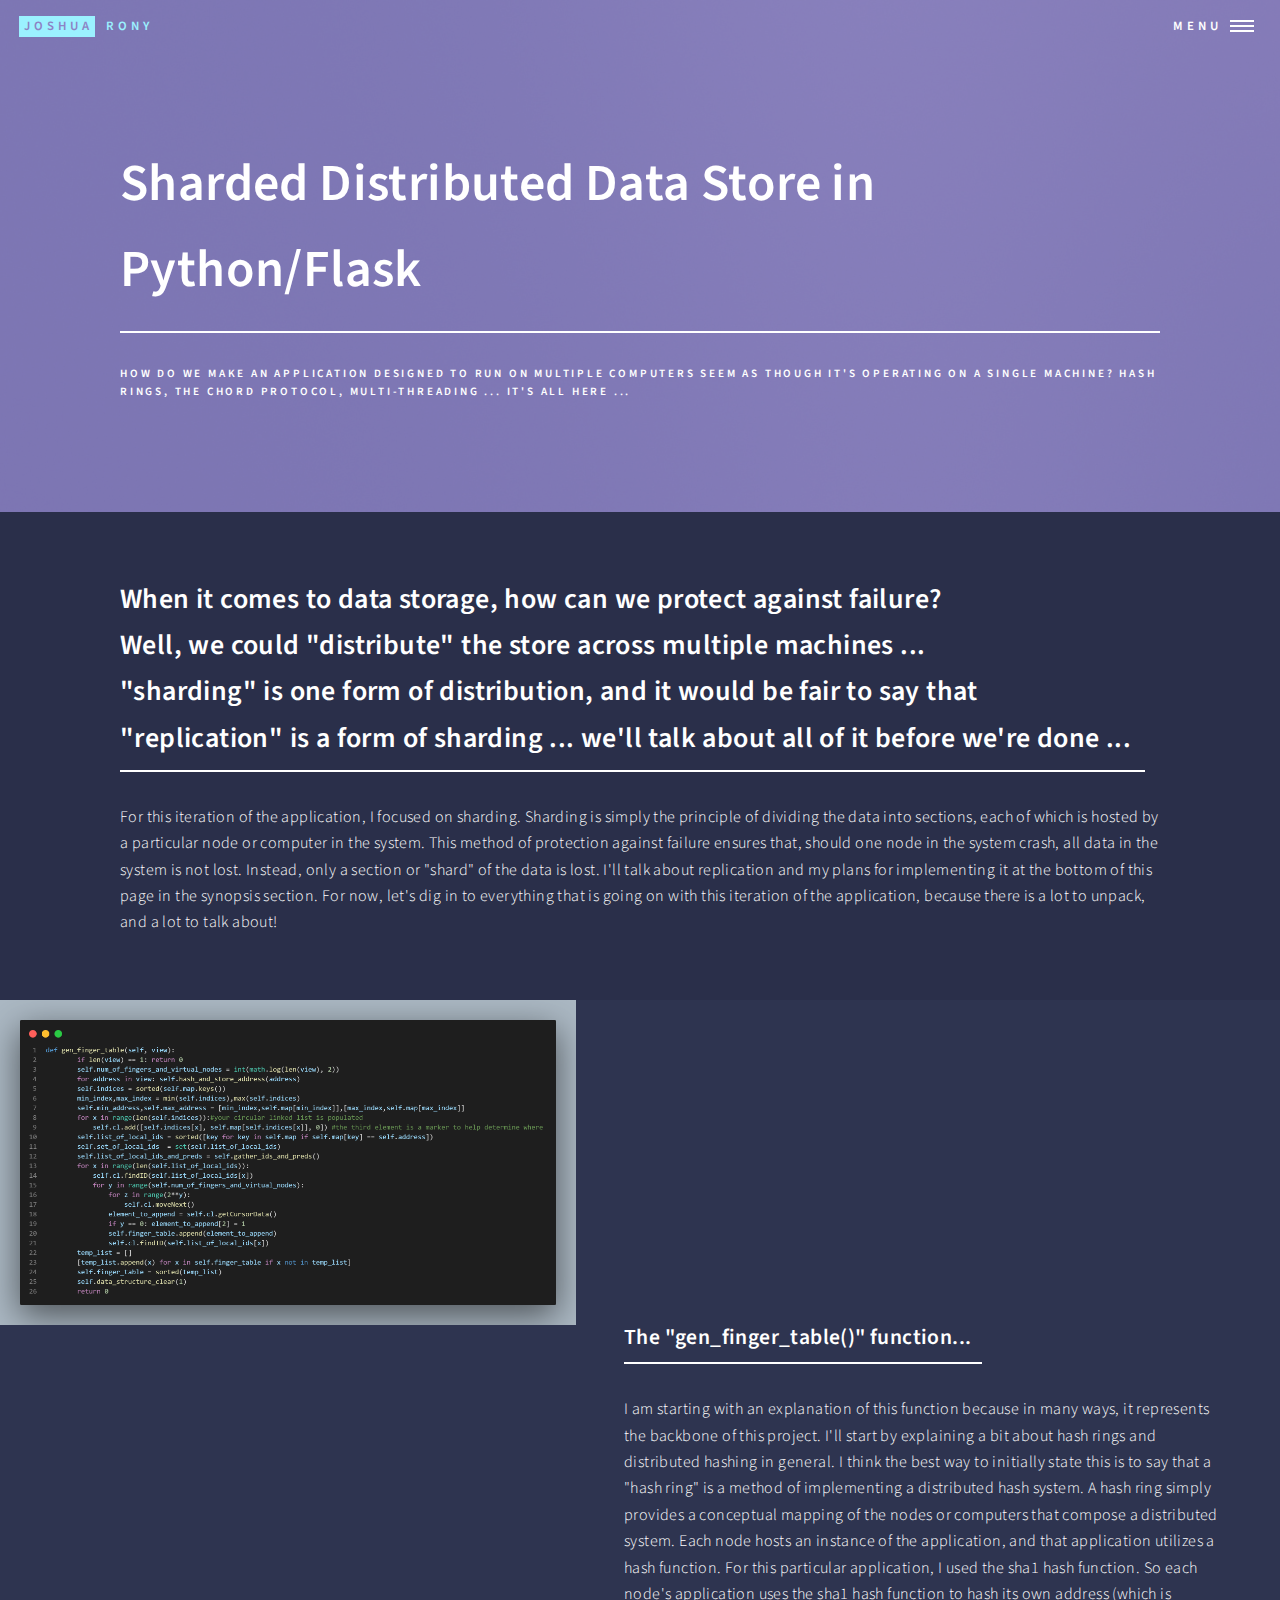
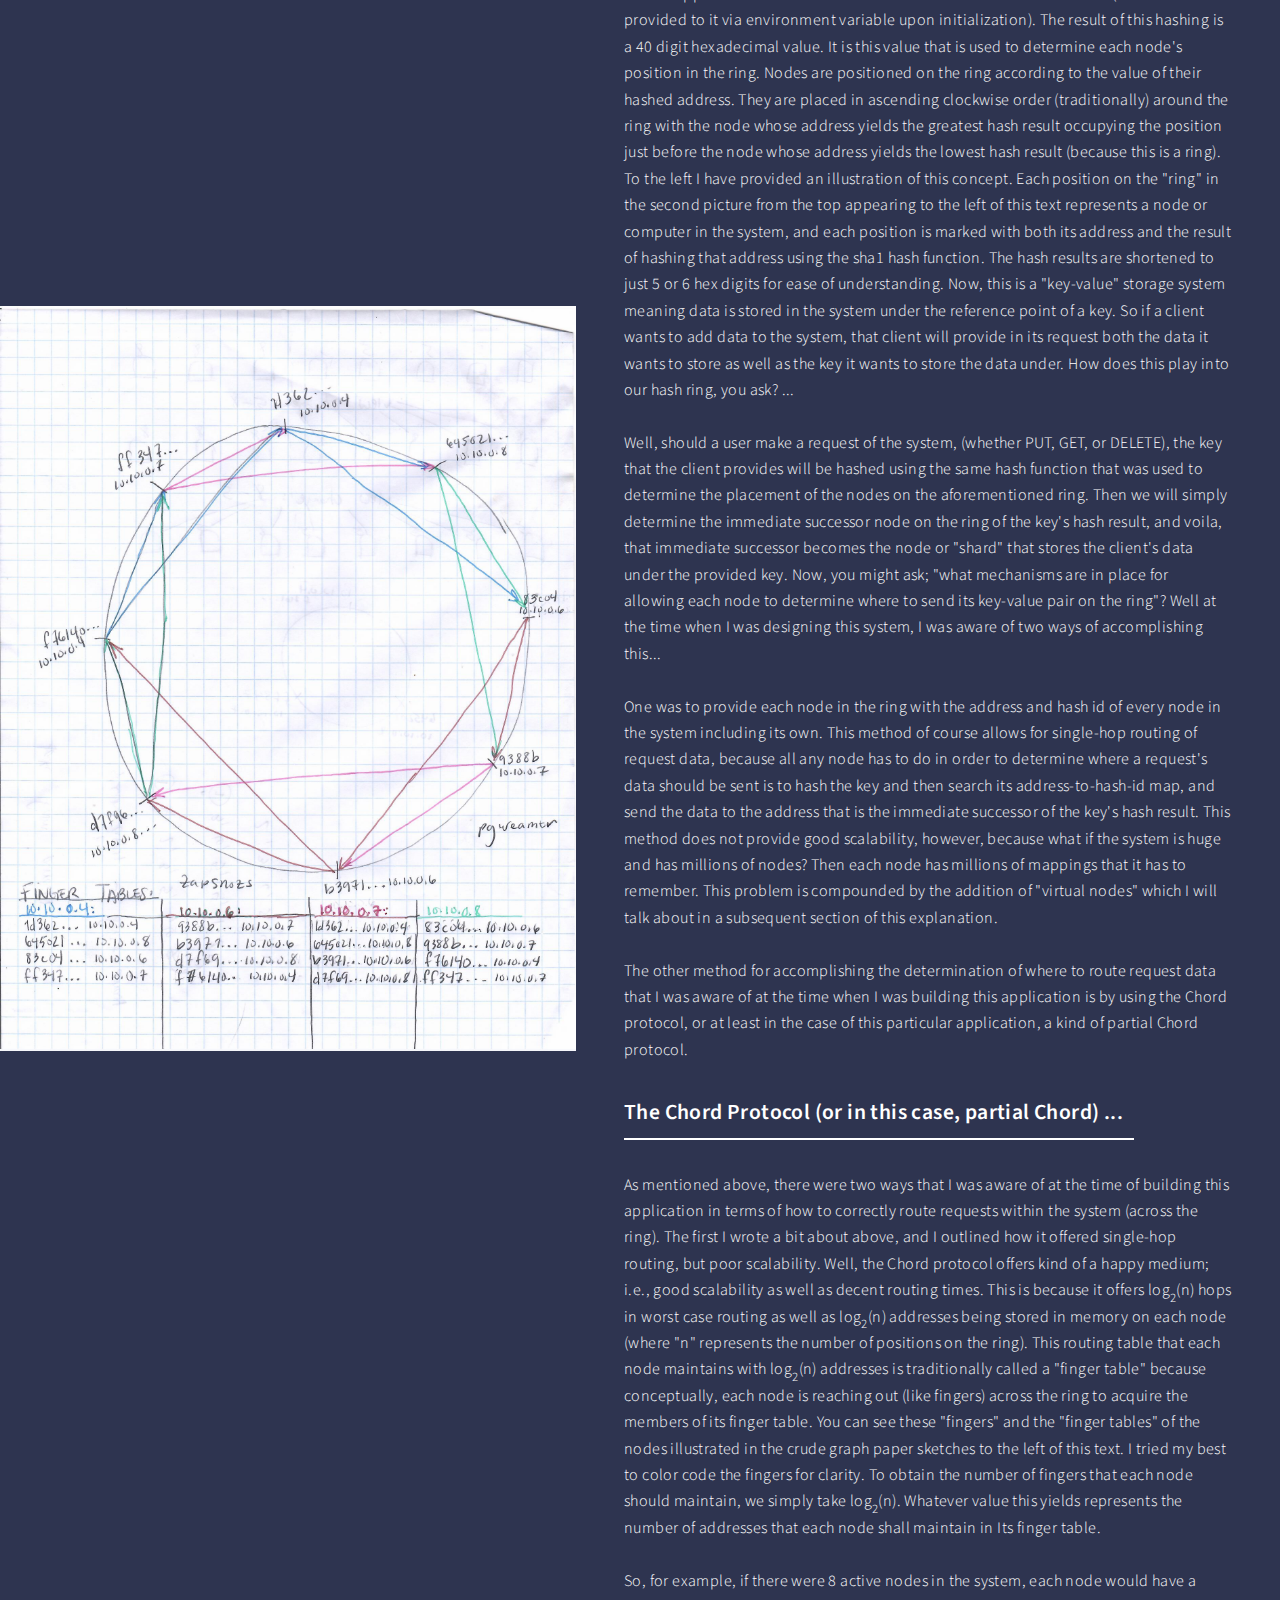
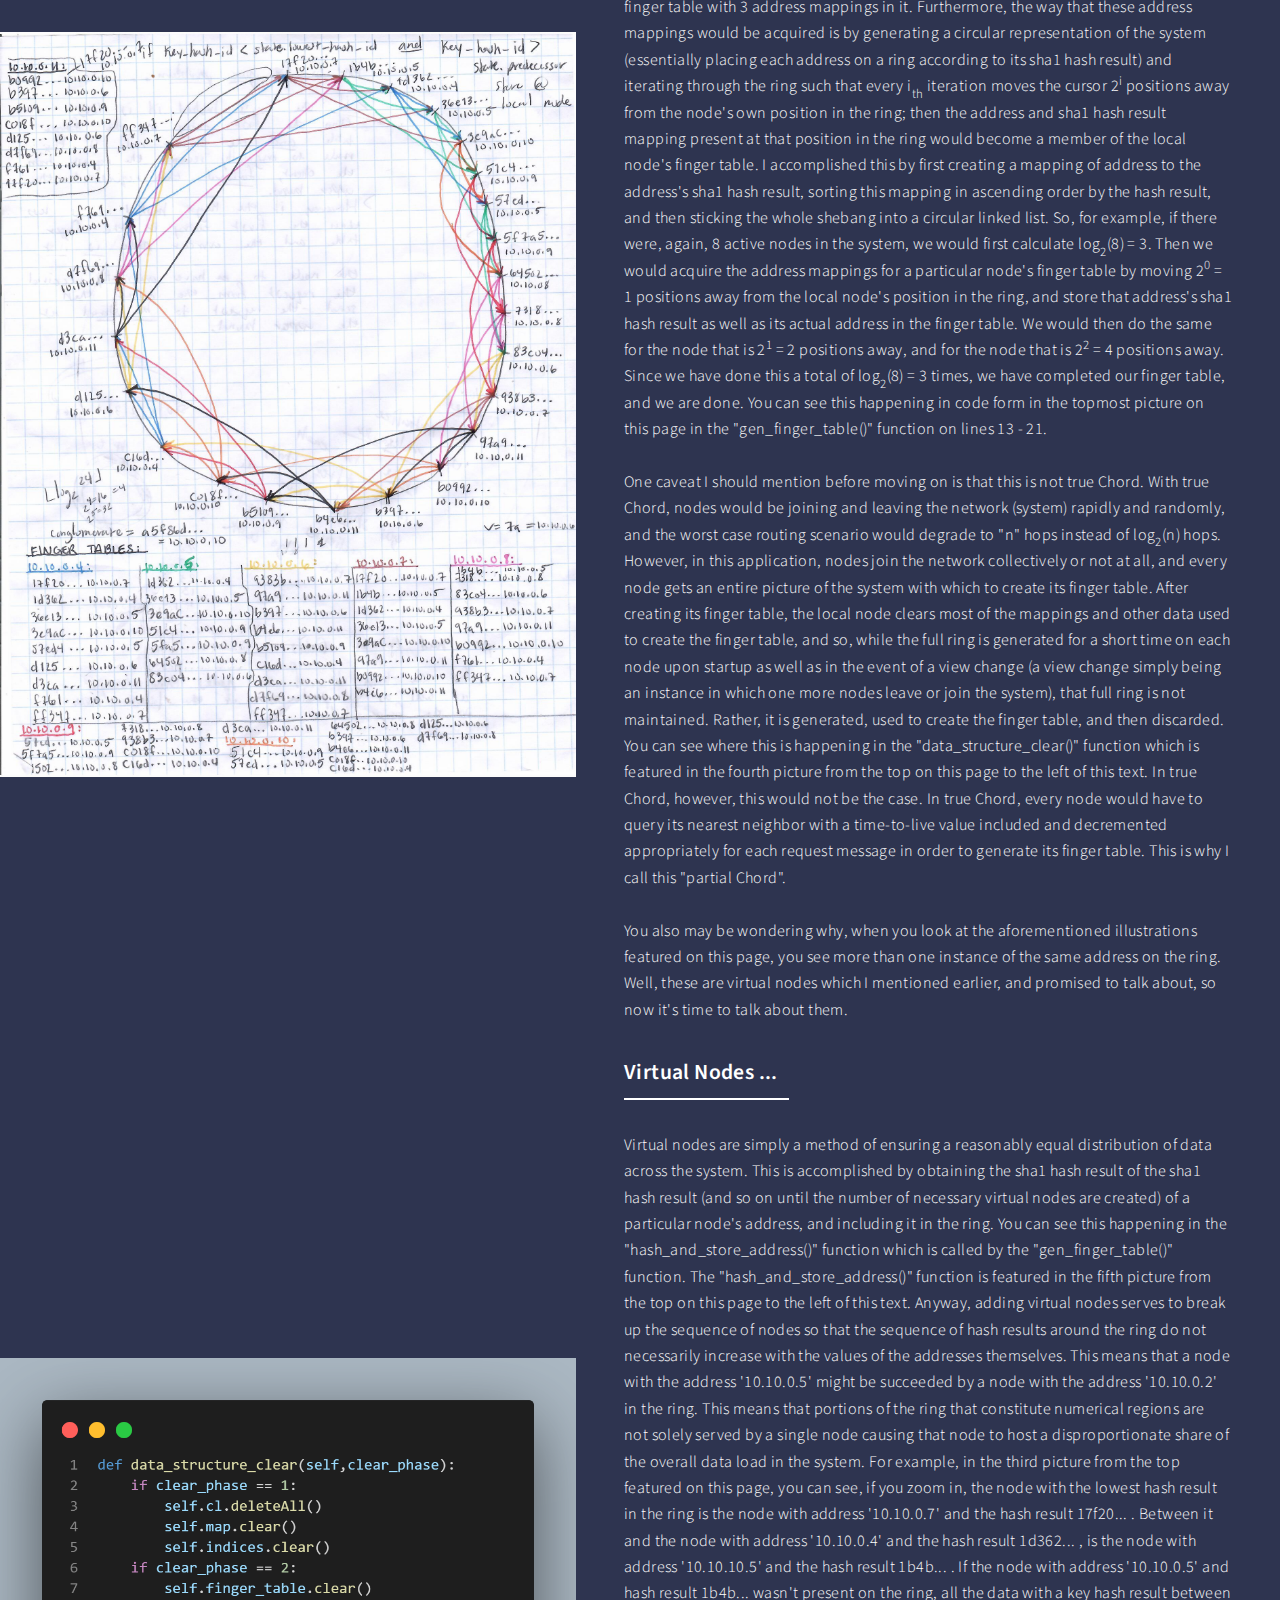
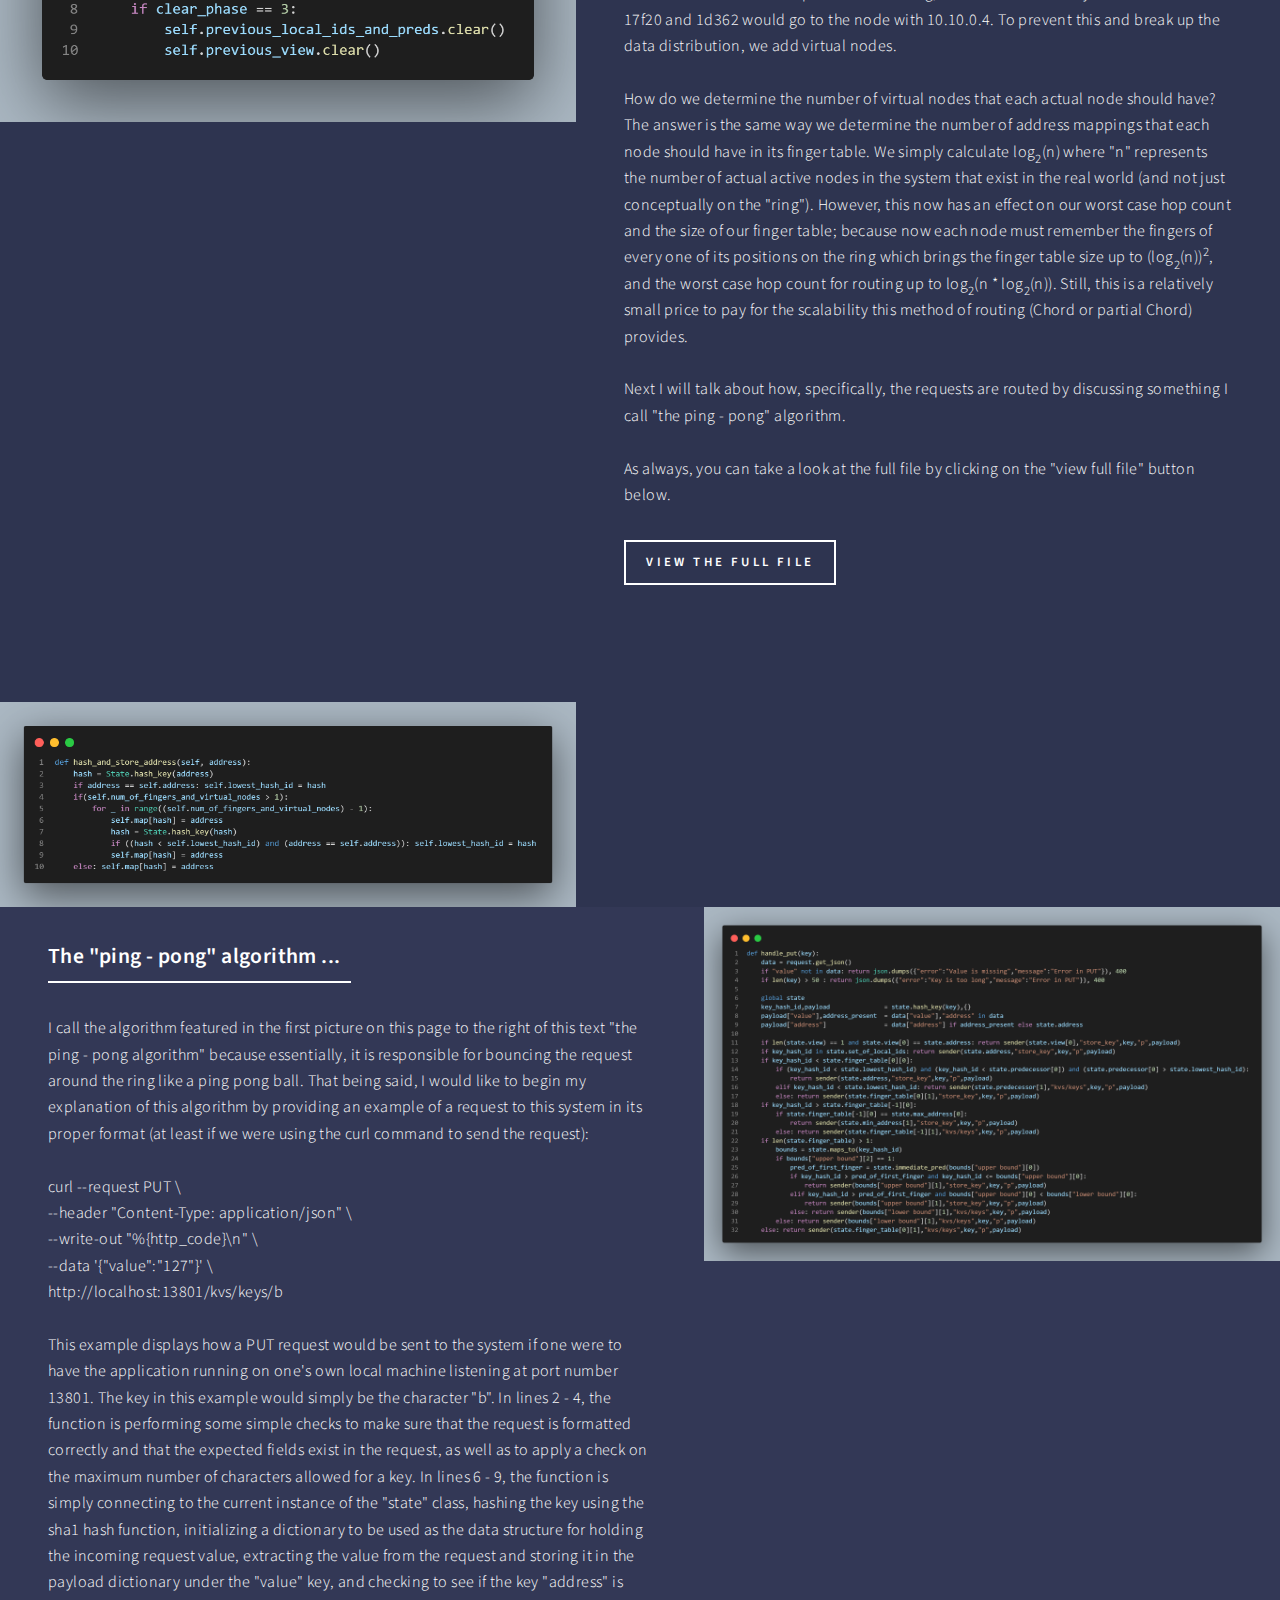
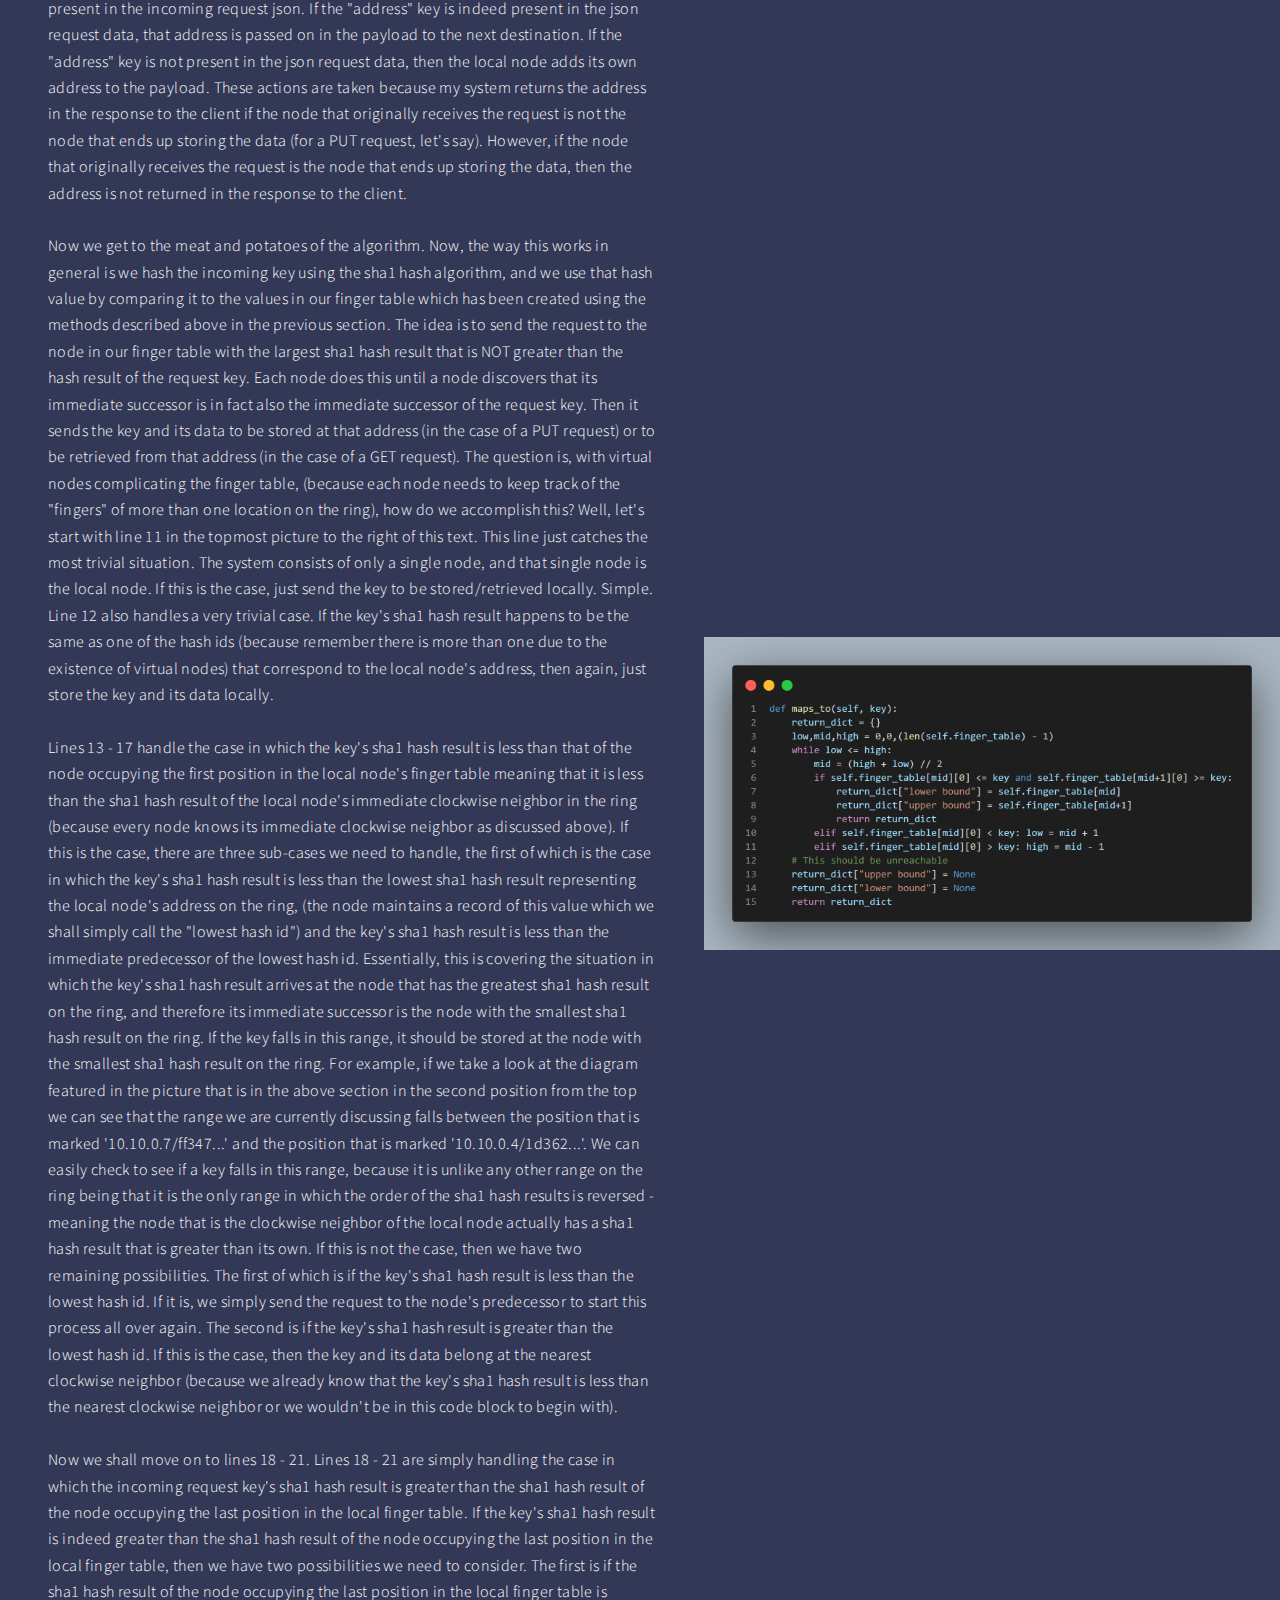
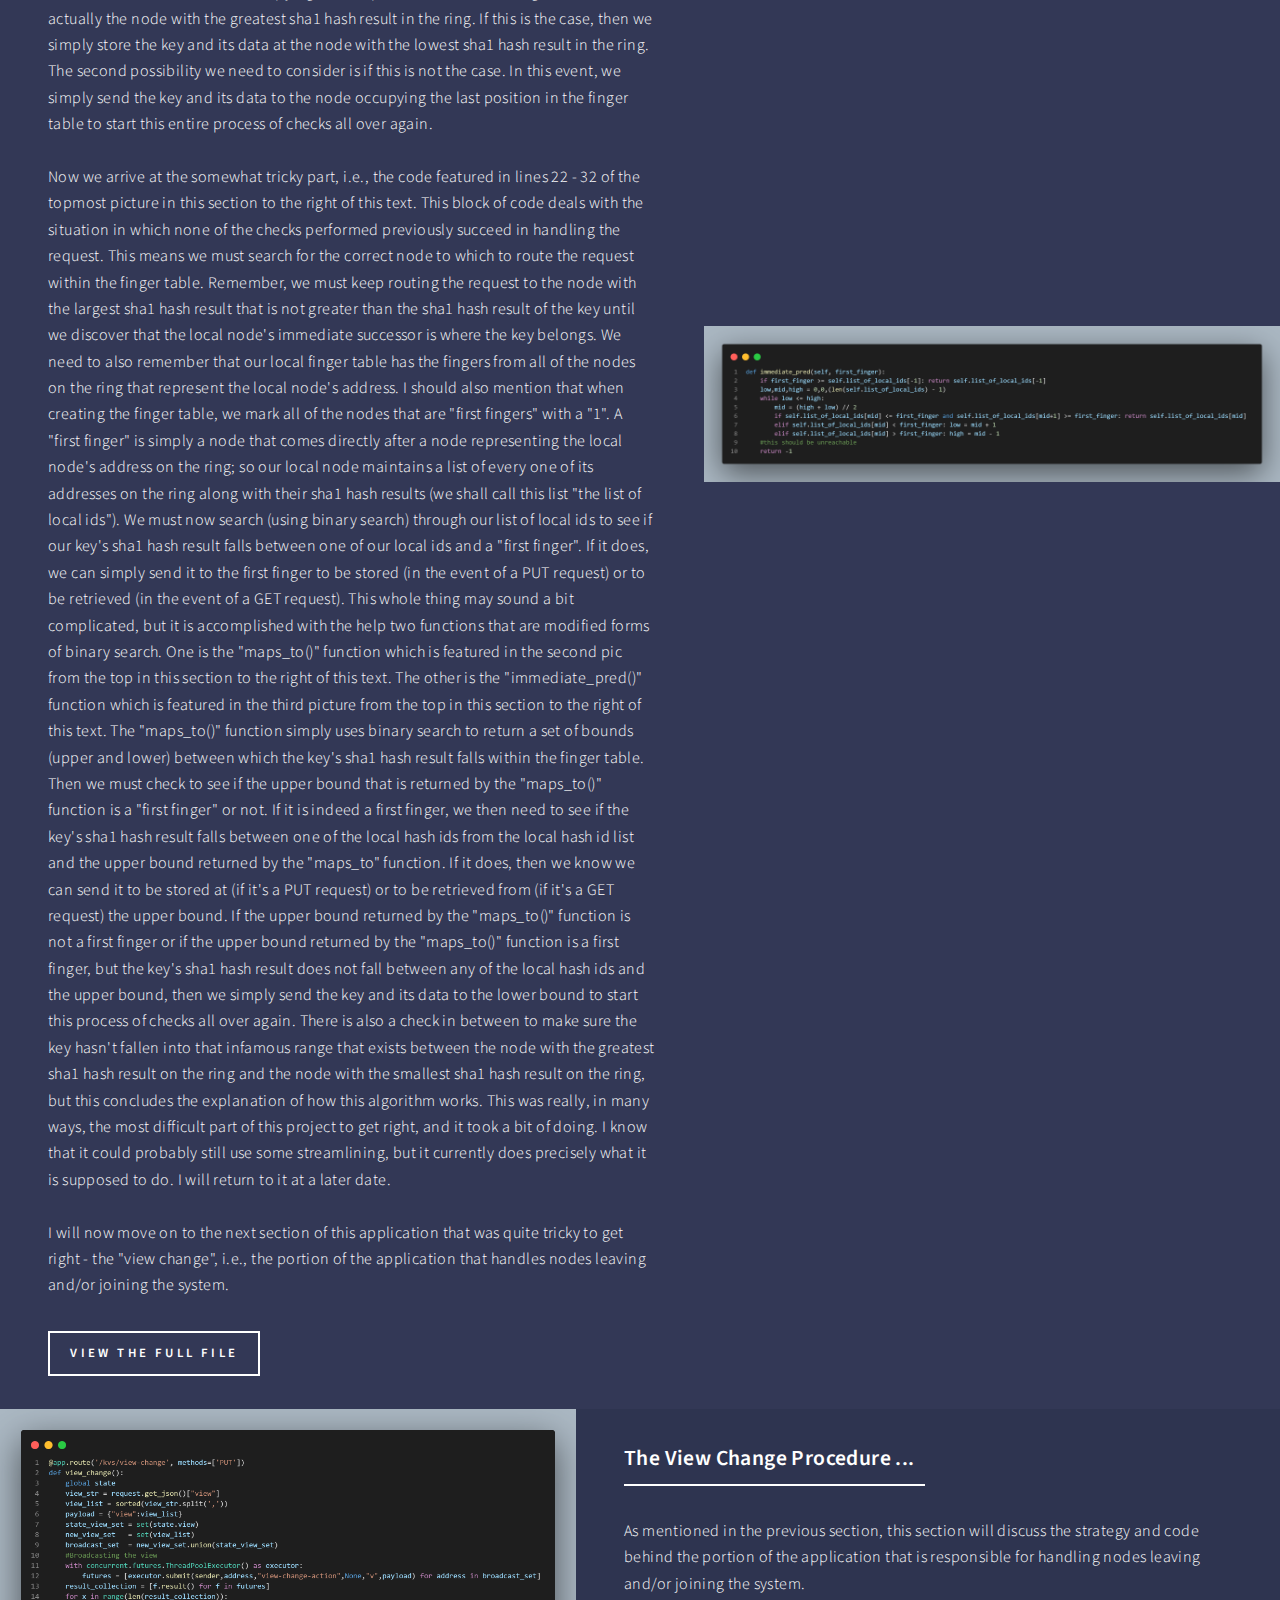
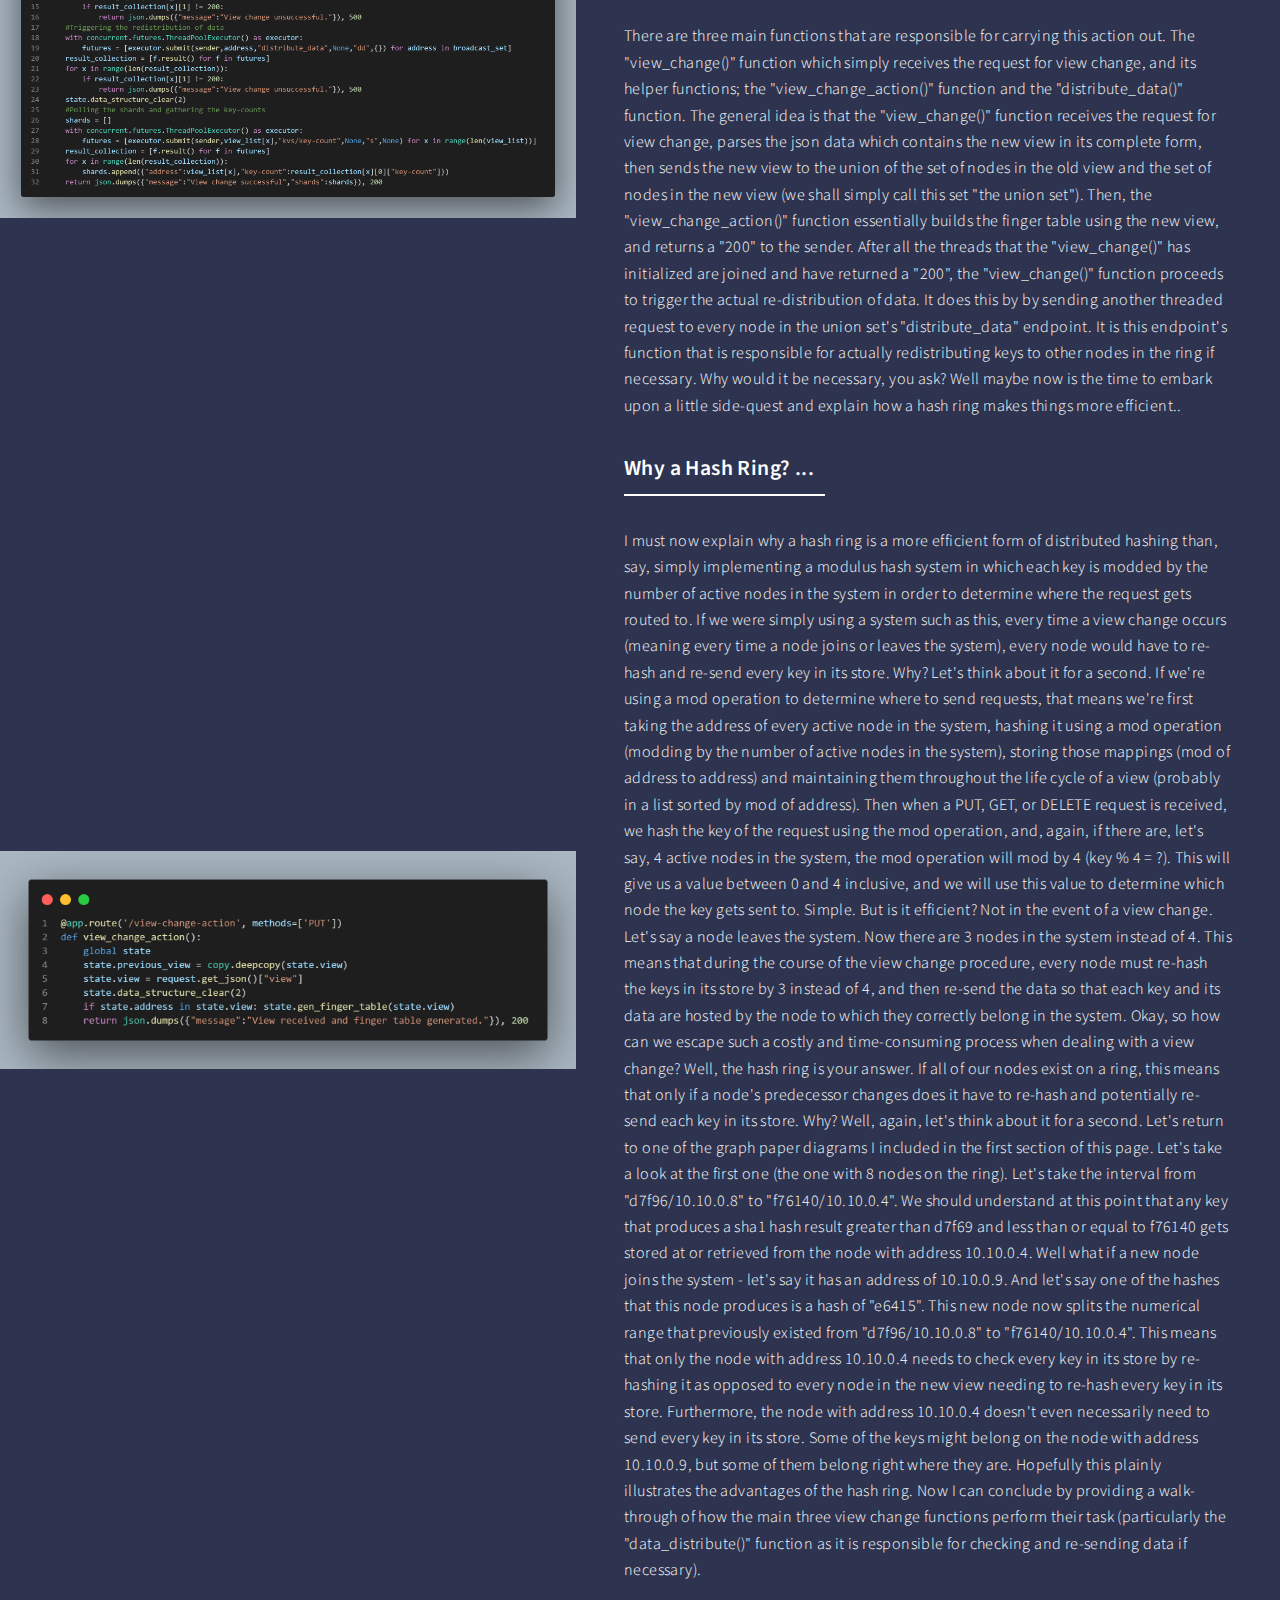
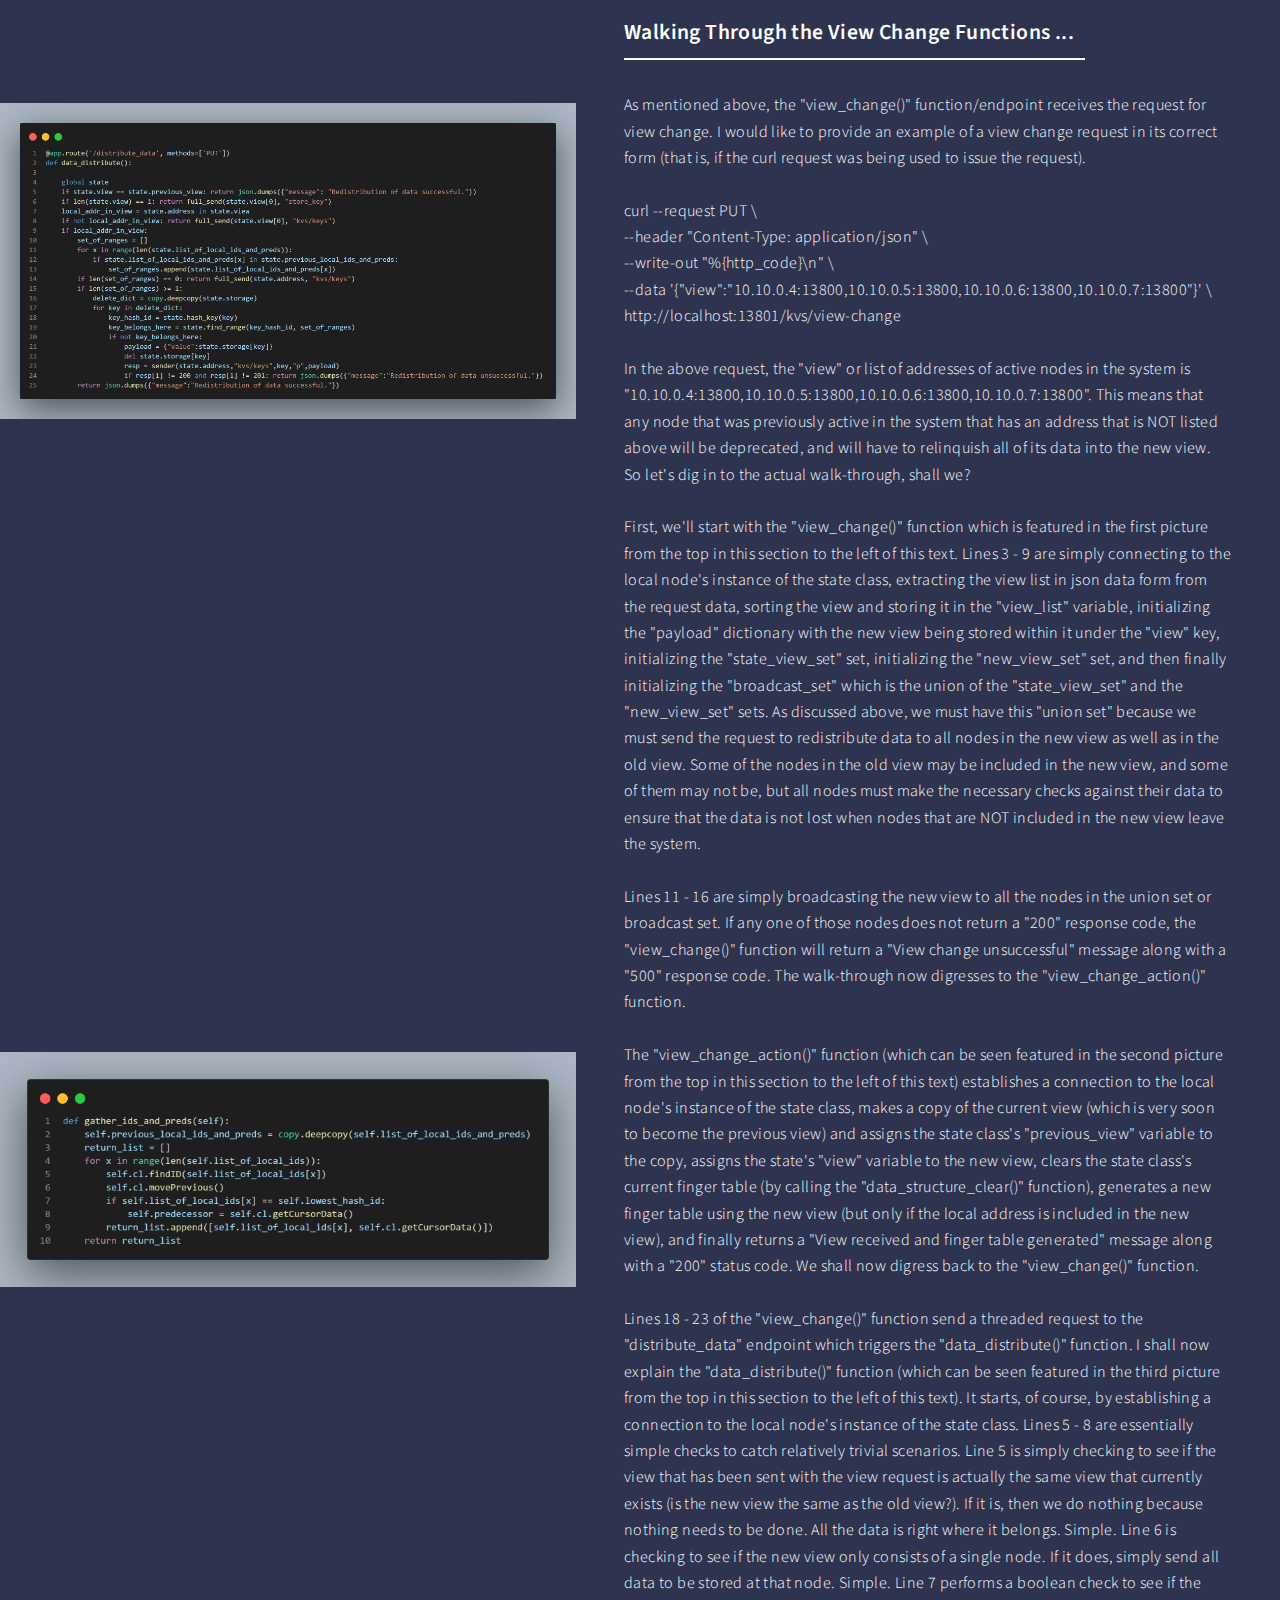
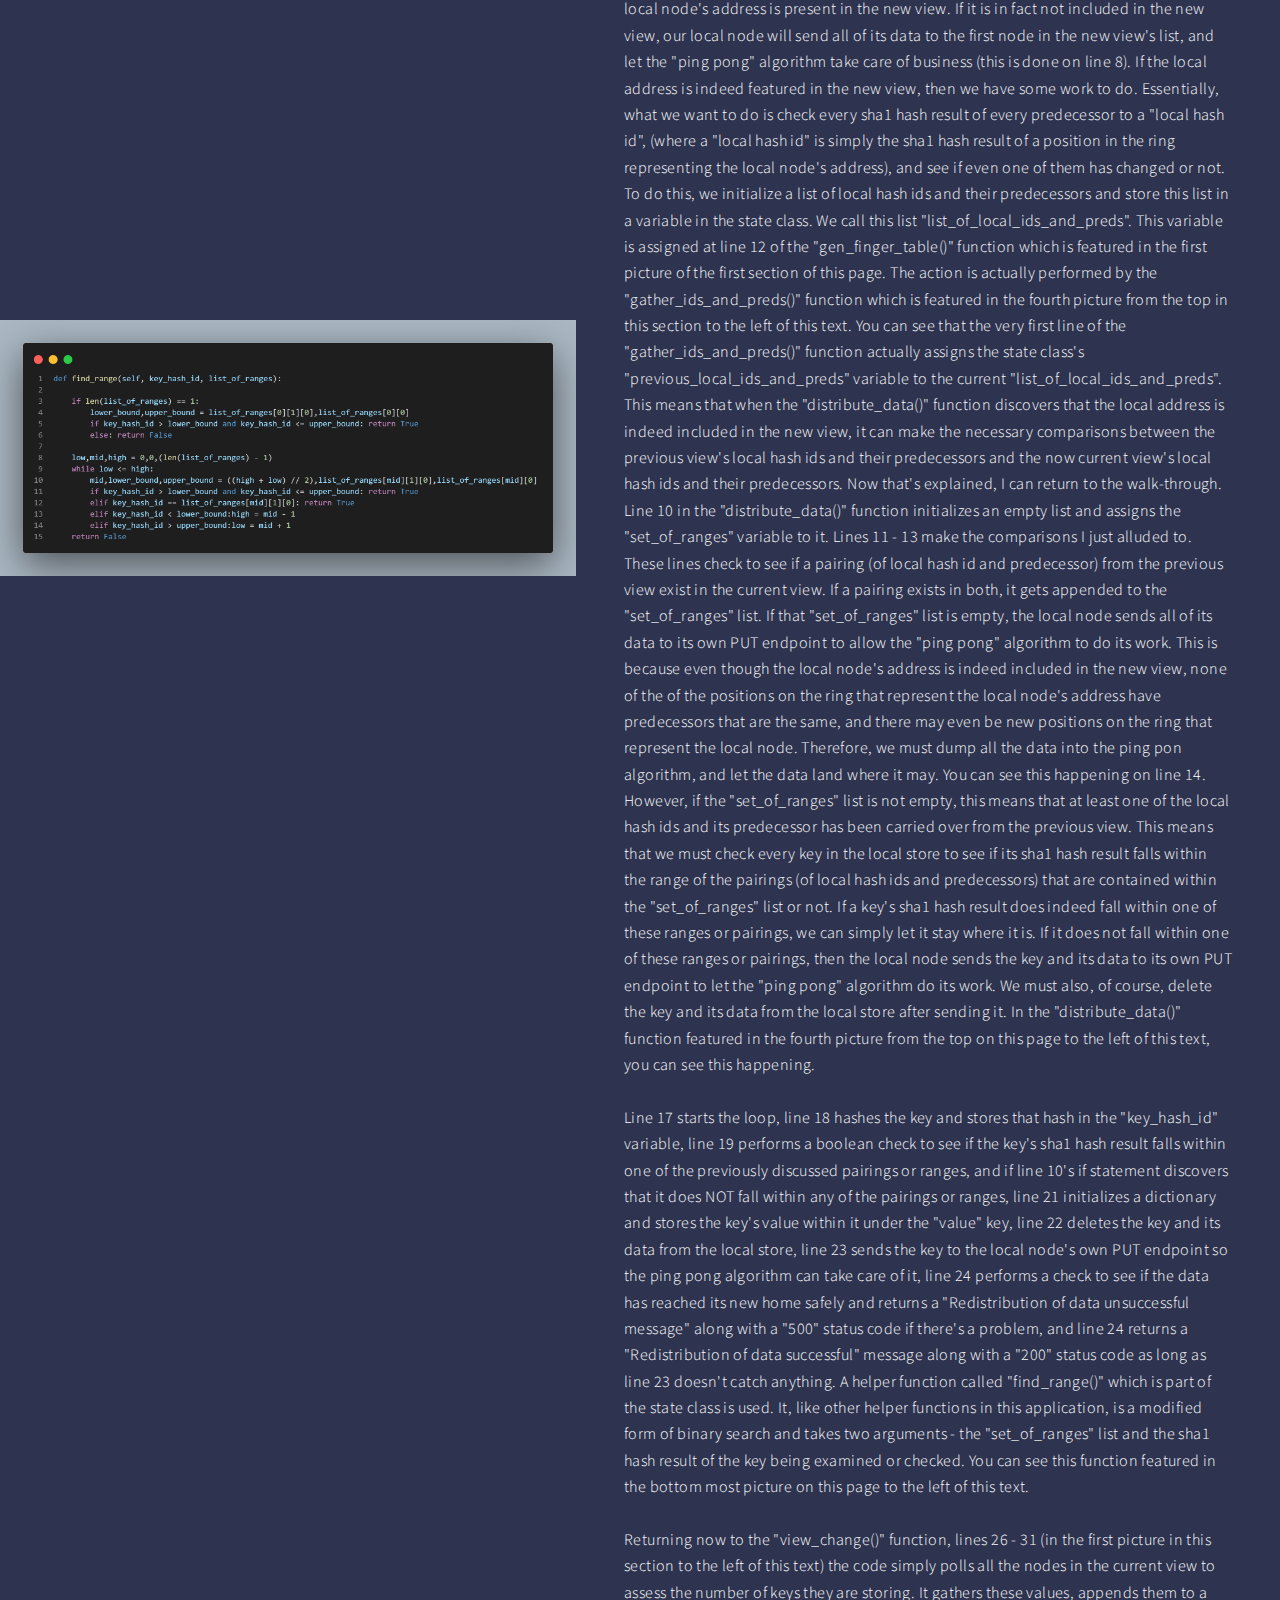
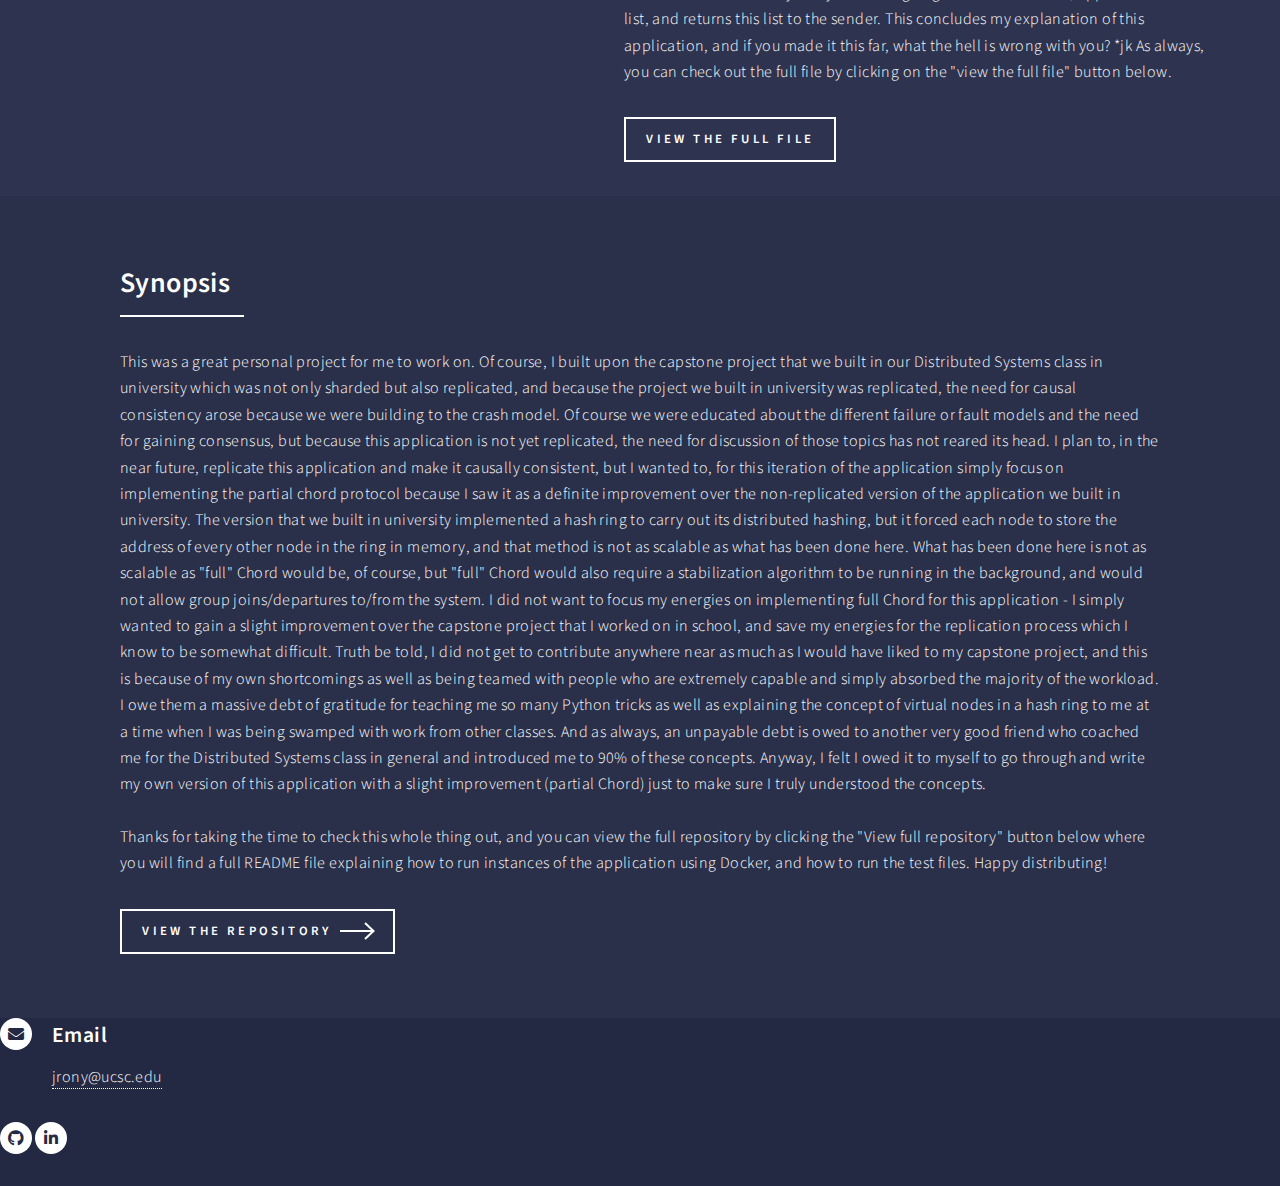
==== commit 6984c42d: "Add files via upload" ====
--- a/DSS.html
+++ b/DSS.html
@@ -540,7 +540,7 @@
                                         to my capstone project, and this is because of my own shortcomings as well as being teamed with people who are 
                                         extremely capable and simply absorbed the majority of the workload.  I owe them a massive debt of gratitude for 
                                         teaching me so many Python tricks as well as explaining the concept of virtual nodes in a hash ring to me at a 
-                                        time when I was being swamped with work from other classes.  And as always, an unpayable debt to another very good friend 
+                                        time when I was being swamped with work from other classes.  And as always, an unpayable debt is owed to another very good friend 
                                         who coached me for the Distributed Systems class in general and introduced me to 90% of these concepts.  
                                         
                                         Anyway, I felt I owed it to myself to go through and write 
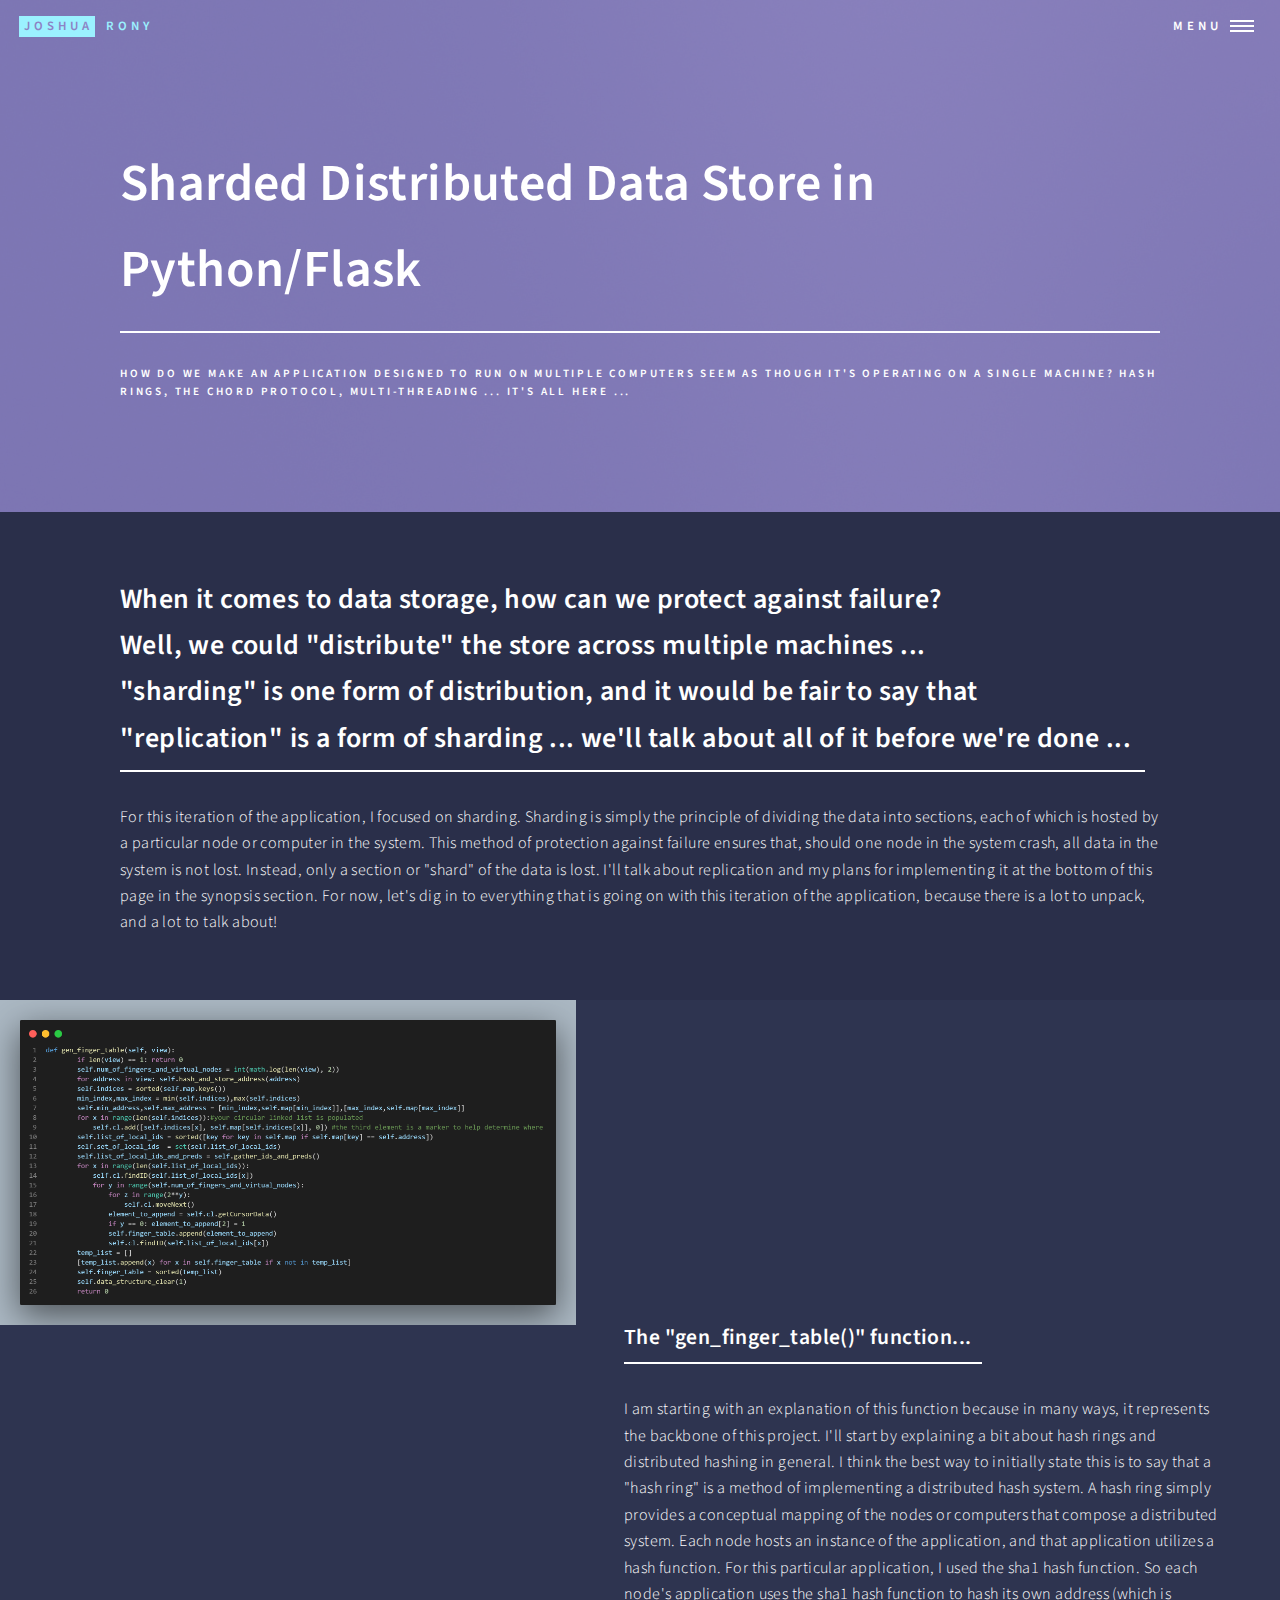
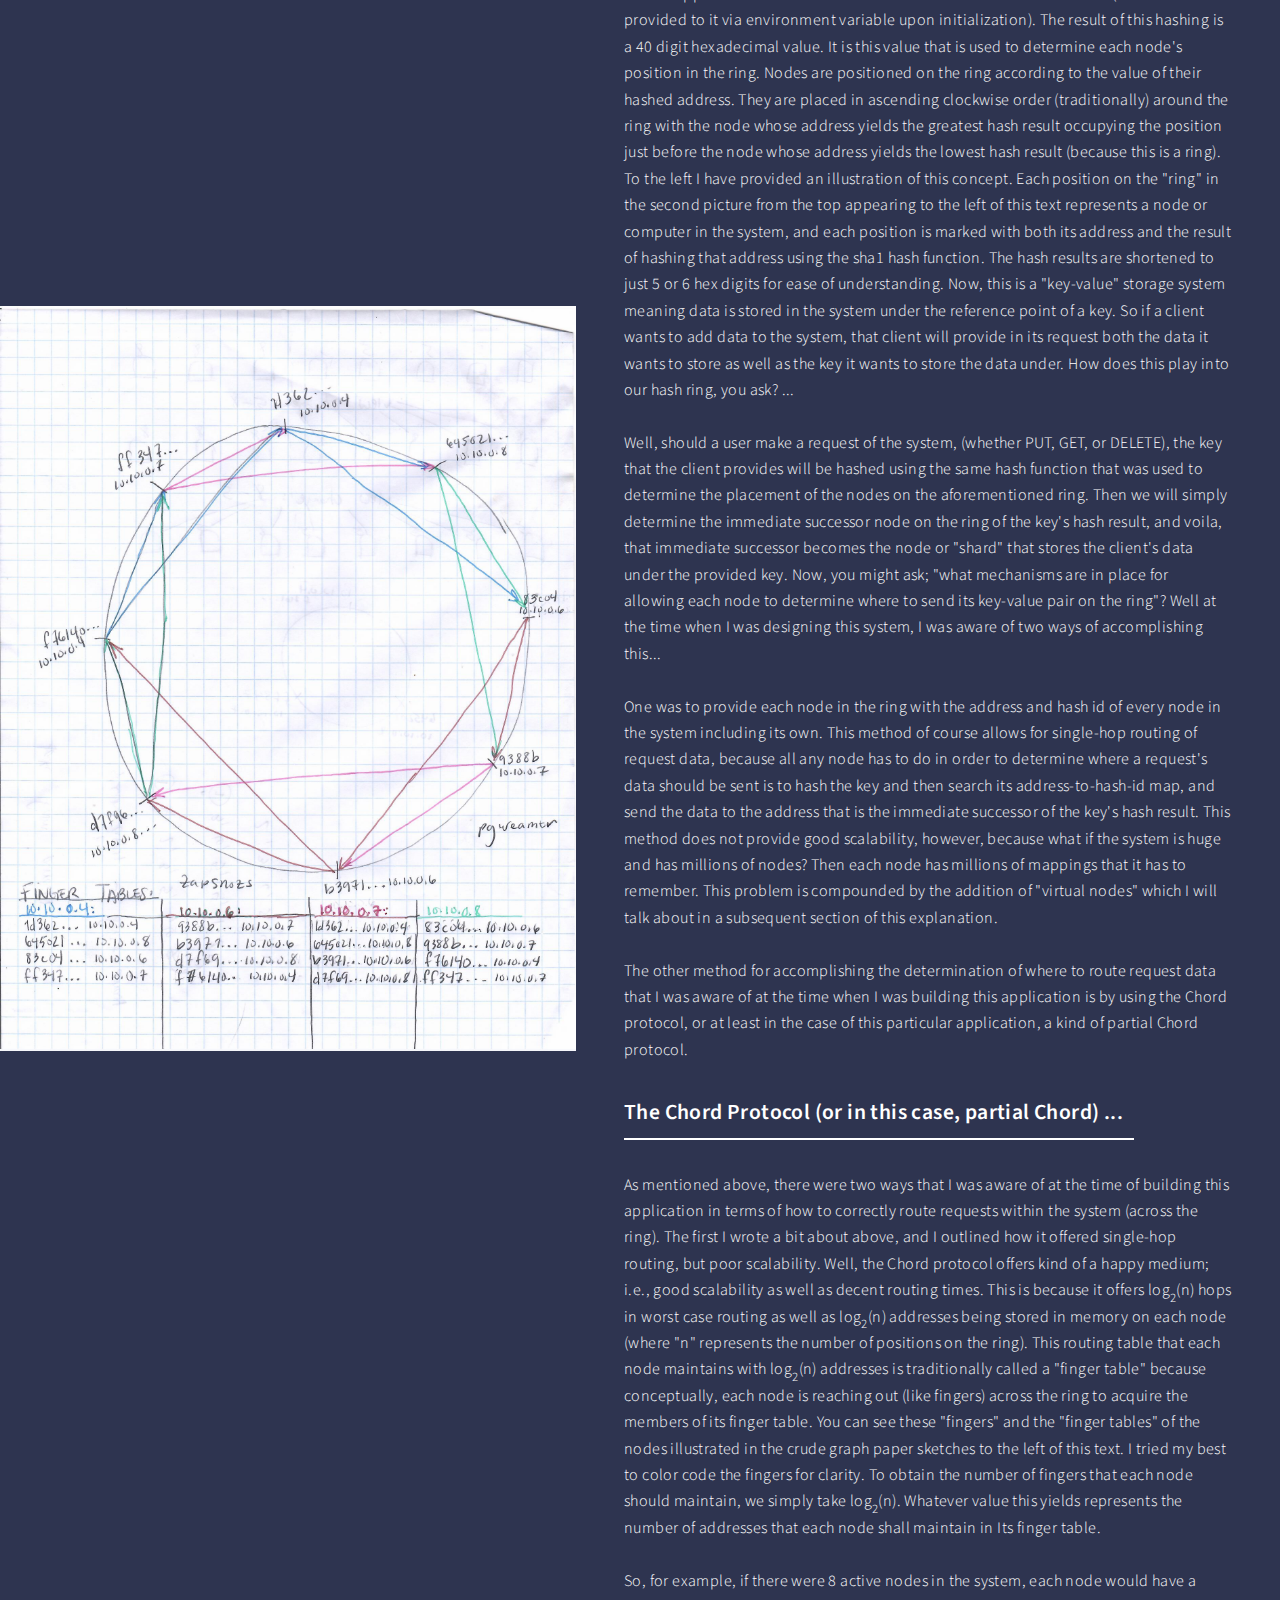
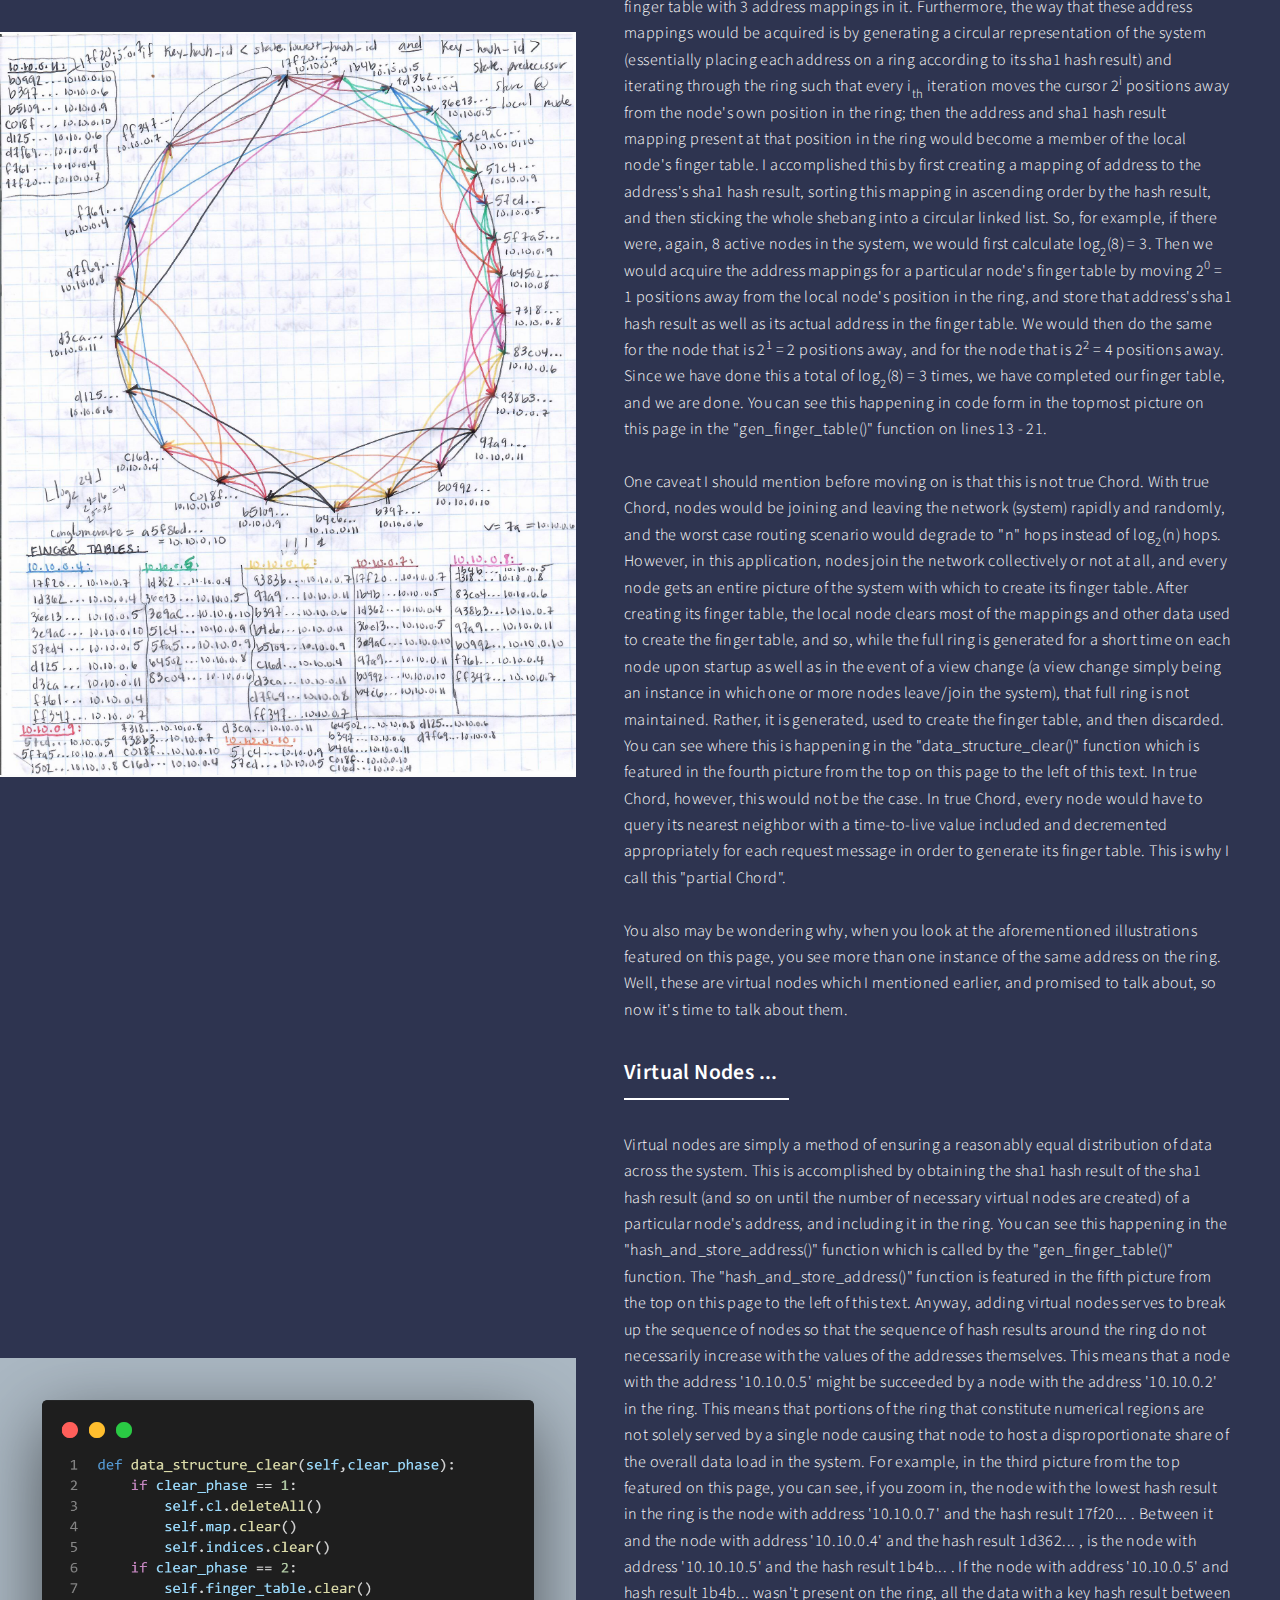
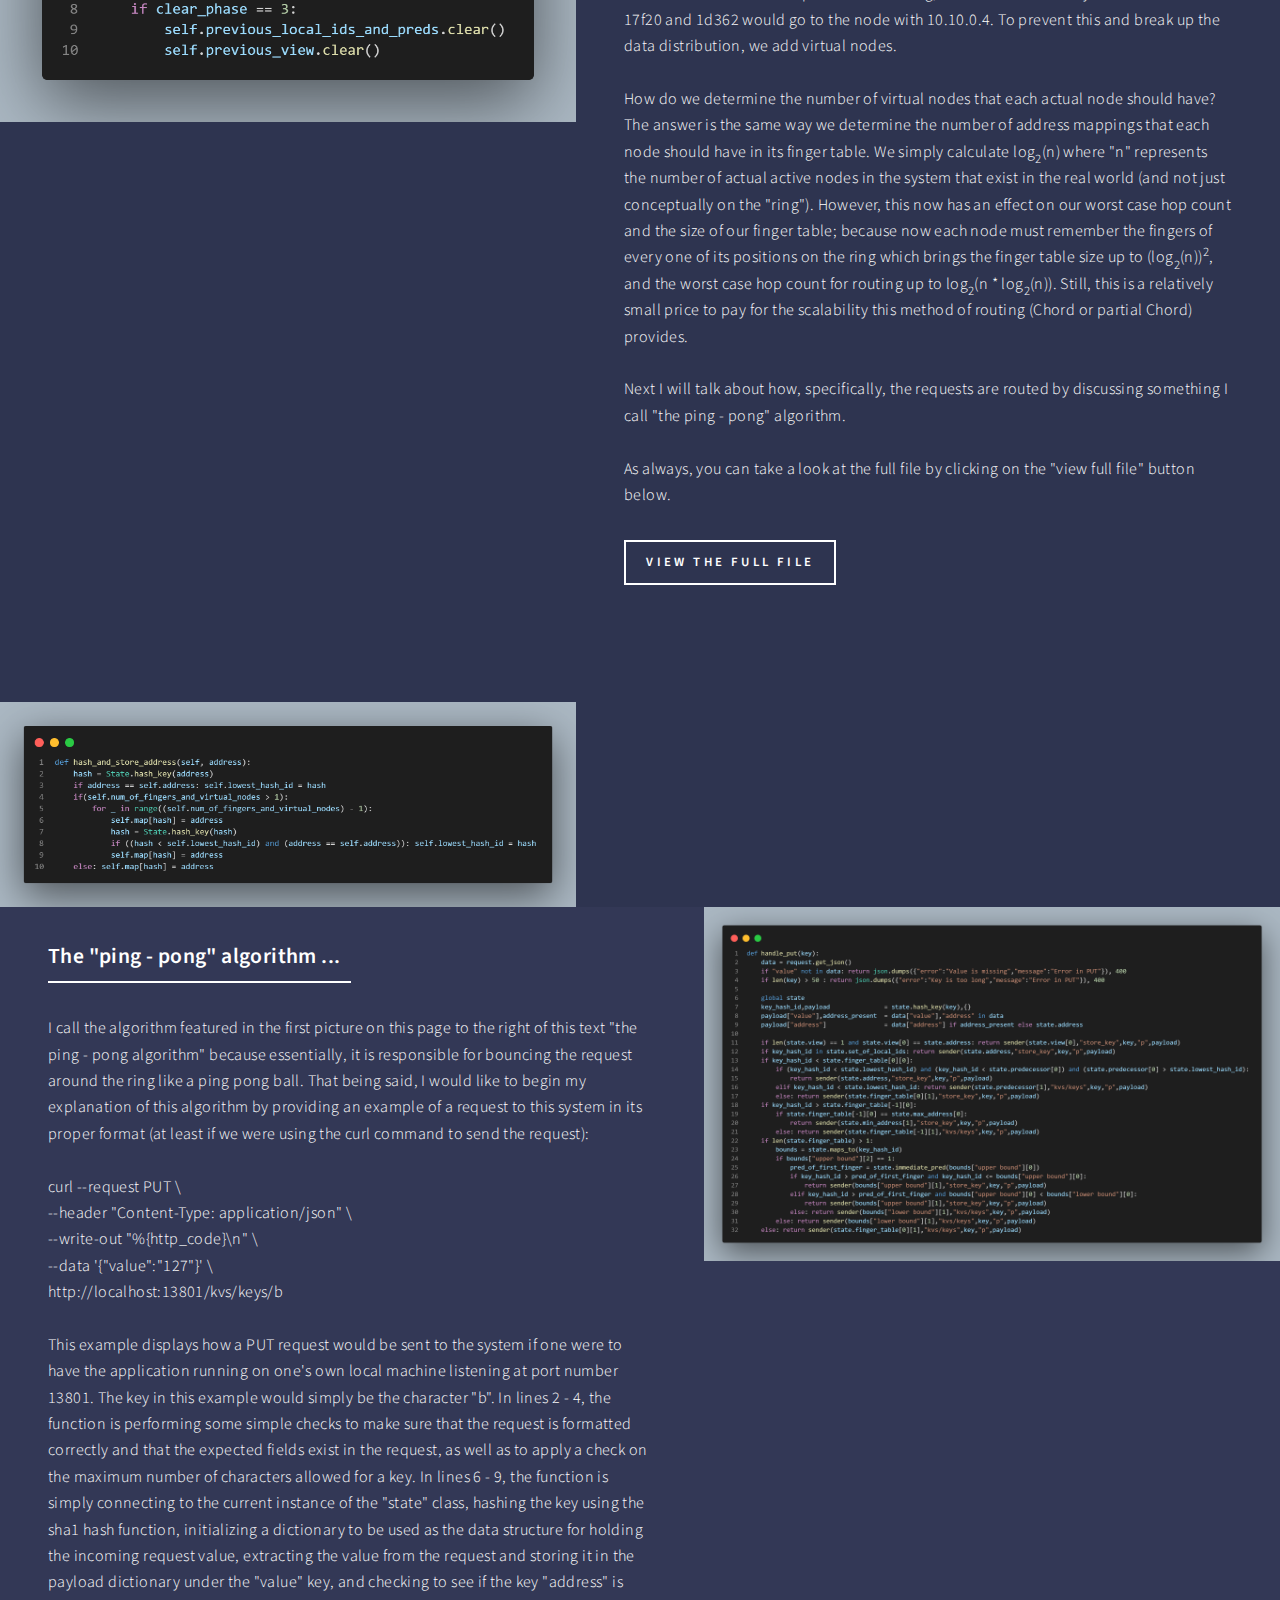
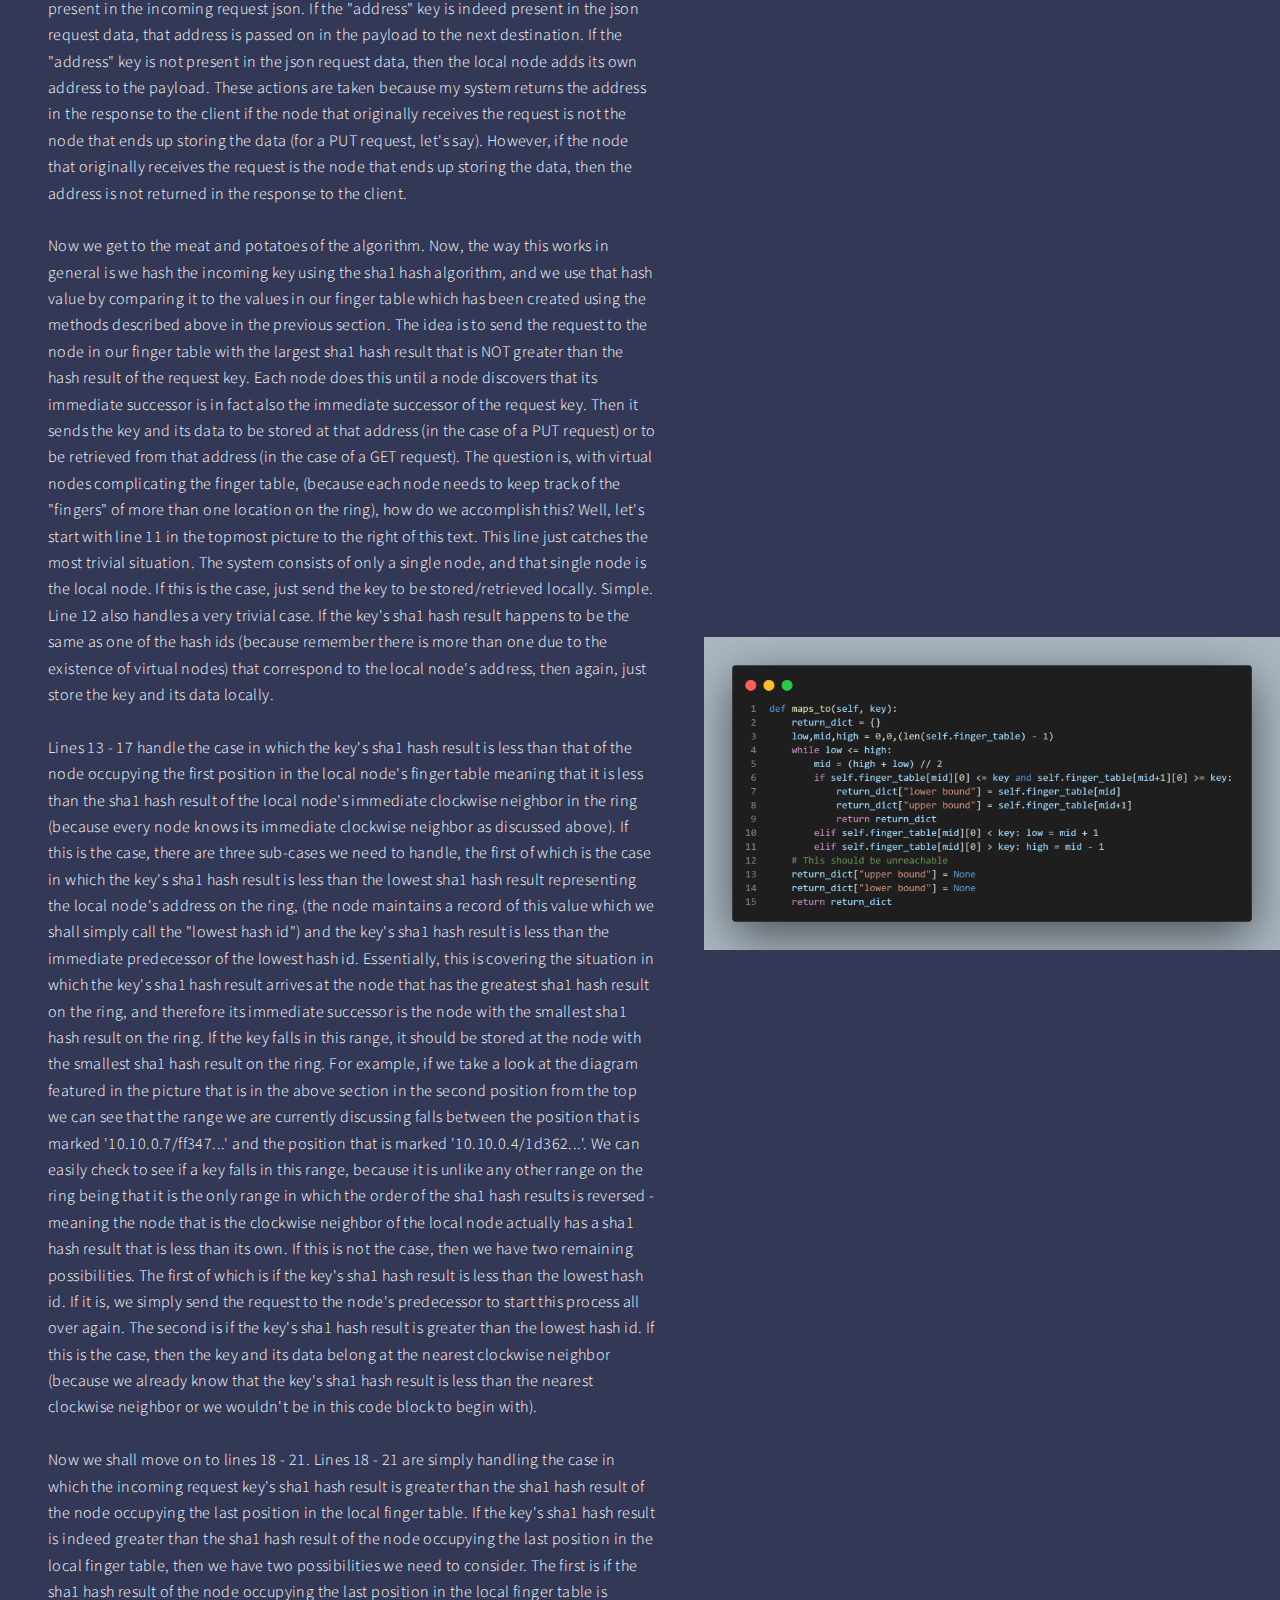
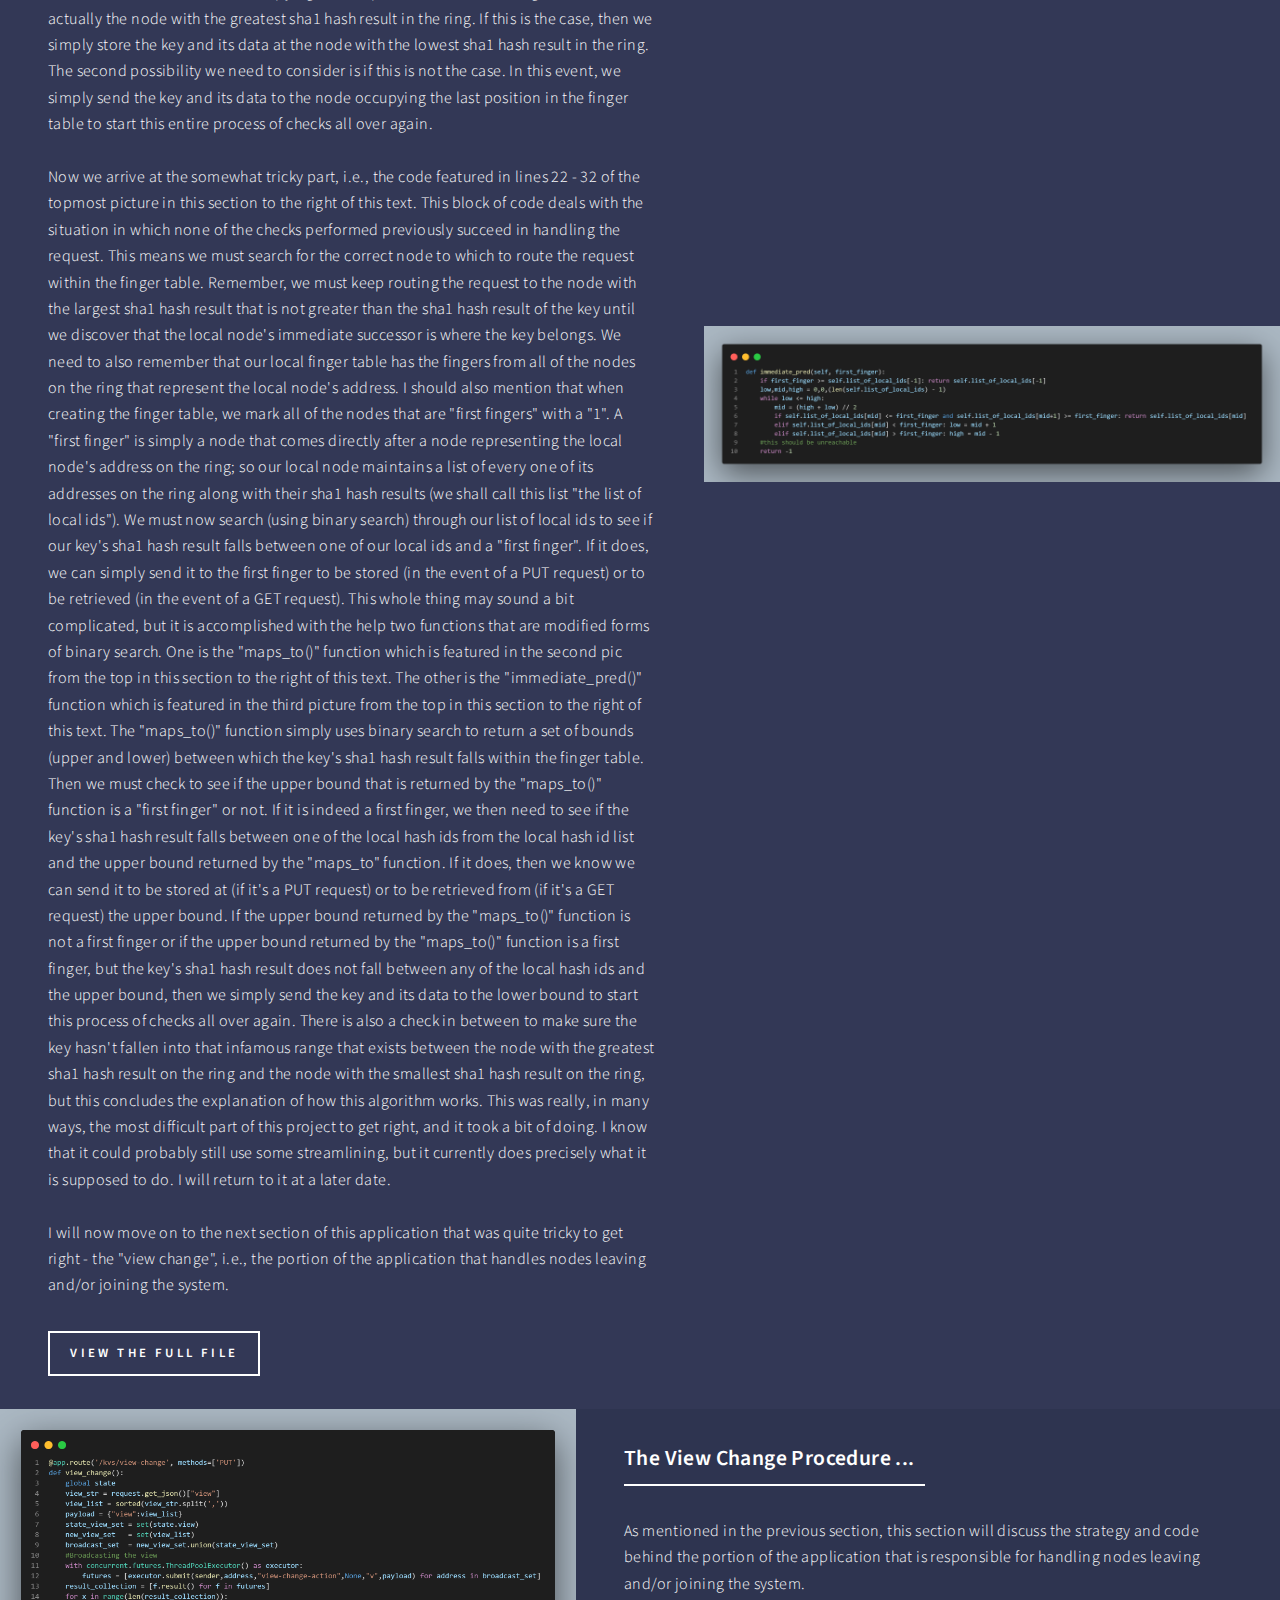
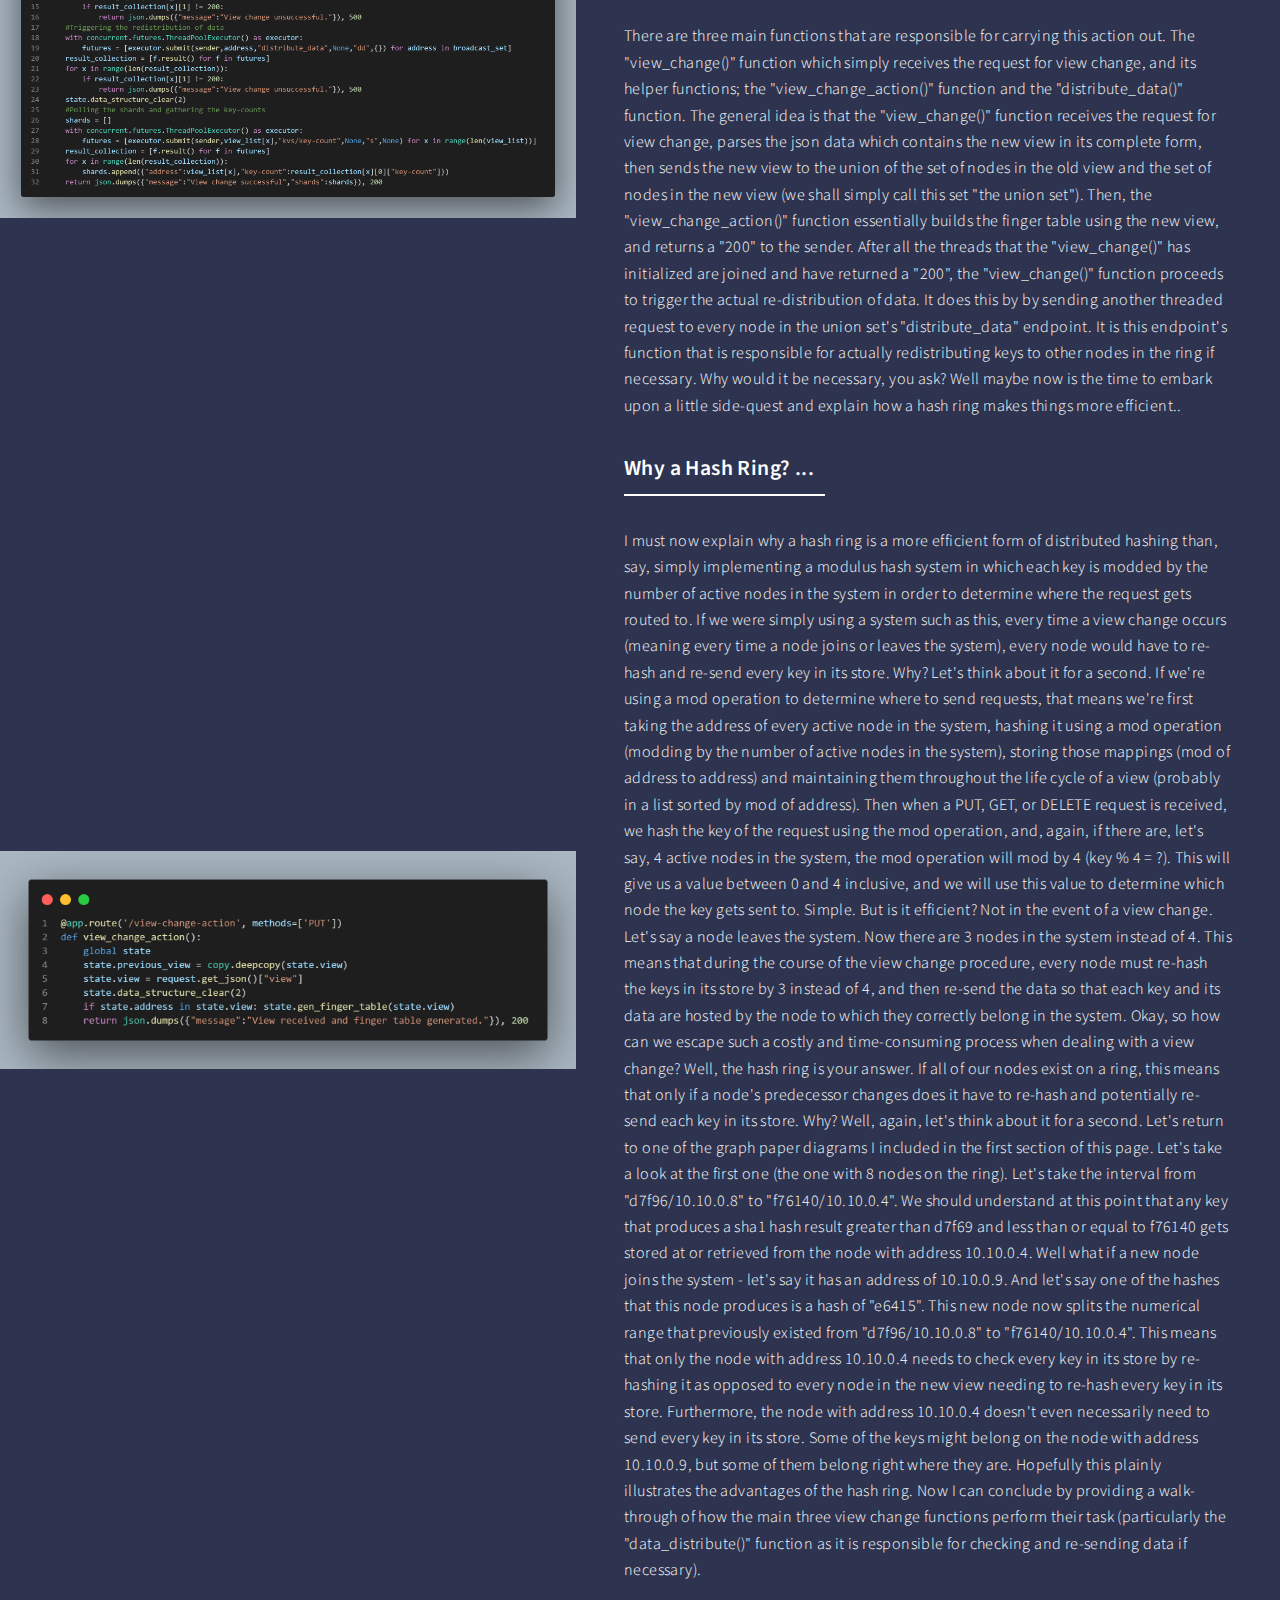
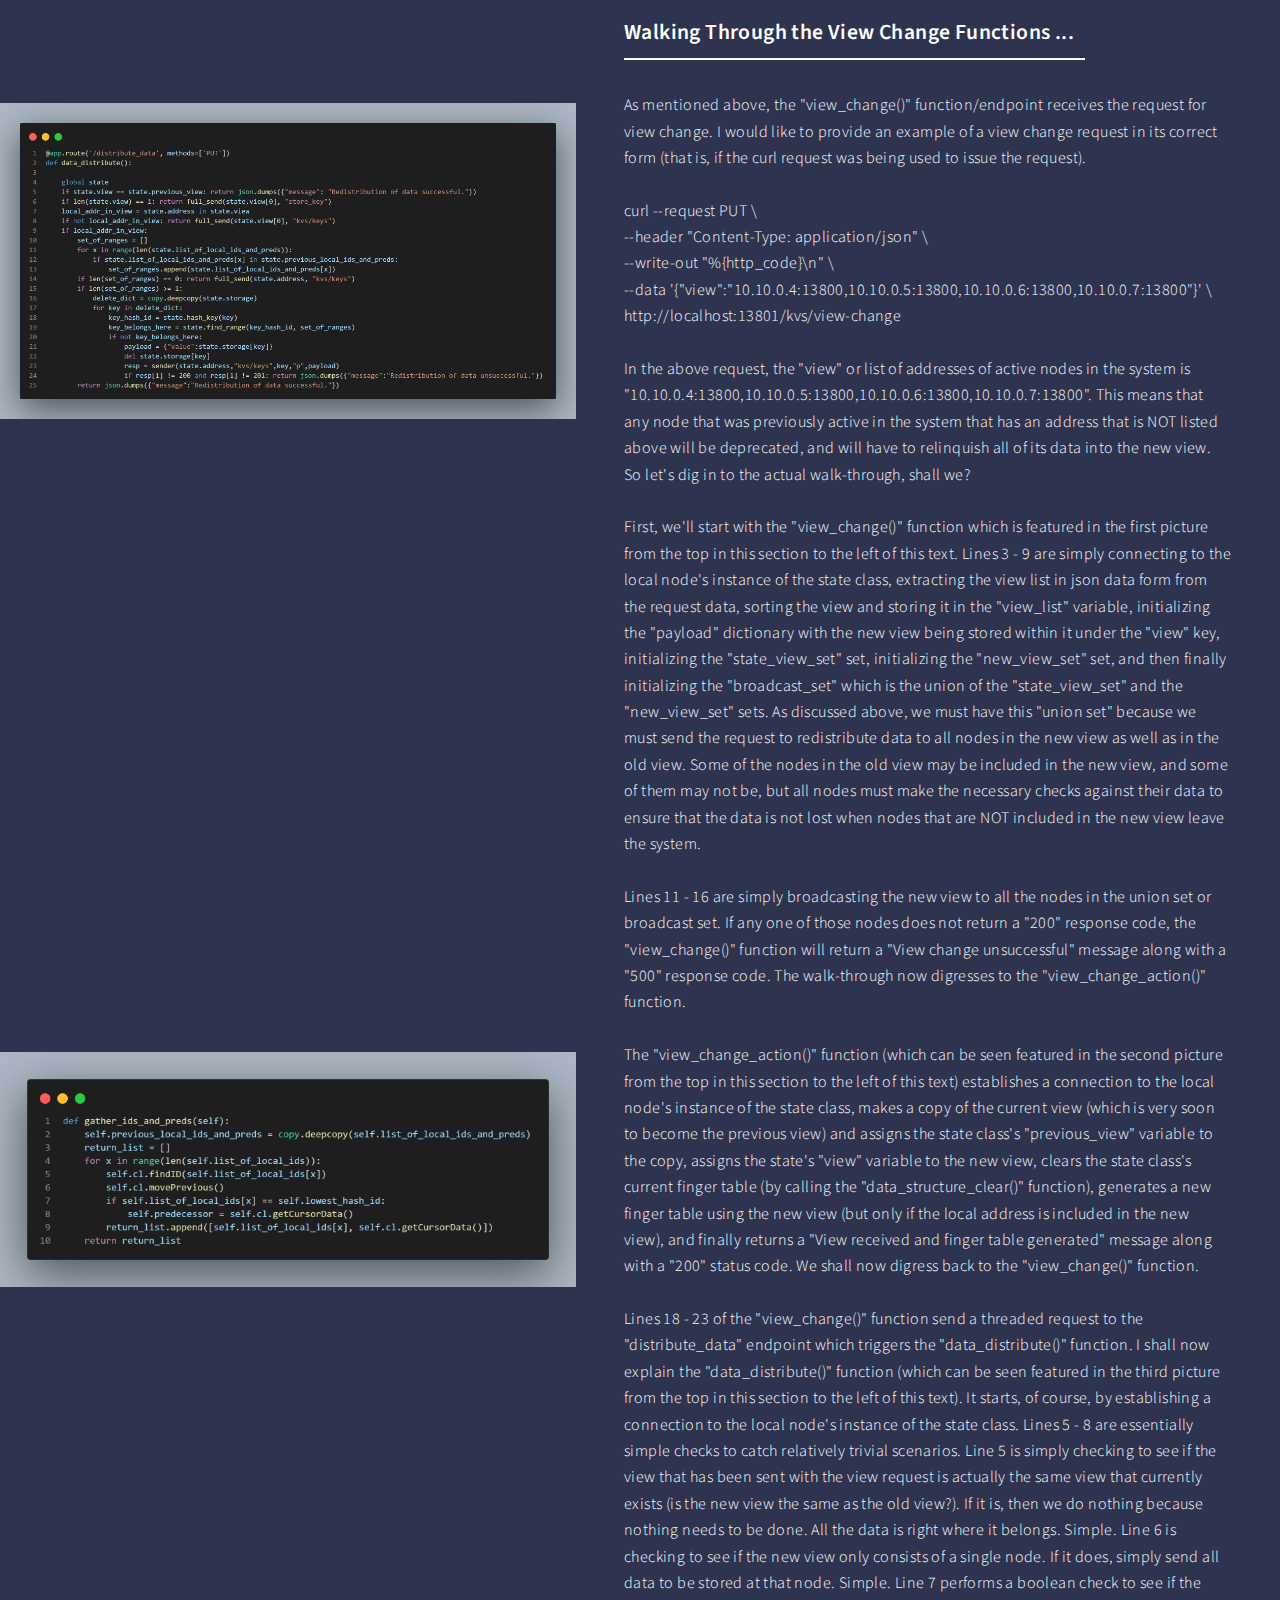
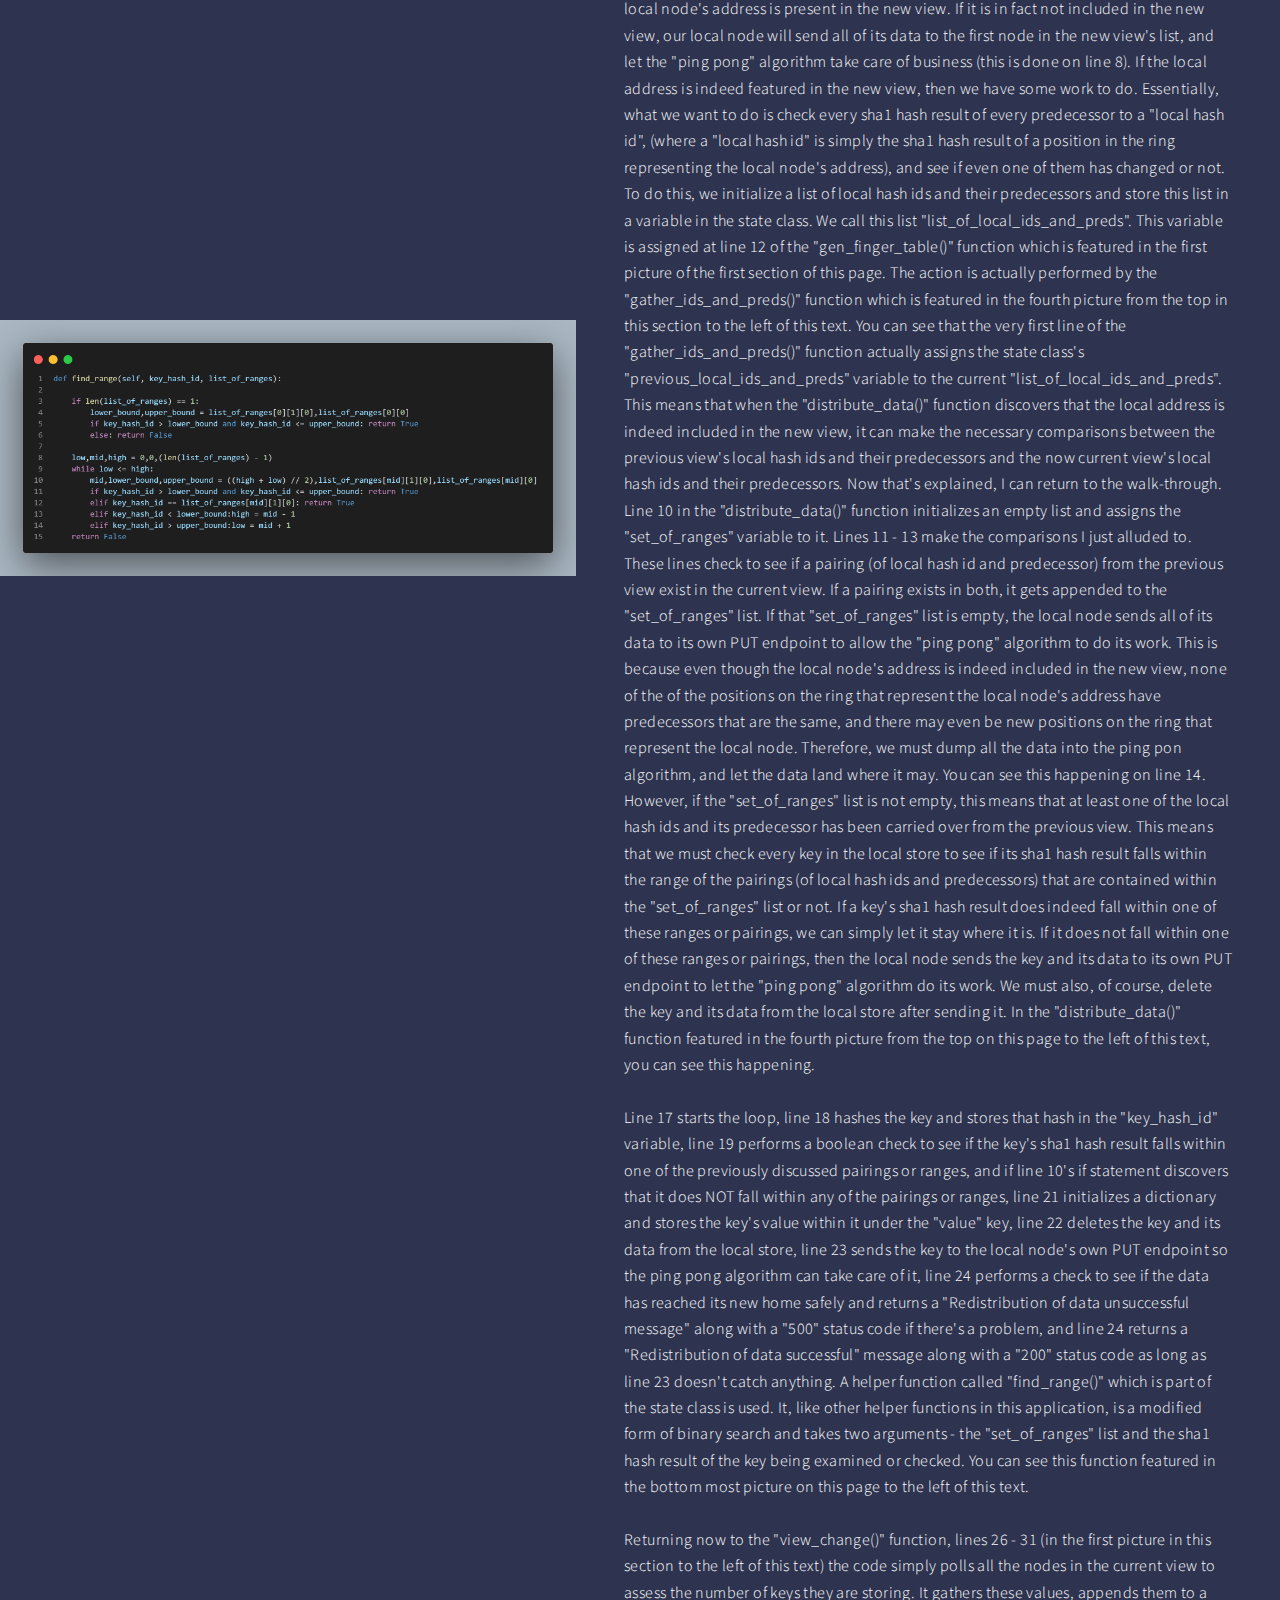
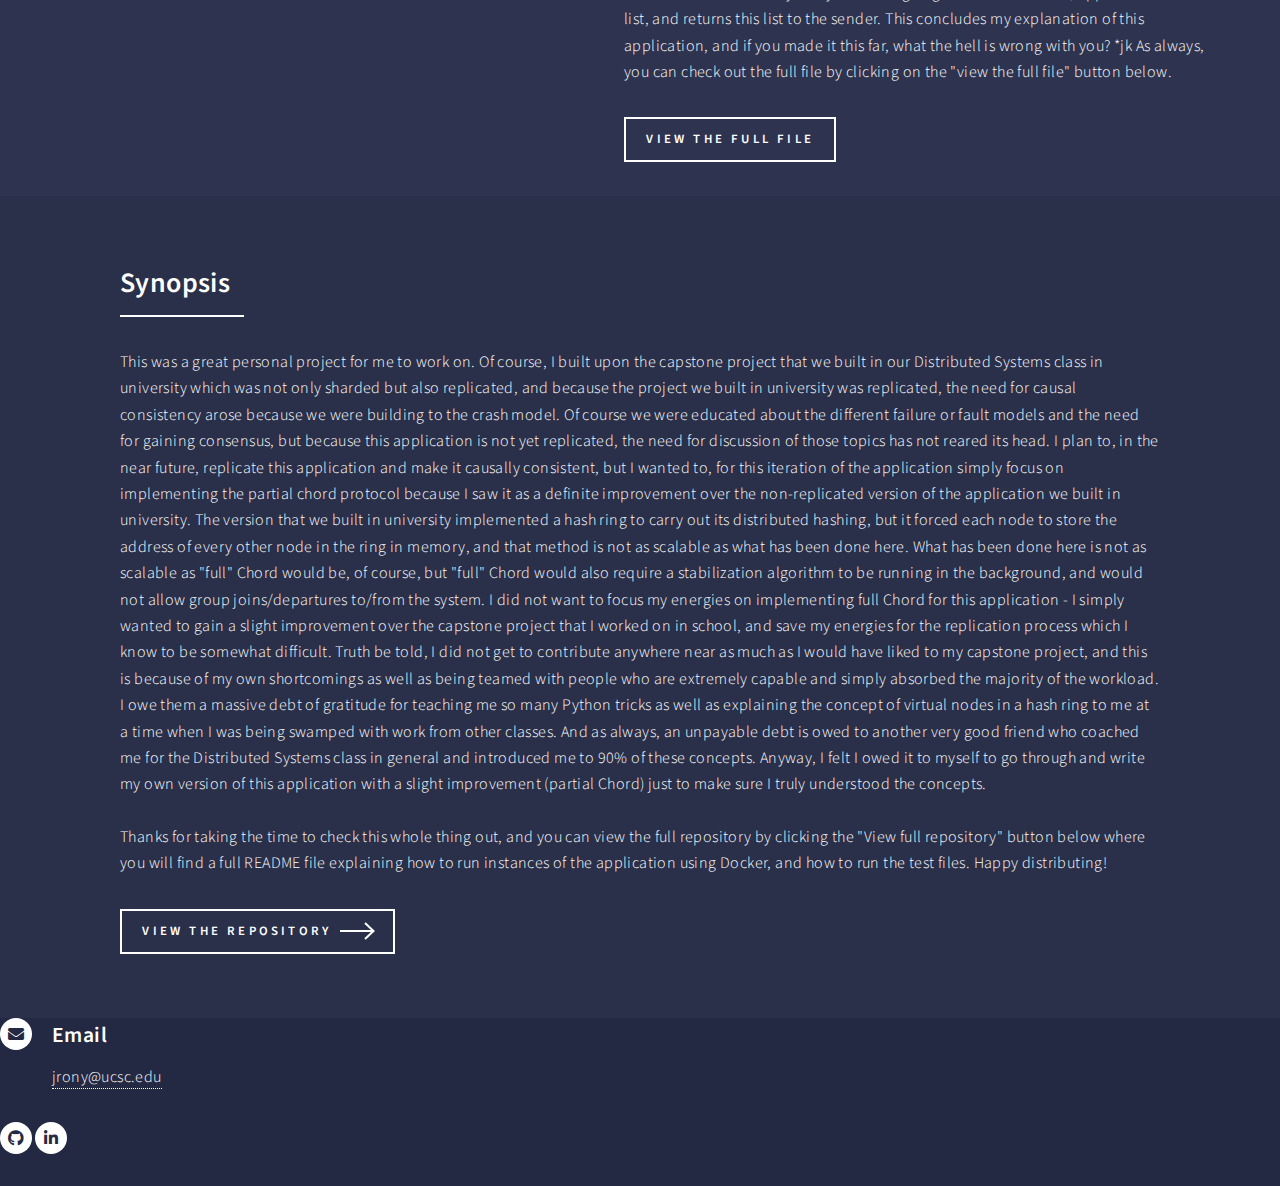
==== commit 78f51091: "Add files via upload" ====
--- a/DSS.html
+++ b/DSS.html
@@ -174,7 +174,7 @@
                                                 hops.  However, in this application, nodes join the network collectively or not at all, and every node gets an entire picture of
                                                 the system with which to create its finger table.  After creating its finger table, the local node clears most of the mappings and other data
                                                 used to create the finger table, and so, while the full ring is generated for a short time on each node upon startup as well as in the event of a view change
-                                                (a view change simply being an instance in which one more nodes leave or join the system), that full ring is not maintained.  Rather, it is generated,
+                                                (a view change simply being an instance in which one or more nodes leave/join the system), that full ring is not maintained.  Rather, it is generated,
                                                 used to create the finger table, and then discarded.  You can see where this is happening in the "data_structure_clear()" function
                                                 which is featured in the fourth picture from the top on this page to the left of this text.  In true Chord, however, this would not be the case.  In true Chord, every node would have to
                                                 query its nearest neighbor with a time-to-live value included and decremented appropriately for each request message in order 
@@ -218,7 +218,7 @@
                                             </p>
 
 											<ul class="actions">
-												<li><a href="https://github.com/jrony149/Distributed_Data_Store_With_Chord/blob/main/kvs.py" class="button">View the full file</a></li>
+												<li><a href="https://github.com/jrony149/Distributed_Data_Store_With_Chord/blob/main/src/kvs.py" class="button">View the full file</a></li>
 											</ul>
 										</div>
 									</div>
@@ -290,7 +290,7 @@
                                                 currently discussing falls between the position that is marked '10.10.0.7/ff347...' and the position that is marked '10.10.0.4/1d362...'. 
                                                 We can easily check to see if a key falls in this range, because it is unlike any other range on the ring being that it is the only range in which
                                                 the order of the sha1 hash results is reversed - meaning the node that is the clockwise neighbor of the local node actually has a 
-                                                sha1 hash result that is greater than its own.  If this is not the case, then we have two remaining possibilities.  The first of which
+                                                sha1 hash result that is less than its own.  If this is not the case, then we have two remaining possibilities.  The first of which
                                                 is if the key's sha1 hash result is less than the lowest hash id.  If it is, we simply send the request to the node's predecessor to start this 
                                                 process all over again.  The second is if the key's sha1 hash result is greater than the lowest hash id.  If this is the case, then 
                                                 the key and its data belong at the nearest clockwise neighbor (because we already know that the key's sha1 hash result is less than the nearest 
@@ -339,7 +339,7 @@
 											
 											</p>
 											<ul class="actions">
-												<li><a href="https://github.com/jrony149/Distributed_Data_Store_With_Chord/blob/main/state.py" class="button">View the full file</a></li>
+												<li><a href="https://github.com/jrony149/Distributed_Data_Store_With_Chord/blob/main/src/state.py" class="button">View the full file</a></li>
 											</ul>
 										</div>
 									</div>
@@ -505,9 +505,9 @@
                                                 As always, you can check out the full file by clicking on the "view the full file" button below.  
 
                                             </p>
-
+                                            
 											<ul class="actions">
-												<li><a href="https://github.com/jrony149/Distributed_Data_Store_With_Chord/blob/main/kvs.py" class="button">View the full file</a></li>
+												<li><a href="https://github.com/jrony149/Distributed_Data_Store_With_Chord/blob/main/src/kvs.py" class="button">View the full file</a></li>
 											</ul>
 										</div>
 									</div>
